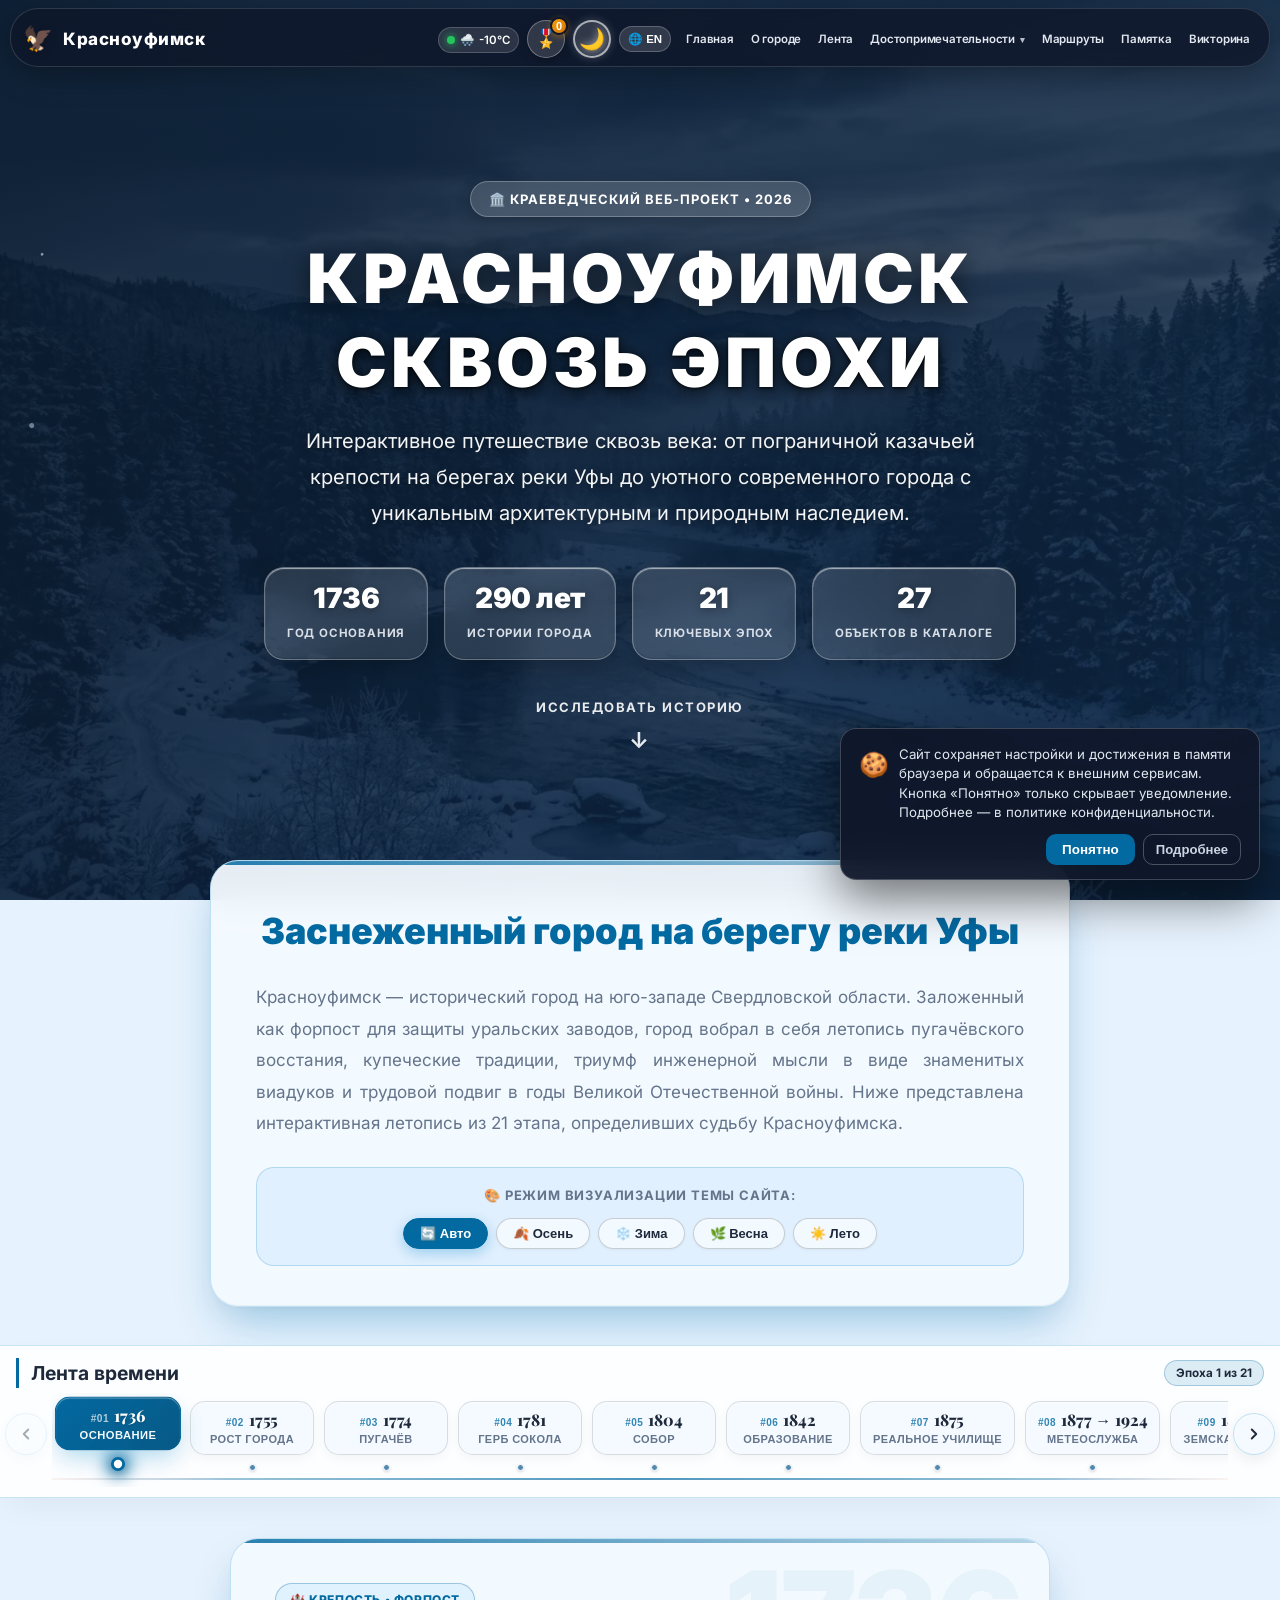
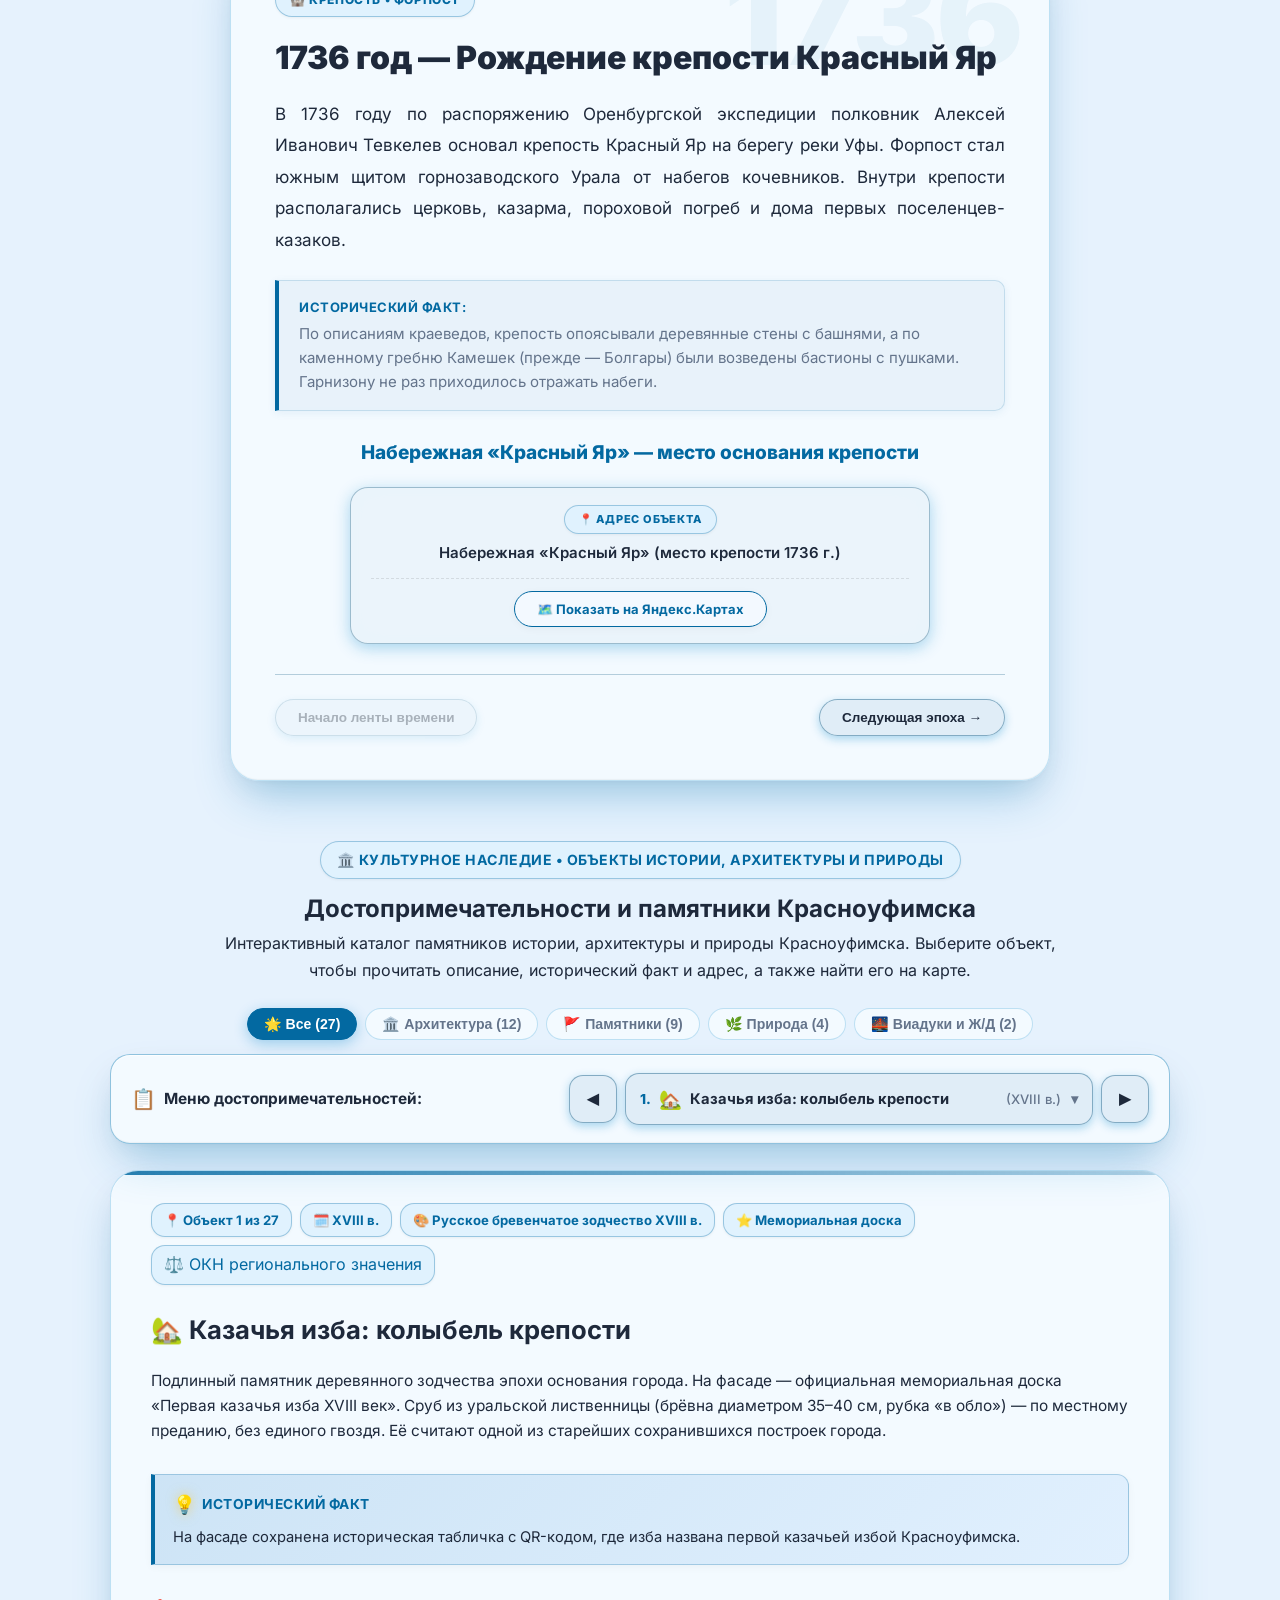
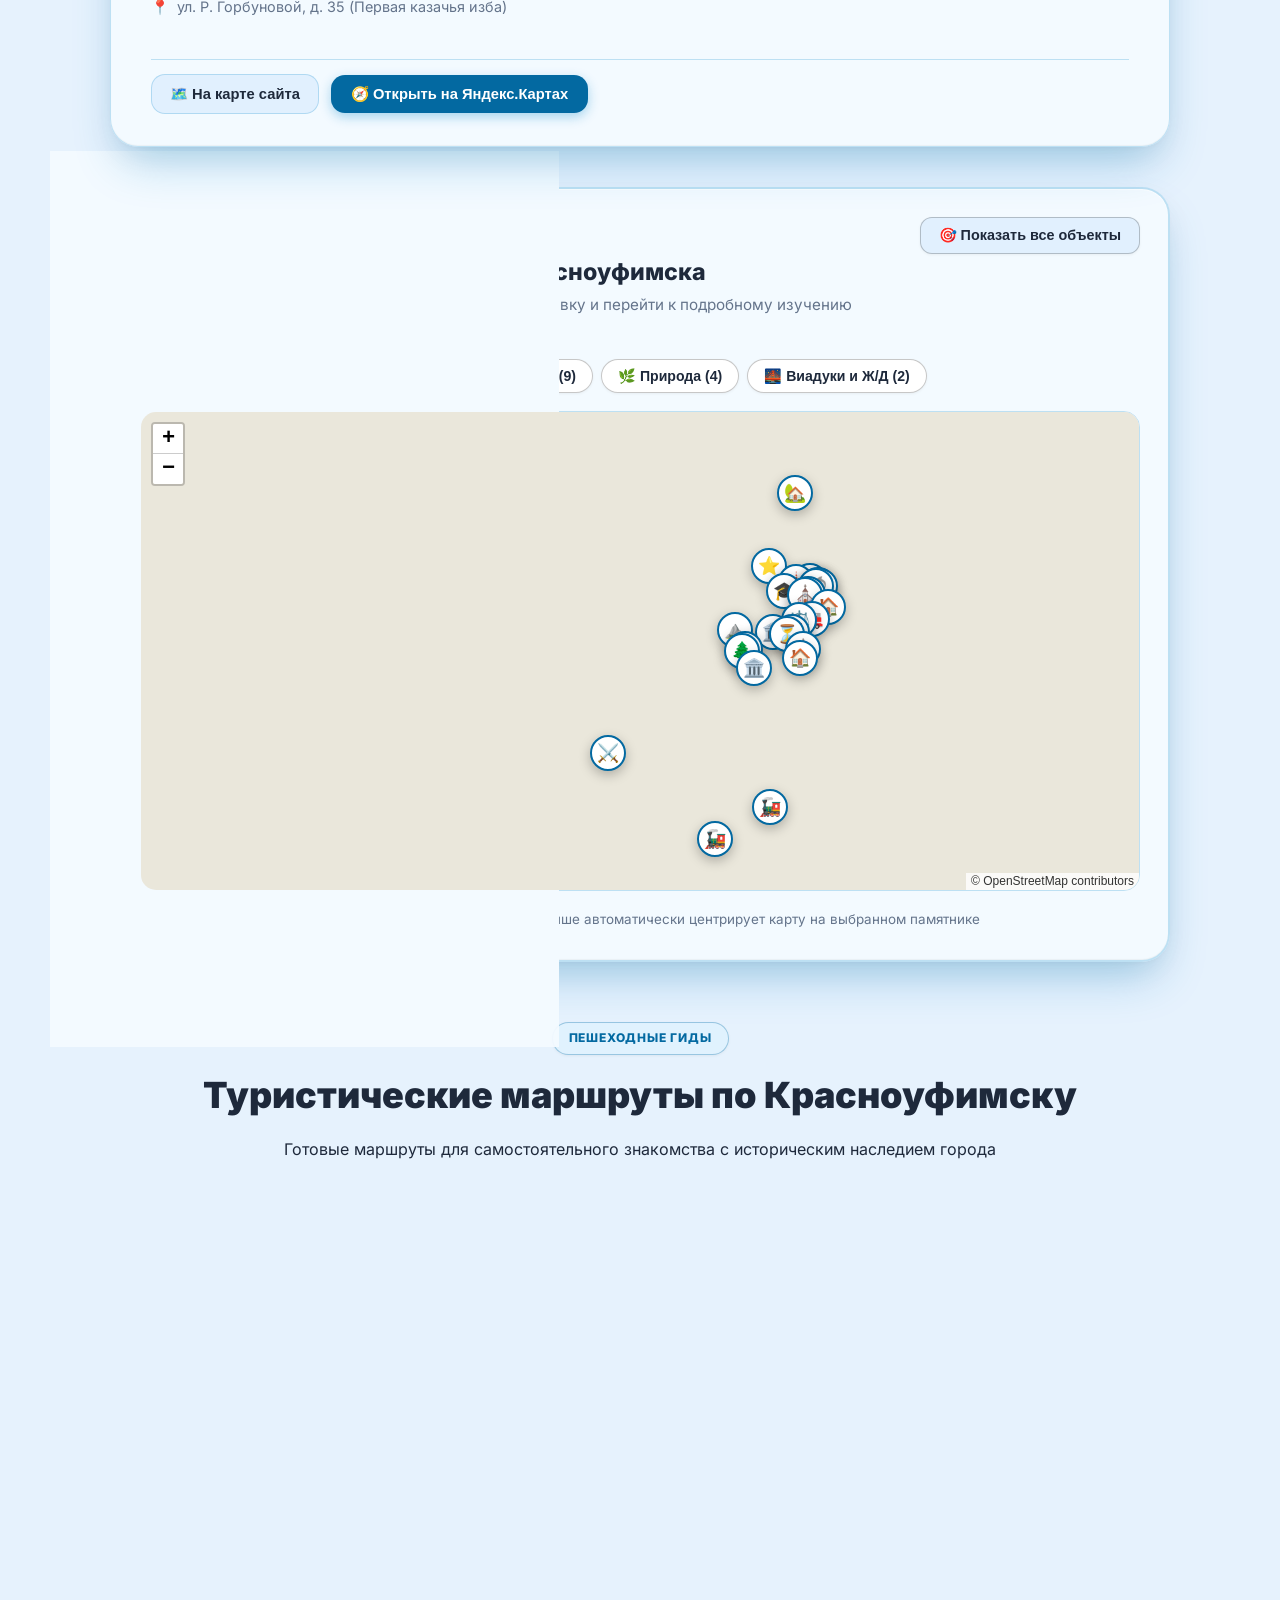
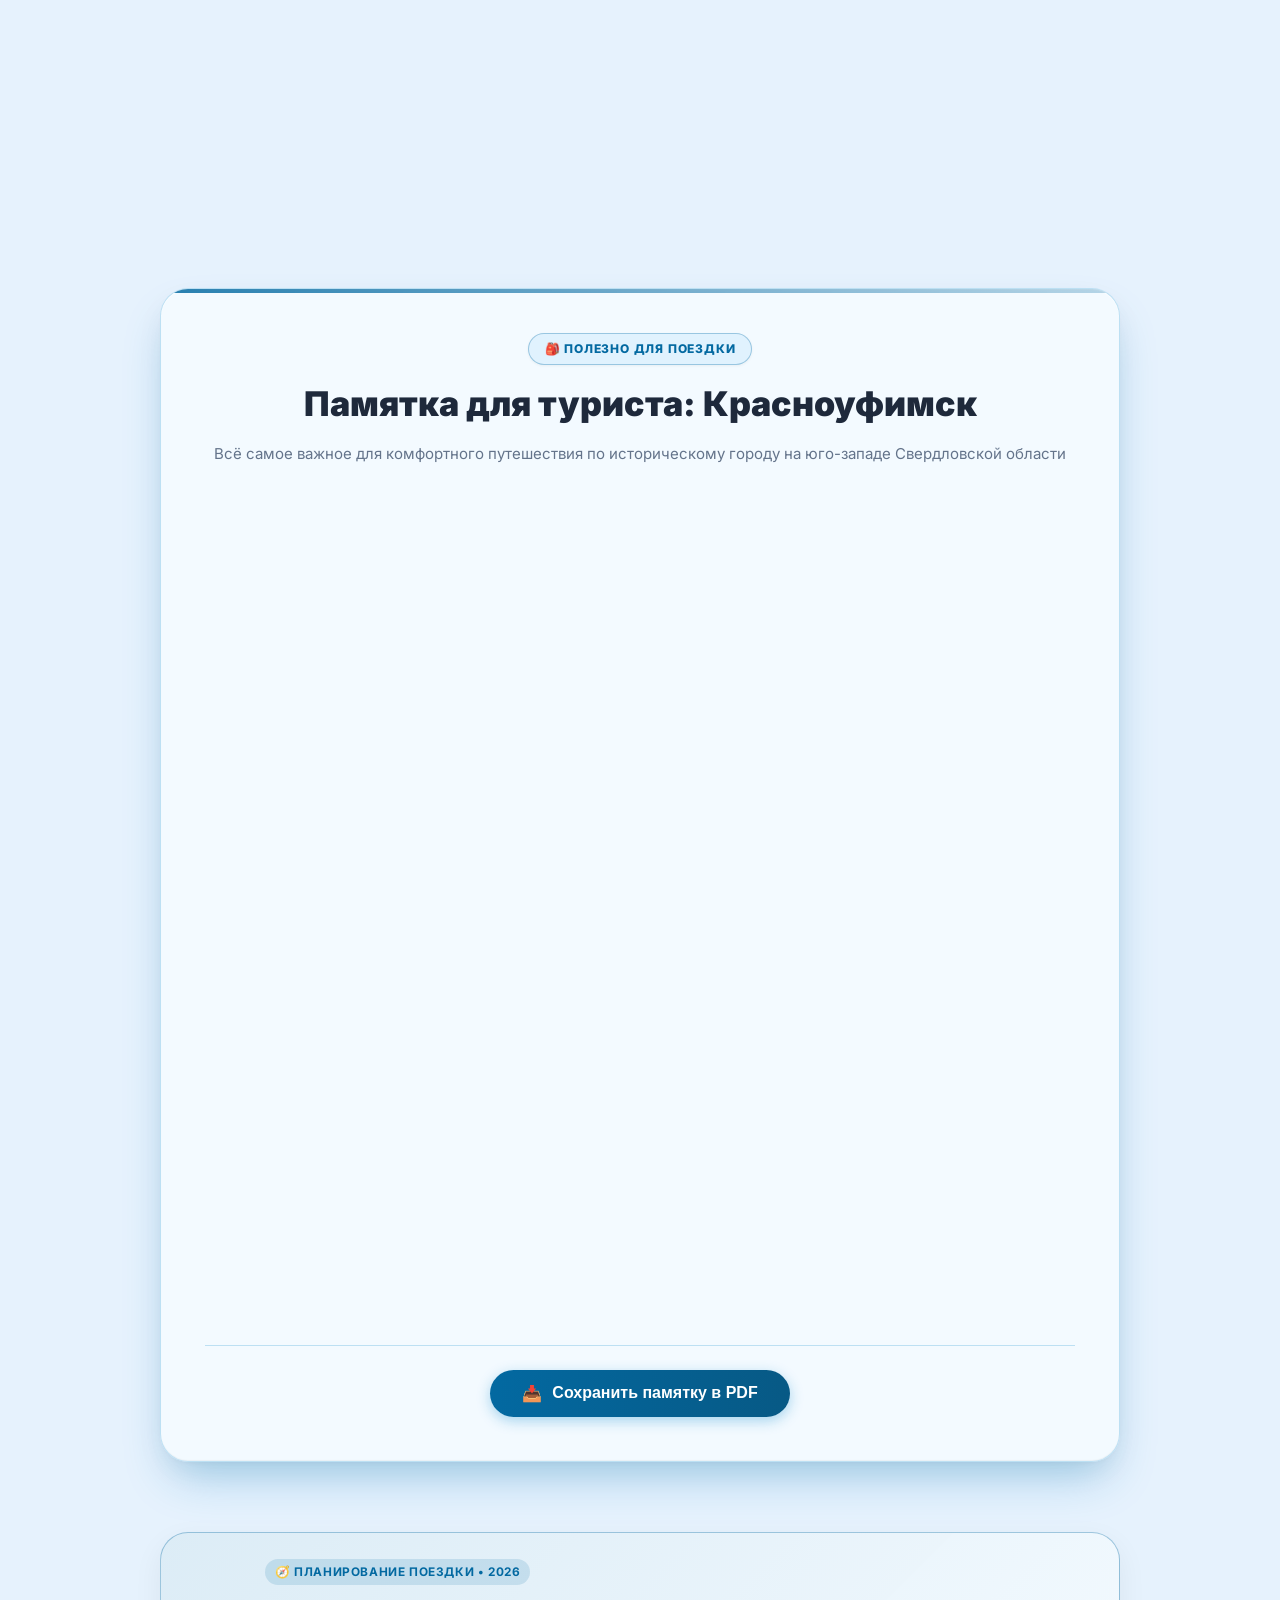
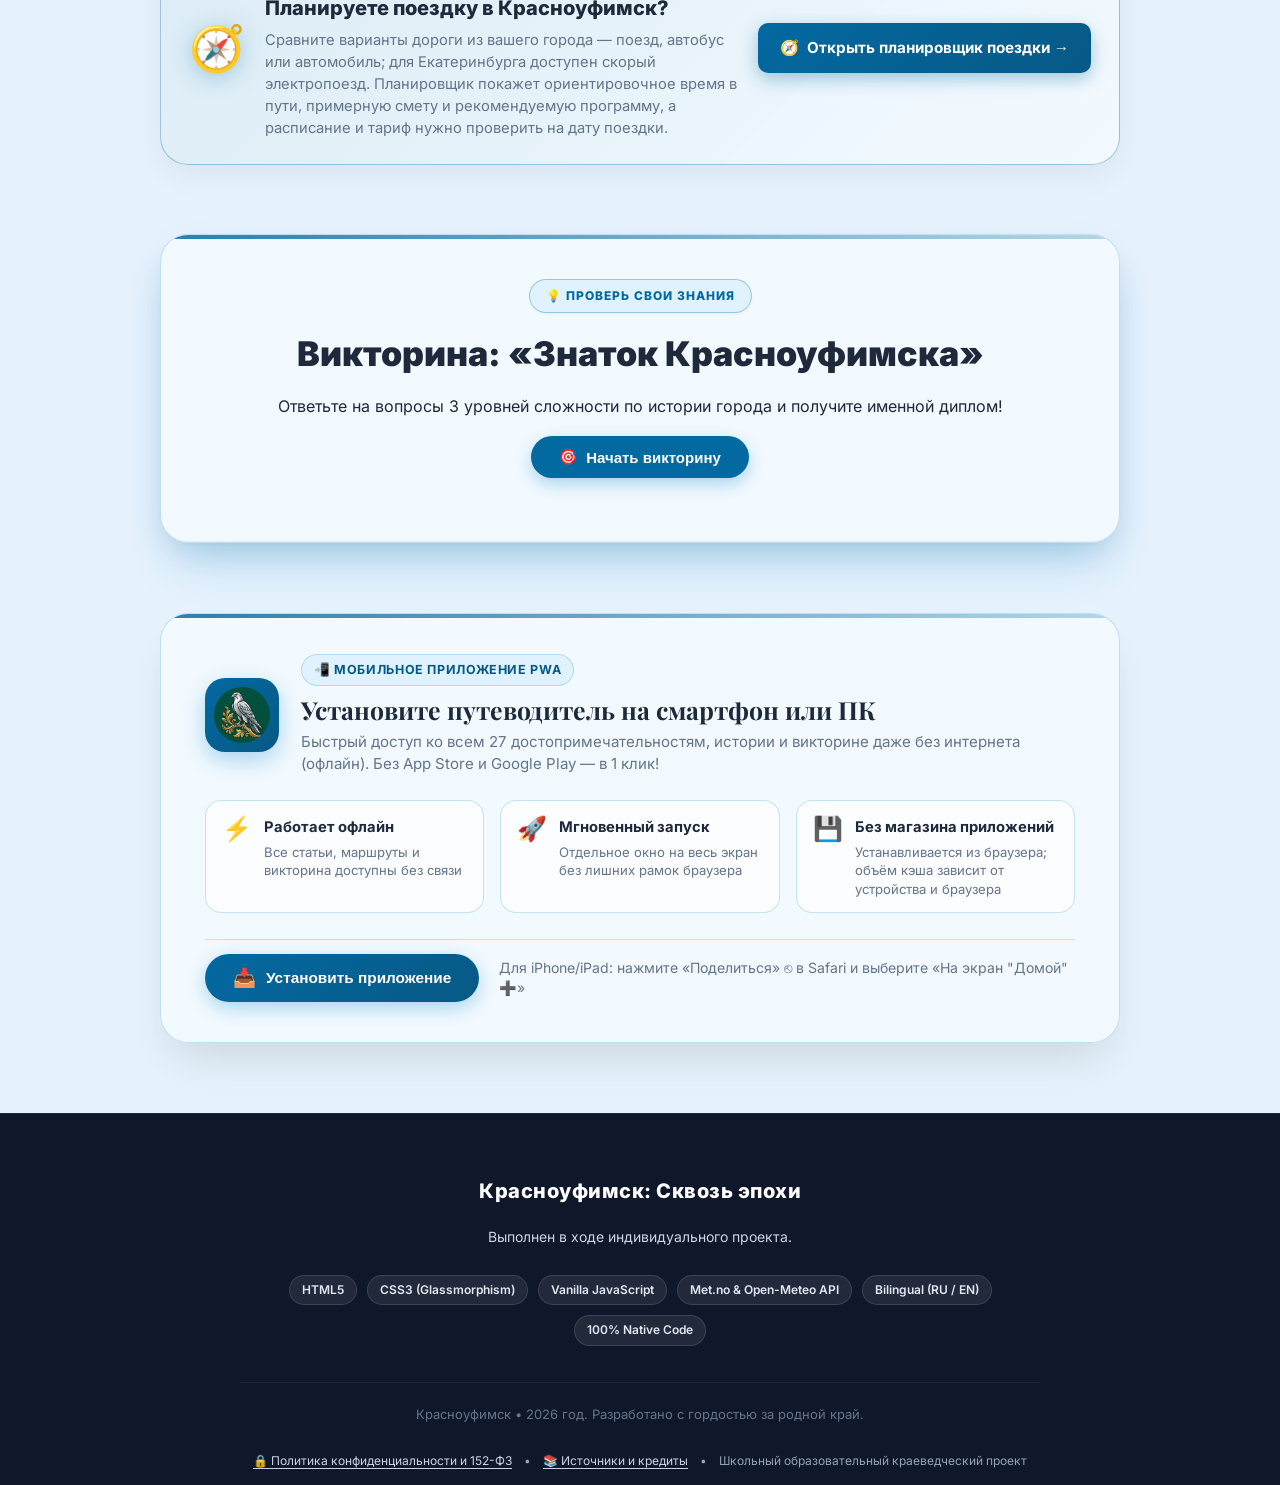
==== index.html @ b4e690c9 "Add files via upload" ====
<!DOCTYPE html>
<html lang="ru">

<head>
    <!-- 
      ==========================================================================
      ПРОЕКТ: «Красноуфимск: Сквозь эпохи»
      Выполнен в ходе индивидуального проекта, г. Красноуфимск
      ГОД: 2026
      ТЕХНОЛОГИИ: HTML5, CSS3 (Glassmorphism, Grid, Flexbox), нативный JavaScript
      ========================================================================== 
    -->
    <meta charset="UTF-8">
    <meta name="viewport" content="width=device-width, initial-scale=1.0, maximum-scale=5.0, viewport-fit=cover">
    <title>Красноуфимск: Сквозь эпохи — Интерактивный путеводитель</title>
    <meta name="description"
        content="Красноуфимск: Сквозь эпохи — интерактивный путеводитель по городу Урала: 21 эпоха от крепости 1736 г., маршруты, виадуки, карта и краеведческая игра.">
    <meta name="author" content="Выполнен в ходе индивидуального проекта, г. Красноуфимск (2026 год)">
    <meta name="robots" content="index, follow">
    <link rel="canonical" href="https://krasnoufimsk-history.site/" id="canonical-url">
    <meta name="referrer" content="strict-origin-when-cross-origin">
    <meta name="google-site-verification" content="google2c04b832bbc5b032">
    <meta name="yandex-verification" content="deb5e4ec4b8beeb4">
    <meta name="theme-color" content="#0f172a" id="theme-color-meta">
    <meta name="msapplication-TileColor" content="#0f172a">

    <!-- Open Graph (красивое превью-баннер в Telegram, ВКонтакте, WhatsApp) -->
    <meta property="og:type" content="website">
    <meta property="og:title" content="Красноуфимск: Сквозь эпохи — Интерактивный путеводитель">
    <meta property="og:description"
        content="Интерактивное краеведческое путешествие сквозь века: от казачьей крепости 1736 года до современности. 21 эпоха, готовые маршруты, вековые виадуки и викторина знатока.">
    <meta property="og:url" content="https://krasnoufimsk-history.site/">
    <meta property="og:image" content="https://krasnoufimsk-history.site/images/og_banner.jpg?v=2">
    <meta property="og:image:secure_url" content="https://krasnoufimsk-history.site/images/og_banner.jpg?v=2">
    <meta property="og:image:type" content="image/jpeg">
    <meta property="og:image:width" content="1200">
    <meta property="og:image:height" content="675">
    <meta property="og:image:alt" content="Красноуфимск: Сквозь эпохи — Интерактивный путеводитель">
    <meta property="og:site_name" content="Красноуфимск: Сквозь эпохи">
    <meta property="og:locale" content="ru_RU">
    <meta property="og:locale:alternate" content="en_US">

    <!-- Иконка сайта (Favicon) и PWA / Табло -->
    <link rel="shortcut icon" href="favicon.ico">
    <link rel="icon" type="image/x-icon" href="favicon.ico">
    <link rel="icon" type="image/png" sizes="192x192" href="images/favicon.png?v=7">
    <link rel="apple-touch-icon" sizes="180x180" href="images/apple-touch-icon.png?v=7">
    <link rel="manifest" href="manifest.json?v=7">
    <link rel="yandex-tableau-widget" href="manifest.json?v=7">

    <!-- Настройки для красивой установки PWA на iOS / Safari -->
    <meta name="apple-mobile-web-app-capable" content="yes">
    <meta name="apple-mobile-web-app-status-bar-style" content="black-translucent">
    <meta name="apple-mobile-web-app-title" content="Красноуфимск">

    <!-- Twitter Card (большой баннер для соцсетей и мессенджеров) -->
    <meta name="twitter:card" content="summary_large_image">
    <meta name="twitter:title" content="Красноуфимск: Сквозь эпохи — Интерактивный путеводитель">
    <meta name="twitter:description"
        content="Интерактивное краеведческое путешествие: 21 эпоха от казачьей крепости 1736 года до наших дней, маршруты, виадуки и викторина.">
    <meta name="twitter:image" content="https://krasnoufimsk-history.site/images/og_banner.jpg?v=2">

    <!-- Структурированные микроданные Schema.org (JSON-LD) для поисковых систем -->
    <script type="application/ld+json">
    {
      "@context": "https://schema.org",
      "@graph": [
        {
          "@type": "WebSite",
          "name": "Красноуфимск: Сквозь эпохи",
          "url": "https://krasnoufimsk-history.site/",
          "description": "Интерактивный краеведческий путеводитель и планировщик путешествия по городу Красноуфимску.",
          "inLanguage": ["ru", "en"]
        },
        {
          "@type": "TouristDestination",
          "name": "Город Красноуфимск",
          "description": "Исторический купеческий город на Среднем Урале с вековыми арочными виадуками 1915 года, историческим вокзалом (архитектурная мастерская А. В. Щусева) и набережной реки Уфы.",
          "url": "https://krasnoufimsk-history.site/",
          "image": "https://krasnoufimsk-history.site/images/og_banner.jpg?v=2",
          "address": {
            "@type": "PostalAddress",
            "addressLocality": "Красноуфимск",
            "addressRegion": "Свердловская область",
            "addressCountry": "RU"
          },
          "geo": {
            "@type": "GeoCoordinates",
            "latitude": 56.6167,
            "longitude": 57.7667
          }
        }
      ]
    }
    </script>

    <!-- Регистрация PWA Service Worker -->
    <script>
        if ('serviceWorker' in navigator) {
            window.addEventListener('load', function() {
                navigator.serviceWorker.register('./sw.js').then(function(reg) {
                    reg.update().catch(function() {});
                }).catch(function() {});
            });
        }
    </script>

    <!-- Локальные шрифты Inter и Playfair Display: работают без Google Fonts и после первого визита офлайн -->
    <script>
        // Preload шрифта нужен только HTTP/HTTPS: при file:// Chromium отклоняет CORS-preload,
        // хотя сам @font-face из локального CSS загружается нормально.
        if (window.location.protocol !== 'file:') {
            const kufFontPreload = document.createElement('link');
            kufFontPreload.rel = 'preload';
            kufFontPreload.href = 'assets/fonts/playfair-display-cyrillic-wght-normal.woff2';
            kufFontPreload.as = 'font';
            kufFontPreload.type = 'font/woff2';
            kufFontPreload.crossOrigin = 'anonymous';
            document.head.appendChild(kufFontPreload);
        }
    </script>
    <link rel="stylesheet" href="assets/fonts.css">

    <!-- Leaflet загружается локально и лениво при приближении карты к экрану (vendor/leaflet.*) -->



    
    <link rel="stylesheet" href="assets/index.css">
    <script>
        // Cross-document View Transitions требуют same-origin. Соседние страницы при file://
        // Chromium считает opaque origin и может прерывать переход с pageerror, поэтому
        // только для открытия распакованного архива отключаем эту анимацию навигации.
        if (window.location.protocol === 'file:') {
            const kufFileStyle = document.createElement('style');
            kufFileStyle.textContent = '@view-transition { navigation: none; }';
            document.head.appendChild(kufFileStyle);
        }
    </script>
    </head>

<body class="season-autumn">
    <a class="skip-link" href="#timeline" data-i18n="skipLink">Перейти к основному содержанию</a>
    <noscript><div style="margin:16px;padding:16px;border:2px solid #f59e0b;border-radius:12px;background:#fffbeb;color:#111827"><p>JavaScript отключён: викторина, карта и переключатель языка недоступны. Ниже — статичный список основных эпох и объектов; включите JavaScript для полной версии.</p><h2>21 эпоха истории Красноуфимска</h2><ol><li><strong>1736</strong> — 1736 год — Рождение крепости Красный Яр</li><li><strong>1755</strong> — 1755 год — Слобода и первые ремёсла</li><li><strong>1774</strong> — 1774 год — В огне Пугачёвского бунта</li><li><strong>1781</strong> — 1781 год — Статус уездного города и герб с соколом (1783)</li><li><strong>1804</strong> — 1804 год — Возведение Свято-Троицкого собора</li><li><strong>1842</strong> — 1842 год — Первое уездное училище</li><li><strong>1875</strong> — 1875 год — Реальное училище: колыбель науки</li><li><strong>1877 → 1924</strong> — 1877 → 1924 гг. — Становление службы погоды: станция ВМО 28434</li><li><strong>1880–1886</strong> — 1880–1886 годы — М. И. Мизеров и земская больница</li><li><strong>1890-е</strong> — 1890-е годы — Купеческий расцвет и каменная застройка</li><li><strong>1914</strong> — 1914 год — Церковь святого Александра Невского</li><li><strong>1915</strong> — 1915–1920 годы — Железная дорога и виадуки</li><li><strong>1918</strong> — 1918–1919 годы — Красноуфимск в Гражданской войне</li><li><strong>1930-е</strong> — 1930-е годы — Советская перестройка города</li><li><strong>1941–45</strong> — 1941–1945 годы — Фронт, тыл, победа!</li><li><strong>1960-е</strong> — 1960-е годы — Красноуфимская селекционная станция</li><li><strong>1970-е</strong> — 1970-е годы — Советский расцвет Красноуфимска</li><li><strong>1990-е</strong> — 1990-е годы — Новая Россия: трудный путь</li><li><strong>2000-е</strong> — 2000-е годы — Реставрация и туристическое развитие</li><li><strong>2016</strong> — 2016 год — 280-летие Красноуфимска</li><li><strong>2026</strong> — 2026 год — Красноуфимску 290 лет: сквозь эпохи</li></ol><h2>27 достопримечательностей и исторических мест</h2><ol><li><strong>Казачья изба: колыбель крепости</strong> (XVIII в.) — ул. Р. Горбуновой, д. 35 (Первая казачья изба)</li><li><strong>Вокзал Красноуфимска (мастерская А. В. Щусева)</strong> (1915 г.) — ул. Станционная, 11</li><li><strong>Краеведческий музей (ул. Советская, 42)</strong> (1912 г.) — ул. Советская, д. 42</li><li><strong>Бывшее реальное (промышленное) училище</strong> (1875 г.) — ул. Ленина, д. 79</li><li><strong>Доходный дом К.А. Шевелина</strong> (XIX в.) — ул. Рогозинниковых, 35</li><li><strong>Свято-Троицкий собор</strong> (1804 г.) — ул. Куйбышева, д. 5</li><li><strong>Церковь святого Александра Невского</strong> (1903–1914 гг.) — ул. Мизерова, д. 88</li><li><strong>Здание Земской управы (ул. Советская, 17)</strong> (1912 г.) — ул. Советская, д. 17</li><li><strong>Корпус винокуренного завода (казённый винный склад)</strong> (нач. XX в.) — ул. Мизерова, 66</li><li><strong>Музей «Красноуфимская земская больница»</strong> (1886 г.) — ул. Свободы, д. 16 (Музей земской больницы)</li><li><strong>Арт-объект «Перекрёсток времен»</strong> (XXI в.) — ул. Советская, д. 22 (сквер с городскими часами)</li><li><strong>Пожарная часть №73 (ул. Ленина, 100)</strong> (1949–1950-е гг.) — ул. Ленина, д. 100 (историческое пожарное депо)</li><li><strong>Дивья гора</strong> (Природа) — Дивья гора, западная часть города</li><li><strong>Центральная площадь города</strong> (XVIII–XX вв.) — Площадь Ленина / ул. Советская</li><li><strong>Памятный знак Салавату Юлаеву</strong> (2008 г.) — ул. Салавата Юлаева</li><li><strong>Аллея Памяти и Вечный огонь</strong> (2010 г.) — ул. Куйбышева, 3 (у площади Свято-Троицкого собора)</li><li><strong>Паровоз-памятник серии «Л» («Лебедянка»)</strong> (1951 / 1995 гг.) — ул. Угольная / ул. Сухобского (у локомотивного депо)</li><li><strong>Дом, где жила Е.Д. Стасова</strong> (1941–1945 гг.) — Пролетарская ул., 101</li><li><strong>Рябиновский железнодорожный виадук</strong> (1915–1919 гг.) — Красноуфимский район, пос. Рябиновка</li><li><strong>Набережная реки Уфы и Красный Яр</strong> (2020–2026 гг.) — Верхний уровень набережной у Красного Яра; нижний уровень — «Козий парк»</li><li><strong>Скала «Соколиный (Соколовский) камень»</strong> (~290 млн лет) — Правый берег р. Уфы, ниже д. Рябиновки, в окрестностях пос. Сарана</li><li><strong>Скульптура «Бравый казак»</strong> (XXI в.) — Набережная реки Уфы (Красный Яр)</li><li><strong>Парк «Целитель»</strong> (1884 г.) — Парк «Целитель», у ул. Свободы, 16</li><li><strong>Арт-объект «Акула Геликоприон»</strong> (2019 г.) — Набережная реки Уфы</li><li><strong>Штаб 28-й дивизии В.М. Азина</strong> (1919 г.) — ул. Свердлова, 9/50 (угол ул. Пролетарской, 50)</li><li><strong>Скульптура «Девочка с самолётиком»</strong> (2019 г.) — Верхний уровень набережной реки Уфы, Красный Яр</li><li><strong>Камешек: часовня Иосифа Песнописца и место дозорной башни</strong> (XVIII в.) — Пролетарская ул., 81а, Камешек</li></ol><p><a href="planner.html">Планировщик поездки</a></p></div></noscript>

    <!-- Премиальная фоновая аура глубины (Ambient Aurora Glow) -->
    <div class="ambient-glow-backdrop" aria-hidden="true">
        <div class="ambient-glow-orb orb-top"></div>
        <div class="ambient-glow-orb orb-mid"></div>
        <div class="ambient-glow-orb orb-bot"></div>
    </div>

    <!-- Индикатор прогресса чтения -->
    <div id="reading-progress"></div>

    <!-- ==========================================================================
       1. ШАПКА: ЛОГОТИП, ЖИВАЯ ПОГОДА, ПЕРЕКЛЮЧАТЕЛЬ RU/EN И МЕНЮ
       ========================================================================== -->
    <div class="header-wrapper">
        <header>
            <div class="header-left">
                <!-- Логотип города сокола -->
                <a href="#hero" class="logo-group" onclick="window.scrollTo({top: 0, behavior: getScrollBehavior()}); return false;">
                    <span class="logo-icon">🦅</span>
                    <div class="logo-text">
                        <span data-i18n="logoTitle">Красноуфимск</span>
                        <span class="logo-sub" data-i18n="logoSub">Сквозь эпохи</span>
                    </div>
                </a>
            </div>

            <div class="header-right">
                <!-- Виджет живой погоды Красноуфимска -->
                <div class="weather-pill-wrapper">
                    <button type="button" class="weather-pill" id="weather-pill" title="Прогноз погоды Красноуфимска на 7 дней" aria-label="Открыть прогноз погоды в Красноуфимске на 7 дней" onclick="openWeatherModal()">
                        <span class="weather-status-dot"></span>
                        <span id="weather-icon">🌤️</span>
                        <span id="weather-temp">--°C</span>
                        <span id="weather-city" class="weather-city-label" data-i18n="cityName">Красноуфимск</span>
                    </button>
                </div>

                <!-- Кнопка «Паспорт исследователя» -->
                <button type="button" class="achieve-btn" id="achieve-btn" title="Паспорт исследователя и достижения" aria-label="Паспорт исследователя" onclick="openPassportModal()">
                    <span class="achieve-icon">🎖️</span>
                    <span class="achieve-badge" id="achieve-count-badge">0</span>
                </button>

                <!-- Кнопка переключения языка (RU / EN) -->
                <button type="button" class="theme-switch-btn" id="theme-switch-btn" aria-label="Toggle Dark Mode">
                    <span id="theme-icon">🌙</span>
                </button>
                <button type="button" class="lang-switch-btn" id="lang-switch-btn" aria-label="Switch Language / Переключить язык" title="Switch Language / Переключить язык">
                    <span>🌐</span>
                    <span id="lang-label">EN</span>
                </button>

                <!-- Навигационные ссылки (десктоп) -->
                <nav class="nav-links">
                    <a href="#hero" class="nav-link" data-i18n="navHome"
                        onclick="window.scrollTo({top: 0, behavior: getScrollBehavior()}); return false;">Главная</a>
                    <a href="#intro" class="nav-link" data-i18n="navIntro"
                        onclick="scrollToSection('intro'); return false;">О городе</a>
                    <a href="#timeline" class="nav-link" data-i18n="navTimeline"
                        onclick="scrollToSection('timeline'); return false;">Лента времени</a>
                    <div class="nav-dropdown-item" id="nav-sights-dropdown-container">
                        <a href="#sights" class="nav-link nav-link-dropdown"
                            onclick="scrollToSection('sights'); return false;">
                            <span data-i18n="navSights">Достопримечательности</span>
                            <span class="nav-arrow">▾</span>
                        </a>
                        <div class="nav-dropdown-menu" id="nav-sights-menu">
                            <div class="nav-dropdown-title">
                                <span data-i18n="navSightsDropdownHeader">Объекты наследия:</span>
                                <span>🏛️</span>
                            </div>
                            <div class="nav-dropdown-list" id="nav-sights-dropdown-list">
                                <!-- Заполняется динамически через JS renderNavSightsDropdown() -->
                            </div>
                        </div>
                    </div>
                    <a href="#routes" class="nav-link" data-i18n="navRoutes"
                        onclick="scrollToSection('routes'); return false;">Маршруты</a>
                    <a href="#guide" class="nav-link" data-i18n="navGuide"
                        onclick="scrollToSection('guide'); return false;">Памятка</a>
                    <a href="#quiz" class="nav-link" data-i18n="navQuiz"
                        onclick="scrollToSection('quiz'); return false;">Викторина</a>
                </nav>

                <!-- Кнопка мобильного меню (Гамбургер для экранов смартфонов) -->
                <button type="button" class="mobile-menu-btn" id="mobile-menu-btn" aria-label="Меню навигации"
                    onclick="toggleMobileMenu()">
                    <span class="menu-icon-bars">
                        <span class="bar bar-1"></span>
                        <span class="bar bar-2"></span>
                        <span class="bar bar-3"></span>
                    </span>
                </button>
            </div>

            <!-- Выпадающая мобильная панель меню (Glassmorphism) -->
            <div class="mobile-nav-panel" id="mobile-nav-panel">
                <div class="mobile-nav-header">
                    <span class="mobile-nav-title" data-i18n="navMenuTitle">Разделы путеводителя</span>
                    <button type="button" class="mobile-close-btn" onclick="closeMobileMenu()" aria-label="Закрыть меню">✕</button>
                </div>
                <nav class="mobile-nav-list">
                    <a href="#hero" class="mobile-nav-link" onclick="handleMobileNavClick(event, 'hero')">
                        <span class="mobile-nav-icon">🏠</span>
                        <span data-i18n="navHome">Главная</span>
                    </a>
                    <a href="#intro" class="mobile-nav-link" onclick="handleMobileNavClick(event, 'intro')">
                        <span class="mobile-nav-icon">📖</span>
                        <span data-i18n="navIntro">О городе</span>
                    </a>
                    <a href="#timeline" class="mobile-nav-link" onclick="handleMobileNavClick(event, 'timeline')">
                        <span class="mobile-nav-icon">⏳</span>
                        <span data-i18n="navTimeline">Лента времени</span>
                    </a>
                    <a href="#sights" class="mobile-nav-link" onclick="handleMobileNavClick(event, 'sights')">
                        <span class="mobile-nav-icon">🏛️</span>
                        <span data-i18n="navSights">Достопримечательности</span>
                    </a>
                    <a href="#routes" class="mobile-nav-link" onclick="handleMobileNavClick(event, 'routes')">
                        <span class="mobile-nav-icon">🚶</span>
                        <span data-i18n="navRoutes">Маршруты</span>
                    </a>
                    <a href="planner.html" class="mobile-nav-link">
                        <span class="mobile-nav-icon">🧭</span>
                        <span data-i18n="navPlanner">Планировщик</span>
                    </a>
                    <a href="#guide" class="mobile-nav-link" onclick="handleMobileNavClick(event, 'guide')">
                        <span class="mobile-nav-icon">💡</span>
                        <span data-i18n="navGuide">Памятка</span>
                    </a>
                    <a href="#quiz" class="mobile-nav-link" onclick="handleMobileNavClick(event, 'quiz')">
                        <span class="mobile-nav-icon">🎯</span>
                        <span data-i18n="navQuiz">Викторина</span>
                    </a>
                    <a href="#passport-modal" class="mobile-nav-link" onclick="openPassportModal(); closeMobileMenu(); return false;">
                        <span class="mobile-nav-icon">🎖️</span>
                        <span data-i18n="passportNav">Паспорт исследователя</span>
                        <span class="mobile-achieve-badge" id="mobile-achieve-count-badge">0/12</span>
                    </a>
                </nav>
            </div>
        </header>
    </div>

    <!-- ==========================================================================
       2. ПЕРВЫЙ ЭКРАН (HERO): НАЗВАНИЕ, ЦИФРЫ И СЕЗОН
       ========================================================================== -->
    <section class="hero" id="hero">
        <!-- Холст для анимированных сезонных частиц -->
        <canvas id="particle-canvas"></canvas>

        <div class="hero-content">
            <div class="hero-badge" data-i18n="heroBadge">🏛️ Краеведческий веб-проект • 2026</div>
            <h1 id="hero-title">
                <span data-i18n="heroMain">КРАСНОУФИМСК</span>
                <span class="season-title" id="hero-season-title" data-i18n="heroSeason">СКВОЗЬ ЭПОХИ</span>
            </h1>
            <p data-i18n="heroDesc">
                Интерактивное путешествие сквозь века: от пограничной казачьей крепости на берегах реки Уфы
                до уютного современного города с уникальным архитектурным и природным наследием.
            </p>

            <div class="hero-stats">
                <div class="stat-item">
                    <span class="stat-number">1736</span>
                    <span class="stat-label" data-i18n="statFounded">Год основания</span>
                </div>
                <div class="stat-item">
                    <span class="stat-number" id="city-age-stat">290 лет</span>
                    <span class="stat-label" data-i18n="statYears">Истории города</span>
                </div>
                <div class="stat-item">
                    <span class="stat-number">21</span>
                    <span class="stat-label" data-i18n="statEpochs">Ключевых эпох</span>
                </div>
                <div class="stat-item">
                    <span class="stat-number">27</span>
                    <span class="stat-label" data-i18n="statMonuments">Объектов в каталоге</span>
                </div>
            </div>

            <a href="#intro" class="scroll-down-btn" onclick="scrollToSection('intro'); return false;">
                <span data-i18n="exploreHistory">Исследовать историю</span>
                <span class="scroll-arrow">↓</span>
            </a>
        </div>
    </section>

    <!-- ==========================================================================
       3. ВВЕДЕНИЕ И СЕЛЕКТОР СЕЗОНОВ (ДЛЯ ДЕМОНСТРАЦИИ НА ЗАЩИТЕ)
       ========================================================================== -->
    <section class="intro-section" id="intro">
        <div class="intro-card">
            <h2 id="intro-heading" data-i18n="introHeading">Город на живописных берегах реки Уфы</h2>
            <p data-i18n="introText">
                Красноуфимск — исторический город на юго-западе Свердловской области. Заложенный как форпост
                для защиты уральских заводов, город вобрал в себя летопись пугачёвского восстания, купеческие традиции,
                триумф инженерной мысли в виде знаменитых виадуков и трудовой подвиг в годы Великой Отечественной войны.
                Ниже представлена интерактивная летопись из 21 этапа, определивших судьбу Красноуфимска.
            </p>

            <!-- Демонстрационный переключатель сезонов -->
            <div class="season-switch-box">
                <span class="season-switch-label" data-i18n="seasonSwitchLabel">🎨 Режим визуализации темы сайта:</span>
                <div class="season-buttons">
                    <button type="button" class="season-btn active" data-season="auto" id="btn-season-auto" data-i18n="btnAuto">🔄 Авто</button>
                    <button type="button" class="season-btn" data-season="autumn" data-i18n="btnAutumn">🍂 Осень</button>
                    <button type="button" class="season-btn" data-season="winter" data-i18n="btnWinter">❄️ Зима</button>
                    <button type="button" class="season-btn" data-season="spring" data-i18n="btnSpring">🌿 Весна</button>
                    <button type="button" class="season-btn" data-season="summer" data-i18n="btnSummer">☀️ Лето</button>
                </div>
            </div>
        </div>
    </section>

    <!-- ==========================================================================
       4. ЛЕНТА ВРЕМЕНИ: 11 КЛЮЧЕВЫХ ЭПОХ
       ========================================================================== -->
    <div id="timeline-top-marker"
        style="position: relative; height: 1px; margin-top: -1px; visibility: hidden; pointer-events: none;"></div>
    <nav class="timeline-section" id="timeline" aria-label="Лента времени">
        <div class="timeline-heading">
            <div class="timeline-heading-copy">
                <span class="timeline-heading-kicker" data-i18n="timelineKicker">ИСТОРИЯ ГОРОДА</span>
                <h2 data-i18n="timelineHeading">Лента времени</h2>
                <p data-i18n="timelineHint">Выберите дату или листайте ленту, чтобы узнать историю города</p>
            </div>
            <span class="timeline-progress" id="timeline-progress" aria-live="polite"></span>
        </div>
        <div class="timeline-wrapper">
            <button type="button" class="timeline-arrow prev" id="timeline-prev-btn" onclick="scrollTimelineTrack(-1)" aria-label="Прокрутить ленту влево" title="Прокрутить ленту влево">
                <svg width="18" height="18" viewBox="0 0 24 24" fill="none" stroke="currentColor" stroke-width="2.5" stroke-linecap="round" stroke-linejoin="round"><path d="m15 18-6-6 6-6"/></svg>
            </button>
            <div class="timeline-scroll-container" id="timeline-scroll-container">
                <!-- Кнопки генерируются JS функцией buildTimelineNav() -->
            </div>
            <button type="button" class="timeline-arrow next" id="timeline-next-btn" onclick="scrollTimelineTrack(1)" aria-label="Прокрутить ленту вправо" title="Прокрутить ленту вправо">
                <svg width="18" height="18" viewBox="0 0 24 24" fill="none" stroke="currentColor" stroke-width="2.5" stroke-linecap="round" stroke-linejoin="round"><path d="m9 18 6-6-6-6"/></svg>
            </button>
        </div>
    </nav>

    <!-- КАРТОЧКИ ЭПОХ (КОНТЕНТ ЗАПОЛНЯЕТСЯ С ПОДДЕРЖКОЙ RU/EN) -->
    <main class="events-container" id="events-container">
        <!-- Карточки генерируются и управляются через JS renderCards() -->
    </main>

    <!-- ==========================================================================
       5. ГОТОВЫЕ ТУРИСТИЧЕСКИЕ МАРШРУТЫ
       ========================================================================== -->

    <!-- ==========================================================================
       4. ИНТЕРАКТИВНЫЙ КАТАЛОГ 27 ОБЪЕКТОВ НАСЛЕДИЯ
       ========================================================================== -->
    <section class="sights-section" id="sights">
        <div class="sights-header">
            <span class="sights-badge" data-i18n="sightsBadge">🏛️ Культурное наследие • Объекты истории,
                архитектуры и природы</span>
            <h2 data-i18n="sightsHeading">Достопримечательности и памятники Красноуфимска</h2>
            <p data-i18n="sightsSub">Интерактивный каталог памятников истории, архитектуры и природы Красноуфимска.
                Выберите объект, чтобы прочитать описание, исторический факт и адрес, а также найти его на карте.</p>
        </div>

        <!-- Быстрые фильтры категорий для витрины -->
        <div class="sights-cat-filter-tabs" id="sights-cat-filter-tabs">
            <button type="button" class="sights-cat-tab active" data-cat="all" onclick="filterSightsCategory('all')">
                <span data-i18n="mapFilterAll">🌟 Все (27)</span>
            </button>
            <button type="button" class="sights-cat-tab" data-cat="architecture" onclick="filterSightsCategory('architecture')">
                <span data-i18n="mapFilterArch">🏛️ Архитектура (12)</span>
            </button>
            <button type="button" class="sights-cat-tab" data-cat="monuments" onclick="filterSightsCategory('monuments')">
                <span data-i18n="mapFilterMonuments">🚩 Памятники (9)</span>
            </button>
            <button type="button" class="sights-cat-tab" data-cat="nature" onclick="filterSightsCategory('nature')">
                <span data-i18n="mapFilterNature">🌿 Природа (4)</span>
            </button>
            <button type="button" class="sights-cat-tab" data-cat="engineering" onclick="filterSightsCategory('engineering')">
                <span data-i18n="mapFilterEng">🌉 Виадуки и Ж/Д (2)</span>
            </button>
        </div>

        <!-- Меню выбора достопримечательностей с кнопками навигации -->
        <div class="sights-menu-selector-bar">
            <div class="sights-menu-left">
                <label class="sights-menu-label" for="sights-custom-trigger" id="sights-menu-label">
                    <span class="sights-menu-icon">📋</span>
                    <span data-i18n="sightsMenuLabel">Меню достопримечательностей:</span>
                </label>
            </div>
            <div class="sights-menu-controls">
                <button type="button" class="sights-nav-btn" onclick="stepSight(-1)" title="Предыдущий объект"
                    aria-label="Предыдущий объект">◀</button>
                <div class="sights-select-box" id="sights-custom-wrap">
                    <button type="button" class="sights-custom-trigger" id="sights-custom-trigger" onclick="toggleSightsCustomMenu(event)" aria-haspopup="listbox" aria-expanded="false" aria-controls="sights-custom-menu" title="Открыть список достопримечательностей">
                        <span class="sights-trigger-inner" id="sights-trigger-content">
                            <span class="sights-trigger-num" id="sights-trigger-num">1.</span>
                            <span class="sights-trigger-icon" id="sights-trigger-icon">🏡</span>
                            <span class="sights-trigger-title" id="sights-trigger-title">Казачья изба: колыбель крепости</span>
                            <span class="sights-trigger-year" id="sights-trigger-year">(XVIII в.)</span>
                        </span>
                        <span class="sights-trigger-arrow" id="sights-trigger-arrow">▾</span>
                    </button>
                    <div class="sights-custom-menu" id="sights-custom-menu" role="listbox" aria-labelledby="sights-menu-label">
                        <div class="sights-menu-search-box">
                            <span class="sights-search-icon">🔍</span>
                            <label class="sr-only" for="sights-search-input">Поиск достопримечательности</label>
                            <input type="text" id="sights-search-input" class="sights-search-input" placeholder="Поиск объекта..." oninput="onSightsSearchInput(this.value)" autocomplete="off">
                            <button type="button" class="sights-search-clear-btn" id="sights-search-clear-btn" onclick="clearSightsSearch()" title="Очистить" style="display:none;">✕</button>
                        </div>
                        <div class="sights-custom-options-list" id="sights-custom-options-list">
                            <!-- Заполняется динамически -->
                        </div>
                    </div>
                    <select id="sights-select-dropdown" class="sights-dropdown-select" style="display:none;"
                        onchange="selectSight(this.value, false)" aria-label="Меню достопримечательностей">
                        <!-- Заполняется динамически через JS -->
                    </select>
                </div>
                <button type="button" class="sights-nav-btn" onclick="stepSight(1)" title="Следующий объект"
                    aria-label="Следующий объект">▶</button>
            </div>
        </div>

        <!-- Главная витрина выбранного объекта -->
        <div class="sight-showcase-card" id="sight-showcase">
            <!-- Заполняется динамически через JS selectSight(id) -->
        </div>

        <!-- ==========================================================================
           ИНТЕРАКТИВНАЯ КАРТА ДОСТОПРИМЕЧАТЕЛЬНОСТЕЙ КРАСНОУФИМСКА
           ========================================================================== -->
        <div class="sights-map-card" id="sights-map-card">
            <div class="sights-map-header">
                <div class="sights-map-title-wrap">
                    <span class="sights-map-badge" data-i18n="sightsMapBadge">📍 Интерактивная карта</span>
                    <h3 class="sights-map-title" data-i18n="sightsMapTitle">27 объектов каталога на карте Красноуфимска</h3>
                    <p class="sights-map-desc" data-i18n="sightsMapDesc">Нажмите на любую метку, чтобы открыть краткую справку и перейти к подробному изучению объекта в каталоге.</p>
                </div>
                <div class="sights-map-controls">
                    <button type="button" class="sights-map-btn-reset" onclick="resetSightsMapView()" title="Сбросить масштаб и показать весь город" data-i18n="sightsMapReset">
                        🎯 Показать все объекты
                    </button>
                </div>
            </div>

            <!-- Фильтры категорий на карте -->
            <div class="sights-map-filter-bar" id="sights-map-filter-bar">
                <button type="button" class="map-filter-btn active" data-cat="all" onclick="filterSightsMap('all')" data-i18n="mapFilterAll">
                    🌟 Все (27)
                </button>
                <button type="button" class="map-filter-btn" data-cat="architecture" onclick="filterSightsMap('architecture')" data-i18n="mapFilterArch">
                    🏛️ Архитектура (12)
                </button>
                <button type="button" class="map-filter-btn" data-cat="monuments" onclick="filterSightsMap('monuments')" data-i18n="mapFilterMonuments">
                    🚩 Памятники (9)
                </button>
                <button type="button" class="map-filter-btn" data-cat="nature" onclick="filterSightsMap('nature')" data-i18n="mapFilterNature">
                    🌿 Природа (4)
                </button>
                <button type="button" class="map-filter-btn" data-cat="engineering" onclick="filterSightsMap('engineering')" data-i18n="mapFilterEng">
                    🌉 Виадуки и Ж/Д (2)
                </button>
            </div>

            <!-- Контейнер карты Leaflet -->
            <div class="sights-leaflet-frame">
                <div id="sights-leaflet-map" role="application" aria-label="Интерактивная карта достопримечательностей Красноуфимска"></div>
            <p class="sights-map-alt" data-i18n="mapAltText">Текстовая альтернатива карте: тот же каталог из 27 объектов находится выше — выбирайте объект кнопками, поиском или списком. Маркеры карты доступны с клавиатуры клавишей Tab.</p>
            </div>
            
            <div class="sights-map-footer">
                <span class="sights-map-hint" data-i18n="sightsMapHint">💡 Нажатие на карточку в каталоге выше автоматически центрирует карту на выбранном памятнике</span>
            </div>
        </div>

    </section>

    <section class="routes-section" id="routes">
        <div class="routes-header">
            <span class="routes-badge" data-i18n="routesBadge">Пешеходные гиды</span>
            <h2 data-i18n="routesHeading">Туристические маршруты по Красноуфимску</h2>
            <p data-i18n="routesSub">Готовые маршруты для самостоятельного знакомства с историческим наследием города
            </p>
        </div>

        <div class="routes-grid">
            <!-- Маршрут 1 -->
            <div class="route-card reveal-on-scroll reveal-delay-1">
                <div>
                    <span class="route-icon-box">🏛️</span>
                    <h3 data-i18n="r1Title">«Историческое ядро»</h3>
                    <p data-i18n="r1Desc">Знакомство со старинными каменными особняками уездного купечества и духовными
                        центрами города.</p>
                    <ul class="route-meta-list">
                        <li>⏱️ <span data-i18n="rTime">Время:</span> <strong data-i18n="r1TimeVal">~45 минут</strong>
                        </li>
                        <li>📏 <span data-i18n="rDist">Дистанция:</span> <strong data-i18n="r1DistVal">1,8 км (~2 500
                                шагов)</strong></li>
                        <li>📍 <span data-i18n="rPoints">Точки:</span> <span data-i18n="r1PointsVal">Музей → Земская
                                управа → Свято-Троицкий собор</span></li>
                    </ul>
                </div>
                <div class="route-btn-group">
                    <a href="https://yandex.ru/maps/?rtext=56.614400,57.764590~56.618921,57.772353~56.621297,57.773395&amp;rtt=pd"
                        target="_blank" rel="noopener noreferrer" class="btn-view-route">
                        <span>🗺️</span> <span data-i18n="btnRouteOpenMap">Открыть маршрут на Яндекс.Картах</span>
                    </a>
                    <button type="button" class="btn-route-timeline" onclick="jumpToTimelineEvent(0, 'event1')">
                        📜 <span data-i18n="btnRouteTimeline">Смотреть объекты в ленте времени</span>
                    </button>
                </div>
            </div>

            <!-- Маршрут 2 -->
            <div class="route-card reveal-on-scroll reveal-delay-2">
                <div>
                    <span class="route-icon-box">🌊</span>
                    <h3 data-i18n="r2Title">«Панорама Уфы и Красный Яр»</h3>
                    <p data-i18n="r2Desc">Прогулка по видовым холмам крепости с выходом к набережной реки Уфы и
                        территории «Красный Яр»; доступность нижнего уровня уточняйте перед прогулкой.</p>
                    <ul class="route-meta-list">
                        <li>⏱️ <span data-i18n="rTime">Время:</span> <strong data-i18n="r2TimeVal">~1 час 15
                                минут</strong></li>
                        <li>📏 <span data-i18n="rDist">Дистанция:</span> <strong data-i18n="r2DistVal">2,6 км (~3 600
                                шагов)</strong></li>
                        <li>📍 <span data-i18n="rPoints">Точки:</span> <span data-i18n="r2PointsVal">Красный Яр →
                                Дивья гора → Амфитеатр</span></li>
                    </ul>
                </div>
                <div class="route-btn-group">
                    <a href="https://yandex.ru/maps/20691/krasnoufimsk/?ll=57.771951%2C56.620456&amp;mode=routes&amp;rtext=56.622029%2C57.774431~56.618024%2C57.761235~56.621619%2C57.776805&amp;rtt=pd&amp;ruri=~~&amp;z=16"
                        target="_blank" rel="noopener noreferrer" class="btn-view-route">
                        <span>🗺️</span> <span data-i18n="btnRouteOpenMap">Открыть маршрут на Яндекс.Картах</span>
                    </a>
                    <button type="button" class="btn-route-timeline" onclick="jumpToTimelineEvent(2, 'event3')">
                        📜 <span data-i18n="btnRouteTimeline">Смотреть объекты в ленте времени</span>
                    </button>
                </div>
            </div>

            <!-- Маршрут 3 -->
            <div class="route-card reveal-on-scroll reveal-delay-3">
                <div>
                    <span class="route-icon-box">🚂</span>
                    <h3 data-i18n="r3Title">«Виадуки начала XX века»</h3>
                    <p data-i18n="r3Desc">Автомобильно-велосипедный маршрут к арочным бетонным виадукам начала
                        XX века.</p>
                    <ul class="route-meta-list">
                        <li>⏱️ <span data-i18n="rTime">Время:</span> <strong data-i18n="r3TimeVal">~2,5 часа</strong>
                        </li>
                        <li>📏 <span data-i18n="rDist">Дистанция:</span> <strong data-i18n="r3DistVal">32 км (авто /
                                вело)</strong></li>
                        <li>📍 <span data-i18n="rPoints">Точки:</span> <span data-i18n="r3PointsVal">Рябиновский виадук
                                → виадук Саранинский Лог</span></li>
                    </ul>
                </div>
                <div class="route-btn-group">
                    <a href="https://yandex.ru/maps/?rtext=56.552628,57.712260~56.541922,57.489100&amp;rtt=auto"
                        target="_blank" rel="noopener noreferrer" class="btn-view-route">
                        <span>🗺️</span> <span data-i18n="btnRouteOpenMap">Открыть маршрут на Яндекс.Картах</span>
                    </a>
                    <button type="button" class="btn-route-timeline" onclick="jumpToTimelineEvent(11, 'event12')">
                        📜 <span data-i18n="btnRouteTimeline">Смотреть объекты в ленте времени</span>
                    </button>
                </div>
            </div>
        </div>
    </section>

    <!-- ==========================================================================
       6. ПАМЯТКА ДЛЯ ТУРИСТА
       ========================================================================== -->
    <section class="tourist-guide-section" id="guide">
        <div class="tourist-guide-card">
            <div class="guide-header">
                <span class="guide-badge" data-i18n="guideBadge">🎒 Полезно для поездки</span>
                <h2 data-i18n="guideTitle">Памятка для туриста: Красноуфимск</h2>
                <p data-i18n="guideSubtitle">Всё самое важное — история, достопримечательности, маршруты и практическая
                    информация</p>
            </div>

            <div class="guide-grid screen-only">
                <!-- 1. КАК ДОБРАТЬСЯ -->
                <div class="guide-item reveal-on-scroll reveal-delay-1">
                    <span class="guide-item-icon">🚆</span>
                    <h3 data-i18n="g1Title">Как добраться</h3>
                    <p data-i18n="g1Desc">Скорые электропоезда Екатеринбург — Красноуфимск (около 3 ч 25 мин; расписание и тип
                        поезда проверяйте на дату) и поезда дальнего следования. На автомобиле из Екатеринбурга —
                        по Р-242 до Ачита и далее по региональной дороге; с запада к Ачиту можно подъехать по М-12 «Восток».</p>
                    <button type="button" class="guide-item-action-btn" data-i18n="g1Btn"
                        onclick="event.stopPropagation(); openMapLocation('56.598259', '57.757853', 'Здание железнодорожного вокзала (мастерская А. В. Щусева) Красноуфимск', 'Krasnoufimsk Railway Station', 'https://yandex.ru/maps/org/zdaniye_zheleznodorozhnogo_vokzala_po_planu_arkhitektora_shchuseva_a_v/166739323389/');">🚆
                        Маршрут к ж/д вокзалу →</button>
                </div>

                <!-- 2. ЧТО ПОСМОТРЕТЬ -->
                <div class="guide-item reveal-on-scroll reveal-delay-2">
                    <span class="guide-item-icon">🏛️</span>
                    <h3 data-i18n="g2Title">Что посмотреть</h3>
                    <p data-i18n="g2Desc">Краеведческий музей с макетом крепости 1736 года, панорама с Дивьей горы
                        на реку Уфу, набережная и территория проекта «Красный Яр» (нижний уровень благоустраивается), исторический вокзал (архитектурная мастерская А. В. Щусева) и
                        вековые виадуки.</p>
                    <button type="button" class="guide-item-action-btn" data-i18n="g2Btn"
                        onclick="event.stopPropagation(); scrollToSection('sights', 85);">📜 Смотреть объекты в ленте
                        →</button>
                </div>

                <!-- 3. ГДЕ ОТДОХНУТЬ И ПОЕСТЬ -->
                <div class="guide-item reveal-on-scroll reveal-delay-3">
                    <span class="guide-item-icon">☕</span>
                    <h3 data-i18n="g3Title">Где отдохнуть и поесть</h3>
                    <p data-i18n="g3Desc">Уютные городские кафе и кофейни на исторической улице Советской и смотровые
                        площадки у реки Уфы. Попробуйте знаменитую уральскую выпечку, шаньги и травяной чай.</p>
                    <button type="button" class="guide-item-action-btn" data-i18n="g3Btn"
                        onclick="event.stopPropagation(); window.open('https://yandex.ru/maps/20691/krasnoufimsk/category/cafe/184106390/', '_blank', 'noopener,noreferrer')">🍽️
                        Найти кафе на Яндекс.Картах →</button>
                </div>

                <!-- 4. СОВЕТЫ ДЛЯ ПРОГУЛКИ -->
                <div class="guide-item reveal-on-scroll reveal-delay-1">
                    <span class="guide-item-icon">👟</span>
                    <h3 data-i18n="g4Title">Советы для прогулки</h3>
                    <p data-i18n="g4Desc">Красноуфимск расположен на живописных холмах — выбирайте удобную обувь для
                        прогулок. Исторический центр города компактен: ключевые особняки легко обойти пешком за 1,5–2
                        часа.</p>
                    <button type="button" class="guide-item-action-btn" data-i18n="g4Btn"
                        onclick="event.stopPropagation(); scrollToSection('routes', 85);">🚶 Выбрать пеший маршрут
                        →</button>
                </div>

                <!-- 5. ЛУЧШИЕ ФОТОЛОКАЦИИ -->
                <div class="guide-item reveal-on-scroll reveal-delay-2">
                    <span class="guide-item-icon">📷</span>
                    <h3 data-i18n="g5Title">Лучшие фотолокации</h3>
                    <p data-i18n="g5Desc">1) Панорама с Дивьей горы на излучину реки Уфы; 2) Белоснежный амфитеатр
                        набережной; 3) Арочный Рябиновский виадук; 4) Резные карнизы купеческих кирпичных особняков XIX
                        века.</p>
                    <button type="button" class="guide-item-action-btn" data-i18n="g5Btn"
                        onclick="event.stopPropagation(); openMapLocation('56.618020', '57.761129', 'Гора Дивья Красноуфимск', 'Divya Mountain Krasnoufimsk', 'https://yandex.ru/maps/org/gora_divya/224956940977/');">📷
                        Открыть Дивью гору на карте →</button>
                </div>

                <!-- 6. СУВЕНИРЫ И ГОСТИНЦЫ -->
                <div class="guide-item reveal-on-scroll reveal-delay-3">
                    <span class="guide-item-icon">🎁</span>
                    <h3 data-i18n="g6Title">Сувениры и гостинцы</h3>
                    <p data-i18n="g6Desc">Сувениры с серебряным соколом и древней спиралью геликоприона в краеведческом
                        музее, знаменитая свежая красноуфимская выпечка, таёжный мёд и ферментированный иван-чай.</p>
                    <button type="button" class="guide-item-action-btn" data-i18n="g6Btn"
                        onclick="event.stopPropagation(); openMapLocation('56.614429', '57.764571', 'Красноуфимский краеведческий музей', 'Krasnoufimsk Museum', 'https://yandex.ru/maps/org/krasnoufimskiy_krayevedcheskiy_muzey/1023339938/');">🏛️
                        Сувенирная лавка в музее →</button>
                </div>
            </div>

            <!-- БЛОК ТОЛЬКО ДЛЯ ПЕЧАТИ (ПО ЗАПРОСУ) -->
            <div class="guide-grid print-only" style="display: none;">
                <!-- 1. ИСТОРИЯ В ДАТАХ (про года вкратце) -->
                <div class="guide-item guide-item--history">
                    <span class="guide-item-icon">📜</span>
                    <h3 data-i18n="g2TitlePrint">История в датах</h3>
                    <ul class="guide-history-list">
                        <li data-i18n="printHist1"><strong>1736</strong> — Основание крепости Красный Яр полковником А. И. Тевкелевым</li>
                        <li data-i18n="printHist2"><strong>1781 / 1783</strong> — Статус уездного города (1781 г.), высочайшее утверждение герба с соколом (1783 г.)</li>
                        <li data-i18n="printHist3"><strong>1875</strong> — Реальное училище в Красноуфимске</li>
                        <li data-i18n="printHist4"><strong>1880–1886</strong> — Работа М. И. Мизерова и строительство земской больницы</li>
                        <li data-i18n="printHist5"><strong>1915–1920</strong> — Здание вокзала (1915), первый паровоз (1916), открытие станции для движения (1919), сквозное движение (1920)</li>
                        <li data-i18n="printHist6"><strong>1941–1945</strong> — Красноуфимцы на фронте и в тылу</li>
                        <li data-i18n="printHist7"><strong>2026</strong> — 290-летие города</li>
                    </ul>
                </div>

                <!-- 2. ТОП-5 МЕСТ (про все достопримечательности) -->
                <div class="guide-item">
                    <span class="guide-item-icon">🏛️</span>
                    <h3 data-i18n="g3TitlePrint">Топ-5 достопримечательностей</h3>
                    <ul class="guide-places-list">
                        <li data-i18n="printTop1">🏛️ <strong>Краеведческий музей</strong> — ул. Советская, 42</li>
                        <li data-i18n="printTop2">⛪ <strong>Свято-Троицкий собор</strong> — ул. Куйбышева, 5</li>
                        <li data-i18n="printTop3">🚂 <strong>Вокзал (мастерская А. В. Щусева)</strong> — ул. Станционная, 11</li>
                        <li data-i18n="printTop4">🌊 <strong>Набережная Красный Яр</strong></li>
                        <li data-i18n="printTop5">🌉 <strong>Рябиновский виадук</strong></li>
                    </ul>
                </div>

                <!-- 3. ПРАКТИЧЕСКАЯ ИНФОРМАЦИЯ (адрес) -->
                <div class="guide-item">
                    <span class="guide-item-icon">📞</span>
                    <h3 data-i18n="g5TitlePrint">Практическая информация</h3>
                    <ul class="guide-places-list">
                        <li data-i18n="printPrac1">📍 <strong>Центр:</strong> пл. Ленина / ул. Советская</li>
                        <li data-i18n="printPrac2">🏥 <strong>Красноуфимская ЦРБ:</strong> ул. Транспортная, 12</li>
                        <li data-i18n="printPrac3">🏥 <strong>Музей земской больницы Мизерова:</strong> ул. Свободы, 16</li>
                        <li data-i18n="printPrac4">🏨 <strong>Гостиницы:</strong> есть в центре города</li>
                        <li data-i18n="printPrac5">🎁 <strong>Сувениры:</strong> Краеведческий музей (ул. Советская, 42)</li>
                        <li data-i18n="printPrac6">🚕 <strong>Транспорт:</strong> Местные службы такси и автобусы</li>
                    </ul>
                </div>
            </div>

            <!-- Кнопка скачивания PDF -->
            <div class="guide-download-wrap">
                <button type="button" class="guide-download-btn" onclick="downloadGuidePDF()">
                    <span>📥</span>
                    <span data-i18n="btnPrint">Сохранить памятку в PDF</span>
                </button>
            </div>
        </div>
    </section>

    <!-- ==========================================================================
       6.1. ПЛАНИРОВЩИК И КАЛЬКУЛЯТОР ПОЕЗДКИ В КРАСНОУФИМСК
       ========================================================================== -->
    <section class="planner-promo-section" id="planner-promo">
        <div class="planner-cta-card reveal-on-scroll">
            <div class="planner-cta-icon">🧭</div>
            <div class="planner-cta-content">
                <span class="planner-cta-badge" data-i18n="plannerCtaBadge">🧭 Планирование поездки • 2026</span>
                <h3 class="planner-cta-title" data-i18n="plannerCtaTitle">Планируете поездку в Красноуфимск?</h3>
                <p class="planner-cta-desc" data-i18n="plannerCtaDesc">Сравните варианты дороги из вашего города — поезд, автобус или автомобиль; для Екатеринбурга доступен скорый электропоезд. Планировщик покажет ориентировочное время в пути, примерную смету и рекомендуемую программу, а расписание и тариф нужно проверить на дату поездки.</p>
            </div>
            <a href="planner.html" class="planner-cta-btn" onclick="if (typeof trackPlannerOpen === 'function') trackPlannerOpen();">
                <span>🧭</span> <span data-i18n="plannerCtaBtn">Открыть планировщик поездки →</span>
            </a>
        </div>
    </section>

    <!-- ==========================================================================
       7. ИНТЕРАКТИВНАЯ ВИКТОРИНА «ЗНАТОК КРАСНОУФИМСКА» (ПО КНОПКЕ)
       ========================================================================== -->

    <section class="quiz-section" id="quiz">
        <div class="quiz-card">
            <div class="quiz-header">
                <span class="quiz-badge" data-i18n="quizBadge">💡 Проверь свои знания</span>
                <h2 data-i18n="quizHeading">Викторина: «Знаток Красноуфимска»</h2>
                <p data-i18n="quizSub">Ответьте на вопросы 3 уровней сложности по истории города и получите именной диплом!</p>
                <button type="button" class="btn-toggle-quiz" id="btn-toggle-quiz" onclick="toggleQuiz()">
                    🎯 <span id="quiz-toggle-text" data-i18n="btnStartQuiz">Начать викторину</span>
                </button>
            </div>

            <!-- Блок вопросов скрыт по умолчанию и раскрывается по кнопке -->
            <div id="quiz-body" style="display: none;">
                <div id="quiz-container">
                    <!-- Генерируется через JS renderQuiz() для поддержки RU / EN -->
                </div>

                <!-- Карточка триумфа и результатов викторины -->
                <div class="quiz-results-banner" id="quiz-results" style="display: none;">
                    <div class="quiz-diff-tag-wrap">
                        <span class="quiz-diff-tag" id="quiz-results-diff-badge">🏆 Сложный уровень • 20 вопросов</span>
                    </div>

                    <div class="quiz-trophy-badge">
                        <span class="trophy-icon">🏆</span>
                    </div>

                    <h3 class="quiz-results-title" id="quiz-score-text">Правильных ответов: 20 из 20</h3>
                    <p class="quiz-results-desc" id="quiz-desc-text">Отлично! Вы настоящий знаток истории Красноуфимска!</p>

                    <!-- Блок именного диплома формата А4 -->
                    <div class="quiz-cert-claim-box" id="cert-box">
                        <div class="cert-claim-header">
                            <span class="cert-claim-icon">📜</span>
                            <span class="cert-claim-label" data-i18n="certClaimLabel">Именной диплом знатока (формат А4 для печати)</span>
                        </div>

                        <div class="cert-input-wrapper">
                            <label class="sr-only" for="cert-name-input">Имя и фамилия для диплома</label>
                            <span class="cert-input-pen">✍️</span>
                            <input type="text" id="cert-name-input" 
                                   class="cert-name-input" 
                                   placeholder="Введите ваше имя и фамилию" 
                                   maxlength="50"
                                   data-i18n-placeholder="certNamePlaceholder"
                                   autocomplete="name">
                        </div>

                        <div class="cert-action-row">
                            <button type="button" class="btn-download-cert" onclick="downloadCertificate()">
                                <span class="cert-btn-icon">🏅</span>
                                <span class="cert-btn-text" data-i18n="quizDownloadCert">Получить диплом А4</span>
                            </button>
                        </div>
                    </div>

                    <div class="quiz-restart-row">
                        <button type="button" class="btn-restart-quiz" onclick="restartQuiz()">
                            <span>🔄</span>
                            <span data-i18n="quizRestart">Пройти заново</span>
                        </button>
                    </div>
                </div>
            </div>
        </div>
    </section>

    <!-- ==========================================================================
       8.5. PWA: УСТАНОВКА МОБИЛЬНОГО ПРИЛОЖЕНИЯ (PWA INSTALL SECTION)
       ========================================================================== -->
    <section class="pwa-install-section" id="pwa-app-section">
        <div class="pwa-install-card">
            <div class="pwa-card-header">
                <div class="pwa-icon-glow">
                    <img src="images/apple-touch-icon.png?v=7" alt="Логотип Красноуфимск" class="pwa-app-logo" loading="lazy" decoding="async" width="64" height="64">
                </div>
                <div class="pwa-text-header">
                    <span class="pwa-badge" data-i18n="pwaBadge">📲 Мобильное приложение PWA</span>
                    <h2 class="pwa-title" data-i18n="pwaTitle">Установите путеводитель на смартфон или ПК</h2>
                    <p class="pwa-subtitle" data-i18n="pwaSubtitle">
                        Быстрый доступ ко всем 27 достопримечательностям, истории и викторине даже без интернета (офлайн). Без App Store и Google Play — в 1 клик!
                    </p>
                </div>
            </div>

            <div class="pwa-features-grid">
                <div class="pwa-feature-item">
                    <span class="pwa-feat-icon">⚡</span>
                    <div>
                        <strong data-i18n="pwaFeat1Title">Работает офлайн</strong>
                        <p data-i18n="pwaFeat1Desc">Все статьи, маршруты и викторина доступны без связи</p>
                    </div>
                </div>
                <div class="pwa-feature-item">
                    <span class="pwa-feat-icon">🚀</span>
                    <div>
                        <strong data-i18n="pwaFeat2Title">Мгновенный запуск</strong>
                        <p data-i18n="pwaFeat2Desc">Отдельное окно на весь экран без лишних рамок браузера</p>
                    </div>
                </div>
                <div class="pwa-feature-item">
                    <span class="pwa-feat-icon">💾</span>
                    <div>
                        <strong data-i18n="pwaFeat3Title">Без магазина приложений</strong>
                        <p data-i18n="pwaFeat3Desc">Устанавливается из браузера; объём кэша зависит от устройства и браузера</p>
                    </div>
                </div>
            </div>

            <div class="pwa-action-bar">
                <button type="button" id="btn-install-pwa" class="btn-install-pwa" onclick="handlePwaInstallClick()">
                    <span class="pwa-btn-icon">📥</span>
                    <span id="pwa-btn-text" data-i18n="pwaBtnInstall">Установить приложение</span>
                </button>
                <div class="pwa-hint" id="pwa-install-hint" data-i18n="pwaHintDefault">
                    Для iPhone/iPad: нажмите «Поделиться» ⎋ в Safari и выберите «На экран "Домой" ➕»
                </div>
            </div>
        </div>
    </section>

    <!-- ==========================================================================
       9. ПОДВАЛ (FOOTER)
       ========================================================================== -->


    <footer>
        <div class="footer-content">
            <div class="footer-logo" data-i18n="footerLogo">Красноуфимск: Сквозь эпохи</div>
            <div class="footer-meta">
                <span data-i18n="footerProject">Выполнен в ходе индивидуального проекта.</span>
            </div>
            <div class="footer-badges">
                <span class="footer-chip">HTML5</span>
                <span class="footer-chip">CSS3 (Glassmorphism)</span>
                <span class="footer-chip">Vanilla JavaScript</span>
                <span class="footer-chip">Met.no & Open-Meteo API</span>
                <span class="footer-chip">Bilingual (RU / EN)</span>
                <span class="footer-chip">100% Native Code</span>
            </div>
            <div class="footer-copy" data-i18n="footerCopy">
                Красноуфимск • 2026 год. Разработано с гордостью за родной край.
            </div>
            <div class="footer-legal">
                <a href="#privacy-modal" onclick="openPrivacyModal(); return false;" class="footer-legal-link" data-i18n="footerPrivacyLink">🔒 Политика конфиденциальности и 152-ФЗ</a>
                <span class="footer-legal-sep">•</span>
                <a href="#sources-modal" onclick="openSourcesModal(); return false;" class="footer-legal-link" data-i18n="footerSourcesLink">📚 Источники и кредиты</a>
                <span class="footer-legal-sep">•</span>
                <span data-i18n="footerTerms">Некоммерческий образовательный краеведческий проект</span>
            </div>
        </div>
    </footer>

    <!-- Кнопка быстрого возврата наверх -->
    <button type="button" id="btn-back-to-top" title="Вернуться к началу страницы">↑</button>

    <!-- ==========================================================================
       МОДАЛЬНОЕ ОКНО ПОГОДЫ И ПРОГНОЗА НА 7 ДНЕЙ (CENTERED GLASSMORPHISM MODAL)
       ========================================================================== -->
    <div class="weather-modal-backdrop" id="weather-modal-backdrop" aria-hidden="true" onclick="handleWeatherBackdropClick(event)">
        <div class="weather-modal-window" id="weather-details-card" role="dialog" aria-modal="true" aria-labelledby="weather-card-desc">
            <!-- Шапка окна погоды -->
            <div class="weather-modal-header">
                <div class="weather-title-wrap">
                    <span class="weather-modal-icon" id="weather-modal-main-icon">⛅</span>
                    <div>
                        <h3 id="weather-card-desc" data-i18n="weatherTitle">Погода в Красноуфимске</h3>
                        <span class="weather-modal-coords" data-i18n="weatherCoords">Свердловская область • 56,6° с.ш., 57,8° в.д.</span>
                    </div>
                </div>
                <div class="weather-modal-actions">
                    <span id="weather-card-badge" class="weather-status-badge" data-i18n="weatherLive">● Онлайн</span>
                    <button type="button" id="btn-close-weather" class="weather-modal-close" onclick="closeWeatherModal()" title="Закрыть" aria-label="Закрыть окно погоды">✕</button>
                </div>
            </div>

            <!-- Тело модального окна -->
            <div class="weather-modal-body">
                <!-- Главная плашка текущей погоды -->
                <div class="weather-hero-block">
                    <div class="weather-hero-temp-row">
                        <span class="weather-hero-big-temp" id="weather-hero-temp">--°C</span>
                        <div class="weather-hero-text">
                            <div class="weather-hero-desc" id="weather-hero-summary">Загрузка данных...</div>
                            <div class="weather-hero-feels">
                                <span data-i18n="weatherFeels">Ощущается как</span> <strong id="weather-feels">--°C</strong>
                            </div>
                        </div>
                    </div>
                    <div class="weather-hero-season-badge">
                        <span id="weather-season-pill">🍂 Умеренная осень</span>
                    </div>
                </div>

                <!-- 4 детальные метрики -->
                <div class="weather-metrics-grid">
                    <div class="weather-metric-item">
                        <span class="metric-label" data-i18n="weatherWind">💨 Ветер</span>
                        <strong class="metric-value" id="weather-wind">-- м/с</strong>
                    </div>
                    <div class="weather-metric-item">
                        <span class="metric-label" data-i18n="weatherHumidity">💧 Влажность</span>
                        <strong class="metric-value" id="weather-humidity">--%</strong>
                    </div>
                    <div class="weather-metric-item">
                        <span class="metric-label" data-i18n="weatherPrecip">🌧️ Осадки</span>
                        <strong class="metric-value" id="weather-precip">-- мм</strong>
                    </div>
                    <div class="weather-metric-item">
                        <span class="metric-label" data-i18n="weatherPressure">⏱️ Давление</span>
                        <strong class="metric-value" id="weather-pressure">-- мм</strong>
                    </div>
                </div>

                <!-- Блок прогноза на 7 дней -->
                <div class="weather-forecast-section">
                    <div class="weather-forecast-header">
                        <span class="forecast-section-title" data-i18n="weatherForecastTitle">📅 ПРОГНОЗ НА 7 ДНЕЙ</span>
                        <span class="forecast-service-tag">met.no</span>
                    </div>
                    <div class="weather-forecast-track" id="weather-forecast-days">
                        <!-- Динамические карточки дней на неделю генерируются через JS -->
                    </div>
                </div>
            </div>

            <!-- Футер окна -->
            <div class="weather-modal-footer">
                <span id="weather-time" data-i18n="weatherUpdated">Ожидание данных...</span>
                <button type="button" class="btn-refresh-weather" id="btn-refresh-weather" onclick="refreshWeatherWithAnimation()">
                    <span class="weather-refresh-icon" id="weather-refresh-icon">🔄</span>
                    <span id="weather-refresh-text" data-i18n="weatherRefresh">Обновить</span>
                </button>
            </div>
        </div>
    </div>

    <!-- ==========================================================================
       МОДАЛЬНОЕ ОКНО «ПАСПОРТ ИССЛЕДОВАТЕЛЯ КРАСНОУФИМСКА»
       ========================================================================== -->
    <div class="passport-modal-backdrop" id="passport-modal" aria-hidden="true" onclick="handlePassportBackdropClick(event)">
        <div class="passport-modal-window" role="dialog" aria-modal="true" aria-labelledby="passport-modal-title">
            <div class="passport-modal-header">
                <div class="passport-title-wrap">
                    <span class="passport-emblem">🎖️</span>
                    <div>
                        <h3 id="passport-modal-title" data-i18n="passportModalTitle">Паспорт исследователя</h3>
                        <span class="passport-subtitle" data-i18n="passportModalSub">Красноуфимск • Сквозь эпохи</span>
                    </div>
                </div>
                <button type="button" class="passport-close-btn" onclick="closePassportModal()" aria-label="Закрыть">✕</button>
            </div>

            <div class="passport-modal-body">
                <!-- Профиль путешественника -->
                <div class="passport-profile-card">
                    <div class="passport-avatar-picker">
                        <button type="button" class="passport-avatar-btn" id="passport-avatar-current" onclick="toggleAvatarDropdown(event)" title="Сменить аватар">🧭</button>
                        <div class="passport-avatar-dropdown" id="passport-avatar-dropdown" style="display: none;">
                            <button type="button" class="avatar-opt" onclick="setPassportAvatar('🧭')" aria-label="Аватар: Компас" title="Компас">🧭</button>
                            <button type="button" class="avatar-opt" onclick="setPassportAvatar('🏛️')" aria-label="Аватар: Музей" title="Музей">🏛️</button>
                            <button type="button" class="avatar-opt" onclick="setPassportAvatar('🚂')" aria-label="Аватар: Паровоз" title="Паровоз">🚂</button>
                            <button type="button" class="avatar-opt" onclick="setPassportAvatar('🦈')" aria-label="Аватар: Акула Геликоприон" title="Акула Геликоприон">🦈</button>
                            <button type="button" class="avatar-opt" onclick="setPassportAvatar('🦅')" aria-label="Аватар: Сокол" title="Сокол">🦅</button>
                        </div>
                    </div>
                    <div class="passport-user-info">
                        <div class="passport-name-row">
                            <label class="sr-only" for="passport-user-name">Ваше имя в паспорте исследователя</label>
                            <input type="text" id="passport-user-name" class="passport-name-input" value="Исследователь" maxlength="25" oninput="savePassportName(this.value)" placeholder="Ваше имя" title="Нажмите для смены имени">
                            <span class="passport-edit-hint">✏️</span>
                        </div>
                        <div class="passport-rank-row">
                            <span class="passport-rank-label" data-i18n="passportRankLabel">Ранг:</span>
                            <strong id="passport-rank-val" class="passport-rank-badge">Гость города</strong>
                        </div>
                    </div>
                    <div class="passport-stats-mini">
                        <span class="passport-stats-num" id="passport-progress-ratio">0/12</span>
                        <span class="passport-stats-label" data-i18n="passportBadgesLabel">наград</span>
                    </div>
                </div>

                <!-- Полоса общего прогресса -->
                <div class="passport-bar-container">
                    <div class="passport-bar-fill" id="passport-bar-fill" style="width: 0%;"></div>
                </div>

                <!-- Сетка 12 достижений -->
                <div class="passport-grid" id="passport-badges-grid">
                    <!-- Заполняется динамически через JS renderPassportBadges() -->
                </div>
            </div>

            <div class="passport-modal-footer">
                <button type="button" class="passport-reset-btn" onclick="resetPassportProgress()" data-i18n="passportReset">🔄 Сбросить прогресс</button>
                <button type="button" class="passport-done-btn" onclick="closePassportModal()" data-i18n="passportDone" aria-label="Закрыть паспорт исследователя">Готово</button>
            </div>
        </div>
    </div>

    <!-- Всплывающее Toast-уведомление о новом достижении -->
    <div class="achieve-toast" id="achieve-toast" aria-live="polite">
        <div class="achieve-toast-icon" id="achieve-toast-icon">✨</div>
        <div class="achieve-toast-body">
            <span class="achieve-toast-tag" data-i18n="achieveToastTag">Новое достижение!</span>
            <strong class="achieve-toast-title" id="achieve-toast-title"></strong>
            <span class="achieve-toast-desc" id="achieve-toast-desc"></span>
        </div>
        <button type="button" class="achieve-toast-btn" onclick="openPassportModal(); hideAchieveToast();" data-i18n="achieveToastBtn">Паспорт</button>
    </div>

    <!-- ==========================================================================
       МОДАЛЬНОЕ ОКНО «ПОЛИТИКА КОНФИДЕНЦИАЛЬНОСТИ И 152-ФЗ / GDPR»
       ========================================================================== -->
    <div class="passport-modal-backdrop" id="privacy-modal" aria-hidden="true" onclick="if(event.target===this) closePrivacyModal()">
        <div class="passport-modal-window" role="dialog" aria-modal="true" aria-labelledby="privacy-modal-title" style="max-width: 620px;">
            <div class="passport-modal-header">
                <div class="passport-title-wrap">
                    <span class="passport-emblem">🔒</span>
                    <div>
                        <h3 id="privacy-modal-title" data-i18n="privacyModalTitle">Политика конфиденциальности</h3>
                        <span class="passport-subtitle" data-i18n="privacyModalSub">Красноуфимск: Сквозь эпохи • 2026</span>
                    </div>
                </div>
                <button type="button" class="passport-close-btn" onclick="closePrivacyModal()" aria-label="Закрыть">✕</button>
            </div>
            <div class="passport-modal-body" style="font-size:0.88rem; line-height:1.6; color:var(--text-main);">
                <p data-i18n="privacyP1"><strong>1. О проекте.</strong> «Красноуфимск: Сквозь эпохи» — некоммерческий образовательный сайт, созданный в ходе индивидуального проекта. По вопросам работы сайта и обработки данных: <a href="/cdn-cgi/l/email-protection#472c352634292832212e2a342c692f2e343328353e6924282933262433072a262e2b693532"><span class="__cf_email__" data-cfemail="d8b3aab9abb6b7adbeb1b5abb3f6b0b1abacb7aaa1f6bbb7b6acb9bbac98b5b9b1b4f6aaad">[email&#160;protected]</span></a>.</p>
                <p data-i18n="privacyP2"><strong>2. Данные в браузере.</strong> Локальное хранилище сохраняет настройки языка, темы и сезона, данные паспорта исследователя и достижения, отметки чек-листа, выбор о закрытии уведомления и некоторые временные данные, например погоду и результаты поиска. Для офлайн-доступа браузер может сохранять файлы сайта и карты. Удалить данные можно в настройках браузера, очистив данные сайта; настройки и достижения при этом могут быть потеряны. Срок хранения временных данных зависит от функции и настроек браузера.</p>
                <p data-i18n="privacyP3"><strong>3. Имя для диплома.</strong> Имя обрабатывается в браузере для отображения и создания диплома. Имя в паспорте исследователя может сохраняться в локальном хранилище на устройстве. На общем устройстве не вводите сведения, которые не хотите оставлять другим пользователям.</p>
                <p data-i18n="privacyP4"><strong>4. Внешние сервисы.</strong> Сайт размещён на GitHub Pages; GitHub сообщает, что записывает IP-адреса посетителей в целях безопасности. Для погоды используются Open-Meteo или Met.no с координатами Красноуфимска. При поиске населённого пункта введённый запрос отправляется в Open-Meteo; не вводите туда конфиденциальные сведения. Если локальная библиотека PDF недоступна, она может загружаться через Cloudflare CDN. Сторонние сервисы могут получать IP-адрес и другие технические сведения; сроки хранения и условия определяются соответствующими сервисами. При переходе на внешние сайты, в том числе Яндекс Карты и Яндекс Расписания, действуют их правила.</p>
                <p data-i18n="privacyP5"><strong>5. Уведомление.</strong> Кнопка «Понятно» только закрывает уведомление и сохраняет этот выбор в браузере. Она не отключает обращения к внешним сервисам.</p>
                <p data-i18n="privacyP6"><strong>6. Обращения.</strong> Если вы напишете на указанную почту, адрес и содержание письма будут использованы для рассмотрения обращения и ответа. Данные также обрабатываются почтовым сервисом по его правилам. Пожалуйста, не присылайте паспортные данные, платёжные реквизиты и другие сведения, не необходимые для ответа.</p>
                <p data-i18n="privacyP7"><strong>7. Изменения.</strong> Политика может обновляться при изменении функций или сервисов. Актуальная версия доступна на сайте.</p>
            </div>
            <div class="passport-modal-footer">
                <button type="button" class="passport-done-btn" onclick="closePrivacyModal()" data-i18n="privacyDoneBtn">Понятно</button>
            </div>
        </div>
    </div>


    <!-- ==========================================================================
       МОДАЛЬНОЕ ОКНО «ИСТОЧНИКИ И КРЕДИТЫ»
       ========================================================================== -->
    <div class="passport-modal-backdrop" id="sources-modal" aria-hidden="true" onclick="if(event.target===this) closeSourcesModal()">
        <div class="passport-modal-window" role="dialog" aria-modal="true" aria-labelledby="sources-modal-title" style="max-width: 680px;">
            <div class="passport-modal-header">
                <div class="passport-title-wrap">
                    <span class="passport-emblem">📚</span>
                    <div>
                        <h3 id="sources-modal-title" data-i18n="sourcesModalTitle">Источники и кредиты</h3>
                        <span class="passport-subtitle" data-i18n="sourcesModalSub">Красноуфимск: Сквозь эпохи • 2026</span>
                    </div>
                </div>
                <button type="button" class="passport-close-btn" onclick="closeSourcesModal()" aria-label="Закрыть">✕</button>
            </div>
            <div class="passport-modal-body" style="font-size:0.88rem; line-height:1.6; color:var(--text-main);">
                <p data-i18n="sourcesModalIntro">Для проекта использованы открытые источники, в том числе перечисленные ниже. Даты, адреса и юридический статус объектов следует уточнять по актуальным официальным сведениям.</p>
                <ul class="sources-modal-list">
                    <li><a href="https://go-kruf.midural.ru/article/show/id/81" target="_blank" rel="noopener noreferrer" data-i18n="sourceOfficial">Официальная историческая справка городского округа Красноуфимск</a></li>
                    <li><a href="https://kruf-museum.ru/gelikoprion/" target="_blank" rel="noopener noreferrer" data-i18n="sourceMuseumHelicoprion">Красноуфимский краеведческий музей: геликоприон</a> • <a href="https://kruf-museum.ru/krasnoufimskie-viaduki/" target="_blank" rel="noopener noreferrer" data-i18n="sourceMuseumViaducts">виадуки</a></li>
                    <li><a href="https://ekaterinburg-eparhia.ru/building/chrames/96/" target="_blank" rel="noopener noreferrer" data-i18n="sourceCathedral">Екатеринбургская епархия: Свято-Троицкий собор</a></li>
                    <li><a href="https://ru.wikivoyage.org/wiki/%D0%9A%D1%80%D0%B0%D1%81%D0%BD%D0%BE%D1%83%D1%84%D0%B8%D0%BC%D1%81%D0%BA" target="_blank" rel="noopener noreferrer" data-i18n="sourceWikivoyage">Wikivoyage: Красноуфимск</a> • <a href="https://ru.wikivoyage.org/wiki/%D0%9A%D1%83%D0%BB%D1%8C%D1%82%D1%83%D1%80%D0%BD%D0%BE%D0%B5_%D0%BD%D0%B0%D1%81%D0%BB%D0%B5%D0%B4%D0%B8%D0%B5_%D0%A0%D0%BE%D1%81%D1%81%D0%B8%D0%B8/%D0%A1%D0%B2%D0%B5%D1%80%D0%B4%D0%BB%D0%BE%D0%B2%D1%81%D0%BA%D0%B0%D1%8F_%D0%BE%D0%B1%D0%BB%D0%B0%D1%81%D1%82%D1%8C/%D0%9A%D1%80%D0%B0%D1%81%D0%BD%D0%BE%D1%83%D1%84%D0%B8%D0%BC%D1%81%D0%BA%D0%B8%D0%B9_%D1%80%D0%B0%D0%B9%D0%BE%D0%BD" target="_blank" rel="noopener noreferrer" data-i18n="sourceHeritageList">открытый список культурного наследия</a></li>
                    <li><a href="https://ksk66.ru/2025/06/26/%D0%BA-150-%D0%BB%D0%B5%D1%82%D0%B8%D1%8E-%D1%81%D0%BE-%D0%B4%D0%BD%D1%8F-%D0%BE%D1%81%D0%BD%D0%BE%D0%B2%D0%B0%D0%BD%D0%B8%D1%8F-%D0%BA%D1%80%D0%B0%D1%81%D0%BD%D0%BE%D1%83%D1%84%D0%B8%D0%BC%D1%81-3/" target="_blank" rel="noopener noreferrer" data-i18n="sourceWeatherSchool">Краеведческий музей: метеорологическая станция при реальном училище (1877)</a> • <a href="http://www.pogodaiklimat.ru/station/28434.htm" target="_blank" rel="noopener noreferrer" data-i18n="sourceWeatherStation">станция Красноуфимск 28434 с 1 июня 1924 года</a></li>
                    <li><a href="https://ksk66.ru/2026/10/16/%D0%BD%D0%B0-%D0%BD%D0%B0%D0%B1%D0%B5%D1%80%D0%B5%D0%B6%D0%BD%D0%BE%D0%B9-%D1%80%D0%B5%D0%BA%D0%B8-%D1%83%D1%84%D1%8B-%D0%B2-%D0%BA%D1%80%D0%B0%D1%81%D0%BD%D0%BE%D1%83%D1%84%D0%B8%D0%BC%D1%81%D0%BA/" target="_blank" rel="noopener noreferrer" data-i18n="sourceKrasnyYar">KSK66: ход благоустройства «Красного Яра» на 16 октября 2026 года</a></li>
                    <li><a href="https://ksk66.ru/2024/05/08/%D0%B2%D0%BE%D0%B5%D0%BD%D0%BD%D0%BE-%D0%BC%D0%B5%D0%BC%D0%BE%D1%80%D0%B8%D0%B0%D0%BB%D1%8C%D0%BD%D0%BE%D0%B5-%D0%BD%D0%B0%D1%81%D0%BB%D0%B5%D0%B4%D0%B8%D0%B5-%D0%BA%D1%80%D0%B0%D1%81%D0%BD%D0%BE/" target="_blank" rel="noopener noreferrer" data-i18n="sourceMemory">KSK66: военно-мемориальное наследие Красноуфимска</a></li>
                    <li><a href="https://emelyan.ru/pamjat/pamjatniki-salavatu-julaevu" target="_blank" rel="noopener noreferrer" data-i18n="sourceSalavat">Емельян.ру: памятный знак Салавату Юлаеву</a></li>
                    <li><a href="https://uraloved.ru/krasnoufimsk" target="_blank" rel="noopener noreferrer" data-i18n="sourceUraloved">Ураловед: история и достопримечательности Красноуфимска</a></li>
                    <li><a href="https://bskportal.ru/travel/longrid/viaduki-v-krasnoufimske-sverdlovskaja-oblast" target="_blank" rel="noopener noreferrer" data-i18n="sourceViaductMore">BSK-портал: виадуки Красноуфимска</a></li>
                    <li><a href="https://www.openstreetmap.org/copyright" target="_blank" rel="noopener noreferrer">© OpenStreetMap contributors</a> • <a href="https://leafletjs.com/" target="_blank" rel="noopener noreferrer">Leaflet</a> • <span data-i18n="sourceMapCredits">локальный PMTiles-пакет Protomaps на данных OpenStreetMap</span></li>
                    <li><span data-i18n="sourceTech">Библиотеки карты и PDF, шрифты и погодные сервисы:</span> <a href="https://protomaps.com/" target="_blank" rel="noopener noreferrer">Protomaps</a> • <a href="https://pdfmake.github.io/docs/" target="_blank" rel="noopener noreferrer">pdfmake</a> • <a href="https://rsms.me/inter/" target="_blank" rel="noopener noreferrer">Inter</a> • <a href="https://github.com/clauseggers/Playfair-Display" target="_blank" rel="noopener noreferrer">Playfair Display</a> • <a href="https://open-meteo.com/" target="_blank" rel="noopener noreferrer">Open-Meteo</a> • <a href="https://www.met.no/" target="_blank" rel="noopener noreferrer">Met.no</a></li>
                </ul>
                <p data-i18n="sourceAi">Фотографические изображения, используемые в оформлении, сгенерированы с помощью ИИ и не являются документальными фотографиями.</p>
            </div>
            <div class="passport-modal-footer">
                <button type="button" class="passport-done-btn sources-done-btn" onclick="closeSourcesModal()" data-i18n="sourcesDoneBtn">Понятно</button>
            </div>
        </div>
    </div>

    <!-- Плашка согласия на использование cookie (152-ФЗ / GDPR) -->
    <div id="cookie-banner" class="cookie-banner" role="dialog" aria-live="polite" style="display:none;">
        <div class="cookie-banner-content">
            <span class="cookie-banner-icon">🍪</span>
            <div class="cookie-banner-text">
                <span data-i18n="cookieNotice">Сайт сохраняет настройки и достижения в памяти браузера и обращается к внешним сервисам. Кнопка «Понятно» только скрывает уведомление. Подробнее — в политике конфиденциальности.</span>
            </div>
        </div>
        <div class="cookie-banner-actions">
            <button type="button" class="cookie-btn-accept" onclick="acceptCookies()" data-i18n="cookieAccept">Понятно</button>
            <button type="button" class="cookie-btn-info" onclick="openPrivacyModal()" data-i18n="cookieInfo">Подробнее</button>
        </div>
    </div>

    <!-- ==========================================================================
       10. НАШ СКРИПТ: ПОГОДА, ЯЗЫК, СЕЗОНЫ, ТАЙМЛАЙН, СЛАЙДЕР И ВИКТОРИНА
       ========================================================================== -->
    <!-- Герб для именного диплома: встроен как data URI, чтобы canvas не блокировал экспорт JPG при локальном открытии и на сайте -->
    <img id="cert-coat-of-arms" src="[data-uri]" alt="Герб Красноуфимска" width="177" height="221" hidden aria-hidden="true" loading="eager" decoding="async">
    <script data-cfasync="false" src="/cdn-cgi/scripts/5c5dd728/cloudflare-static/email-decode.min.js"></script><script src="assets/index.js"></script>
    

    
    
    
    
<script>(function(){function c(){var b=a.contentDocument||(a.contentWindow&&a.contentWindow.document);if(b){var d=b.createElement('script');d.innerHTML="window.__CF$cv$params={r:'a59c75726f18c68d',t:'MTc5NDU1OTA5MQ=='};var l=window.parent.location,o;try{o=new URL(l.origin).origin}catch(e){try{o=new URL(new URL(l.href).origin).origin}catch(e){o=''}}var u='/cdn-cgi/challenge-platform/scripts/jsd/main.js?ray=a59c75726f18c68d',a=document.createElement('script');a.src=o?new URL(u,o).href:u;document.getElementsByTagName('head')[0].appendChild(a);";b.getElementsByTagName('head')[0].appendChild(d)}}if(document.body){var a=document.createElement('iframe');a.height=1;a.width=1;a.style.position='absolute';a.style.top=0;a.style.left=0;a.style.border='none';a.style.visibility='hidden';document.body.appendChild(a);if('loading'!==document.readyState)c();else if(window.addEventListener)document.addEventListener('DOMContentLoaded',c);else{var e=document.onreadystatechange||function(){};document.onreadystatechange=function(b){e(b);'loading'!==document.readyState&&(document.onreadystatechange=e,c())}}}})();</script></body>



</html>
---- assets/fonts.css ----
/*
  Local variable web fonts for «Красноуфимск: Сквозь эпохи».
  Inter and Playfair Display are distributed under the SIL Open Font License 1.1.
  The files intentionally use the public family names already referenced by the
  site stylesheets, so no component needs a separate “Variable” family name.
*/

/* Inter — Cyrillic Extended */
@font-face {
  font-family: 'Inter';
  font-style: normal;
  font-display: swap;
  font-weight: 100 900;
  src: url('fonts/inter-cyrillic-ext-wght-normal.woff2') format('woff2-variations');
  unicode-range: U+0460-052F, U+1C80-1C8A, U+20B4, U+2DE0-2DFF, U+A640-A69F, U+FE2E-FE2F;
}
@font-face {
  font-family: 'Inter';
  font-style: italic;
  font-display: swap;
  font-weight: 100 900;
  src: url('fonts/inter-cyrillic-ext-wght-italic.woff2') format('woff2-variations');
  unicode-range: U+0460-052F, U+1C80-1C8A, U+20B4, U+2DE0-2DFF, U+A640-A69F, U+FE2E-FE2F;
}

/* Inter — Cyrillic */
@font-face {
  font-family: 'Inter';
  font-style: normal;
  font-display: swap;
  font-weight: 100 900;
  src: url('fonts/inter-cyrillic-wght-normal.woff2') format('woff2-variations');
  unicode-range: U+0301, U+0400-045F, U+0490-0491, U+04B0-04B1, U+2116;
}
@font-face {
  font-family: 'Inter';
  font-style: italic;
  font-display: swap;
  font-weight: 100 900;
  src: url('fonts/inter-cyrillic-wght-italic.woff2') format('woff2-variations');
  unicode-range: U+0301, U+0400-045F, U+0490-0491, U+04B0-04B1, U+2116;
}

/* Inter — Latin Extended */
@font-face {
  font-family: 'Inter';
  font-style: normal;
  font-display: swap;
  font-weight: 100 900;
  src: url('fonts/inter-latin-ext-wght-normal.woff2') format('woff2-variations');
  unicode-range: U+0100-02BA, U+02BD-02C5, U+02C7-02CC, U+02CE-02D7, U+02DD-02FF, U+0304, U+0308, U+0329, U+1D00-1DBF, U+1E00-1E9F, U+1EF2-1EFF, U+2020, U+20A0-20AB, U+20AD-20C0, U+2113, U+2C60-2C7F, U+A720-A7FF;
}
@font-face {
  font-family: 'Inter';
  font-style: italic;
  font-display: swap;
  font-weight: 100 900;
  src: url('fonts/inter-latin-ext-wght-italic.woff2') format('woff2-variations');
  unicode-range: U+0100-02BA, U+02BD-02C5, U+02C7-02CC, U+02CE-02D7, U+02DD-02FF, U+0304, U+0308, U+0329, U+1D00-1DBF, U+1E00-1E9F, U+1EF2-1EFF, U+2020, U+20A0-20AB, U+20AD-20C0, U+2113, U+2C60-2C7F, U+A720-A7FF;
}

/* Inter — Latin */
@font-face {
  font-family: 'Inter';
  font-style: normal;
  font-display: swap;
  font-weight: 100 900;
  src: url('fonts/inter-latin-wght-normal.woff2') format('woff2-variations');
  unicode-range: U+0000-00FF, U+0131, U+0152-0153, U+02BB-02BC, U+02C6, U+02DA, U+02DC, U+0304, U+0308, U+0329, U+2000-206F, U+20AC, U+2122, U+2191, U+2193, U+2212, U+2215, U+FEFF, U+FFFD;
}
@font-face {
  font-family: 'Inter';
  font-style: italic;
  font-display: swap;
  font-weight: 100 900;
  src: url('fonts/inter-latin-wght-italic.woff2') format('woff2-variations');
  unicode-range: U+0000-00FF, U+0131, U+0152-0153, U+02BB-02BC, U+02C6, U+02DA, U+02DC, U+0304, U+0308, U+0329, U+2000-206F, U+20AC, U+2122, U+2191, U+2193, U+2212, U+2215, U+FEFF, U+FFFD;
}

/* Playfair Display — Cyrillic */
@font-face {
  font-family: 'Playfair Display';
  font-style: normal;
  font-display: swap;
  font-weight: 400 900;
  src: url('fonts/playfair-display-cyrillic-wght-normal.woff2') format('woff2-variations');
  unicode-range: U+0301, U+0400-045F, U+0490-0491, U+04B0-04B1, U+2116;
}
@font-face {
  font-family: 'Playfair Display';
  font-style: italic;
  font-display: swap;
  font-weight: 400 900;
  src: url('fonts/playfair-display-cyrillic-wght-italic.woff2') format('woff2-variations');
  unicode-range: U+0301, U+0400-045F, U+0490-0491, U+04B0-04B1, U+2116;
}

/* Playfair Display — Latin Extended */
@font-face {
  font-family: 'Playfair Display';
  font-style: normal;
  font-display: swap;
  font-weight: 400 900;
  src: url('fonts/playfair-display-latin-ext-wght-normal.woff2') format('woff2-variations');
  unicode-range: U+0100-02BA, U+02BD-02C5, U+02C7-02CC, U+02CE-02D7, U+02DD-02FF, U+0304, U+0308, U+0329, U+1D00-1DBF, U+1E00-1E9F, U+1EF2-1EFF, U+2020, U+20A0-20AB, U+20AD-20C0, U+2113, U+2C60-2C7F, U+A720-A7FF;
}
@font-face {
  font-family: 'Playfair Display';
  font-style: italic;
  font-display: swap;
  font-weight: 400 900;
  src: url('fonts/playfair-display-latin-ext-wght-italic.woff2') format('woff2-variations');
  unicode-range: U+0100-02BA, U+02BD-02C5, U+02C7-02CC, U+02CE-02D7, U+02DD-02FF, U+0304, U+0308, U+0329, U+1D00-1DBF, U+1E00-1E9F, U+1EF2-1EFF, U+2020, U+20A0-20AB, U+20AD-20C0, U+2113, U+2C60-2C7F, U+A720-A7FF;
}

/* Playfair Display — Latin */
@font-face {
  font-family: 'Playfair Display';
  font-style: normal;
  font-display: swap;
  font-weight: 400 900;
  src: url('fonts/playfair-display-latin-wght-normal.woff2') format('woff2-variations');
  unicode-range: U+0000-00FF, U+0131, U+0152-0153, U+02BB-02BC, U+02C6, U+02DA, U+02DC, U+0304, U+0308, U+0329, U+2000-206F, U+20AC, U+2122, U+2191, U+2193, U+2212, U+2215, U+FEFF, U+FFFD;
}
@font-face {
  font-family: 'Playfair Display';
  font-style: italic;
  font-display: swap;
  font-weight: 400 900;
  src: url('fonts/playfair-display-latin-wght-italic.woff2') format('woff2-variations');
  unicode-range: U+0000-00FF, U+0131, U+0152-0153, U+02BB-02BC, U+02C6, U+02DA, U+02DC, U+0304, U+0308, U+0329, U+2000-206F, U+20AC, U+2122, U+2191, U+2193, U+2212, U+2215, U+FEFF, U+FFFD;
}
---- assets/index.css ----
/* Extracted from index.html for separate browser caching (fixed build 2026-10-18). */
/* ==========================================================================
           [1. CSS-ПЕРЕМЕННЫЕ И СЕЗОННЫЕ ПАЛИТРЫ]
           Здесь задаются основные цвета оформления сайта.
           Скрипт автоматически меняет класс на теге <body>, благодаря чему
           сайт мгновенно перекрашивается под текущее время года (или по клику).
           ========================================================================== */
        :root {
            /* Тема "Осень" (по умолчанию: мягкая благородная пастель) */
            --main-color: #d9651a;
            /* Основной акцентный цвет (тёплый янтарь/терракота) */
            --main-hover: #b84f0e;
            /* Цвет при наведении */
            --main-light: #faede1;
            /* Светлый мягкий оттенок для фонов и бейджей */
            --bg-accent: #f8f3eb;
            /* Мягкий нейтрально-льняной фон блоков */
            --accent-glow: rgba(217, 101, 26, 0.18);
            --gradient-hero: linear-gradient(135deg, rgba(38, 20, 12, 0.86) 0%, rgba(65, 31, 14, 0.76) 100%);
            --bg-image-hero: url('../images/unsplash.webp');

            /* Общие нейтральные цвета интерфейса */
            --text-main: #1e293b;
            /* Основной цвет текста (тёмно-серый) */
            --text-muted: #64748b;
            /* Второстепенный цвет текста */
            --text-light: #94a3b8;
            /* Цвет мелких подписей и дат */
            --bg-body: #faf7f2;
            /* Цвет фона страницы (светлый алебастр, без резкой желтизны) */
            --bg-card: rgba(255, 255, 255, 0.95);
            /* Цвет фона карточек (чистое матовое стекло) */
            --border-card: rgba(217, 101, 26, 0.15);
            /* Тонкая деликатная рамка карточек */
            --shadow-md: 0 12px 24px -4px rgba(0, 0, 0, 0.08);
            --shadow-lg: 0 24px 48px -12px rgba(0, 0, 0, 0.12);
            --shadow-card: 0 10px 30px rgba(0, 0, 0, 0.06);
            --font-display: 'Playfair Display', Georgia, serif;
            --bg-card-hover: rgba(0, 0, 0, 0.02);
            --radius-sm: 10px;
            --radius-md: 18px;
            --radius-lg: 28px;
            --transition: all 0.3s cubic-bezier(0.4, 0, 0.2, 1);
        }

        /* ТЕМА: ЗИМА (Морозно-синяя гамма) */
        body.season-winter {
            --main-color: #0284c7;
            --main-hover: #0369a1;
            --main-light: #e0f2fe;
            --bg-accent: #e1f0fe;
            --bg-body: #e6f2fd;
            --bg-card: rgba(244, 250, 255, 0.94);
            --border-card: rgba(2, 132, 199, 0.22);
            --accent-glow: rgba(2, 132, 199, 0.32);
            --gradient-hero: linear-gradient(135deg, rgba(12, 28, 48, 0.88) 0%, rgba(15, 42, 74, 0.78) 100%);
            --bg-image-hero: url('../images/bg_winter.webp');
        }

        /* ТЕМА: ВЕСНА (Изумрудная свежая зелень) */
        body.season-spring {
            --main-color: #16a34a;
            --main-hover: #15803d;
            --main-light: #dcfce7;
            --bg-accent: #e2f7e9;
            --bg-body: #eaf6ee;
            --bg-card: rgba(246, 254, 249, 0.94);
            --border-card: rgba(22, 163, 74, 0.22);
            --accent-glow: rgba(22, 163, 74, 0.32);
            --gradient-hero: linear-gradient(135deg, rgba(13, 38, 23, 0.88) 0%, rgba(20, 56, 33, 0.78) 100%);
            --bg-image-hero: url('../images/bg_spring.webp');
        }

        /* ТЕМА: ЛЕТО (Солнечная бирюза) */
        body.season-summer {
            --main-color: #0d9488;
            --main-hover: #0f766e;
            --main-light: #ccfbf1;
            --bg-accent: #dcf4f2;
            --bg-body: #e6f6f5;
            --bg-card: rgba(244, 254, 253, 0.94);
            --border-card: rgba(13, 148, 136, 0.22);
            --accent-glow: rgba(13, 148, 136, 0.32);
            --gradient-hero: linear-gradient(135deg, rgba(10, 37, 39, 0.88) 0%, rgba(13, 53, 56, 0.78) 100%);
            --bg-image-hero: url('../images/bg_summer.webp');
        }

        /* ТЕМА: ОСЕНЬ (Спокойная тёплая пастель) */
        body.season-autumn {
            --main-color: #d9651a;
            --main-hover: #b84f0e;
            --main-light: #faede1;
            --bg-accent: #f8f3eb;
            --bg-body: #faf7f2;
            --bg-card: rgba(255, 255, 255, 0.95);
            --border-card: rgba(217, 101, 26, 0.15);
            --accent-glow: rgba(217, 101, 26, 0.18);
            --gradient-hero: linear-gradient(135deg, rgba(38, 20, 12, 0.88) 0%, rgba(59, 29, 12, 0.78) 100%);
            --bg-image-hero: url('../images/unsplash.webp');
        }

        /* ==========================================================================
           [2. БАЗОВЫЙ СБРОС И ШРИФТЫ]
           ========================================================================== */
        *,
        *::before,
        *::after {
            box-sizing: border-box;
            margin: 0;
            padding: 0;
        }

        @view-transition {
            navigation: auto;
        }
        ::view-transition-old(root),
        ::view-transition-new(root) {
            animation-duration: 0.35s;
            animation-timing-function: cubic-bezier(0.16, 1, 0.3, 1);
        }
        .logo-group {
            view-transition-name: brand-falcon;
        }

        html {
            scroll-behavior: smooth;
            scroll-padding-top: 90px;
            background-color: var(--bg-body);
        }

        body {
            background-color: var(--bg-body);
            color: var(--text-main);
            font-family: 'Inter', 'Segoe UI', -apple-system, BlinkMacSystemFont, Roboto, Helvetica, Arial, sans-serif;
            line-height: 1.7;
            overflow-x: hidden;
            overflow-wrap: break-word;
            word-wrap: break-word;
            -webkit-font-smoothing: antialiased;
            transition: background-color 0.4s ease;
        }

        /* Полоса прогресса чтения страницы вверху экрана */
        #reading-progress {
            position: fixed;
            top: 0;
            left: 0;
            height: 3px;
            width: 0%;
            background: linear-gradient(90deg, var(--main-color), #f59e0b);
            z-index: 1200;
            transition: width 0.1s ease-out;
        }

        /* ==========================================================================
           [ПРЕМИУМ: ФОНОВАЯ ЖИВАЯ АУРА ГЛУБИНЫ (AMBIENT AURORA GLOW)]
           ========================================================================== */
        .ambient-glow-backdrop {
            position: fixed;
            top: 0;
            left: 0;
            width: 100vw;
            height: 100vh;
            pointer-events: none;
            z-index: 0;
            overflow: hidden;
        }

        .ambient-glow-orb {
            position: absolute;
            border-radius: 50%;
            filter: blur(110px);
            -webkit-filter: blur(110px);
            opacity: 0.15;
            transition: background 0.8s cubic-bezier(0.4, 0, 0.2, 1), opacity 0.8s ease;
            will-change: transform;
        }

        .orb-top {
            width: 520px;
            height: 520px;
            top: -100px;
            right: 6%;
            background: var(--main-color);
            animation: orbFloatTop 26s ease-in-out infinite alternate;
        }

        .orb-mid {
            width: 620px;
            height: 620px;
            top: 40%;
            left: -160px;
            background: var(--main-hover);
            animation: orbFloatMid 34s ease-in-out infinite alternate;
        }

        .orb-bot {
            width: 580px;
            height: 580px;
            bottom: -120px;
            right: -80px;
            background: var(--main-color);
            animation: orbFloatBot 30s ease-in-out infinite alternate;
        }

        @keyframes orbFloatTop {
            0% { transform: translate(0, 0) scale(1); }
            50% { transform: translate(-70px, 50px) scale(1.08); }
            100% { transform: translate(50px, -30px) scale(0.96); }
        }

        @keyframes orbFloatMid {
            0% { transform: translate(0, 0) scale(1); }
            50% { transform: translate(80px, -60px) scale(1.06); }
            100% { transform: translate(-50px, 70px) scale(0.95); }
        }

        @keyframes orbFloatBot {
            0% { transform: translate(0, 0) scale(1); }
            50% { transform: translate(-60px, -40px) scale(1.1); }
            100% { transform: translate(40px, 30px) scale(0.94); }
        }

        body.dark-theme .ambient-glow-orb {
            opacity: 0.22;
            filter: blur(125px);
            -webkit-filter: blur(125px);
        }

        /* ==========================================================================
           [3. ШАПКА В СТИЛЕ GLASSMORPHISM (МАТОВОЕ СТЕКЛО)]
           ========================================================================== */
        .header-wrapper {
            position: fixed;
            top: 14px;
            left: 0;
            width: 100%;
            padding: 0 20px;
            z-index: 1000;
            pointer-events: none;
        }

        header {
            pointer-events: auto;
            width: 100%;
            max-width: 1440px;
            margin: 0 auto;
            display: flex;
            justify-content: space-between;
            align-items: center;
            gap: 18px;
            padding: 10px 24px;
            border-radius: 50px;
            background: rgba(15, 23, 42, 0.84);
            /* Полупрозрачный темный фон */
            backdrop-filter: blur(16px);
            /* Эффект матового размытия */
            -webkit-backdrop-filter: blur(16px);
            border: 1px solid rgba(255, 255, 255, 0.14);
            box-shadow: 0 10px 30px rgba(0, 0, 0, 0.28);
            transition: var(--transition);
        }

        .header-left {
            display: flex;
            align-items: center;
            gap: 16px;
            min-width: 0;
        }

        .logo-group {
            display: flex;
            align-items: center;
            gap: 10px;
            text-decoration: none;
            color: #ffffff;
        }

        .logo-icon {
            font-size: 24px;
            filter: drop-shadow(0 2px 4px rgba(0, 0, 0, 0.3));
        }

        .logo-text {
            font-size: 17px;
            font-weight: 800;
            letter-spacing: 0.5px;
            display: flex;
            flex-direction: column;
            white-space: nowrap;
        }

        .logo-sub {
            font-size: 10px;
            font-weight: 600;
            color: #a9bcd3;
            letter-spacing: 1px;
            text-transform: uppercase;
            white-space: nowrap;
        }

        /* ВИДЖЕТ ПОГОДЫ (ВЫВОДИТ ТЕМПЕРАТУРУ ИЗ OPEN-METEO) */
        .weather-pill {
            display: inline-flex;
            align-items: center;
            gap: 8px;
            background: rgba(255, 255, 255, 0.12);
            border: 1px solid rgba(255, 255, 255, 0.18);
            padding: 6px 14px;
            border-radius: 30px;
            color: #ffffff;
            font-size: 13px;
            font-weight: 600;
            cursor: pointer;
            user-select: none;
            transition: var(--transition);
        }

        .weather-pill:hover {
            background: rgba(255, 255, 255, 0.22);
            transform: translateY(-1px);
        }

        .weather-status-dot {
            width: 8px;
            height: 8px;
            background-color: #22c55e;
            border-radius: 50%;
            box-shadow: 0 0 8px #22c55e;
            animation: pulseDot 2s infinite;
        }

        @keyframes pulseDot {

            0%,
            100% {
                transform: scale(1);
                opacity: 1;
            }

            50% {
                transform: scale(1.3);
                opacity: 0.6;
            }
        }

        /* ==========================================================================
           МОДАЛЬНОЕ ОКНО ПОГОДЫ И ПРОГНОЗА НА 7 ДНЕЙ (CENTERED GLASSMORPHISM MODAL)
           ========================================================================== */
        .weather-modal-backdrop {
            position: fixed;
            inset: 0;
            z-index: 10000;
            background: rgba(15, 23, 42, 0.72);
            backdrop-filter: blur(10px);
            -webkit-backdrop-filter: blur(10px);
            display: flex;
            align-items: center;
            justify-content: center;
            padding: 16px;
            opacity: 0;
            visibility: hidden;
            pointer-events: none;
            transition: opacity 0.3s cubic-bezier(0.16, 1, 0.3, 1), visibility 0.3s ease;
        }

        .weather-modal-backdrop.active {
            opacity: 1;
            visibility: visible;
            pointer-events: auto;
        }

        .weather-modal-window {
            background: var(--bg-card);
            border: 1px solid var(--border-card);
            border-radius: 24px;
            box-shadow: 0 25px 60px rgba(0, 0, 0, 0.35);
            max-width: 640px;
            width: 100%;
            max-height: 90vh;
            display: flex;
            flex-direction: column;
            overflow: hidden;
            transform: scale(0.92) translateY(14px);
            transition: transform 0.3s cubic-bezier(0.16, 1, 0.3, 1), background 0.3s ease, border-color 0.3s ease;
            color: var(--text-main);
        }

        .weather-modal-backdrop.active .weather-modal-window {
            transform: scale(1) translateY(0);
        }

        /* Светлая тема для окна погоды */
        body:not(.dark-theme) .weather-modal-window {
            background: rgba(255, 255, 255, 0.94);
            border: 1px solid rgba(0, 0, 0, 0.08);
            box-shadow: 0 25px 60px rgba(0, 0, 0, 0.12), 0 0 1px rgba(0, 0, 0, 0.1);
            color: #0f172a;
        }

        /* Тёмная тема для окна погоды */
        body.dark-theme .weather-modal-window {
            background: rgba(15, 23, 42, 0.95);
            border: 1px solid rgba(255, 255, 255, 0.14);
            box-shadow: 0 25px 60px rgba(0, 0, 0, 0.7), 0 0 1px rgba(255, 255, 255, 0.2);
            color: #f8fafc;
        }

        /* Шапка окна погоды */
        .weather-modal-header {
            padding: 18px 24px;
            border-bottom: 1px solid var(--border-card);
            display: flex;
            align-items: center;
            justify-content: space-between;
            gap: 12px;
            background: linear-gradient(to bottom, rgba(14, 165, 233, 0.08), transparent);
        }

        .weather-title-wrap {
            display: flex;
            align-items: center;
            gap: 12px;
        }

        .weather-modal-icon {
            font-size: 2rem;
            line-height: 1;
            filter: drop-shadow(0 4px 8px rgba(0, 0, 0, 0.15));
        }

        .weather-title-wrap h3 {
            margin: 0;
            font-size: 1.15rem;
            font-weight: 800;
            color: var(--text-main);
            letter-spacing: -0.2px;
        }

        .weather-modal-coords {
            display: block;
            font-size: 11px;
            color: var(--text-muted);
            margin-top: 2px;
        }

        .weather-modal-actions {
            display: flex;
            align-items: center;
            gap: 10px;
        }

        .weather-status-badge {
            font-size: 11px;
            font-weight: 700;
            background: rgba(14, 165, 233, 0.18);
            color: #0284c7;
            padding: 3px 10px;
            border-radius: 12px;
            border: 1px solid rgba(14, 165, 233, 0.3);
            transition: all 0.25s ease;
        }

        .weather-status-badge.badge-loading {
            background: rgba(245, 158, 11, 0.2);
            color: #d97706;
            border-color: rgba(245, 158, 11, 0.4);
        }

        body.dark-theme .weather-status-badge {
            color: #38bdf8;
        }

        .weather-modal-close {
            background: var(--bg-accent);
            border: 1px solid var(--border-card);
            color: var(--text-muted);
            width: 32px;
            height: 32px;
            border-radius: 50%;
            display: inline-flex;
            align-items: center;
            justify-content: center;
            font-size: 13px;
            font-weight: bold;
            cursor: pointer;
            transition: var(--transition);
        }

        .weather-modal-close:hover {
            color: var(--text-main);
            background: var(--border-card);
            transform: scale(1.08);
        }

        /* Тело модального окна погоды */
        .weather-modal-body {
            padding: 20px 24px;
            overflow-y: auto;
            -webkit-overflow-scrolling: touch;
            display: flex;
            flex-direction: column;
            gap: 18px;
        }

        /* Главная плашка текущей погоды */
        .weather-hero-block {
            padding: 16px 20px;
            border-radius: 18px;
            background: var(--bg-accent);
            border: 1px solid var(--border-card);
            display: flex;
            align-items: center;
            justify-content: space-between;
            gap: 16px;
        }

        .weather-hero-temp-row {
            display: flex;
            align-items: center;
            gap: 16px;
        }

        .weather-hero-big-temp {
            font-size: clamp(2.4rem, 4.5vw, 3.2rem);
            font-weight: 900;
            line-height: 1;
            color: var(--text-main);
            letter-spacing: -1px;
        }

        .weather-hero-text {
            display: flex;
            flex-direction: column;
            gap: 3px;
        }

        .weather-hero-desc {
            font-size: 14px;
            font-weight: 700;
            color: var(--text-main);
        }

        .weather-hero-feels {
            font-size: 12px;
            color: var(--text-muted);
        }

        .weather-hero-feels strong {
            color: var(--text-main);
            font-weight: 700;
        }

        .weather-hero-season-badge {
            text-align: right;
        }

        .weather-hero-season-badge span {
            display: inline-block;
            font-size: 12px;
            font-weight: 700;
            padding: 6px 12px;
            border-radius: 10px;
            background: rgba(14, 165, 233, 0.14);
            color: #0284c7;
            border: 1px solid rgba(14, 165, 233, 0.25);
        }

        body.dark-theme .weather-hero-season-badge span {
            color: #38bdf8;
        }

        /* Сетка 4 метрик */
        .weather-metrics-grid {
            display: grid;
            grid-template-columns: repeat(4, 1fr);
            gap: 10px;
        }

        .weather-metric-item {
            background: var(--bg-accent);
            border: 1px solid var(--border-card);
            border-radius: 14px;
            padding: 10px 12px;
            text-align: center;
            transition: var(--transition);
            min-width: 0;
            overflow: hidden;
        }

        .weather-metric-item:hover {
            transform: translateY(-2px);
            border-color: var(--main-color);
        }

        .metric-label {
            display: block;
            font-size: 11px;
            color: var(--text-muted);
            margin-bottom: 4px;
            font-weight: 600;
        }

        .metric-value {
            display: block;
            font-size: 14px;
            font-weight: 800;
            color: var(--text-main);
        }

        /* Блок прогноза на 7 дней */
        .weather-forecast-section {
            display: flex;
            flex-direction: column;
            gap: 10px;
        }

        .weather-forecast-header {
            display: flex;
            align-items: center;
            justify-content: space-between;
        }

        .forecast-section-title {
            font-size: 11px;
            font-weight: 800;
            text-transform: uppercase;
            letter-spacing: 0.6px;
            color: var(--text-muted);
        }

        .forecast-service-tag {
            font-size: 10px;
            font-weight: 600;
            color: var(--text-muted);
            opacity: 0.8;
        }

        .weather-forecast-track {
            display: grid;
            grid-template-columns: repeat(7, 1fr);
            gap: 8px;
        }

        .weather-day-card {
            background: var(--bg-accent);
            border: 1px solid var(--border-card);
            border-radius: 14px;
            padding: 10px 6px;
            text-align: center;
            display: flex;
            flex-direction: column;
            align-items: center;
            gap: 2px;
            transition: transform 0.2s ease, border-color 0.2s ease;
        }

        .weather-day-card:hover {
            transform: translateY(-3px);
            border-color: var(--main-color);
        }

        .weather-day-card.is-today {
            background: rgba(14, 165, 233, 0.14);
            border-color: rgba(14, 165, 233, 0.4);
        }

        .weather-day-weekday {
            font-size: 11px;
            font-weight: 700;
            color: var(--text-muted);
            text-transform: capitalize;
        }

        .weather-day-card.is-today .weather-day-weekday {
            color: #0284c7;
            font-weight: 800;
        }

        body.dark-theme .weather-day-card.is-today .weather-day-weekday {
            color: #38bdf8;
        }

        .weather-day-date {
            font-size: 11px;
            font-weight: 700;
            color: var(--text-main);
        }

        .weather-day-icon {
            font-size: 24px;
            line-height: 1;
            margin: 4px 0;
        }

        .weather-day-temp-high {
            font-size: 13px;
            font-weight: 800;
            color: var(--text-main);
        }

        .weather-day-temp-low {
            font-size: 11px;
            color: var(--text-muted);
            font-weight: 600;
        }

        /* Футер окна погоды */
        .weather-modal-footer {
            padding: 14px 24px;
            border-top: 1px solid var(--border-card);
            display: flex;
            align-items: center;
            justify-content: space-between;
            font-size: 12px;
            color: var(--text-muted);
            background: var(--bg-accent);
        }

        .btn-refresh-weather {
            display: inline-flex;
            align-items: center;
            gap: 8px;
            background: var(--main-color);
            color: #ffffff;
            border: none;
            padding: 8px 16px;
            border-radius: 12px;
            font-size: 12px;
            font-weight: 700;
            cursor: pointer;
            transition: var(--transition);
            box-shadow: 0 4px 12px rgba(14, 165, 233, 0.25);
        }

        .btn-refresh-weather:hover {
            filter: brightness(1.1);
            transform: translateY(-1px);
        }

        .btn-refresh-weather:disabled {
            opacity: 0.7;
            cursor: not-allowed;
            transform: none;
        }

        .weather-refresh-icon {
            display: inline-block;
            transition: transform 0.2s ease;
        }

        @keyframes spinWeather {
            from { transform: rotate(0deg); }
            to { transform: rotate(360deg); }
        }

        .weather-refresh-icon.spinning {
            animation: spinWeather 0.8s linear infinite !important;
        }

        /* Адаптивность для мобильных телефонов */
        @media (max-width: 640px) {
            .weather-modal-backdrop {
                padding: 10px;
            }

            .weather-modal-window {
                max-height: 94vh;
                border-radius: 20px;
            }

            .weather-modal-header {
                padding: 14px 16px;
            }

            .weather-title-wrap h3 {
                font-size: 1rem;
            }

            .weather-modal-body {
                padding: 14px 16px;
                gap: 14px;
            }

            .weather-hero-block {
                padding: 12px 14px;
                flex-direction: column;
                align-items: flex-start;
                gap: 10px;
            }

            .weather-hero-season-badge {
                text-align: left;
            }

            .weather-metrics-grid {
                grid-template-columns: repeat(2, 1fr);
                gap: 8px;
            }

            .weather-metric-item {
                padding: 8px 6px;
                min-width: 0;
            }

            .weather-forecast-track {
                display: flex;
                overflow-x: auto;
                gap: 8px;
                padding-bottom: 8px;
                -webkit-overflow-scrolling: touch;
                scroll-snap-type: x mandatory;
                scrollbar-width: thin;
            }

            .weather-forecast-track::-webkit-scrollbar {
                height: 4px;
            }

            .weather-forecast-track::-webkit-scrollbar-track {
                background: rgba(0, 0, 0, 0.05);
                border-radius: 4px;
            }

            .weather-forecast-track::-webkit-scrollbar-thumb {
                background: rgba(14, 165, 233, 0.4);
                border-radius: 4px;
            }

            .weather-day-card {
                flex: 0 0 74px;
                min-width: 74px;
                scroll-snap-align: start;
                padding: 9px 5px;
            }

            .weather-modal-footer {
                padding: 12px 16px;
                flex-direction: column-reverse;
                gap: 8px;
                text-align: center;
            }

            .btn-refresh-weather {
                width: 100%;
                justify-content: center;
            }
        }

        /* ПЕРЕКЛЮЧАТЕЛЬ ЯЗЫКА (RU / EN) */
        .lang-switch-btn {
            background: rgba(255, 255, 255, 0.14);
            border: 1px solid rgba(255, 255, 255, 0.22);
            color: #ffffff;
            font-size: 12px;
            font-weight: 800;
            padding: 6px 12px;
            border-radius: 20px;
            cursor: pointer;
            display: inline-flex;
            align-items: center;
            gap: 6px;
            transition: var(--transition);
        }

        .lang-switch-btn:hover {
            background: rgba(255, 255, 255, 0.26);
            transform: translateY(-1px);
        }

        /* НАВИГАЦИЯ В ШАПКЕ */
        .nav-links {
            display: flex;
            align-items: center;
            gap: 6px;
        }

        .nav-link {
            color: #e2e8f0;
            text-decoration: none;
            font-weight: 600;
            font-size: 12.5px;
            padding: 5px 9px;
            border-radius: 16px;
            transition: var(--transition);
            white-space: nowrap;
            letter-spacing: -0.2px;
        }

        .nav-link:hover {
            color: #ffffff;
            background: rgba(255, 255, 255, 0.12);
        }

        /* Выпадающее меню достопримечательностей в шапке */
        .nav-dropdown-item {
            position: relative;
            display: inline-flex;
            align-items: center;
        }

        .nav-link-dropdown {
            display: inline-flex;
            align-items: center;
            gap: 3px;
        }

        .nav-arrow {
            font-size: 9px;
            transition: transform 0.2s ease;
            opacity: 0.8;
            margin-left: 2px;
        }

        .nav-dropdown-item:hover .nav-arrow {
            transform: rotate(180deg);
        }

        .nav-dropdown-menu {
            position: absolute;
            top: 100%;
            left: 50%;
            transform: translateX(-50%) translateY(8px);
            width: 90%;
            max-width: 320px;
            background: rgba(15, 23, 42, 0.96);
            border: 1px solid rgba(255, 255, 255, 0.18);
            border-radius: 14px;
            box-shadow: 0 16px 36px rgba(0, 0, 0, 0.5);
            backdrop-filter: blur(16px);
            -webkit-backdrop-filter: blur(16px);
            padding: 10px;
            opacity: 0;
            visibility: hidden;
            pointer-events: none;
            transition: opacity 0.22s ease, transform 0.22s ease, visibility 0.22s ease;
            z-index: 1000;
        }

        .nav-dropdown-item:hover .nav-dropdown-menu,
        .nav-dropdown-item:focus-within .nav-dropdown-menu {
            opacity: 1;
            visibility: visible;
            pointer-events: auto;
            transform: translateX(-50%) translateY(4px);
        }

        .nav-dropdown-title {
            font-size: 11px;
            font-weight: 700;
            color: var(--text-light);
            text-transform: uppercase;
            letter-spacing: 0.6px;
            padding: 4px 8px 8px 8px;
            border-bottom: 1px solid rgba(255, 255, 255, 0.1);
            margin-bottom: 6px;
            display: flex;
            align-items: center;
            justify-content: space-between;
        }

        .nav-dropdown-list {
            max-height: 330px;
            overflow-y: auto;
            display: flex;
            flex-direction: column;
            gap: 2px;
            padding-right: 2px;
        }

        .nav-dropdown-list::-webkit-scrollbar {
            width: 4px;
        }

        .nav-dropdown-list::-webkit-scrollbar-thumb {
            background: rgba(255, 255, 255, 0.25);
            border-radius: 4px;
        }

        .nav-dropdown-link {
            display: flex;
            align-items: center;
            gap: 8px;
            padding: 7px 10px;
            border-radius: 8px;
            color: #e2e8f0;
            text-decoration: none;
            font-size: 12px;
            font-weight: 500;
            transition: all 0.18s ease;
            cursor: pointer;
            text-align: left;
        }

        .nav-dropdown-link:hover {
            background: rgba(255, 255, 255, 0.12);
            color: #38bdf8;
            transform: translateX(3px);
        }

        .nav-dropdown-link-icon {
            font-size: 14px;
            flex-shrink: 0;
        }

        .nav-dropdown-link-title {
            white-space: nowrap;
            overflow: hidden;
            text-overflow: ellipsis;
        }

        .header-right {
            display: flex;
            align-items: center;
            gap: 12px;
            flex-shrink: 0;
            min-width: 0;
        }

        /* Кнопка открытия мобильного меню (скрыта на ПК) */
        .mobile-menu-btn {
            display: none;
            width: 38px;
            height: 38px;
            border-radius: 12px;
            background: rgba(255, 255, 255, 0.12);
            border: 1px solid rgba(255, 255, 255, 0.2);
            color: #ffffff;
            cursor: pointer;
            align-items: center;
            justify-content: center;
            padding: 0;
            transition: var(--transition);
            flex-shrink: 0;
        }

        .mobile-menu-btn:hover {
            background: rgba(255, 255, 255, 0.22);
        }

        .menu-icon-bars {
            display: flex;
            flex-direction: column;
            gap: 4px;
            width: 18px;
        }

        .menu-icon-bars .bar {
            display: block;
            width: 100%;
            height: 2px;
            background-color: #ffffff;
            border-radius: 2px;
            transition: all 0.3s cubic-bezier(0.4, 0, 0.2, 1);
        }

        .mobile-menu-btn.open .bar-1 {
            transform: translateY(6px) rotate(45deg);
        }

        .mobile-menu-btn.open .bar-2 {
            opacity: 0;
        }

        .mobile-menu-btn.open .bar-3 {
            transform: translateY(-6px) rotate(-45deg);
        }

        /* Выпадающее мобильное меню (Glassmorphism шторка) */
        .mobile-nav-panel {
            position: absolute;
            top: calc(100% + 10px);
            left: 0;
            right: 0;
            background: rgba(15, 23, 42, 0.97);
            backdrop-filter: blur(24px);
            -webkit-backdrop-filter: blur(24px);
            border: 1px solid rgba(255, 255, 255, 0.16);
            border-radius: 22px;
            padding: 16px;
            max-height: calc(100vh - 90px);
            overflow-y: auto;
            box-shadow: 0 20px 50px rgba(0, 0, 0, 0.5);
            opacity: 0;
            visibility: hidden;
            transform: translateY(-10px);
            transition: all 0.28s cubic-bezier(0.16, 1, 0.3, 1);
            pointer-events: none;
            z-index: 1050;
        }

        .mobile-nav-panel.open {
            opacity: 1;
            visibility: visible;
            transform: translateY(0);
            pointer-events: auto;
        }

        .mobile-nav-header {
            display: flex;
            justify-content: space-between;
            align-items: center;
            padding-bottom: 12px;
            margin-bottom: 8px;
            border-bottom: 1px solid rgba(255, 255, 255, 0.1);
        }

        .mobile-nav-title {
            font-size: 13px;
            font-weight: 700;
            color: var(--text-light);
            text-transform: uppercase;
            letter-spacing: 0.5px;
        }

        .mobile-close-btn {
            background: rgba(255, 255, 255, 0.1);
            border: none;
            color: #ffffff;
            width: 28px;
            height: 28px;
            border-radius: 50%;
            font-size: 14px;
            display: flex;
            align-items: center;
            justify-content: center;
            cursor: pointer;
            transition: var(--transition);
        }

        .mobile-close-btn:hover {
            background: rgba(255, 255, 255, 0.2);
        }

        .mobile-nav-list {
            display: flex;
            flex-direction: column;
            gap: 6px;
        }

        .mobile-nav-link {
            display: flex;
            align-items: center;
            gap: 12px;
            padding: 12px 14px;
            border-radius: 14px;
            color: #ffffff;
            text-decoration: none;
            font-size: 15px;
            font-weight: 600;
            background: rgba(255, 255, 255, 0.04);
            border: 1px solid rgba(255, 255, 255, 0.06);
            transition: var(--transition);
        }

        .mobile-nav-link:hover,
        .mobile-nav-link:active {
            background: var(--main-color);
            color: #ffffff;
            transform: translateX(4px);
        }

        .mobile-nav-icon {
            font-size: 18px;
            width: 24px;
            text-align: center;
        }

        /* ==========================================================================
           [4. ПЕРВЫЙ ЭКРАН (HERO) И ХОЛСТ ЧАСТИЦ]
           ========================================================================== */
                .hero {
            position: relative;
            min-height: 100vh;
            display: flex;
            flex-direction: column;
            justify-content: center;
            align-items: center;
            text-align: center;
            padding: 120px 20px 80px;
            color: #ffffff;
            overflow: hidden;
            background-color: #0c1829;
        }

        .hero::before {
            content: '';
            position: absolute;
            inset: 0;
            background: var(--gradient-hero), var(--bg-image-hero) center/cover no-repeat;
            background-attachment: fixed;
            z-index: 0;
            transition: opacity 0.6s cubic-bezier(0.4, 0, 0.2, 1);
        }

        .hero.season-morphing::before {
            animation: heroSeasonFade 0.65s cubic-bezier(0.4, 0, 0.2, 1);
        }

        @keyframes heroSeasonFade {
            0% { opacity: 0.35; filter: blur(4px); transform: scale(1.02); }
            100% { opacity: 1; filter: blur(0); transform: scale(1); }
        }

        /* Холст сезонных частиц (падающие листья/снежинки) */
        #particle-canvas {
            position: absolute;
            top: 0;
            left: 0;
            width: 100%;
            height: 100%;
            pointer-events: none;
            z-index: 1;
        }

        .hero-content {
            position: relative;
            z-index: 2;
            max-width: 860px;
            display: flex;
            flex-direction: column;
            align-items: center;
        }

        .hero-badge {
            display: inline-flex;
            align-items: center;
            gap: 8px;
            background: rgba(255, 255, 255, 0.16);
            backdrop-filter: blur(8px);
            -webkit-backdrop-filter: blur(8px);
            border: 1px solid rgba(255, 255, 255, 0.25);
            padding: 6px 18px;
            border-radius: 30px;
            font-size: 13px;
            font-weight: 700;
            letter-spacing: 1px;
            text-transform: uppercase;
            color: #ffffff;
            margin-bottom: 22px;
            box-shadow: 0 4px 15px rgba(0, 0, 0, 0.2);
            animation: fadeInDown 0.8s ease-out;
        }

        .hero h1 {
            font-size: clamp(34px, 6vw, 68px);
            font-weight: 900;
            letter-spacing: clamp(1px, 0.4vw, 4px);
            line-height: 1.15;
            margin-bottom: 22px;
            text-shadow: 0 4px 25px rgba(0, 0, 0, 0.6);
            animation: fadeInDown 1s ease-out;
        }

        .hero h1 span.season-title {
            color: #ffffff;
            background: linear-gradient(120deg, #ffffff 40%, var(--main-light) 100%);
            -webkit-background-clip: text;
            background-clip: text;
            -webkit-text-fill-color: transparent;
            display: block;
            margin-top: 6px;
        }

        .hero p {
            font-size: clamp(16px, 2vw, 20px);
            max-width: 720px;
            font-weight: 400;
            opacity: 0.95;
            line-height: 1.8;
            text-shadow: 0 2px 10px rgba(0, 0, 0, 0.5);
            margin-bottom: 36px;
            text-align: center;
            animation: fadeInUp 1s ease-out 0.2s backwards;
        }

        .hero-stats {
            display: flex;
            justify-content: center;
            gap: 16px;
            flex-wrap: wrap;
            margin-bottom: 36px;
            animation: fadeInUp 1s ease-out 0.4s backwards;
        }

        .stat-item {
            background: rgba(255, 255, 255, 0.12);
            backdrop-filter: blur(14px);
            -webkit-backdrop-filter: blur(14px);
            border: 1px solid rgba(255, 255, 255, 0.28);
            border-radius: 20px;
            padding: 14px 22px;
            min-width: 145px;
            text-align: center;
            box-shadow: 
                0 8px 24px rgba(0, 0, 0, 0.22),
                inset 0 1px 1px rgba(255, 255, 255, 0.6),
                inset 0 -1px 1px rgba(0, 0, 0, 0.15);
            transition: var(--transition);
            position: relative;
            overflow: hidden;
        }

        .stat-item:hover {
            transform: translateY(-4px) scale(1.02);
            background: rgba(255, 255, 255, 0.2);
            border-color: rgba(255, 255, 255, 0.55);
            box-shadow: 
                0 14px 32px rgba(0, 0, 0, 0.32),
                0 0 20px var(--accent-glow),
                inset 0 1px 1px rgba(255, 255, 255, 0.8);
        }

        .stat-number {
            font-size: 28px;
            font-weight: 900;
            color: #ffffff;
            display: block;
            line-height: 1.2;
            margin-bottom: 2px;
            letter-spacing: -0.5px;
            text-shadow: 0 2px 10px rgba(0, 0, 0, 0.35);
        }

        .stat-label {
            font-size: 11.5px;
            font-weight: 700;
            color: #e2e8f0;
            text-transform: uppercase;
            letter-spacing: 0.8px;
            opacity: 0.95;
        }

        .scroll-down-btn {
            display: inline-flex;
            flex-direction: column;
            align-items: center;
            color: #ffffff;
            text-decoration: none;
            font-size: 13px;
            font-weight: 700;
            letter-spacing: 1.5px;
            text-transform: uppercase;
            opacity: 0.9;
            transition: var(--transition);
            animation: bounce 2.2s infinite;
        }

        .scroll-arrow {
            font-size: 22px;
            margin-top: 4px;
        }

        /* ==========================================================================
           [5. ВВЕДЕНИЕ И СЕЛЕКТОР СЕЗОНОВ]
           ========================================================================== */
        .intro-section {
            max-width: 900px;
            margin: -40px auto 38px;
            padding: 0 20px;
            position: relative;
            z-index: 10;
        }

        .intro-card {
            background: var(--bg-card);
            border-radius: var(--radius-lg);
            padding: 40px 45px;
            box-shadow: var(--shadow-lg);
            border: 1px solid var(--border-card);
            transition: var(--transition);
            position: relative;
            overflow: hidden;
        }

        .intro-card::before {
            content: '';
            position: absolute;
            top: 0;
            left: 0;
            right: 0;
            height: 4px;
            background: linear-gradient(90deg, var(--main-color), color-mix(in srgb, var(--main-color) 30%, transparent));
            opacity: 0.85;
            z-index: 2;
        }

        .intro-card h2 {
            font-size: clamp(26px, 4vw, 36px);
            font-weight: 900;
            color: var(--main-color);
            margin-bottom: 20px;
            text-align: center;
            transition: color 0.4s;
        }

        .intro-card p {
            font-size: 17px;
            color: var(--text-muted);
            text-align: justify;
            line-height: 1.85;
            margin-bottom: 28px;
        }

        .season-switch-box {
            background: var(--bg-accent);
            border: 1px solid var(--border-card);
            border-radius: var(--radius-md);
            padding: 16px 20px;
            display: flex;
            flex-direction: column;
            align-items: center;
            gap: 12px;
            transition: background 0.4s;
        }

        .season-switch-label {
            font-size: 13px;
            font-weight: 700;
            color: var(--text-muted);
            text-transform: uppercase;
            letter-spacing: 0.8px;
        }

        .season-buttons {
            display: flex;
            gap: 8px;
            flex-wrap: wrap;
            justify-content: center;
        }

        .season-btn {
            background: var(--bg-card);
            border: 1.5px solid rgba(0, 0, 0, 0.18);
            color: var(--text-main);
            padding: 7px 16px;
            border-radius: 20px;
            font-size: 13px;
            font-weight: 700;
            cursor: pointer;
            transition: var(--transition);
            box-shadow: 0 1px 3px rgba(0, 0, 0, 0.05);
        }

        .season-btn:hover {
            border-color: var(--main-color);
            color: var(--main-color);
            transform: translateY(-2px);
        }

        .season-btn.active {
            background: var(--main-color) !important;
            border-color: var(--main-color) !important;
            color: white !important;
            box-shadow: 0 4px 14px var(--accent-glow);
        }

        body.dark-theme .season-btn,
        .dark-theme .season-btn {
            background: rgba(255, 255, 255, 0.07);
            border: 1.5px solid rgba(255, 255, 255, 0.32);
            color: #f8fafc;
        }

        /* ==========================================================================
           [6. ЛЕНТА ВРЕМЕНИ (TIMELINE NAVIGATION)]
           ========================================================================== */
        /* ==========================================================================
           [6. МУЗЕЙНАЯ ЛЕНТА ВРЕМЕНИ (PREMIUM TIMELINE TRACK & MILESTONES)]
           ========================================================================== */
        .timeline-section {
            position: relative;
            z-index: 890;
            background: rgba(255, 255, 255, 0.92);
            backdrop-filter: blur(16px);
            -webkit-backdrop-filter: blur(16px);
            border-top: 1px solid var(--border-card);
            border-bottom: 1px solid var(--border-card);
            box-shadow: 0 12px 32px -8px rgba(0, 0, 0, 0.06);
            padding: 16px 0 18px 0;
            transition: var(--transition);
        }

        .timeline-wrapper {
            position: relative;
            max-width: 1360px;
            margin: 0 auto;
            padding: 0 48px;
            display: flex;
            align-items: center;
        }

        /* Непрерывная хронологическая линия (Ось времени) */
        .timeline-wrapper::before {
            content: '';
            position: absolute;
            bottom: 7px;
            left: 48px;
            right: 48px;
            height: 2px;
            background: linear-gradient(90deg, 
                rgba(217, 101, 26, 0.08) 0%, 
                color-mix(in srgb, var(--main-color) 40%, transparent) 15%,
                color-mix(in srgb, var(--main-color) 70%, transparent) 50%,
                color-mix(in srgb, var(--main-color) 40%, transparent) 85%,
                rgba(217, 101, 26, 0.08) 100%);
            border-radius: 2px;
            pointer-events: none;
            z-index: 1;
        }

        .timeline-scroll-container {
            width: 100%;
            padding: 6px 8px 12px 8px;
            display: flex;
            align-items: flex-end;
            gap: 12px;
            overflow-x: auto;
            scroll-behavior: smooth;
            -webkit-overflow-scrolling: touch;
            scrollbar-width: none;
            -ms-overflow-style: none;
            mask-image: linear-gradient(to right, transparent 0, black 32px, black calc(100% - 32px), transparent 100%);
            -webkit-mask-image: linear-gradient(to right, transparent 0, black 32px, black calc(100% - 32px), transparent 100%);
            position: relative;
            z-index: 2;
            cursor: grab;
        }

        .timeline-scroll-container.is-dragging {
            cursor: grabbing !important;
            user-select: none !important;
            scroll-behavior: auto !important;
        }

        .timeline-scroll-container::-webkit-scrollbar {
            display: none !important;
            width: 0 !important;
            height: 0 !important;
        }

        /* Стеклянные стрелки перемотки по бокам */
        .timeline-arrow {
            position: absolute;
            top: calc(50% - 6px);
            transform: translateY(-50%);
            width: 38px;
            height: 38px;
            border-radius: 50%;
            display: inline-flex;
            align-items: center;
            justify-content: center;
            background: var(--bg-card);
            color: var(--text-main);
            border: 1.5px solid var(--border-card);
            box-shadow: 0 4px 16px rgba(0, 0, 0, 0.08), inset 0 1px 1px rgba(255, 255, 255, 0.8);
            cursor: pointer;
            z-index: 10;
            transition: all 0.25s cubic-bezier(0.2, 0.8, 0.2, 1);
            backdrop-filter: blur(12px);
            -webkit-backdrop-filter: blur(12px);
        }

        .timeline-arrow.prev { left: 4px; }
        .timeline-arrow.next { right: 4px; }

        .timeline-arrow:hover:not(:disabled) {
            color: var(--main-color);
            border-color: var(--main-color);
            background: var(--bg-accent);
            transform: translateY(-50%) scale(1.08);
            box-shadow: 0 6px 20px var(--accent-glow);
        }

        .timeline-arrow:disabled {
            opacity: 0.25;
            cursor: not-allowed;
            pointer-events: none;
        }

        /* Кнопка-веха эпохи (time-btn) */
        .time-btn {
            flex-shrink: 0;
            background: transparent !important;
            border: none !important;
            padding: 0 !important;
            cursor: pointer;
            display: flex;
            flex-direction: column;
            align-items: center;
            gap: 6px;
            transition: transform 0.28s cubic-bezier(0.2, 0.8, 0.2, 1);
            text-align: center;
            user-select: none;
            outline: none;
        }

        .time-btn:hover {
            transform: translateY(-3px);
        }

        .time-btn-pill {
            min-width: 122px;
            padding: 8px 14px;
            border-radius: 14px;
            background: var(--bg-card);
            border: 1.5px solid var(--border-card);
            box-shadow: 0 4px 12px rgba(0, 0, 0, 0.04), inset 0 1px 1px rgba(255, 255, 255, 0.6);
            display: flex;
            flex-direction: column;
            gap: 3px;
            transition: all 0.25s cubic-bezier(0.2, 0.8, 0.2, 1);
        }

        .time-year-row {
            display: flex;
            align-items: baseline;
            justify-content: center;
            gap: 5px;
        }

        .time-epoch-index {
            font-size: 10px;
            font-weight: 700;
            letter-spacing: 0.05em;
            color: var(--main-color);
            opacity: 0.8;
        }

        .time-year-text {
            font-family: var(--font-display, 'Playfair Display', Georgia, serif);
            font-size: 14px;
            font-weight: 800;
            color: var(--text-main);
            letter-spacing: -0.01em;
            white-space: nowrap;
        }

        .time-topic-row {
            display: block;
        }

        .time-topic-text {
            font-size: 11px;
            font-weight: 600;
            text-transform: uppercase;
            letter-spacing: 0.04em;
            color: var(--text-muted);
            white-space: nowrap;
            display: block;
            max-width: 145px;
            overflow: hidden;
            text-overflow: ellipsis;
            line-height: 1.2;
        }

        /* Анкерный узел на оси времени (Node Dot) */
        .time-node-anchor {
            position: relative;
            width: 14px;
            height: 14px;
            display: flex;
            align-items: center;
            justify-content: center;
        }

        .time-node-dot {
            width: 7px;
            height: 7px;
            border-radius: 50%;
            background: color-mix(in srgb, var(--main-color) 45%, #94a3b8);
            border: 1.5px solid #ffffff;
            box-shadow: 0 1px 3px rgba(0, 0, 0, 0.15);
            transition: all 0.25s cubic-bezier(0.2, 0.8, 0.2, 1);
        }

        .time-btn:hover .time-node-dot {
            background: var(--main-color);
            transform: scale(1.3);
            box-shadow: 0 0 8px var(--accent-glow);
        }

        .time-btn:hover .time-btn-pill {
            border-color: var(--main-color);
            background: var(--bg-accent);
            box-shadow: 0 8px 18px rgba(0, 0, 0, 0.08);
        }

        /* АКТИВНАЯ ЭПОХА */
        .time-btn.active {
            transform: translateY(-4px);
        }

        .time-btn.active .time-btn-pill {
            background: linear-gradient(135deg, var(--main-color) 0%, var(--main-hover) 100%) !important;
            border-color: transparent !important;
            box-shadow: 0 10px 24px -4px var(--accent-glow), inset 0 1px 1px rgba(255, 255, 255, 0.4) !important;
            transform: scale(1.02);
        }

        .time-btn.active .time-epoch-index {
            color: rgba(255, 255, 255, 0.85) !important;
        }

        .time-btn.active .time-year-text {
            color: #ffffff !important;
            text-shadow: 0 1px 2px rgba(0, 0, 0, 0.15);
        }

        .time-btn.active .time-topic-text {
            color: rgba(255, 255, 255, 0.95) !important;
            font-weight: 700;
        }

        .time-btn.active .time-node-dot {
            width: 10px;
            height: 10px;
            background: #ffffff;
            border: 2.5px solid var(--main-color);
            box-shadow: 0 0 12px 3px var(--main-color), 0 2px 6px rgba(0, 0, 0, 0.2);
            transform: scale(1.4);
        }

        @media (max-width: 640px) {
            .timeline-wrapper {
                padding: 0 36px;
            }
            .timeline-wrapper::before {
                left: 36px;
                right: 36px;
            }
            .timeline-arrow {
                width: 32px;
                height: 32px;
            }
            .timeline-arrow svg {
                width: 15px;
                height: 15px;
            }
            .timeline-arrow.prev { left: 2px; }
            .timeline-arrow.next { right: 2px; }
            .time-btn-pill {
                min-width: 104px;
                padding: 6px 10px;
            }
            .time-year-text {
                font-size: 13px;
            }
            .time-topic-text {
                font-size: 10px;
                max-width: 115px;
            }
        }

        /* ==========================================================================
           [8. КАРТОЧКИ 11 ИСТОРИЧЕСКИХ ЭПОХ]
           ========================================================================== */
        .events-container {
            max-width: 860px;
            margin: 40px auto 60px;
            padding: 0 20px;
            position: relative;
            z-index: 2;
        }

        .event-card {
            background: var(--bg-card);
            border-radius: var(--radius-lg);
            padding: 44px;
            box-shadow: var(--shadow-lg);
            border: 1.5px solid var(--border-card);
            display: none;
            opacity: 0;
            transform: translateY(20px);
            transition: opacity 0.35s ease, transform 0.35s ease;
            position: relative;
            overflow: hidden;
        }

        .event-card-watermark {
            position: absolute;
            right: 28px;
            top: 14px;
            font-size: clamp(80px, 13vw, 130px);
            font-weight: 900;
            line-height: 1;
            color: var(--main-color);
            opacity: 0.055;
            letter-spacing: -3px;
            pointer-events: none;
            user-select: none;
            z-index: 0;
            font-family: inherit;
            transition: var(--transition);
        }

        body.dark-theme .event-card-watermark {
            opacity: 0.08;
            color: #ffffff;
        }

        .card-header-bar,
        .event-card h3,
        .event-card p.event-desc,
        .historical-fact-box,
        .map-container,
        .card-nav-footer {
            position: relative;
            z-index: 1;
        }

        .event-card::before {
            content: '';
            position: absolute;
            top: 0;
            left: 0;
            right: 0;
            height: 4px;
            background: linear-gradient(90deg, var(--main-color), color-mix(in srgb, var(--main-color) 30%, transparent));
            opacity: 0.85;
        }

        .event-card.active {
            display: block;
            opacity: 1;
            transform: translateY(0);
            animation: cardFadeIn 0.45s cubic-bezier(0.16, 1, 0.3, 1) forwards;
        }

        @keyframes cardFadeIn {
            from {
                opacity: 0;
                transform: translateY(24px) scale(0.99);
            }

            to {
                opacity: 1;
                transform: translateY(0) scale(1);
            }
        }

        .card-header-bar {
            display: flex;
            justify-content: space-between;
            align-items: flex-start;
            gap: 16px;
            margin-bottom: 20px;
            flex-wrap: wrap;
        }

        .epoch-badge {
            display: inline-flex;
            align-items: center;
            gap: 6px;
            background: var(--main-light);
            color: var(--main-color);
            padding: 6px 14px;
            border-radius: 20px;
            font-size: 12px;
            font-weight: 800;
            text-transform: uppercase;
            letter-spacing: 0.6px;
            border: 1.5px solid color-mix(in srgb, var(--main-color) 32%, transparent);
            box-shadow: 0 1px 3px rgba(0, 0, 0, 0.05);
        }

        .event-card h3 {
            font-size: clamp(24px, 3.5vw, 32px);
            font-weight: 900;
            color: var(--text-main);
            margin-bottom: 20px;
            line-height: 1.3;
        }

        .event-card p.event-desc {
            color: var(--text-main);
            font-size: 17px;
            line-height: 1.85;
            text-align: justify;
            margin-bottom: 24px;
        }

        .historical-fact-box {
            background: color-mix(in srgb, var(--main-color) 5%, var(--bg-card)) !important;
            border: 1px solid color-mix(in srgb, var(--main-color) 16%, transparent) !important;
            border-left: 4px solid var(--main-color) !important;
            border-radius: 0 var(--radius-sm) var(--radius-sm) 0;
            padding: 16px 20px;
            margin-bottom: 26px;
            font-size: 15px;
            color: var(--text-muted);
            line-height: 1.6;
            box-shadow: 0 2px 8px color-mix(in srgb, var(--main-color) 8%, transparent);
            backdrop-filter: blur(8px);
            -webkit-backdrop-filter: blur(8px);
        }

        body.dark-theme .historical-fact-box,
        .dark-theme .historical-fact-box {
            background: color-mix(in srgb, var(--main-color) 12%, rgba(30, 41, 59, 0.75)) !important;
            border: 1px solid color-mix(in srgb, var(--main-color) 30%, transparent) !important;
            border-left: 4px solid var(--main-color) !important;
            color: #cbd5e1 !important;
        }

        .historical-fact-box strong {
            color: var(--main-color);
            display: block;
            margin-bottom: 4px;
            font-size: 13px;
            text-transform: uppercase;
            letter-spacing: 0.5px;
        }

        .map-title {
            color: var(--main-color);
            font-size: 19px;
            font-weight: 800;
            display: block;
            margin-bottom: 8px;
            text-align: center;
        }

        /* Отдельный блок адреса с кнопкой Яндекс.Карт */

        .map-container {
            width: 100%;
            padding: 0;
            margin-top: 10px;
            margin-bottom: 30px;
            text-align: center;
            background: transparent;
            border: none;
            transition: var(--transition);
            display: flex;
            flex-direction: column;
            align-items: center;
            justify-content: center;
        }

        .landmark-address-card {
            width: 100%;
            max-width: 580px;
            background: color-mix(in srgb, var(--bg-card) 96%, var(--main-color) 4%);
            border: 1.5px solid color-mix(in srgb, var(--main-color) 18%, rgba(0, 0, 0, 0.09));
            border-radius: var(--radius-md);
            padding: 16px 20px;
            margin-top: 10px;
            text-align: center;
            box-shadow: 0 4px 16px var(--accent-glow);
            transition: var(--transition);
        }

        .landmark-address-card:hover {
            border-color: var(--main-color);
            box-shadow: 0 8px 24px var(--accent-glow);
        }

        .address-header {
            margin-bottom: 8px;
        }

        .address-badge {
            font-size: 11px;
            font-weight: 800;
            text-transform: uppercase;
            letter-spacing: 0.8px;
            color: var(--main-color);
            background: var(--main-light);
            padding: 4px 14px;
            border-radius: 20px;
            display: inline-block;
            border: 1.5px solid color-mix(in srgb, var(--main-color) 32%, transparent);
            box-shadow: 0 1px 3px rgba(0, 0, 0, 0.05);
        }

        .address-details {
            font-size: 15px;
            font-weight: 600;
            color: var(--text-main);
            line-height: 1.5;
            margin-bottom: 14px;
        }

        .address-map-btn-wrap {
            display: flex;
            justify-content: center;
            padding-top: 12px;
            border-top: 1px dashed rgba(0, 0, 0, 0.1);
        }

        .btn-open-map {
            display: inline-flex;
            align-items: center;
            gap: 8px;
            background: var(--bg-card);
            color: var(--main-color);
            border: 1.5px solid var(--main-color);
            padding: 9px 22px;
            border-radius: 25px;
            font-size: 13px;
            font-weight: 700;
            text-decoration: none;
            cursor: pointer;
            font-family: inherit;
            transition: var(--transition);
            box-shadow: 0 2px 8px rgba(0, 0, 0, 0.04);
        }

        .btn-open-map:hover {
            background: var(--main-color);
            color: #ffffff;
            transform: translateY(-2px);
            box-shadow: 0 6px 16px var(--accent-glow);
        }

        /* Кнопки перелистывания эпох внутри карточки */
        .card-nav-footer {
            display: flex;
            justify-content: space-between;
            align-items: center;
            border-top: 1.5px solid color-mix(in srgb, var(--main-color) 20%, rgba(0, 0, 0, 0.08));
            padding-top: 24px;
            gap: 12px;
        }

        .btn-step-nav {
            background: color-mix(in srgb, var(--main-color) 8%, var(--bg-card));
            color: var(--text-main);
            border: 1.5px solid color-mix(in srgb, var(--main-color) 32%, rgba(0, 0, 0, 0.15));
            padding: 10px 22px;
            border-radius: 25px;
            font-size: 13.5px;
            font-weight: 700;
            cursor: pointer;
            display: inline-flex;
            align-items: center;
            gap: 8px;
            transition: var(--transition);
            box-shadow: 0 3px 10px var(--accent-glow);
        }

        .btn-step-nav:hover:not(:disabled) {
            background: var(--main-color);
            border-color: var(--main-color);
            color: #ffffff;
            transform: translateY(-2px);
            box-shadow: 0 6px 18px var(--accent-glow);
        }

        .btn-step-nav:disabled {
            opacity: 0.35;
            cursor: not-allowed;
        }

        /* ==========================================================================
           [9. ГОТОВЫЕ ТУРИСТИЧЕСКИЕ МАРШРУТЫ]
           ========================================================================== */
        .routes-section {
            max-width: 1000px;
            margin: 0 auto 70px;
            padding: 0 20px;
        }

        .routes-header {
            text-align: center;
            margin-bottom: 36px;
        }

        .routes-badge {
            display: inline-block;
            background: var(--main-light);
            color: var(--main-color);
            padding: 5px 16px;
            border-radius: 20px;
            font-size: 12px;
            font-weight: 800;
            text-transform: uppercase;
            letter-spacing: 0.8px;
            margin-bottom: 10px;
            border: 1.5px solid color-mix(in srgb, var(--main-color) 32%, transparent);
            box-shadow: 0 1px 3px rgba(0, 0, 0, 0.05);
        }

        .routes-header h2 {
            font-size: clamp(26px, 4vw, 36px);
            font-weight: 900;
            color: var(--text-main);
            margin-bottom: 10px;
        }

        .routes-grid {
            display: grid;
            grid-template-columns: repeat(auto-fit, minmax(290px, 1fr));
            gap: 24px;
        }

        .route-card {
            background: var(--bg-card);
            border: 1.5px solid var(--border-card);
            border-radius: var(--radius-md);
            padding: 28px 24px;
            box-shadow: var(--shadow-md);
            display: flex;
            flex-direction: column;
            justify-content: space-between;
            transition: var(--transition);
            position: relative;
            overflow: hidden;
            backdrop-filter: blur(14px);
            -webkit-backdrop-filter: blur(14px);
        }

        .route-card::before {
            content: '';
            position: absolute;
            top: 0;
            left: 0;
            right: 0;
            height: 4px;
            background: linear-gradient(90deg, var(--main-color), color-mix(in srgb, var(--main-color) 35%, transparent));
            opacity: 0.85;
            transition: var(--transition);
        }

        .route-card:hover {
            transform: translateY(-6px);
            box-shadow: 0 16px 36px var(--accent-glow);
            border-color: var(--main-color);
        }

        .route-card:hover::before {
            height: 5px;
            opacity: 1;
        }

        .route-icon-box {
            width: 58px;
            height: 58px;
            display: inline-flex;
            align-items: center;
            justify-content: center;
            font-size: 28px;
            border-radius: 16px;
            background: color-mix(in srgb, var(--main-color) 12%, rgba(255, 255, 255, 0.7));
            border: 1.5px solid color-mix(in srgb, var(--main-color) 28%, transparent);
            margin-bottom: 16px;
            box-shadow: 0 4px 12px color-mix(in srgb, var(--main-color) 12%, transparent);
            transition: var(--transition);
        }

        .route-card:hover .route-icon-box {
            transform: scale(1.08) rotate(3deg);
            border-color: var(--main-color);
            box-shadow: 0 6px 16px var(--accent-glow);
        }

        body.dark-theme .route-icon-box,
        .dark-theme .route-icon-box {
            background: color-mix(in srgb, var(--main-color) 20%, rgba(30, 41, 59, 0.8));
            border-color: color-mix(in srgb, var(--main-color) 40%, rgba(255, 255, 255, 0.2));
        }

        .route-card h3 {
            font-size: 20px;
            font-weight: 800;
            color: var(--text-main);
            margin-bottom: 10px;
        }

        .route-card p {
            font-size: 14px;
            color: var(--text-muted);
            line-height: 1.6;
            margin-bottom: 18px;
        }

        .route-meta-list {
            list-style: none;
            border-top: 1px dashed rgba(0, 0, 0, 0.1);
            border-bottom: 1px dashed rgba(0, 0, 0, 0.1);
            padding: 12px 0;
            margin-bottom: 18px;
            font-size: 13px;
            color: var(--text-muted);
            display: flex;
            flex-direction: column;
            gap: 6px;
        }

        .route-meta-list li strong {
            color: var(--main-color);
        }

        .route-btn-group {
            display: flex;
            flex-direction: column;
            gap: 8px;
            margin-top: 12px;
        }

        .btn-view-route,
        .btn-route-timeline {
            background: color-mix(in srgb, var(--main-color) 8%, var(--bg-card));
            color: var(--main-color);
            border: 1.5px solid color-mix(in srgb, var(--main-color) 35%, rgba(0, 0, 0, 0.15));
            padding: 9px 18px;
            border-radius: 20px;
            font-size: 13px;
            font-weight: 700;
            text-align: center;
            text-decoration: none;
            cursor: pointer;
            transition: var(--transition);
            display: inline-flex;
            align-items: center;
            justify-content: center;
            gap: 7px;
            box-shadow: 0 2px 6px rgba(0, 0, 0, 0.04);
        }

        .btn-view-route:hover,
        .btn-route-timeline:hover {
            background: var(--main-color);
            border-color: var(--main-color);
            color: #ffffff;
            transform: translateY(-2px);
            box-shadow: 0 6px 18px var(--accent-glow);
        }

        /* ==========================================================================
           [10. ИНТЕРАКТИВНАЯ ВИКТОРИНА «ЗНАТОК КРАСНОУФИМСКА»]
           ========================================================================== */
        .quiz-section {
            max-width: 1000px;
            margin: 0 auto 70px;
            padding: 0 20px;
            box-sizing: border-box;
        }

        .quiz-card {
            background: var(--bg-card);
            border-radius: var(--radius-lg);
            padding: 44px;
            box-shadow: var(--shadow-lg);
            border: 1px solid var(--border-card);
            overflow: hidden;
            position: relative;
        }

        .quiz-card::before {
            content: '';
            position: absolute;
            top: 0;
            left: 0;
            right: 0;
            height: 4px;
            background: linear-gradient(90deg, var(--main-color), color-mix(in srgb, var(--main-color) 30%, transparent));
            opacity: 0.85;
            z-index: 2;
        }

        #quiz-body {
            border-radius: var(--radius-md);
            overflow: hidden;
        }

        #quiz-container {
            border-radius: var(--radius-md);
            overflow: hidden;
            position: relative;
        }

        .quiz-header {
            text-align: center;
            margin-bottom: 20px;
        }

        .quiz-badge {
            display: inline-block;
            background: var(--main-light);
            color: var(--main-color);
            padding: 6px 16px;
            border-radius: 20px;
            font-size: 12px;
            font-weight: 800;
            text-transform: uppercase;
            letter-spacing: 1px;
            margin-bottom: 12px;
            border: 1.5px solid color-mix(in srgb, var(--main-color) 32%, transparent);
            box-shadow: 0 1px 3px rgba(0, 0, 0, 0.05);
        }

        .quiz-header h2 {
            font-size: clamp(24px, 3.5vw, 34px);
            font-weight: 900;
            color: var(--text-main);
            margin-bottom: 10px;
        }

        .btn-toggle-quiz {
            background: var(--main-color);
            color: #ffffff;
            border: none;
            padding: 12px 28px;
            border-radius: 30px;
            font-size: 15px;
            font-weight: 800;
            cursor: pointer;
            margin-top: 16px;
            box-shadow: 0 6px 18px var(--accent-glow);
            transition: var(--transition);
            display: inline-flex;
            align-items: center;
            gap: 8px;
        }

        .btn-toggle-quiz:hover {
            transform: translateY(-3px);
            background: var(--main-hover);
            box-shadow: 0 8px 22px var(--accent-glow);
        }

        .question-box {
            background: var(--bg-body);
            border: 1px solid rgba(0, 0, 0, 0.06);
            border-radius: var(--radius-md);
            padding: 24px;
            margin-bottom: 24px;
            overflow: hidden;
            transition: var(--transition);
        }

        .question-title {
            font-size: 17px;
            font-weight: 700;
            color: var(--text-main);
            margin-bottom: 16px;
            display: flex;
            align-items: flex-start;
            gap: 10px;
        }

        .question-num {
            background: var(--main-color);
            color: white;
            width: 26px;
            height: 26px;
            border-radius: 50%;
            display: inline-flex;
            align-items: center;
            justify-content: center;
            font-size: 13px;
            flex-shrink: 0;
        }

        .options-list {
            display: flex;
            flex-direction: column;
            gap: 10px;
        }

        .option-btn {
            background: var(--bg-card);
            border: 1.5px solid rgba(0, 0, 0, 0.08);
            border-radius: 12px;
            padding: 12px 18px;
            font-size: 15px;
            color: var(--text-main);
            text-align: left;
            cursor: pointer;
            transition: var(--transition);
        }

        .option-btn:hover:not(.disabled) {
            border-color: var(--main-color);
            background: var(--bg-accent);
            transform: translateX(4px);
        }

        .option-btn.correct {
            background: #dcfce7 !important;
            border-color: #22c55e !important;
            color: #15803d !important;
            font-weight: 700;
        }

        .option-btn.wrong {
            background: #fee2e2 !important;
            border-color: #ef4444 !important;
            color: #b91c1c !important;
            font-weight: 700;
        }

        .option-btn.disabled {
            cursor: default;
        }

        .question-feedback {
            margin-top: 12px;
            font-size: 14px;
            font-weight: 600;
            display: none;
            padding: 8px 12px;
            border-radius: 8px;
            overflow: hidden;
        }

        /* ==========================================================================
           ТРИУМФАЛЬНАЯ КАРТОЧКА РЕЗУЛЬТАТОВ ВИКТОРИНЫ И ДИПЛОМА А4
           ========================================================================== */
        .quiz-results-banner {
            display: none;
            text-align: center;
            background: var(--bg-card);
            backdrop-filter: blur(18px);
            -webkit-backdrop-filter: blur(18px);
            border: 1.5px solid var(--border-card);
            border-radius: var(--radius-lg);
            padding: 36px 28px 32px 28px;
            margin-top: 28px;
            position: relative;
            overflow: hidden;
            box-shadow: 0 20px 48px -12px var(--accent-glow), inset 0 1px 1px rgba(255, 255, 255, 0.85);
            animation: fadeInResults 0.5s cubic-bezier(0.2, 0.8, 0.2, 1);
        }

        @keyframes fadeInResults {
            from { opacity: 0; transform: translateY(16px); }
            to { opacity: 1; transform: translateY(0); }
        }

        .quiz-diff-tag-wrap {
            margin-bottom: 16px;
        }

        .quiz-diff-tag {
            display: inline-flex;
            align-items: center;
            gap: 6px;
            padding: 6px 16px;
            border-radius: 20px;
            font-size: 13px;
            font-weight: 700;
            letter-spacing: 0.02em;
            background: color-mix(in srgb, var(--main-color) 12%, var(--bg-card));
            color: var(--main-color);
            border: 1px solid var(--border-card);
            box-shadow: 0 2px 8px rgba(0, 0, 0, 0.04);
        }

        .quiz-diff-tag--hard {
            background: color-mix(in srgb, #f59e0b 16%, var(--bg-card));
            color: #b45309;
            border-color: rgba(245, 158, 11, 0.3);
        }

        .quiz-diff-tag--medium {
            background: color-mix(in srgb, #0ea5e9 16%, var(--bg-card));
            color: #0284c7;
            border-color: rgba(14, 165, 233, 0.3);
        }

        .quiz-diff-tag--easy {
            background: color-mix(in srgb, #10b981 16%, var(--bg-card));
            color: #059669;
            border-color: rgba(16, 185, 129, 0.3);
        }

        .quiz-trophy-badge {
            width: 72px;
            height: 72px;
            margin: 0 auto 16px auto;
            border-radius: 50%;
            display: flex;
            align-items: center;
            justify-content: center;
            background: linear-gradient(135deg, rgba(245, 158, 11, 0.2) 0%, rgba(217, 119, 6, 0.08) 100%);
            border: 1.5px solid rgba(245, 158, 11, 0.35);
            box-shadow: 0 8px 24px -4px rgba(245, 158, 11, 0.3);
            font-size: 36px;
            animation: pulseTrophy 2.5s infinite ease-in-out;
        }

        @keyframes pulseTrophy {
            0%, 100% { transform: scale(1); }
            50% { transform: scale(1.08); }
        }

        .quiz-results-title {
            font-family: var(--font-display, 'Playfair Display', Georgia, serif);
            font-size: 28px;
            font-weight: 800;
            color: var(--text-main);
            margin: 0 0 10px 0;
            letter-spacing: -0.01em;
        }

        .quiz-results-desc {
            font-size: 16px;
            color: var(--text-muted);
            margin: 0 0 24px 0;
            line-height: 1.5;
            max-width: 580px;
            margin-left: auto;
            margin-right: auto;
        }

        /* Блок заказа диплома А4 */
        .quiz-cert-claim-box {
            background: color-mix(in srgb, var(--bg-accent) 60%, var(--bg-card));
            border: 1.5px solid var(--border-card);
            border-radius: var(--radius-md);
            padding: 24px 20px;
            max-width: 540px;
            margin: 0 auto 20px auto;
            box-shadow: 0 8px 24px rgba(0, 0, 0, 0.04), inset 0 1px 1px rgba(255, 255, 255, 0.6);
        }

        .cert-claim-header {
            display: flex;
            align-items: center;
            justify-content: center;
            gap: 8px;
            margin-bottom: 14px;
            font-weight: 700;
            font-size: 14px;
            color: var(--text-main);
        }

        .cert-input-wrapper {
            position: relative;
            max-width: 420px;
            margin: 0 auto 18px auto;
        }

        .cert-input-pen {
            position: absolute;
            left: 14px;
            top: 50%;
            transform: translateY(-50%);
            font-size: 16px;
            pointer-events: none;
            opacity: 0.7;
        }

        .cert-name-input {
            width: 100%;
            padding: 12px 16px 12px 42px;
            border-radius: 30px;
            border: 1.5px solid var(--border-card);
            background: var(--bg-card);
            color: var(--text-main);
            font-size: 16px;
            font-weight: 700;
            text-align: left;
            outline: none;
            transition: all 0.25s ease;
            box-shadow: 0 2px 8px rgba(0, 0, 0, 0.04);
        }

        .cert-name-input:focus {
            border-color: var(--main-color);
            box-shadow: 0 0 0 4px var(--accent-glow);
            background: var(--bg-card);
        }

        .cert-action-row {
            display: flex;
            align-items: center;
            justify-content: center;
            gap: 12px;
            flex-wrap: wrap;
        }

        .btn-download-cert {
            display: inline-flex;
            align-items: center;
            justify-content: center;
            gap: 8px;
            padding: 13px 28px;
            font-size: 15px;
            font-weight: 800;
            color: #1e1b4b;
            background: linear-gradient(135deg, #f59e0b 0%, #fbbf24 50%, #fef08a 100%);
            border: 1.5px solid rgba(245, 158, 11, 0.4);
            border-radius: 30px;
            cursor: pointer;
            box-shadow: 0 8px 24px -4px rgba(245, 158, 11, 0.4), inset 0 1px 1px rgba(255, 255, 255, 0.9);
            transition: all 0.28s cubic-bezier(0.2, 0.8, 0.2, 1);
        }

        .btn-download-cert:hover {
            transform: translateY(-2px) scale(1.02);
            box-shadow: 0 12px 28px -4px rgba(245, 158, 11, 0.55);
            background: linear-gradient(135deg, #fbbf24 0%, #fef08a 100%);
        }

        .btn-restart-quiz {
            display: inline-flex;
            align-items: center;
            justify-content: center;
            gap: 6px;
            background: var(--bg-card);
            color: var(--text-main);
            border: 1.5px solid var(--border-card);
            padding: 12px 22px;
            border-radius: 30px;
            font-size: 14px;
            font-weight: 700;
            cursor: pointer;
            box-shadow: 0 4px 12px rgba(0, 0, 0, 0.04);
            transition: all 0.25s ease;
        }

        .btn-restart-quiz:hover {
            background: var(--bg-accent);
            border-color: var(--main-color);
            color: var(--main-color);
            transform: translateY(-1px);
        }

        body.dark-theme .quiz-results-banner {
            border-color: rgba(255, 255, 255, 0.16);
            box-shadow: 0 20px 48px -12px rgba(0, 0, 0, 0.6), inset 0 1px 0 rgba(255, 255, 255, 0.12);
        }

        body.dark-theme .quiz-cert-claim-box {
            background: rgba(30, 41, 59, 0.7);
            border-color: rgba(255, 255, 255, 0.12);
        }

        body.dark-theme .cert-name-input {
            background: rgba(15, 23, 42, 0.8);
            border-color: rgba(255, 255, 255, 0.18);
            color: #f8fafc;
        }

        body.dark-theme .quiz-diff-tag--hard {
            background: rgba(245, 158, 11, 0.2);
            color: #fde68a;
            border-color: rgba(245, 158, 11, 0.4);
        }

        body.dark-theme .quiz-diff-tag--medium {
            background: rgba(14, 165, 233, 0.2);
            color: #bae6fd;
            border-color: rgba(14, 165, 233, 0.4);
        }

        body.dark-theme .quiz-diff-tag--easy {
            background: rgba(16, 185, 129, 0.2);
            color: #a7f3d0;
            border-color: rgba(16, 185, 129, 0.4);
        }

        /* ==========================================================================
           ВЫБОР УРОВНЯ СЛОЖНОСТИ ВИКТОРИНЫ (GLASSMORPHISM КАРТОЧКИ)
           ========================================================================== */
        .quiz-start-screen {
            text-align: center;
            padding: 30px 16px;
        }

        .quiz-diff-title {
            font-size: clamp(1.35rem, 2.5vw, 1.7rem);
            font-weight: 800;
            color: var(--text-main);
            margin-bottom: 8px;
            letter-spacing: -0.3px;
        }

        .quiz-diff-subtitle {
            font-size: 0.95rem;
            color: var(--text-muted);
            margin-bottom: 26px;
            max-width: 500px;
            margin-left: auto;
            margin-right: auto;
            line-height: 1.5;
        }

        .quiz-diff-grid {
            display: grid;
            grid-template-columns: repeat(3, 1fr);
            gap: 16px;
            max-width: 780px;
            margin: 0 auto;
        }

        @media (max-width: 768px) {
            .quiz-diff-grid {
                grid-template-columns: 1fr;
                max-width: 340px;
            }
        }

        .quiz-diff-card {
            background: var(--bg-card);
            border: 2px solid var(--border-card);
            border-radius: 20px;
            padding: 22px 18px;
            display: flex;
            flex-direction: column;
            align-items: center;
            text-align: center;
            cursor: pointer;
            transition: all 0.3s cubic-bezier(0.16, 1, 0.3, 1);
            position: relative;
            overflow: hidden;
            backdrop-filter: blur(14px);
            -webkit-backdrop-filter: blur(14px);
            box-shadow: 0 4px 16px rgba(0, 0, 0, 0.05);
            font-family: inherit;
            text-decoration: none;
            outline: none;
        }

        .quiz-diff-card::before {
            content: '';
            position: absolute;
            top: 0;
            left: 0;
            right: 0;
            height: 4px;
            opacity: 0.9;
            transition: height 0.3s ease;
        }

        .quiz-diff-card--easy::before {
            background: linear-gradient(90deg, #22c55e, #16a34a);
        }

        .quiz-diff-card--medium::before {
            background: linear-gradient(90deg, #f97316, #ea580c);
        }

        .quiz-diff-card--hard::before {
            background: linear-gradient(90deg, #f43f5e, #e11d48);
        }

        .quiz-diff-card:hover {
            transform: translateY(-5px) scale(1.02);
        }

        .quiz-diff-card:active {
            transform: translateY(-2px) scale(0.99);
        }

        /* Лёгкий уровень */
        .quiz-diff-card--easy {
            border-color: rgba(34, 197, 94, 0.32);
            background: linear-gradient(160deg, rgba(34, 197, 94, 0.08), var(--bg-card));
        }
        .quiz-diff-card--easy:hover {
            border-color: #22c55e;
            box-shadow: 0 12px 28px rgba(34, 197, 94, 0.28);
        }

        /* Средний уровень */
        .quiz-diff-card--medium {
            border-color: rgba(249, 115, 22, 0.32);
            background: linear-gradient(160deg, rgba(249, 115, 22, 0.08), var(--bg-card));
        }
        .quiz-diff-card--medium:hover {
            border-color: #f97316;
            box-shadow: 0 12px 28px rgba(249, 115, 22, 0.28);
        }

        /* Сложный уровень */
        .quiz-diff-card--hard {
            border-color: rgba(244, 63, 94, 0.32);
            background: linear-gradient(160deg, rgba(244, 63, 94, 0.08), var(--bg-card));
        }
        .quiz-diff-card--hard:hover {
            border-color: #f43f5e;
            box-shadow: 0 12px 28px rgba(244, 63, 94, 0.28);
        }

        /* Тёмная тема */
        body.dark-theme .quiz-diff-card,
        .dark-theme .quiz-diff-card {
            background: rgba(30, 41, 59, 0.65);
            box-shadow: 0 4px 20px rgba(0, 0, 0, 0.3);
        }

        body.dark-theme .quiz-diff-card--easy,
        .dark-theme .quiz-diff-card--easy {
            background: linear-gradient(160deg, rgba(34, 197, 94, 0.15), rgba(30, 41, 59, 0.75));
            border-color: rgba(34, 197, 94, 0.45);
        }
        body.dark-theme .quiz-diff-card--easy:hover,
        .dark-theme .quiz-diff-card--easy:hover {
            border-color: #4ade80;
            box-shadow: 0 12px 30px rgba(34, 197, 94, 0.35);
        }

        body.dark-theme .quiz-diff-card--medium,
        .dark-theme .quiz-diff-card--medium {
            background: linear-gradient(160deg, rgba(249, 115, 22, 0.15), rgba(30, 41, 59, 0.75));
            border-color: rgba(249, 115, 22, 0.45);
        }
        body.dark-theme .quiz-diff-card--medium:hover,
        .dark-theme .quiz-diff-card--medium:hover {
            border-color: #fb923c;
            box-shadow: 0 12px 30px rgba(249, 115, 22, 0.35);
        }

        body.dark-theme .quiz-diff-card--hard,
        .dark-theme .quiz-diff-card--hard {
            background: linear-gradient(160deg, rgba(244, 63, 94, 0.15), rgba(30, 41, 59, 0.75));
            border-color: rgba(244, 63, 94, 0.45);
        }
        body.dark-theme .quiz-diff-card--hard:hover,
        .dark-theme .quiz-diff-card--hard:hover {
            border-color: #fb7185;
            box-shadow: 0 12px 30px rgba(244, 63, 94, 0.35);
        }

        /* Иконка уровня */
        .quiz-diff-icon-wrap {
            width: 52px;
            height: 52px;
            border-radius: 50%;
            display: flex;
            align-items: center;
            justify-content: center;
            font-size: 26px;
            margin-bottom: 12px;
            transition: transform 0.3s ease;
        }

        .quiz-diff-card--easy .quiz-diff-icon-wrap {
            background: rgba(34, 197, 94, 0.15);
            border: 1.5px solid rgba(34, 197, 94, 0.35);
            box-shadow: 0 4px 12px rgba(34, 197, 94, 0.2);
        }

        .quiz-diff-card--medium .quiz-diff-icon-wrap {
            background: rgba(249, 115, 22, 0.15);
            border: 1.5px solid rgba(249, 115, 22, 0.35);
            box-shadow: 0 4px 12px rgba(249, 115, 22, 0.2);
        }

        .quiz-diff-card--hard .quiz-diff-icon-wrap {
            background: rgba(244, 63, 94, 0.15);
            border: 1.5px solid rgba(244, 63, 94, 0.35);
            box-shadow: 0 4px 12px rgba(244, 63, 94, 0.2);
        }

        .quiz-diff-card:hover .quiz-diff-icon-wrap {
            transform: scale(1.12) rotate(6deg);
        }

        /* Название уровня */
        .quiz-diff-name {
            font-size: 1.25rem;
            font-weight: 800;
            color: var(--text-main);
            margin-bottom: 6px;
        }

        /* Бейдж с количеством вопросов */
        .quiz-diff-badge {
            display: inline-block;
            padding: 4px 12px;
            border-radius: 12px;
            font-size: 0.8rem;
            font-weight: 700;
            margin-bottom: 8px;
            letter-spacing: 0.2px;
        }

        .quiz-diff-card--easy .quiz-diff-badge {
            background: rgba(34, 197, 94, 0.16);
            color: #15803d;
            border: 1px solid rgba(34, 197, 94, 0.3);
        }
        body.dark-theme .quiz-diff-card--easy .quiz-diff-badge,
        .dark-theme .quiz-diff-card--easy .quiz-diff-badge {
            color: #4ade80;
        }

        .quiz-diff-card--medium .quiz-diff-badge {
            background: rgba(249, 115, 22, 0.16);
            color: #c2410c;
            border: 1px solid rgba(249, 115, 22, 0.3);
        }
        body.dark-theme .quiz-diff-card--medium .quiz-diff-badge,
        .dark-theme .quiz-diff-card--medium .quiz-diff-badge {
            color: #fb923c;
        }

        .quiz-diff-card--hard .quiz-diff-badge {
            background: rgba(244, 63, 94, 0.16);
            color: #be123c;
            border: 1px solid rgba(244, 63, 94, 0.3);
        }
        body.dark-theme .quiz-diff-card--hard .quiz-diff-badge,
        .dark-theme .quiz-diff-card--hard .quiz-diff-badge {
            color: #fb7185;
        }

        /* Описание */
        .quiz-diff-desc {
            font-size: 0.82rem;
            color: var(--text-muted);
            line-height: 1.4;
            margin-bottom: 16px;
            min-height: 34px;
            display: flex;
            align-items: center;
            justify-content: center;
        }

        /* Кнопка "Начать" внутри карточки */
        .quiz-diff-btn-action {
            display: inline-flex;
            align-items: center;
            justify-content: center;
            gap: 6px;
            width: 100%;
            padding: 9px 16px;
            border-radius: 12px;
            font-size: 0.88rem;
            font-weight: 700;
            color: #ffffff;
            transition: all 0.25s ease;
            border: none;
            box-shadow: 0 3px 10px rgba(0, 0, 0, 0.12);
            user-select: none;
        }

        .quiz-diff-card--easy .quiz-diff-btn-action {
            background: linear-gradient(135deg, #22c55e, #16a34a);
        }

        .quiz-diff-card--medium .quiz-diff-btn-action {
            background: linear-gradient(135deg, #f97316, #ea580c);
        }

        .quiz-diff-card--hard .quiz-diff-btn-action {
            background: linear-gradient(135deg, #f43f5e, #e11d48);
        }

        .quiz-diff-card:hover .quiz-diff-btn-action {
            filter: brightness(1.08);
            transform: translateY(-1px);
            box-shadow: 0 6px 16px rgba(0, 0, 0, 0.2);
        }

        /* === ЛИСТАНИЕ ВИКТОРИНЫ (GLASSMORPHISM ПРОГРЕСС И СЧЁТЧИК) === */
        .quiz-progress-header {
            display: flex;
            align-items: center;
            justify-content: space-between;
            margin-bottom: 12px;
            gap: 10px;
        }

        .quiz-counter-pill {
            display: inline-flex;
            align-items: center;
            gap: 8px;
            font-size: 0.88rem;
            font-weight: 700;
            color: var(--text-main);
            background: color-mix(in srgb, var(--main-color) 10%, var(--bg-card));
            border: 1.5px solid color-mix(in srgb, var(--main-color) 28%, transparent);
            padding: 6px 14px;
            border-radius: 20px;
            box-shadow: 0 2px 8px color-mix(in srgb, var(--main-color) 12%, transparent);
            backdrop-filter: blur(8px);
            -webkit-backdrop-filter: blur(8px);
        }

        .quiz-counter-pill strong {
            color: var(--main-color);
            font-size: 1rem;
        }

        .quiz-percent-pill {
            font-size: 0.82rem;
            font-weight: 800;
            color: var(--main-color);
            background: color-mix(in srgb, var(--main-color) 12%, var(--bg-card));
            border: 1.5px solid color-mix(in srgb, var(--main-color) 30%, transparent);
            padding: 5px 12px;
            border-radius: 20px;
            letter-spacing: 0.5px;
        }

        .quiz-progress-bar-wrap {
            background: color-mix(in srgb, var(--text-muted) 16%, rgba(0, 0, 0, 0.05));
            border: 1px solid color-mix(in srgb, var(--main-color) 20%, transparent);
            border-radius: 99px;
            height: 10px;
            margin: 0 2px 22px 2px;
            overflow: hidden;
            box-shadow: inset 0 1px 3px rgba(0, 0, 0, 0.1);
            position: relative;
        }

        .quiz-progress-bar {
            height: 100%;
            background: linear-gradient(90deg, var(--main-color), var(--main-hover));
            border-radius: 99px;
            transition: width 0.5s cubic-bezier(0.4, 0, 0.2, 1);
            position: relative;
            box-shadow: 0 0 12px var(--accent-glow);
        }

        .quiz-progress-bar-glow {
            position: absolute;
            top: 0;
            right: 0;
            bottom: 0;
            width: 24px;
            background: linear-gradient(90deg, transparent, rgba(255, 255, 255, 0.6));
            filter: blur(2px);
            animation: progressShimmer 2s infinite ease-in-out;
        }

        @keyframes progressShimmer {
            0%, 100% { opacity: 0.35; }
            50% { opacity: 0.9; }
        }

        body.dark-theme .quiz-counter-pill,
        .dark-theme .quiz-counter-pill {
            background: rgba(30, 41, 59, 0.7);
            border-color: color-mix(in srgb, var(--main-color) 40%, rgba(255, 255, 255, 0.2));
            color: #f8fafc;
        }

        body.dark-theme .quiz-percent-pill,
        .dark-theme .quiz-percent-pill {
            background: rgba(30, 41, 59, 0.7);
            border-color: color-mix(in srgb, var(--main-color) 45%, rgba(255, 255, 255, 0.25));
        }

        body.dark-theme .quiz-progress-bar-wrap,
        .dark-theme .quiz-progress-bar-wrap {
            background: rgba(255, 255, 255, 0.08);
            border-color: rgba(255, 255, 255, 0.12);
        }

        .quiz-nav-btns {
            display: flex;
            align-items: center;
            justify-content: space-between;
            gap: 12px;
            margin-top: 20px;
            flex-wrap: wrap;
        }

        .quiz-nav-btn {
            padding: 10px 22px;
            border-radius: var(--radius-md);
            border: 2px solid var(--main-color);
            background: transparent;
            color: var(--main-color);
            font-weight: 600;
            font-size: 0.9rem;
            cursor: pointer;
            transition: var(--transition);
            white-space: nowrap;
        }

        .quiz-nav-btn:hover:not(:disabled) {
            background: var(--main-color);
            color: #fff;
        }

        .quiz-nav-btn:disabled {
            opacity: 0.35;
            cursor: not-allowed;
        }

        .quiz-nav-finish {
            background: var(--main-color);
            color: #fff;
        }

        .quiz-nav-finish:hover {
            background: var(--main-hover);
            border-color: var(--main-hover);
        }

        .quiz-nav-dots {
            display: flex;
            align-items: center;
            gap: 5px;
            flex-wrap: wrap;
            justify-content: center;
            flex: 1;
        }

        .quiz-dot {
            width: 9px;
            height: 9px;
            border-radius: 50%;
            background: var(--text-light);
            opacity: 0.5;
            display: inline-block;
            transition: all 0.2s;
        }

        .quiz-dot.active {
            background: var(--main-color);
            transform: scale(1.4);
            opacity: 1;
        }

        .quiz-dot.answered-correct {
            background: #22c55e;
        }

        .quiz-dot.answered-wrong {
            background: #ef4444;
        }

        .option-btn.correct {
            background: #22c55e !important;
            color: #fff !important;
            border-color: #22c55e !important;
        }

        .option-btn.wrong {
            background: #ef4444 !important;
            color: #fff !important;
            border-color: #ef4444 !important;
        }

        .feedback-correct {
            color: #22c55e;
            font-weight: 700;
            margin-bottom: 8px;
        }

        .feedback-wrong {
            color: #ef4444;
            font-weight: 700;
            margin-bottom: 8px;
        }

        @media (max-width: 500px) {
            .quiz-nav-btns {
                flex-direction: column;
                align-items: stretch;
            }

            .quiz-nav-dots {
                order: -1;
            }
        }

        /* ==========================================================================
           [11. ПАМЯТКА ДЛЯ ТУРИСТА]
           ========================================================================== */
        .tourist-guide-section {
            max-width: 1000px;
            margin: 0 auto 70px;
            padding: 0 20px;
        }

        .tourist-guide-card {
            background: var(--bg-card);
            border-radius: var(--radius-lg);
            padding: 44px;
            box-shadow: var(--shadow-lg);
            border: 1.5px solid var(--border-card);
            position: relative;
            overflow: hidden;
            backdrop-filter: blur(14px);
            -webkit-backdrop-filter: blur(14px);
        }

        .tourist-guide-card::before {
            content: '';
            position: absolute;
            top: 0;
            left: 0;
            right: 0;
            height: 4px;
            background: linear-gradient(90deg, var(--main-color), color-mix(in srgb, var(--main-color) 30%, transparent));
            opacity: 0.85;
        }

        .guide-header {
            text-align: center;
            margin-bottom: 34px;
        }

        .guide-badge {
            display: inline-block;
            background: var(--main-light);
            color: var(--main-color);
            padding: 5px 16px;
            border-radius: 20px;
            font-size: 12px;
            font-weight: 800;
            text-transform: uppercase;
            letter-spacing: 0.8px;
            margin-bottom: 10px;
            border: 1.5px solid color-mix(in srgb, var(--main-color) 32%, transparent);
            box-shadow: 0 1px 3px rgba(0, 0, 0, 0.05);
        }

        .guide-header h2 {
            font-size: clamp(24px, 3.5vw, 34px);
            font-weight: 900;
            color: var(--text-main);
            margin-bottom: 8px;
        }

        .guide-header p {
            font-size: 15px;
            color: var(--text-muted);
        }

        .guide-grid {
            display: grid;
            grid-template-columns: repeat(auto-fit, minmax(270px, 1fr));
            gap: 20px;
            margin-bottom: 32px;
        }

        .guide-item {
            background: color-mix(in srgb, var(--bg-card) 96%, var(--main-color) 4%);
            border: 1.5px solid color-mix(in srgb, var(--main-color) 16%, rgba(0, 0, 0, 0.08));
            border-radius: var(--radius-md);
            padding: 24px 22px;
            transition: var(--transition);
            display: flex;
            flex-direction: column;
            cursor: pointer;
            position: relative;
            backdrop-filter: blur(12px);
            -webkit-backdrop-filter: blur(12px);
            box-shadow: 0 4px 16px rgba(0, 0, 0, 0.04);
        }

        .guide-item:hover {
            transform: translateY(-5px);
            background: color-mix(in srgb, var(--main-color) 10%, var(--bg-card));
            border-color: var(--main-color);
            box-shadow: 0 12px 28px var(--accent-glow);
        }

        .guide-item-icon {
            width: 52px;
            height: 52px;
            display: inline-flex;
            align-items: center;
            justify-content: center;
            font-size: 26px;
            border-radius: 14px;
            background: color-mix(in srgb, var(--main-color) 10%, rgba(255, 255, 255, 0.9));
            border: 1.5px solid color-mix(in srgb, var(--main-color) 20%, transparent);
            margin-bottom: 14px;
            box-shadow: 0 4px 12px color-mix(in srgb, var(--main-color) 10%, transparent);
            transition: var(--transition);
        }

        .guide-item:hover .guide-item-icon {
            transform: scale(1.1) rotate(4deg);
            border-color: var(--main-color);
            box-shadow: 0 6px 16px var(--accent-glow);
        }

        .guide-item h4 {
            font-size: 18px;
            font-weight: 800;
            color: var(--text-main);
            margin-bottom: 8px;
        }

        .guide-item p {
            font-size: 14px;
            color: var(--text-muted);
            line-height: 1.6;
            margin-bottom: 16px;
            flex-grow: 1;
        }

        .guide-item-action-btn {
            background: color-mix(in srgb, var(--main-color) 6%, transparent);
            border: 1px solid color-mix(in srgb, var(--main-color) 20%, transparent);
            padding: 8px 16px;
            border-radius: 14px;
            font-family: inherit;
            font-size: 13px;
            font-weight: 700;
            color: var(--main-color);
            display: inline-flex;
            align-items: center;
            gap: 6px;
            margin-top: auto;
            cursor: pointer;
            text-align: left;
            transition: var(--transition);
        }

        .guide-item:hover .guide-item-action-btn,
        .guide-item-action-btn:hover {
            background: var(--main-color);
            color: #ffffff;
            border-color: var(--main-color);
            transform: translateX(4px);
            box-shadow: 0 4px 12px var(--accent-glow);
        }

        /* ==========================================================================
           [12. ПЛАВНОЕ ПОЯВЛЕНИЕ ЭЛЕМЕНТОВ ПРИ СКРОЛЛЕ (REVEAL-ON-SCROLL)]
           ========================================================================== */
        body .reveal-on-scroll {
            opacity: 0;
            transform: translateY(34px) scale(0.99);
            transition: opacity 1.1s cubic-bezier(0.22, 0.61, 0.36, 1), transform 1.35s cubic-bezier(0.22, 0.61, 0.36, 1), box-shadow 0.25s ease;
            will-change: opacity, transform;
        }

        .reveal-on-scroll.is-visible {
            opacity: 1 !important;
            transform: translateY(0) scale(1) !important;
        }

        @media (max-width: 768px) {
            body .reveal-on-scroll {
                transform: translateY(16px) scale(0.99);
                transition: opacity 0.45s cubic-bezier(0.16, 1, 0.3, 1), transform 0.45s cubic-bezier(0.16, 1, 0.3, 1), box-shadow 0.25s ease;
            }
        }

        @media (prefers-reduced-motion: reduce) {
            html {
                scroll-behavior: auto !important;
            }
            *, *::before, *::after {
                animation-duration: 0.01ms !important;
                animation-iteration-count: 1 !important;
                transition-duration: 0.01ms !important;
            }
            .reveal-on-scroll {
                opacity: 1 !important;
                transform: none !important;
                transition: none !important;
            }
}

        /* Быстрые фильтры категорий над меню достопримечательностей */
        .sights-cat-filter-tabs {
            max-width: 1060px;
            margin: 0 auto 14px auto;
            display: flex;
            align-items: center;
            justify-content: center;
            flex-wrap: wrap;
            gap: 8px;
        }

        .sights-cat-tab {
            background: var(--bg-card);
            border: 1.5px solid var(--border-card);
            color: var(--text-muted);
            padding: 7px 16px;
            border-radius: 20px;
            font-size: 0.88rem;
            font-weight: 600;
            cursor: pointer;
            transition: var(--transition);
            display: inline-flex;
            align-items: center;
            gap: 6px;
            backdrop-filter: blur(8px);
            -webkit-backdrop-filter: blur(8px);
            user-select: none;
        }

        .sights-cat-tab:hover {
            border-color: var(--main-color);
            color: var(--text-main);
            transform: translateY(-1px);
        }

        .sights-cat-tab.active {
            background: var(--main-color);
            color: #ffffff !important;
            border-color: var(--main-color);
            box-shadow: 0 4px 14px var(--accent-glow);
        }

        /* Кнопки в футере карточки достопримечательности */
        .sight-showcase-actions {
            display: flex;
            align-items: center;
            flex-wrap: wrap;
            gap: 12px;
        }

        .btn-sight-site-map {
            display: inline-flex;
            align-items: center;
            gap: 8px;
            background: var(--bg-accent);
            color: var(--text-main) !important;
            border: 1.5px solid var(--border-card);
            padding: 10px 18px;
            border-radius: 14px;
            font-size: 0.92rem;
            font-weight: 600;
            cursor: pointer;
            transition: var(--transition);
            text-decoration: none;
        }

        .btn-sight-site-map:hover {
            border-color: var(--main-color);
            color: var(--main-color) !important;
            transform: translateY(-2px);
            box-shadow: 0 4px 14px rgba(0, 0, 0, 0.08);
        }

        /* Сезонная акцентная полоса в шапке карточки витрины (как в ленте времени на Фото 2) */
        .sight-showcase-card {
            position: relative;
            z-index: 1;
            overflow: hidden;
            border: 1.5px solid var(--border-card) !important;
            box-shadow: var(--shadow-lg) !important;
        }

        .sight-showcase-card::before {
            content: '';
            position: absolute;
            top: 0;
            left: 0;
            right: 0;
            height: 4px;
            background: linear-gradient(90deg, var(--main-color), color-mix(in srgb, var(--main-color) 30%, transparent));
            opacity: 0.85;
            z-index: 2;
        }

        /* Обновлённый блок «Исторический факт» с премиальным стилем */
        .sight-showcase-fact {
            background: linear-gradient(135deg, color-mix(in srgb, var(--main-color) 9%, var(--bg-accent)), var(--bg-accent));
            border: 1px solid color-mix(in srgb, var(--main-color) 25%, transparent);
            border-left: 4px solid var(--main-color);
            padding: 14px 18px;
            border-radius: 0 12px 12px 0;
            font-size: 0.92rem;
            color: var(--text-main);
            margin-bottom: 16px;
            box-shadow: 0 2px 8px rgba(0, 0, 0, 0.04);
            backdrop-filter: blur(8px);
            -webkit-backdrop-filter: blur(8px);
        }

        .sight-fact-header {
            display: flex;
            align-items: center;
            gap: 6px;
            margin-bottom: 6px;
        }

        .sight-fact-icon {
            font-size: 1.15rem;
            filter: drop-shadow(0 0 6px rgba(251, 191, 36, 0.5));
        }

        .sight-fact-label {
            font-size: 0.86rem;
            font-weight: 700;
            text-transform: uppercase;
            letter-spacing: 0.5px;
            color: var(--main-color);
        }

        .sight-fact-text {
            margin: 0;
            line-height: 1.6;
            color: var(--text-main);
        }

        /* Плавная анимация переключения контента */
        @keyframes sightFadeInAnim {
            0% {
                opacity: 0;
                transform: translateY(6px);
            }
            100% {
                opacity: 1;
                transform: translateY(0);
            }
        }

        .sight-fade-in {
            animation: sightFadeInAnim 0.3s cubic-bezier(0.16, 1, 0.3, 1) forwards;
        }

        body .reveal-on-scroll.reveal-delay-1 {
            transition-delay: 0.12s, 0.12s, 0s;
        }

        body .reveal-on-scroll.reveal-delay-2 {
            transition-delay: 0.22s, 0.22s, 0s;
        }

        body .reveal-on-scroll.reveal-delay-3 {
            transition-delay: 0.32s, 0.32s, 0s;
        }

        @media (min-width: 769px) {
            body .reveal-on-scroll.reveal-delay-1 {
                transition-delay: 0.16s, 0.16s, 0s;
            }

            body .reveal-on-scroll.reveal-delay-2 {
                transition-delay: 0.32s, 0.32s, 0s;
            }

            body .reveal-on-scroll.reveal-delay-3 {
                transition-delay: 0.48s, 0.48s, 0s;
            }
        }

/* Секция промо-баннера перехода в Умный планировщик */
        .planner-promo-section {
            max-width: 1000px;
            margin: 0 auto 70px auto;
            padding: 0 20px;
            box-sizing: border-box;
        }

        .planner-cta-card {
            max-width: 100%;
            margin: 0;
            box-sizing: border-box;
            background: linear-gradient(135deg, color-mix(in srgb, var(--main-color) 10%, var(--bg-card)), var(--bg-card));
            border: 1.5px solid color-mix(in srgb, var(--main-color) 35%, transparent);
            border-radius: var(--radius-lg);
            padding: 24px 28px;
            box-shadow: var(--shadow-card);
            display: flex;
            align-items: center;
            justify-content: space-between;
            gap: 20px;
            flex-wrap: wrap;
            backdrop-filter: blur(12px);
            -webkit-backdrop-filter: blur(12px);
        }

        .planner-cta-icon {
            font-size: 2.8rem;
            line-height: 1;
            flex-shrink: 0;
            filter: drop-shadow(0 4px 12px color-mix(in srgb, var(--main-color) 30%, transparent));
        }

        .planner-cta-content {
            flex: 1;
            min-width: 260px;
        }

        .planner-cta-badge {
            display: inline-block;
            font-size: 0.74rem;
            font-weight: 700;
            text-transform: uppercase;
            letter-spacing: 0.6px;
            color: var(--main-color);
            background: color-mix(in srgb, var(--main-color) 14%, transparent);
            padding: 3px 10px;
            border-radius: 20px;
            margin-bottom: 6px;
        }

        .planner-cta-title {
            font-size: 1.25rem;
            font-weight: 800;
            color: var(--text-main);
            margin-bottom: 4px;
        }

        .planner-cta-desc {
            font-size: 0.92rem;
            color: var(--text-muted);
            line-height: 1.5;
            margin: 0;
        }

        .planner-cta-btn {
            background: linear-gradient(135deg, var(--main-color), var(--main-hover));
            color: #ffffff !important;
            padding: 12px 22px;
            border-radius: var(--radius-sm);
            font-size: 0.95rem;
            font-weight: 700;
            text-decoration: none;
            display: inline-flex;
            align-items: center;
            gap: 8px;
            box-shadow: 0 6px 18px color-mix(in srgb, var(--main-color) 35%, transparent);
            transition: all 0.25s cubic-bezier(0.2, 0.8, 0.2, 1);
            white-space: nowrap;
        }

        .planner-cta-btn:hover {
            transform: translateY(-2px);
            box-shadow: 0 10px 24px color-mix(in srgb, var(--main-color) 45%, transparent);
        }

        @media (max-width: 768px) {
            .planner-cta-card {
                flex-direction: column;
                align-items: flex-start;
                padding: 20px;
            }
            .planner-cta-btn {
                width: 100%;
                justify-content: center;
                white-space: normal;
                text-align: center;
                line-height: 1.35;
                padding: 11px 14px;
                font-size: 0.9rem;
            }
        }

        /* ==========================================================================
           [12. ПОДВАЛ (FOOTER)]
           ========================================================================== */
        footer {
            background: #0f172a;
            color: var(--text-light);
            padding: 60px 20px 40px;
            border-top: 1px solid rgba(255, 255, 255, 0.08);
            text-align: center;
            position: relative;
            z-index: 10;
            margin-bottom: 0;
            width: 100%;
        }

        .footer-content {
            max-width: 800px;
            margin: 0 auto;
            display: flex;
            flex-direction: column;
            align-items: center;
            gap: 16px;
        }

        .footer-logo {
            font-size: 20px;
            font-weight: 800;
            color: #ffffff;
            letter-spacing: 0.5px;
        }

        .footer-meta {
            font-size: 14px;
            line-height: 1.8;
            color: #cbd5e1;
        }

        .footer-badges {
            display: flex;
            gap: 10px;
            flex-wrap: wrap;
            justify-content: center;
            margin: 10px 0;
        }

        .footer-chip {
            background: rgba(255, 255, 255, 0.08);
            border: 1px solid rgba(255, 255, 255, 0.12);
            padding: 4px 12px;
            border-radius: 16px;
            font-size: 12px;
            font-weight: 600;
            color: #e2e8f0;
        }

        .footer-copy {
            font-size: 13px;
            color: var(--text-muted);
            border-top: 1px solid rgba(255, 255, 255, 0.06);
            width: 100%;
            padding-top: 20px;
            margin-top: 10px;
        }

        .footer-legal {
            display: flex;
            align-items: center;
            justify-content: center;
            gap: 12px;
            flex-wrap: wrap;
            font-size: 12px;
            color: #94a3b8;
            margin-top: 10px;
        }

        .footer-legal-link {
            color: #cbd5e1;
            text-decoration: underline;
            text-underline-offset: 3px;
            cursor: pointer;
            transition: color 0.2s;
        }

        .footer-legal-link:hover {
            color: #ffffff;
        }

        /* Плашка согласия на использование cookie (152-ФЗ / GDPR) */
        .cookie-banner {
            position: fixed;
            bottom: 20px;
            right: 20px;
            left: auto;
            width: min(420px, calc(100vw - 40px));
            margin: 0;
            background: rgba(15, 23, 42, 0.94);
            border: 1.5px solid rgba(255, 255, 255, 0.2);
            border-radius: 16px;
            padding: 16px 18px;
            box-shadow: 0 20px 48px rgba(0, 0, 0, 0.5);
            backdrop-filter: blur(20px);
            -webkit-backdrop-filter: blur(20px);
            z-index: 9999;
            display: flex;
            flex-direction: column;
            align-items: stretch;
            gap: 12px;
            box-sizing: border-box;
            color: #f8fafc;
            animation: sightsMenuFade 0.3s ease;
        }

        .cookie-banner-content {
            display: flex;
            align-items: flex-start;
            gap: 10px;
            flex: 1;
        }

        .cookie-banner-icon {
            font-size: 1.5rem;
            flex-shrink: 0;
        }

        .cookie-banner-text {
            font-size: 0.83rem;
            line-height: 1.45;
            color: #e2e8f0;
        }

        .cookie-banner-actions {
            display: flex;
            align-items: center;
            justify-content: flex-end;
            gap: 8px;
            flex-shrink: 0;
        }

        .cookie-btn-accept {
            background: var(--main-color, #055240);
            color: #ffffff;
            border: none;
            border-radius: 10px;
            padding: 8px 16px;
            font-weight: 700;
            font-size: 0.84rem;
            cursor: pointer;
            transition: all 0.2s ease;
        }

        .cookie-btn-accept:hover {
            filter: brightness(1.15);
            transform: translateY(-1px);
        }

        .cookie-btn-info {
            background: transparent;
            color: #cbd5e1;
            border: 1px solid rgba(255, 255, 255, 0.25);
            border-radius: 10px;
            padding: 7px 12px;
            font-weight: 600;
            font-size: 0.82rem;
            cursor: pointer;
            transition: all 0.2s ease;
        }

        .cookie-btn-info:hover {
            color: #ffffff;
            background: rgba(255, 255, 255, 0.1);
        }

        @media (max-width: 600px) {
            .cookie-banner {
                bottom: 12px;
                left: 12px;
                right: 12px;
                width: auto;
                padding: 14px 16px;
            }
            .cookie-banner-actions {
                display: grid;
                grid-template-columns: 1fr 1fr;
            }
            .cookie-btn-accept,
            .cookie-btn-info {
                width: 100%;
                text-align: center;
            }
        }

        /* Пока баннер виден — поднимаем кнопку «Наверх», чтобы они не перекрывались */
        body.cookie-banner-visible #btn-back-to-top {
            bottom: 210px;
            transition: bottom 0.3s ease;
        }

        /* Кнопка "Наверх" */
        #btn-back-to-top {
            position: fixed;
            bottom: 28px;
            right: 28px;
            width: 48px;
            height: 48px;
            border-radius: 50%;
            background: var(--main-color);
            color: white;
            border: none;
            box-shadow: 0 10px 25px var(--accent-glow);
            font-size: 20px;
            cursor: pointer;
            display: flex;
            align-items: center;
            justify-content: center;
            z-index: 990;
            opacity: 0;
            visibility: hidden;
            transform: translateY(15px);
            transition: var(--transition);
        }

        #btn-back-to-top.show {
            opacity: 1;
            visibility: visible;
            transform: translateY(0);
        }

        #btn-back-to-top:hover {
            transform: translateY(-4px);
            background: var(--main-hover);
        }

        /* ==========================================================================
           [13. АНИМАЦИИ]
           ========================================================================== */
        @keyframes fadeInDown {
            from {
                opacity: 0;
                transform: translateY(-24px);
            }

            to {
                opacity: 1;
                transform: translateY(0);
            }
        }

        @keyframes fadeInUp {
            from {
                opacity: 0;
                transform: translateY(24px);
            }

            to {
                opacity: 1;
                transform: translateY(0);
            }
        }

        @keyframes bounce {

            0%,
            20%,
            50%,
            80%,
            100% {
                transform: translateY(0);
            }

            40% {
                transform: translateY(-8px);
            }

            60% {
                transform: translateY(-4px);
            }
        }

        /* ==========================================================================
           [14. АДАПТИВНОСТЬ ДЛЯ НОУТБУКОВ, ПЛАНШЕТОВ И СМАРТФОНОВ]
           ========================================================================== */
        /* Компактный режим для ноутбуков (включая 1366x768, 1280x800 и проекторы) */
        @media (max-width: 1520px) and (min-width: 1101px) {
            .header-wrapper {
                top: 8px;
                padding: 0 10px;
            }

            header {
                padding: 6px 12px;
                border-radius: 28px;
                position: relative;
                gap: 12px;
            }

            .header-left {
                gap: 10px;
            }

            .header-right {
                gap: 8px;
            }

            .logo-sub {
                display: none;
            }

            .weather-city-label {
                display: none;
            }

            .weather-pill {
                padding: 5px 8px;
                gap: 5px;
                font-size: 11.5px;
            }

            .lang-switch-btn {
                padding: 5px 8px;
                font-size: 11.5px;
                gap: 4px;
            }

            .theme-switch-btn {
                width: 32px;
                height: 32px;
            }

            .achieve-btn {
                height: 32px;
                padding: 0 8px;
            }

            .nav-links {
                display: flex;
                gap: 3px;
            }

            .nav-link {
                padding: 4px 7px;
                font-size: 11.5px;
            }

            .mobile-menu-btn {
                display: none;
            }
        }

        /* Промежуточный режим для широких ноутбуков и 16:9/16:10 мониторов
           (1600x900, 1680x1050, а также 1920x1080 при масштабе 125%):
           подписи логотипа и города остаются видимыми, но элементы чуть компактнее,
           поэтому шапка не выглядит прижатой к краям капсулы. */
        @media (max-width: 1750px) and (min-width: 1521px) {
            .header-wrapper {
                top: 10px;
                padding: 0 14px;
            }

            header {
                padding: 7px 16px;
                border-radius: 36px;
                position: relative;
                gap: 14px;
            }

            .header-left {
                gap: 12px;
            }

            .header-right {
                gap: 8px;
            }

            .logo-text {
                font-size: 16px;
            }

            .weather-pill {
                padding: 5px 10px;
                gap: 6px;
                font-size: 12px;
            }

            .lang-switch-btn {
                padding: 5px 9px;
                font-size: 11.5px;
                gap: 4px;
            }

            .theme-switch-btn {
                width: 34px;
                height: 34px;
            }

            .achieve-btn {
                width: 34px;
                height: 34px;
                padding: 0;
            }

            .nav-links {
                gap: 4px;
            }

            .nav-link {
                padding: 4px 7px;
                font-size: 12px;
            }
        }

        /* Фит-гард (JS): если шапка всё равно переполняется на любой ширине —
           сначала принудительно компактный режим, затем — бургер-меню */
        body.nav-compact-force .header-wrapper { top: 8px; padding: 0 10px; }
        body.nav-compact-force header { padding: 6px 12px; border-radius: 28px; gap: 12px; }
        body.nav-compact-force .header-left { gap: 10px; }
        body.nav-compact-force .header-right { gap: 8px; }
        body.nav-compact-force .logo-text { font-size: 16px; }
        body.nav-compact-force .logo-sub { display: none; }
        body.nav-compact-force .weather-city-label { display: none; }
        body.nav-compact-force .weather-pill { padding: 5px 8px; gap: 5px; font-size: 11.5px; }
        body.nav-compact-force .lang-switch-btn { padding: 5px 8px; font-size: 11.5px; gap: 4px; }
        body.nav-compact-force .theme-switch-btn { width: 32px; height: 32px; }
        body.nav-compact-force .achieve-btn { width: 32px; height: 32px; padding: 0; }
        body.nav-compact-force .nav-links { display: flex; gap: 2px; }
        body.nav-compact-force .nav-link { padding: 4px 6px; font-size: 11.5px; }
        body.nav-burger-force .nav-links { display: none !important; }
        body.nav-burger-force .mobile-menu-btn { display: flex !important; }

        /* Переход в мобильное меню только для планшетов и смартфонов (<= 1100px) */
        @media (max-width: 1100px) {
            .header-wrapper {
                top: 8px;
                padding: 0 10px;
            }

            header {
                padding: 8px 14px;
                border-radius: 28px;
                position: relative;
                gap: 12px;
            }

            .logo-sub {
                display: none;
            }

            .nav-links {
                display: none;
            }

            .mobile-menu-btn {
                display: flex;
            }

            .weather-city-label {
                display: none;
            }

            .weather-pill {
                padding: 6px 10px;
                gap: 6px;
                font-size: 12px;
            }

            .lang-switch-btn {
                padding: 6px 10px;
                font-size: 12px;
                gap: 4px;
            }
        }

        /* Оптимизация вертикального пространства для ноутбуков с экраном 768px (1366x768) */
        @media (max-height: 800px) and (min-width: 901px) {
            .hero {
                padding: 95px 20px 40px;
            }

            .hero-badge {
                margin-bottom: 12px;
                padding: 5px 14px;
                font-size: 12px;
            }

            .hero h1 {
                margin-bottom: 14px;
            }

            .hero p {
                margin-bottom: 20px;
                line-height: 1.6;
            }

            .hero-stats {
                margin-bottom: 22px;
                gap: 12px;
            }

            .stat-item {
                padding: 10px 16px;
                min-width: 125px;
            }

            .stat-number {
                font-size: 24px;
            }
        }

        @media (max-width: 600px) {
            .header-wrapper {
                padding: 0 6px;
            }

            header {
                padding: 5px 10px;
                border-radius: 22px;
                width: 100%;
            }

            .header-left {
                gap: 8px;
            }

            .logo-group {
                gap: 6px;
            }

            .logo-text span:first-child {
                font-size: 14px;
                letter-spacing: 0;
            }

            .logo-icon {
                font-size: 18px;
            }

            .header-right {
                gap: 6px;
            }

            .weather-pill {
                padding: 4px 8px;
                font-size: 11px;
                gap: 4px;
                border-radius: 16px;
            }

            .weather-status-dot {
                display: none;
            }

            .lang-switch-btn {
                padding: 4px 8px;
                font-size: 11px;
                gap: 3px;
                border-radius: 16px;
            }

            .mobile-menu-btn {
                width: 36px;
                height: 36px;
                border-radius: 10px;
            }

            .menu-icon-bars {
                width: 16px;
                gap: 3.5px;
            }

            .hero {
                padding: 90px 14px 40px;
            }

            .hero h1 {
                font-size: 26px;
            }

            .hero p {
                font-size: 14px;
            }

            .intro-section {
                margin: -25px auto 25px;
                padding: 0 14px;
            }

            .intro-card,
            .event-card,
            .quiz-card {
                padding: 20px 14px;
                border-radius: var(--radius-md);
            }

            .card-nav-footer {
                flex-direction: column;
            }

            .btn-step-nav {
                width: 100%;
                justify-content: center;
            }

            .routes-grid,
            .guide-grid {
                grid-template-columns: 1fr;
            }

            #btn-back-to-top {
                bottom: 20px;
                right: 20px;
                width: 44px;
                height: 44px;
                font-size: 18px;
            }
        }

        @media (max-width: 440px) {
            .header-wrapper {
                padding: 0 4px;
                top: 6px;
            }

            header {
                padding: 4px 6px;
                border-radius: 20px;
            }

            .header-left {
                gap: 5px;
                min-width: 0;
                flex-shrink: 1;
            }

            .logo-group {
                gap: 4px;
            }

            .logo-text span:first-child {
                font-size: 12px;
                white-space: nowrap;
            }

            .logo-icon {
                font-size: 15px;
            }

            .header-right {
                gap: 3.5px;
                flex-shrink: 0;
            }

            .weather-pill {
                padding: 3px 6px;
                font-size: 10px;
                gap: 3px;
                border-radius: 14px;
            }

            .achieve-btn {
                width: 29px;
                height: 29px;
                min-width: 29px;
                min-height: 29px;
                padding: 0;
                display: inline-flex;
                align-items: center;
                justify-content: center;
                border-radius: 50%;
            }

            .achieve-icon {
                font-size: 14px;
            }

            .achieve-badge {
                font-size: 8.5px;
                min-width: 13px;
                height: 13px;
                top: -3px;
                right: -3px;
                padding: 0 2px;
            }

            .theme-switch-btn {
                width: 29px !important;
                height: 29px !important;
                min-width: 29px !important;
                min-height: 29px !important;
                font-size: 0.8rem;
            }

            #theme-icon {
                font-size: 0.82rem;
            }

            .lang-switch-btn {
                padding: 3px 5px;
                font-size: 10px;
                gap: 2px;
                border-radius: 12px;
            }

            .mobile-menu-btn {
                width: 31px;
                height: 31px;
                min-width: 31px;
                min-height: 31px;
                border-radius: 9px;
            }

            .menu-icon-bars {
                width: 14px;
                gap: 3px;
            }

            .hero h1 {
                font-size: 23px;
            }

            .hero-badge {
                font-size: 11px;
                padding: 5px 12px;
            }

            .stat-item {
                min-width: 90px;
                padding: 10px 12px;
                flex: 1 1 95px;
            }

            .stat-number {
                font-size: 22px;
            }

            .stat-label {
                font-size: 10.5px;
            }
        }

        /* ==========================================================================
           [15. СТИЛИ ДЛЯ ПЕЧАТИ (КРАСИВЫЙ БУКЛЕТ ДЛЯ КОМИССИИ И ТУРИСТОВ)]
           При нажатии Ctrl+P или кнопки "Печать" страница форматируется в
           аккуратный печатный буклет без фонов и кнопок.
           ========================================================================== */

        .guide-download-btn {
            display: inline-flex;
            align-items: center;
            justify-content: center;
            gap: 10px;
            padding: 14px 32px;
            background: linear-gradient(90deg, var(--main-color) 0%, var(--main-hover) 100%);
            color: #fff;
            border: none;
            border-radius: 50px;
            font-size: 1rem;
            font-weight: 700;
            cursor: pointer;
            box-shadow: 0 4px 14px var(--accent-glow);
            transition: all 0.3s ease;
        }

        .guide-download-btn:hover {
            background: linear-gradient(90deg, var(--main-hover) 0%, var(--main-color) 100%);
            transform: translateY(-2px);
            box-shadow: 0 6px 20px var(--accent-glow);
            filter: brightness(1.05);
        }

        .guide-download-wrap {
            display: flex;
            justify-content: center;
            align-items: center;
            width: 100%;
            grid-column: 1 / -1;
            margin-top: 28px;
            padding-top: 24px;
            border-top: 1px solid var(--border-card);
        }

        @media print {
            .guide-download-wrap {
                display: none !important;
            }

            body>*:not(#guide) {
                display: none !important;
            }

            #guide {
                display: block !important;
                padding: 0 !important;
                margin: 0 !important;
            }

            .screen-only {
                display: none !important;
            }

            .print-only {
                display: grid !important;
            }

            body {
                background: white !important;
                color: #111 !important;
                font-size: 11pt;
                line-height: 1.4;
            }

            .guide-history-list,
            .guide-places-list {
                list-style: none;
                padding: 0;
                margin: 10px 0 14px;
                display: flex;
                flex-direction: column;
                gap: 6px;
            }

            .guide-history-list li,
            .guide-places-list li {
                font-size: 0.87rem;
                color: var(--text-muted);
                line-height: 1.5;
            }

            .guide-history-list li strong,
            .guide-places-list li strong {
                color: var(--main-color);
            }

            .guide-item--history {
                grid-column: span 1;
            }

            .hero {
                min-height: auto !important;

                padding: 15px 0 !important;
            }

            .hero h1 {
                font-size: 22pt !important;

                text-shadow: none !important;
            }

            .hero p {
                color: #333 !important;
                text-shadow: none !important;
            }

            .event-card {
                display: block !important;
                opacity: 1 !important;
                transform: none !important;
                box-shadow: none !important;
                border: 1px solid #ddd !important;
                margin-bottom: 20px !important;
                page-break-inside: avoid;
            }

    


            .routes-grid {
                display: block !important;
            }

            .guide-grid.print-only {
                display: grid !important;
                grid-template-columns: repeat(2, 1fr) !important;
                gap: 12px !important;
            }

            .guide-grid.screen-only {
                display: none !important;
            }

            .route-card,
            .guide-item {
                display: block !important;
                box-shadow: none !important;
                border: 1px solid #ddd !important;
                margin-bottom: 12px !important;
                page-break-inside: avoid;
                background: #fff !important;
            }

            .reveal-on-scroll {
                opacity: 1 !important;
                transform: none !important;
                visibility: visible !important;
            }
        }

        /* ==========================================================================
           [СЕКЦИЯ: КАТАЛОГ 12 ДОСТОПРИМЕЧАТЕЛЬНОСТЕЙ И РЕЕСТР 30 ПАМЯТНИКОВ]
           3 КОЛОНКИ С РАВНЕНИЕМ ПО СЕРЕДИНЕ (4 СИММЕТРИЧНЫХ РЯДА)
           ========================================================================== */
        .sights-section {
            max-width: 1100px;
            margin: 0 auto 60px auto;
            padding: 0 20px;
            box-sizing: border-box;
        }

        .sights-header {
            text-align: center;
            max-width: 840px;
            margin: 0 auto 24px auto;
        }

        .sights-badge {
            display: inline-flex;
            align-items: center;
            gap: 6px;
            background: var(--main-light);
            color: var(--main-color);
            font-size: 0.88rem;
            font-weight: 700;
            padding: 6px 16px;
            border-radius: 20px;
            margin-bottom: 10px;
            text-transform: uppercase;
            letter-spacing: 0.5px;
            border: 1.5px solid color-mix(in srgb, var(--main-color) 32%, transparent);
            box-shadow: 0 1px 3px rgba(0, 0, 0, 0.05);
        }

        /* Меню выбора достопримечательностей с кнопками листания */
        .sights-menu-selector-bar {
            max-width: 1060px;
            margin: 0 auto 26px auto;
            background: var(--bg-card);
            border: 1px solid var(--border-card);
            border-radius: var(--radius-md);
            padding: 14px 20px;
            display: flex;
            align-items: center;
            justify-content: space-between;
            gap: 16px;
            box-shadow: 0 4px 18px rgba(0, 0, 0, 0.05);
            box-sizing: border-box;
            position: relative;
            z-index: 80;
        }

        .sights-menu-selector-bar.menu-open,
        .sights-menu-selector-bar:has(.sights-select-box.open) {
            z-index: 1200;
        }

        @media (max-width: 768px) {

            .sights-menu-selector-bar {
                flex-direction: column;
                align-items: stretch;
                gap: 12px;
                padding: 14px;
            }
        }

        .sights-menu-left {
            display: flex;
            align-items: center;
            gap: 10px;
            min-width: 0;
        }

        .sights-menu-label {
            display: flex;
            align-items: center;
            gap: 8px;
            font-weight: 700;
            font-size: 0.96rem;
            color: var(--text-main);
            white-space: nowrap;
            cursor: pointer;
        }

        .sights-menu-icon {
            font-size: 1.25rem;
        }

        .sights-menu-controls {
            display: flex;
            align-items: center;
            gap: 8px;
            flex: 1 1 auto;
            min-width: 0;
            max-width: 580px;
            justify-content: center;
            position: relative;
            z-index: 85;
        }

        @media (max-width: 768px) {

            .sights-menu-controls {
                max-width: 100%;
                justify-content: space-between;
            }
        }

        /* ==========================================================================
           КАСТОМНЫЙ ВЫПАДАЮЩИЙ СПИСОК ДОСТОПРИМЕЧАТЕЛЬНОСТЕЙ
           ========================================================================== */
        .sights-select-box {
            position: relative;
            flex: 1;
            min-width: 0;
            z-index: 90;
        }

        .sights-select-box.open {
            z-index: 1300;
        }

        .sights-custom-trigger {
            width: 100%;
            min-height: 44px;
            height: auto;
            background: var(--bg-accent);
            border: 1.5px solid var(--border-card);
            border-radius: 12px;
            padding: 8px 14px;
            font-family: inherit;
            font-size: 0.92rem;
            font-weight: 600;
            color: var(--text-main);
            display: flex;
            align-items: center;
            justify-content: space-between;
            gap: 10px;
            cursor: pointer;
            transition: all 0.2s cubic-bezier(0.2, 0.8, 0.2, 1);
            box-sizing: border-box;
            user-select: none;
            text-align: left;
            box-shadow: 0 2px 6px rgba(0, 0, 0, 0.04);
        }

        body.dark-theme .sights-custom-trigger,
        .dark-theme .sights-custom-trigger {
            background: rgba(30, 41, 59, 0.95);
            border-color: rgba(255, 255, 255, 0.22);
            box-shadow: 0 2px 8px rgba(0, 0, 0, 0.35);
        }

        .sights-custom-trigger:hover {
            border-color: var(--main-color);
            transform: translateY(-1px);
            box-shadow: 0 4px 14px var(--accent-glow);
        }

        .sights-custom-trigger.active {
            border-color: var(--main-color);
            box-shadow: 0 0 0 3px var(--accent-glow);
        }

        .sights-trigger-inner {
            display: flex;
            align-items: center;
            gap: 8px;
            overflow: visible;
            white-space: normal;
            flex: 1;
            min-width: 0;
        }

        .sights-trigger-num {
            font-size: 0.86rem;
            font-weight: 800;
            color: var(--main-color);
            flex-shrink: 0;
        }

        .sights-trigger-icon {
            font-size: 1.15rem;
            line-height: 1;
            flex-shrink: 0;
        }

        .sights-trigger-title {
            font-weight: 700;
            color: var(--text-main);
            flex: 1 1 0;
            min-width: 0;
            overflow: visible;
            text-overflow: clip;
            white-space: normal;
            overflow-wrap: break-word;
            line-height: 1.3;
        }

        .sights-trigger-year {
            font-size: 0.82rem;
            color: var(--text-muted);
            font-weight: 500;
            flex-shrink: 0;
        }

        .sights-trigger-arrow {
            font-size: 0.85rem;
            color: var(--text-muted);
            transition: transform 0.22s ease;
            flex-shrink: 0;
        }

        .sights-custom-trigger.active .sights-trigger-arrow {
            transform: rotate(180deg);
            color: var(--main-color);
        }

        /* Выпадающее меню со списком */
        .sights-custom-menu {
            position: absolute;
            top: calc(100% + 8px);
            left: 0;
            right: 0;
            background: var(--bg-card);
            border: 1.5px solid var(--border-card);
            border-radius: 16px;
            box-shadow: 0 25px 65px rgba(0, 0, 0, 0.35);
            backdrop-filter: blur(24px);
            -webkit-backdrop-filter: blur(24px);
            display: none;
            flex-direction: column;
            overflow: hidden;
            z-index: 2000;
            animation: sightsMenuFade 0.2s cubic-bezier(0.16, 1, 0.3, 1);
        }

        @media (max-width: 680px) {
            .sights-custom-menu {
                left: 50% !important;
                right: auto !important;
                transform: translateX(-50%) !important;
                width: min(350px, calc(100vw - 28px)) !important;
                border-radius: 14px;
            }
        }

        body.dark-theme .sights-custom-menu,
        .dark-theme .sights-custom-menu {
            background: rgba(15, 23, 42, 0.97);
            border-color: rgba(255, 255, 255, 0.16);
            box-shadow: 0 24px 60px rgba(0, 0, 0, 0.7);
        }

        .sights-custom-menu.show {
            display: flex;
        }

        @keyframes sightsMenuFade {
            from { opacity: 0; transform: translateY(-6px); }
            to { opacity: 1; transform: translateY(0); }
        }

        /* Поле поиска внутри меню */
        .sights-menu-search-box {
            padding: 10px 12px;
            border-bottom: 1px solid var(--border-card);
            background: color-mix(in srgb, var(--main-color) 4%, var(--bg-card));
            position: relative;
            display: flex;
            align-items: center;
        }

        .sights-search-icon {
            position: absolute;
            left: 22px;
            font-size: 0.85rem;
            color: var(--text-muted);
            pointer-events: none;
        }

        .sights-search-input {
            width: 100%;
            height: 38px;
            background: var(--bg-accent);
            border: 1px solid var(--border-card);
            border-radius: 10px;
            padding: 0 32px 0 34px;
            font-family: inherit;
            font-size: 0.88rem;
            color: var(--text-main);
            outline: none;
            transition: all 0.2s;
            box-sizing: border-box;
        }

        .sights-search-input:focus {
            border-color: var(--main-color);
            box-shadow: 0 0 0 3px var(--accent-glow);
            background: var(--bg-card);
        }

        .sights-search-clear-btn {
            position: absolute;
            right: 20px;
            background: transparent;
            border: none;
            color: var(--text-muted);
            cursor: pointer;
            font-size: 0.82rem;
            padding: 4px;
            display: flex;
            align-items: center;
            justify-content: center;
            border-radius: 50%;
            transition: all 0.2s;
        }

        .sights-search-clear-btn:hover {
            color: var(--text-main);
            background: var(--border-card);
        }

        /* Список вариантов */
        .sights-custom-options-list {
            max-height: min(360px, 55vh);
            overflow-y: auto;
            padding: 6px;
            display: flex;
            flex-direction: column;
            gap: 4px;
        }

        .sights-custom-options-list::-webkit-scrollbar {
            width: 6px;
        }

        .sights-custom-options-list::-webkit-scrollbar-thumb {
            background: color-mix(in srgb, var(--text-muted) 35%, transparent);
            border-radius: 4px;
        }

        .sights-custom-opt-item {
            display: flex;
            align-items: center;
            justify-content: space-between;
            gap: 12px;
            padding: 9px 12px;
            border-radius: 10px;
            cursor: pointer;
            transition: all 0.15s ease;
            user-select: none;
        }

        .sights-custom-opt-item:hover {
            background: color-mix(in srgb, var(--main-color) 10%, var(--bg-card));
        }

        .sights-custom-opt-item.selected {
            background: color-mix(in srgb, var(--main-color) 16%, var(--bg-card));
            font-weight: 700;
        }

        .sights-opt-left {
            display: flex;
            align-items: center;
            gap: 10px;
            min-width: 0;
            flex: 1;
        }

        .sights-opt-num-badge {
            font-size: 0.76rem;
            font-weight: 700;
            color: var(--text-muted);
            width: 20px;
            text-align: right;
            flex-shrink: 0;
        }

        .sights-custom-opt-item.selected .sights-opt-num-badge {
            color: var(--main-color);
        }

        .sights-opt-item-icon {
            font-size: 1.2rem;
            line-height: 1;
            flex-shrink: 0;
        }

        .sights-opt-item-info {
            display: flex;
            flex-direction: column;
            gap: 2px;
            min-width: 0;
            flex: 1;
        }

        .sights-opt-item-title {
            font-size: 0.88rem;
            font-weight: 600;
            color: var(--text-main);
            overflow: hidden;
            text-overflow: ellipsis;
            display: -webkit-box;
            -webkit-line-clamp: 2;
            -webkit-box-orient: vertical;
            white-space: normal;
            line-height: 1.25;
            word-break: break-word;
        }

        .sights-custom-opt-item.selected .sights-opt-item-title {
            color: var(--main-color);
            font-weight: 700;
        }

        .sights-opt-item-sub {
            font-size: 0.78rem;
            color: var(--text-muted);
            overflow: hidden;
            text-overflow: ellipsis;
            white-space: nowrap;
            line-height: 1.2;
        }

        .sights-opt-right {
            display: flex;
            align-items: center;
            gap: 8px;
            flex-shrink: 0;
        }

        .sights-opt-pill-year {
            font-size: 0.72rem;
            font-weight: 600;
            color: var(--text-muted);
            background: color-mix(in srgb, var(--text-muted) 12%, transparent);
            padding: 2px 7px;
            border-radius: 8px;
            white-space: nowrap;
            flex-shrink: 0;
        }

        .sights-custom-opt-item.selected .sights-opt-pill-year {
            color: var(--main-color);
            background: color-mix(in srgb, var(--main-color) 16%, transparent);
        }

        .sights-opt-check-mark {
            font-size: 0.9rem;
            color: var(--main-color);
            font-weight: 800;
            opacity: 0;
            transform: scale(0.6);
            transition: all 0.2s ease;
            width: 14px;
            text-align: center;
        }

        .sights-custom-opt-item.selected .sights-opt-check-mark {
            opacity: 1;
            transform: scale(1);
        }

        .sights-opt-no-results {
            padding: 18px 14px;
            text-align: center;
            color: var(--text-muted);
            font-size: 0.88rem;
        }

        .sights-dropdown-select {
            display: none !important;
        }

        .sights-nav-btn {
            width: 42px;
            height: 42px;
            box-shadow: 0 2px 5px rgba(0,0,0,0.1);
            border-radius: 12px;
            background: var(--bg-card);
            border: 1.5px solid var(--border-card);
            color: var(--text-main);
            font-size: 0.95rem;
            font-weight: 700;
            display: inline-flex;
            align-items: center;
            justify-content: center;
            cursor: pointer;
            transition: var(--transition);
            flex-shrink: 0;
            user-select: none;
        }

        .sights-nav-btn:hover {
            border-color: var(--main-color);
            color: var(--main-color);
            background: var(--bg-accent);
            transform: translateY(-1px);
            box-shadow: 0 4px 12px var(--accent-glow);
        }

        .sights-nav-btn:active {
            transform: translateY(0);
        }

        .sight-showcase-card {
            background: var(--bg-card);
            border: 1px solid var(--border-card);
            border-radius: var(--radius-lg);
            overflow: hidden;
            box-shadow: var(--shadow-md);
            display: block;
            gap: 0;
            transition: var(--transition);
            animation: fadeIn 0.35s ease;
            max-width: 1060px;
            margin: 0 auto 30px auto;
            text-align: left;
            box-sizing: border-box;
        }

        @media (max-width: 900px) {
            .sight-showcase-card {
                grid-template-columns: 1fr;
            }
        }

        .sight-showcase-body {
            padding: 30px;
            display: flex;
            flex-direction: column;
            justify-content: space-between;
        }

        .sight-showcase-body--full {
            display: flex;
            flex-direction: column;
            justify-content: space-between;
            padding: 32px 40px;
            gap: 20px;
            min-height: unset;
        }

        .sight-showcase-top {
            display: flex;
            flex-direction: column;
            gap: 14px;
        }

        @media (max-width: 600px) {
            .sight-showcase-body--full {
                padding: 20px 16px;
            }
        }

        .sight-showcase-title {
            font-size: 1.6rem;
            font-weight: 700;
            color: var(--text-main);
            margin-bottom: 8px;
            line-height: 1.3;
        }

        .sight-showcase-meta {
            display: flex;
            flex-wrap: wrap;
            gap: 8px;
            margin-bottom: 14px;
        }

        .sight-meta-pill {
            display: inline-flex;
            align-items: center;
            gap: 4px;
            font-size: 0.82rem;
            padding: 5px 12px;
            border-radius: 14px;
            background: var(--main-light);
            color: var(--main-color);
            font-weight: 700;
            border: 1.5px solid color-mix(in srgb, var(--main-color) 32%, transparent);
            backdrop-filter: blur(8px);
            -webkit-backdrop-filter: blur(8px);
            box-shadow: 0 1px 3px rgba(0, 0, 0, 0.05);
            transition: var(--transition);
        }


        .sight-showcase-desc {
            font-size: 0.96rem;
            line-height: 1.65;
            color: var(--text-main);
            margin-bottom: 16px;
        }


        .sight-showcase-address {
            display: flex;
            align-items: center;
            gap: 8px;
            font-size: 0.9rem;
            color: var(--text-muted);
            margin-bottom: 20px;
        }

        .sight-showcase-footer {
            display: flex;
            align-items: center;
            justify-content: space-between;
            flex-wrap: wrap;
            gap: 12px;
            padding-top: 14px;
            border-top: 1px solid var(--border-card);
        }

        .btn-map-universal {
            display: inline-flex;
            align-items: center;
            gap: 8px;
            background: var(--main-color);
            color: #ffffff !important;
            padding: 10px 20px;
            border-radius: 14px;
            font-size: 0.92rem;
            font-weight: 600;
            text-decoration: none;
            border: none;
            cursor: pointer;
            box-shadow: 0 4px 12px var(--accent-glow);
            transition: var(--transition);
        }

        .btn-map-universal:hover {
            background: var(--main-hover);
            transform: translateY(-2px);
            box-shadow: 0 6px 18px var(--accent-glow);
        }

/* Стили эксплейнера в викторине */
        .quiz-explainer-box {
            margin-top: 14px;
            padding: 12px 16px;
            background: var(--bg-accent);
            border: 1px solid color-mix(in srgb, var(--main-color) 20%, transparent);
            border-left: 4px solid var(--main-color);
            border-radius: 0 8px 8px 0;
            font-size: 0.92rem;
            color: var(--text-main);
            line-height: 1.55;
            animation: fadeIn 0.3s ease;
            box-shadow: 0 1px 3px rgba(0, 0, 0, 0.04);
        }


        @media (max-width: 768px) {

            .sights-section {
                padding: 0 12px;
                margin-bottom: 40px;
            }

            .sights-header h2 {
                font-size: 1.45rem;
            }

            .sight-showcase-card {
                grid-template-columns: 1fr !important;
                border-radius: var(--radius-md);
            }

            .sight-showcase-body {
                padding: 16px 14px !important;
            }

            .sight-showcase-title {
                font-size: 1.25rem !important;
            }

            .sight-showcase-desc {
                font-size: 0.92rem !important;
            }
        }

        /* ТЕМА: ТЁМНАЯ (DARK) */
        body.dark-theme {
            --bg-body: #0f172a;
            --bg-card: rgba(30, 41, 59, 0.72);
            --text-main: #f8fafc;
            --text-muted: #cbd5e1;
            --bg-accent: #334155;
            --main-light: color-mix(in srgb, var(--main-color) 20%, rgba(30, 41, 59, 0.7));
            --border-card: rgba(255, 255, 255, 0.16);
            --bg-card-hover: rgba(255, 255, 255, 0.04);
            --shadow-md: 0 12px 24px -4px rgba(0, 0, 0, 0.5);
        }

        .theme-switch-btn {
            background: rgba(255, 255, 255, 0.15);
            border: 2px solid rgba(255, 255, 255, 0.6);
            /* Обводка для заметности */
            box-shadow: 0 0 10px rgba(255, 255, 255, 0.2);
            border-radius: 50%;
            width: 38px;
            height: 38px;
            display: flex;
            align-items: center;
            justify-content: center;
            cursor: pointer;
            font-size: 1.3rem;
            transition: var(--transition);
            color: #ffffff;
            backdrop-filter: blur(8px);
            -webkit-backdrop-filter: blur(8px);
        }

        #theme-icon {
            display: inline-flex;
            filter: drop-shadow(0 0 4px rgba(255, 255, 255, 0.6));
            transition: transform 0.3s ease;
        }

        @media (max-width: 768px) {
            .theme-switch-btn {
                width: 32px !important;
                height: 32px !important;
                font-size: 0.9rem;
            }

            #theme-icon {
                font-size: 0.9rem;
            }
        }

        .theme-switch-btn:hover {
            background: rgba(255, 255, 255, 0.4);
            transform: scale(1.05) rotate(15deg);
        }

        body.dark-theme .theme-switch-btn {
            background: rgba(0, 0, 0, 0.4);
            border: 2px solid rgba(255, 255, 255, 0.4);
            box-shadow: 0 0 12px rgba(255, 255, 255, 0.1);
        }

        body.dark-theme .theme-switch-btn:hover {
            background: rgba(0, 0, 0, 0.5);
        }

        body.dark-theme .timeline-section {
            background: rgba(15, 23, 42, 0.95);
            border-top: 1px solid rgba(255, 255, 255, 0.1);
            border-bottom: 1px solid rgba(255, 255, 255, 0.1);
            box-shadow: 0 10px 25px -5px rgba(0, 0, 0, 0.5);
        }

        body.dark-theme .nav-link {
            color: var(--text-muted);
        }

        body.dark-theme .nav-link:hover,
        body.dark-theme .nav-link.active {
            color: var(--main-color);
        }

        body.dark-theme .timeline-scroll-container::-webkit-scrollbar-track {
            background: rgba(255, 255, 255, 0.05);
        }

        /* Glassmorphism эффект для карточек и элементов */
        .dark-theme, body.dark-theme {
            --bg-card: rgba(30, 41, 59, 0.72);
            --border-card: rgba(255, 255, 255, 0.16);
        }

        /* Векторный PMTiles-слой сам переключает светлую/тёмную тему; CSS-инверсия не нужна. */
        body.dark-theme #sights-leaflet-map .leaflet-tile-pane {
            filter: none;
        }
        body.dark-theme #sights-leaflet-map {
            background: #090d16;
        }
        #sights-leaflet-map.map-base-unavailable {
            background: linear-gradient(135deg, #dbeafe, #e2e8f0);
        }
        body.dark-theme #sights-leaflet-map.map-base-unavailable {
            background: linear-gradient(135deg, #111827, #1e293b);
        }

        /* Плавный ховер карточек на десктопе (без 3D-наклона) */
        @media (hover: hover) and (pointer: fine) {
            .sight-showcase-card,
            .route-card,
            .event-card,
            .stat-item {
                transition: transform 0.25s cubic-bezier(0.2, 0.8, 0.2, 1), box-shadow 0.25s ease;
            }
        }
        
        /* ==========================================================================
           [ПРЕМИУМ: ФИЗИКА СТЕКЛА С АЛМАЗНОЙ ФАСКОЙ (VISIONOS GLASS)]
           ========================================================================== */
        .event-card, 
        .sight-showcase-card, 
        .quiz-card, 
        .route-card, 
        .intro-card, 
        .tourist-guide-card, 
        .weather-details-card,
        .sights-map-card,
        .sights-menu-selector-bar,
        .landmark-address-card,
        .question-box,
        .guide-item,
        .passport-modal-window,
        .passport-profile-card {
            backdrop-filter: blur(16px) !important;
            -webkit-backdrop-filter: blur(16px) !important;
            box-shadow: 
                0 2px 4px -1px rgba(0, 0, 0, 0.03),
                0 12px 32px -4px rgba(0, 0, 0, 0.06),
                0 24px 48px -12px var(--accent-glow),
                inset 0 1px 1px 0 rgba(255, 255, 255, 0.8),
                inset 0 -1px 1px 0 rgba(0, 0, 0, 0.04) !important;
        }
        
        .dark-theme .event-card, 
        .dark-theme .sight-showcase-card, 
        .dark-theme .quiz-card, 
        .dark-theme .route-card, 
        .dark-theme .intro-card, 
        .dark-theme .tourist-guide-card, 
        .dark-theme .weather-details-card,
        .dark-theme .sights-map-card,
        .dark-theme .sights-menu-selector-bar,
        .dark-theme .landmark-address-card,
        .dark-theme .question-box,
        .dark-theme .guide-item,
        .dark-theme .passport-modal-window,
        .dark-theme .passport-profile-card,
        body.dark-theme .event-card, 
        body.dark-theme .sight-showcase-card, 
        body.dark-theme .quiz-card, 
        body.dark-theme .route-card, 
        body.dark-theme .intro-card, 
        body.dark-theme .tourist-guide-card, 
        body.dark-theme .weather-details-card,
        body.dark-theme .sights-map-card,
        body.dark-theme .sights-menu-selector-bar,
        body.dark-theme .landmark-address-card,
        body.dark-theme .question-box,
        body.dark-theme .guide-item,
        body.dark-theme .passport-modal-window,
        body.dark-theme .passport-profile-card {
            box-shadow: 
                0 4px 12px 0 rgba(0, 0, 0, 0.4),
                0 16px 40px -8px rgba(0, 0, 0, 0.6),
                0 0 24px -4px var(--accent-glow),
                inset 0 1px 1px 0 rgba(255, 255, 255, 0.22),
                inset 0 -1px 1px 0 rgba(0, 0, 0, 0.5) !important;
        }

        /* Премиальный скользящий световой блик на стеклянных карточках */
        .event-card,
        .sight-showcase-card,
        .route-card,
        .guide-item,
        .intro-card,
        .tourist-guide-card {
            position: relative;
            overflow: hidden;
        }

        .event-card::after,
        .sight-showcase-card::after,
        .route-card::after,
        .guide-item::after,
        .intro-card::after,
        .tourist-guide-card::after {
            content: '';
            position: absolute;
            top: -60%;
            left: -60%;
            width: 220%;
            height: 220%;
            background: linear-gradient(115deg, transparent 42%, rgba(255, 255, 255, 0.22) 50%, transparent 58%);
            transform: translateX(-120%) rotate(25deg);
            transition: transform 0.85s cubic-bezier(0.16, 1, 0.3, 1), opacity 0.5s ease;
            pointer-events: none;
            z-index: 3;
            opacity: 0;
        }

        .event-card:hover::after,
        .sight-showcase-card:hover::after,
        .route-card:hover::after,
        .guide-item:hover::after,
        .intro-card:hover::after,
        .tourist-guide-card:hover::after {
            transform: translateX(120%) rotate(25deg);
            opacity: 1;
        }

        body.dark-theme .event-card::after,
        body.dark-theme .sight-showcase-card::after,
        body.dark-theme .route-card::after,
        body.dark-theme .guide-item::after,
        body.dark-theme .intro-card::after,
        body.dark-theme .tourist-guide-card::after {
            background: linear-gradient(115deg, transparent 42%, rgba(255, 255, 255, 0.12) 50%, transparent 58%);
        }

        .dark-theme .routes-badge,
        .dark-theme .guide-badge,
        .dark-theme .quiz-badge,
        .dark-theme .epoch-badge,
        .dark-theme .address-badge,
        .dark-theme .sights-badge,
        .dark-theme .sights-map-badge,
        .dark-theme .sight-meta-pill,
        body.dark-theme .routes-badge,
        body.dark-theme .guide-badge,
        body.dark-theme .quiz-badge,
        body.dark-theme .epoch-badge,
        body.dark-theme .address-badge,
        body.dark-theme .sights-badge,
        body.dark-theme .sights-map-badge,
        body.dark-theme .sight-meta-pill {
            background: color-mix(in srgb, var(--main-color) 22%, rgba(30, 41, 59, 0.7)) !important;
            color: var(--main-color) !important;
            border: 1.5px solid color-mix(in srgb, var(--main-color) 45%, transparent) !important;
            backdrop-filter: blur(10px) !important;
            -webkit-backdrop-filter: blur(10px) !important;
            box-shadow: 0 2px 8px rgba(0, 0, 0, 0.3) !important;
        }


        /* Обводка кнопок фильтров интерактивной карты в светлой и тёмной темах */
        .map-filter-btn:not(.active) {
            background: #ffffff !important;
            border: 1.5px solid rgba(0, 0, 0, 0.22) !important;
            color: var(--text-main) !important;
            box-shadow: 0 1px 3px rgba(0, 0, 0, 0.05) !important;
        }
        .map-filter-btn:hover:not(.active) {
            border-color: var(--main-color) !important;
            color: var(--main-color) !important;
            background: rgba(0, 0, 0, 0.03) !important;
        }
        .sights-map-btn-reset {
            border: 1.5px solid rgba(0, 0, 0, 0.22) !important;
            box-shadow: 0 1px 3px rgba(0, 0, 0, 0.05) !important;
        }
        body.dark-theme .map-filter-btn:not(.active),
        .dark-theme .map-filter-btn:not(.active) {
            background: rgba(255, 255, 255, 0.08) !important;
            border: 1.5px solid rgba(255, 255, 255, 0.35) !important;
            color: #f8fafc !important;
            box-shadow: 0 1px 4px rgba(0, 0, 0, 0.25) !important;
        }
        body.dark-theme .map-filter-btn:hover:not(.active),
        .dark-theme .map-filter-btn:hover:not(.active) {
            border-color: var(--main-color) !important;
            background: rgba(255, 255, 255, 0.16) !important;
            color: var(--main-color) !important;
        }
        body.dark-theme .sights-map-btn-reset,
        .dark-theme .sights-map-btn-reset {
            background: rgba(255, 255, 255, 0.08) !important;
            border: 1.5px solid rgba(255, 255, 255, 0.35) !important;
            color: #f8fafc !important;
            box-shadow: 0 1px 4px rgba(0, 0, 0, 0.25) !important;
        }
        body.dark-theme .sights-map-btn-reset:hover,
        .dark-theme .sights-map-btn-reset:hover {
            background: var(--main-color) !important;
            color: #ffffff !important;
            border-color: var(--main-color) !important;
        }

        /* Обводка и контраст кнопок навигации по эпохам и объектам */
        .btn-step-nav {
            background: color-mix(in srgb, var(--main-color) 8%, var(--bg-card)) !important;
            border: 1.5px solid color-mix(in srgb, var(--main-color) 32%, rgba(0, 0, 0, 0.15)) !important;
            color: var(--text-main) !important;
            box-shadow: 0 3px 10px var(--accent-glow) !important;
        }
        body.dark-theme .btn-step-nav,
        .dark-theme .btn-step-nav {
            background: color-mix(in srgb, var(--main-color) 12%, rgba(30, 41, 59, 0.75)) !important;
            border: 1.5px solid color-mix(in srgb, var(--main-color) 40%, rgba(255, 255, 255, 0.25)) !important;
            color: #f8fafc !important;
            box-shadow: 0 3px 12px var(--accent-glow) !important;
        }
        .btn-step-nav:hover:not(:disabled),
        body.dark-theme .btn-step-nav:hover:not(:disabled),
        .dark-theme .btn-step-nav:hover:not(:disabled) {
            background: var(--main-color) !important;
            border-color: var(--main-color) !important;
            color: #ffffff !important;
            transform: translateY(-2px);
            box-shadow: 0 6px 18px var(--accent-glow) !important;
        }

        .sights-nav-btn {
            background: var(--bg-card) !important;
            border: 1.5px solid rgba(0, 0, 0, 0.22) !important;
            color: var(--text-main) !important;
            box-shadow: 0 1px 3px rgba(0, 0, 0, 0.06) !important;
        }
        body.dark-theme .sights-nav-btn,
        .dark-theme .sights-nav-btn {
            background: rgba(255, 255, 255, 0.08) !important;
            border: 1.5px solid rgba(255, 255, 255, 0.35) !important;
            color: #f8fafc !important;
            box-shadow: 0 1px 4px rgba(0, 0, 0, 0.3) !important;
        }
        .sights-nav-btn:hover,
        body.dark-theme .sights-nav-btn:hover,
        .dark-theme .sights-nav-btn:hover {
            background: var(--main-color) !important;
            border-color: var(--main-color) !important;
            color: #ffffff !important;
            transform: translateY(-1px);
            box-shadow: 0 4px 12px var(--accent-glow) !important;
        }

        /* Кнопки эпох на ленте времени (timeline) */
        .time-btn:not(.active) .time-btn-pill {
            border: 1.5px solid rgba(0, 0, 0, 0.12) !important;
            background: var(--bg-card) !important;
            color: var(--text-main) !important;
        }
        body.dark-theme .time-btn:not(.active) .time-btn-pill,
        .dark-theme .time-btn:not(.active) .time-btn-pill {
            border: 1.5px solid rgba(255, 255, 255, 0.18) !important;
            background: rgba(30, 41, 59, 0.85) !important;
            color: #f8fafc !important;
        }

        body.dark-theme .timeline-section {
            background: rgba(15, 23, 42, 0.92) !important;
            border-top: 1px solid rgba(255, 255, 255, 0.08) !important;
            border-bottom: 1px solid rgba(255, 255, 255, 0.08) !important;
            box-shadow: 0 12px 32px -8px rgba(0, 0, 0, 0.6) !important;
        }

        body.dark-theme .timeline-wrapper::before {
            background: linear-gradient(90deg, 
                rgba(255, 255, 255, 0.05) 0%, 
                color-mix(in srgb, var(--main-color) 50%, transparent) 50%, 
                rgba(255, 255, 255, 0.05) 100%) !important;
        }

        body.dark-theme .time-year-text {
            color: #f8fafc !important;
        }

        body.dark-theme .time-topic-text {
            color: #94a3b8 !important;
        }

        body.dark-theme .time-node-dot {
            background: #475569 !important;
            border-color: #1e293b !important;
        }

        body.dark-theme .timeline-arrow {
            background: rgba(30, 41, 59, 0.9) !important;
            border-color: rgba(255, 255, 255, 0.16) !important;
            color: #f1f5f9 !important;
        }

        /* Кнопки туристических маршрутов */
        .btn-view-route,
        .btn-route-timeline {
            background: color-mix(in srgb, var(--main-color) 8%, var(--bg-card)) !important;
            color: var(--main-color) !important;
            border: 1.5px solid color-mix(in srgb, var(--main-color) 35%, rgba(0, 0, 0, 0.15)) !important;
            box-shadow: 0 2px 6px rgba(0, 0, 0, 0.04) !important;
            padding: 9px 18px !important;
            border-radius: 20px !important;
            font-size: 13px !important;
            font-weight: 700 !important;
            text-align: center !important;
            text-decoration: none !important;
            cursor: pointer !important;
            transition: var(--transition) !important;
            display: inline-flex !important;
            align-items: center !important;
            justify-content: center !important;
            gap: 7px !important;
        }

        .btn-view-route:hover,
        .btn-route-timeline:hover {
            background: var(--main-color) !important;
            color: #ffffff !important;
            border-color: var(--main-color) !important;
            transform: translateY(-2px) !important;
            box-shadow: 0 6px 18px var(--accent-glow) !important;
        }

        body.dark-theme .btn-view-route,
        body.dark-theme .btn-route-timeline,
        .dark-theme .btn-view-route,
        .dark-theme .btn-route-timeline {
            background: color-mix(in srgb, var(--main-color) 15%, rgba(30, 41, 59, 0.75)) !important;
            color: #f8fafc !important;
            border: 1.5px solid color-mix(in srgb, var(--main-color) 45%, rgba(255, 255, 255, 0.25)) !important;
            box-shadow: 0 2px 8px rgba(0, 0, 0, 0.3) !important;
        }

        body.dark-theme .btn-view-route:hover,
        body.dark-theme .btn-route-timeline:hover,
        .dark-theme .btn-view-route:hover,
        .dark-theme .btn-route-timeline:hover {
            background: var(--main-color) !important;
            color: #ffffff !important;
            border-color: var(--main-color) !important;
        }

        /* Варианты ответов в викторине */
        .option-btn:not(.correct):not(.wrong) {
            border: 1.5px solid rgba(0, 0, 0, 0.2) !important;
            background: #ffffff !important;
            color: var(--text-main) !important;
            box-shadow: 0 1px 3px rgba(0, 0, 0, 0.04) !important;
        }
        body.dark-theme .option-btn:not(.correct):not(.wrong),
        .dark-theme .option-btn:not(.correct):not(.wrong) {
            background: rgba(255, 255, 255, 0.07) !important;
            border: 1.5px solid rgba(255, 255, 255, 0.3) !important;
            color: #f8fafc !important;
            box-shadow: 0 1px 4px rgba(0, 0, 0, 0.2) !important;
        }
        .option-btn:hover:not(.disabled):not(.correct):not(.wrong) {
            border-color: var(--main-color) !important;
            color: var(--main-color) !important;
            background: color-mix(in srgb, var(--main-color) 8%, #ffffff) !important;
        }
        body.dark-theme .option-btn:hover:not(.disabled):not(.correct):not(.wrong),
        .dark-theme .option-btn:hover:not(.disabled):not(.correct):not(.wrong) {
            border-color: var(--main-color) !important;
            color: #ffffff !important;
            background: color-mix(in srgb, var(--main-color) 25%, rgba(30, 41, 59, 0.8)) !important;
        }

        /* Навигация викторины */
        body.dark-theme .quiz-nav-btn:not(.quiz-nav-finish),
        .dark-theme .quiz-nav-btn:not(.quiz-nav-finish) {
            background: rgba(255, 255, 255, 0.08) !important;
            border: 2px solid var(--main-color) !important;
            color: var(--main-color) !important;
        }
        body.dark-theme .quiz-nav-btn:hover:not(:disabled),
        .dark-theme .quiz-nav-btn:hover:not(:disabled) {
            background: var(--main-color) !important;
            color: #ffffff !important;
        }

        /* Кнопки открытия карт */
        body.dark-theme .btn-open-map,
        .dark-theme .btn-open-map {
            background: rgba(255, 255, 255, 0.08) !important;
            border: 1.5px solid var(--main-color) !important;
            color: var(--main-color) !important;
        }
        body.dark-theme .btn-open-map:hover,
        .dark-theme .btn-open-map:hover {
            background: var(--main-color) !important;
            color: #ffffff !important;
        }

        /* Селектор достопримечательностей */
        .sights-dropdown-select {
            border: 1.5px solid rgba(0, 0, 0, 0.22) !important;
            background: #ffffff !important;
        }
        body.dark-theme .sights-dropdown-select,
        .dark-theme .sights-dropdown-select {
            border: 1.5px solid rgba(255, 255, 255, 0.32) !important;
            background: #1e293b !important;
            color: #f8fafc !important;
        }

        /* Карточка адреса и вопрос викторины */
        .landmark-address-card {
            border: 1.5px solid color-mix(in srgb, var(--main-color) 25%, rgba(0, 0, 0, 0.12)) !important;
            box-shadow: 0 4px 16px var(--accent-glow) !important;
        }
        .question-box {
            border: 1.5px solid rgba(0, 0, 0, 0.12) !important;
        }
        body.dark-theme .landmark-address-card,
        .dark-theme .landmark-address-card {
            background: rgba(30, 41, 59, 0.65) !important;
            border: 1.5px solid color-mix(in srgb, var(--main-color) 30%, rgba(255, 255, 255, 0.18)) !important;
            box-shadow: 0 4px 18px var(--accent-glow) !important;
        }
        body.dark-theme .question-box,
        .dark-theme .question-box {
            background: rgba(30, 41, 59, 0.65) !important;
            border: 1.5px solid rgba(255, 255, 255, 0.16) !important;
        }

        /* Элементы туристического гида */
        .guide-item {
            border: 1.5px solid color-mix(in srgb, var(--main-color) 16%, rgba(0, 0, 0, 0.08)) !important;
            background: color-mix(in srgb, var(--bg-card) 96%, var(--main-color) 4%) !important;
        }
        .guide-item:hover {
            background: color-mix(in srgb, var(--main-color) 10%, var(--bg-card)) !important;
            border-color: var(--main-color) !important;
            box-shadow: 0 12px 28px var(--accent-glow) !important;
        }
        body.dark-theme .guide-item,
        .dark-theme .guide-item {
            background: rgba(30, 41, 59, 0.6) !important;
            border: 1.5px solid color-mix(in srgb, var(--main-color) 25%, rgba(255, 255, 255, 0.16)) !important;
        }
        body.dark-theme .guide-item:hover,
        .dark-theme .guide-item:hover {
            background: color-mix(in srgb, var(--main-color) 20%, rgba(30, 41, 59, 0.8)) !important;
            border-color: var(--main-color) !important;
            box-shadow: 0 12px 28px var(--accent-glow) !important;
        }
        body.dark-theme .guide-item-icon,
        .dark-theme .guide-item-icon {
            background: color-mix(in srgb, var(--main-color) 20%, rgba(30, 41, 59, 0.7)) !important;
            border: 1.5px solid color-mix(in srgb, var(--main-color) 35%, rgba(255, 255, 255, 0.15)) !important;
        }
        body.dark-theme .guide-item-action-btn,
        .dark-theme .guide-item-action-btn {
            background: color-mix(in srgb, var(--main-color) 15%, rgba(30, 41, 59, 0.7)) !important;
            border-color: color-mix(in srgb, var(--main-color) 35%, rgba(255, 255, 255, 0.2)) !important;
            color: #ffffff !important;
        }
        body.dark-theme .guide-item-action-btn:hover,
        .dark-theme .guide-item-action-btn:hover {
            background: var(--main-color) !important;
            border-color: var(--main-color) !important;
            color: #ffffff !important;
            box-shadow: 0 4px 14px var(--accent-glow) !important;
        }


        /* ==========================================================================
           ИНТЕРАКТИВНАЯ КАРТА ДОСТОПРИМЕЧАТЕЛЬНОСТЕЙ КРАСНОУФИМСКА
           ========================================================================== */
        .sights-map-card {
            width: 100%;
            margin-top: 40px;
            background: var(--bg-card);
            border: 2px solid var(--border-card);
            border-radius: var(--radius-lg);
            box-shadow: var(--shadow-card);
            padding: 28px;
            transition: var(--transition);
            position: relative;
        }

        .sights-map-card:hover {
            border-color: var(--main-color);
            box-shadow: 0 16px 36px var(--accent-glow);
        }

        .sights-map-header {
            display: flex;
            align-items: flex-start;
            justify-content: space-between;
            flex-wrap: wrap;
            gap: 16px;
            margin-bottom: 20px;
        }

        .sights-map-title-wrap {
            max-width: 720px;
        }

        .sights-map-badge {
            display: inline-block;
            background: var(--main-light);
            color: var(--main-color);
            font-size: 13px;
            font-weight: 700;
            padding: 4px 14px;
            border-radius: 20px;
            margin-bottom: 8px;
            letter-spacing: 0.3px;
            border: 1.5px solid color-mix(in srgb, var(--main-color) 32%, transparent);
            box-shadow: 0 1px 3px rgba(0, 0, 0, 0.05);
            transition: background 0.3s ease, color 0.3s ease, border-color 0.3s ease;
        }

        .sights-map-title {
            font-size: 1.45rem;
            font-weight: 800;
            color: var(--text-main);
            margin: 0 0 6px 0;
            line-height: 1.3;
        }

        .sights-map-desc {
            font-size: 0.95rem;
            color: var(--text-muted);
            margin: 0;
            line-height: 1.5;
        }

        .sights-map-btn-reset {
            display: inline-flex;
            align-items: center;
            gap: 6px;
            background: var(--bg-accent);
            color: var(--text-main);
            border: 1.5px solid var(--border-card);
            padding: 9px 18px;
            border-radius: 12px;
            font-size: 0.9rem;
            font-weight: 700;
            cursor: pointer;
            transition: var(--transition);
        }

        .sights-map-btn-reset:hover {
            background: var(--main-color);
            color: #ffffff;
            border-color: var(--main-color);
            transform: translateY(-2px);
        }

        .sights-map-filter-bar {
            display: flex;
            flex-wrap: wrap;
            gap: 8px;
            margin-bottom: 18px;
        }

        .map-filter-btn {
            background: var(--bg-card);
            border: 1.5px solid var(--border-card);
            color: var(--text-main);
            padding: 8px 16px;
            border-radius: 20px;
            font-size: 0.88rem;
            font-weight: 600;
            cursor: pointer;
            transition: all 0.2s ease;
            user-select: none;
        }

        .map-filter-btn:hover {
            border-color: var(--main-color);
            color: var(--main-color);
            transform: translateY(-1px);
        }

        .map-filter-btn.active {
            background: var(--main-color);
            color: #ffffff !important;
            border-color: var(--main-color);
            box-shadow: 0 4px 12px var(--accent-glow);
        }

        .sights-leaflet-frame {
            width: 100%;
            height: 480px;
            border-radius: 16px;
            overflow: hidden;
            border: 1.5px solid var(--border-card);
            position: relative;
            z-index: 1;
        }

        #sights-leaflet-map {
            width: 100%;
            height: 100%;
            background: #e2e8f0;
            z-index: 1;
        }

        .sights-map-footer {
            margin-top: 14px;
            text-align: center;
        }

        .sights-map-hint {
            font-size: 0.84rem;
            color: var(--text-muted);
            line-height: 1.4;
        }

        /* Кастомный пин на карте */
        .custom-map-pin {
            display: flex;
            align-items: center;
            justify-content: center;
            width: 36px;
            height: 36px;
            background: #ffffff;
            border: 2.5px solid var(--main-color);
            border-radius: 50%;
            box-shadow: 0 4px 12px rgba(0, 0, 0, 0.25);
            font-size: 18px;
            line-height: 1;
            transition: transform 0.2s ease, box-shadow 0.2s ease, border-color 0.2s ease;
            cursor: pointer;
        }

        .custom-map-pin:hover {
            transform: scale(1.22);
            border-color: #d97706;
            box-shadow: 0 6px 18px rgba(0, 0, 0, 0.35);
            z-index: 9999 !important;
        }

        /* Попап Leaflet */
        .leaflet-container .leaflet-popup-content-wrapper {
            background: #ffffff;
            color: #1e293b;
            border: 1.5px solid var(--border-card);
            border-radius: 16px;
            padding: 0;
            box-shadow: 0 16px 36px rgba(0, 0, 0, 0.22);
            overflow: hidden;
        }

        .dark-theme .leaflet-container .leaflet-popup-content-wrapper {
            background: #1e293b;
            color: #f8fafc;
            border-color: rgba(255, 255, 255, 0.2);
        }

        .leaflet-container .leaflet-popup-content {
            margin: 0;
            line-height: 1.4;
        }

        .leaflet-container .leaflet-popup-tip {
            background: #ffffff;
            border: 1px solid var(--border-card);
        }

        .dark-theme .leaflet-container .leaflet-popup-tip {
            background: #1e293b;
            border-color: rgba(255, 255, 255, 0.2);
        }

        .map-popup-card {
            padding: 16px 18px;
            width: 310px;
            max-width: calc(100vw - 48px);
            box-sizing: border-box;
            font-family: inherit;
            background: #ffffff;
            word-wrap: break-word;
            overflow-wrap: break-word;
        }

        .dark-theme .map-popup-card {
            background: #1e293b;
        }

        .dark-theme .map-popup-title {
            color: #f8fafc;
        }

        .dark-theme .map-popup-desc {
            color: #94a3b8;
        }

        .map-popup-header {
            display: flex;
            align-items: flex-start;
            gap: 10px;
            margin-bottom: 8px;
        }

        .map-popup-icon {
            font-size: 26px;
            line-height: 1.1;
            flex-shrink: 0;
            margin-top: 2px;
        }

        .map-popup-header-content {
            flex: 1;
            min-width: 0;
        }

        .map-popup-badge {
            font-size: 11px;
            font-weight: 700;
            color: var(--main-color);
            text-transform: uppercase;
            letter-spacing: 0.3px;
            margin-bottom: 3px;
            line-height: 1.35;
            word-break: break-word;
            overflow-wrap: break-word;
            hyphens: auto;
        }

        .map-popup-title {
            font-size: 14px;
            font-weight: 800;
            color: var(--text-main);
            line-height: 1.35;
            word-break: break-word;
            overflow-wrap: break-word;
        }

        .map-popup-desc {
            font-size: 12px;
            color: var(--text-muted);
            margin: 6px 0 12px 0;
            line-height: 1.45;
            display: -webkit-box;
            -webkit-line-clamp: 3;
            line-clamp: 3;
            -webkit-box-orient: vertical;
            overflow: hidden;
            word-break: break-word;
            overflow-wrap: break-word;
        }


        .map-popup-btn {
            width: 100%;
            display: flex;
            align-items: center;
            justify-content: center;
            gap: 6px;
            background: var(--main-color);
            color: #ffffff;
            border: none;
            padding: 8px 12px;
            border-radius: 10px;
            font-size: 12px;
            font-weight: 700;
            cursor: pointer;
            transition: var(--transition);
        }

        .map-popup-btn:hover {
            background: var(--main-hover);
            transform: translateY(-1px);
        }

        @media (max-width: 768px) {
            .sights-map-card {
                padding: 18px;
            }
            .sights-leaflet-frame {
                height: 380px;
            }
            .sights-map-title {
                font-size: 1.25rem;
            }
            .sights-map-filter-bar {
                gap: 6px;
            }
            .map-filter-btn {
                padding: 6px 12px;
                font-size: 0.8rem;
            }
        }

        * {
            -webkit-tap-highlight-color: transparent !important;
        }

        body.modal-open {
            overflow: hidden !important;
            touch-action: none !important;
        }

        body.dark-theme .map-filter-btn.active,
        .dark-theme .map-filter-btn.active {
            background: var(--main-color) !important;
            color: #ffffff !important;
            border-color: var(--main-color) !important;
            box-shadow: 0 4px 12px var(--accent-glow) !important;
        }

        /* ==========================================================================
           [12. ПАСПОРТ ИССЛЕДОВАТЕЛЯ И ДОСТИЖЕНИЯ]
           ========================================================================== */
        .achieve-btn {
            position: relative;
            width: 38px;
            height: 38px;
            border-radius: 50%;
            background: rgba(255, 255, 255, 0.14);
            border: 1.5px solid rgba(255, 255, 255, 0.32);
            color: #ffffff;
            display: inline-flex;
            align-items: center;
            justify-content: center;
            cursor: pointer;
            transition: all 0.25s ease;
            box-shadow: 0 2px 8px rgba(0, 0, 0, 0.25);
            flex-shrink: 0;
            padding: 0;
            backdrop-filter: blur(8px);
            -webkit-backdrop-filter: blur(8px);
        }

        .achieve-btn:hover {
            transform: translateY(-2px) scale(1.05);
            background: rgba(255, 255, 255, 0.26);
            border-color: #f59e0b;
            box-shadow: 0 0 14px rgba(245, 158, 11, 0.4);
        }

        body.dark-theme .achieve-btn {
            background: rgba(0, 0, 0, 0.4);
            border: 1.5px solid rgba(255, 255, 255, 0.25);
            box-shadow: 0 0 12px rgba(255, 255, 255, 0.08);
        }

        body.dark-theme .achieve-btn:hover {
            background: rgba(0, 0, 0, 0.55);
            border-color: #f59e0b;
            box-shadow: 0 0 14px rgba(245, 158, 11, 0.45);
        }

        .achieve-icon {
            font-size: 18px;
            line-height: 1;
            display: flex;
            align-items: center;
            justify-content: center;
        }

        .achieve-badge {
            position: absolute;
            top: -4px;
            right: -4px;
            min-width: 18px;
            height: 18px;
            padding: 0 4px;
            border-radius: 9px;
            background: linear-gradient(135deg, #f59e0b, #d97706);
            color: #ffffff;
            font-size: 11px;
            font-weight: 800;
            display: flex;
            align-items: center;
            justify-content: center;
            border: 2px solid #0f172a;
            line-height: 1;
            box-shadow: 0 2px 6px rgba(217, 119, 6, 0.5);
            transition: transform 0.25s ease;
        }

        .achieve-badge.pulse {
            animation: badgePulse 0.6s ease;
        }

        @keyframes badgePulse {
            0% { transform: scale(1); }
            50% { transform: scale(1.4); }
            100% { transform: scale(1); }
        }

        @media (max-width: 768px) {
            .achieve-btn {
                width: 32px !important;
                height: 32px !important;
            }

            .achieve-icon {
                font-size: 15px !important;
            }

            .achieve-badge {
                min-width: 15px;
                height: 15px;
                font-size: 9.5px;
                top: -3px;
                right: -3px;
                padding: 0 3px;
                border-width: 1.5px;
            }
        }

        /* Мобильный пункт меню */
        .mobile-achieve-badge {
            margin-left: auto;
            background: linear-gradient(135deg, #f59e0b, #d97706);
            color: #ffffff;
            font-size: 11px;
            font-weight: 700;
            padding: 2px 8px;
            border-radius: 12px;
        }

        /* Модальное окно паспорта */
        .passport-modal-backdrop {
            position: fixed;
            inset: 0;
            z-index: 10000;
            background: rgba(15, 23, 42, 0.72);
            backdrop-filter: blur(8px);
            -webkit-backdrop-filter: blur(8px);
            display: flex;
            align-items: center;
            justify-content: center;
            padding: 20px;
            opacity: 0;
            visibility: hidden;
            pointer-events: none;
            transition: opacity 0.3s cubic-bezier(0.16, 1, 0.3, 1), visibility 0.3s ease;
        }

        .passport-modal-backdrop.active {
            opacity: 1;
            visibility: visible;
            pointer-events: auto;
        }

        .passport-modal-window {
            background: var(--bg-card);
            border: 1px solid var(--border-card);
            border-radius: 22px;
            box-shadow: 0 25px 60px rgba(0, 0, 0, 0.45);
            max-width: 680px;
            width: 100%;
            max-height: 88vh;
            display: flex;
            flex-direction: column;
            overflow: hidden;
            transform: scale(0.92) translateY(12px);
            transition: transform 0.3s cubic-bezier(0.16, 1, 0.3, 1);
        }

        .passport-modal-backdrop.active .passport-modal-window {
            transform: scale(1) translateY(0);
        }

        .passport-modal-header {
            padding: 20px 24px;
            border-bottom: 1px solid var(--border-card);
            display: flex;
            align-items: center;
            justify-content: space-between;
            background: linear-gradient(to bottom, rgba(245, 158, 11, 0.05), transparent);
        }

        .passport-title-wrap {
            display: flex;
            align-items: center;
            gap: 12px;
        }

        .passport-emblem {
            font-size: 28px;
            line-height: 1;
            filter: drop-shadow(0 2px 8px rgba(245, 158, 11, 0.3));
        }

        .passport-modal-header h3 {
            margin: 0;
            font-size: 1.25rem;
            color: var(--text-main);
            font-weight: 700;
        }

        .passport-subtitle {
            font-size: 0.8rem;
            color: var(--text-muted);
            display: block;
        }

        .passport-close-btn {
            background: rgba(255, 255, 255, 0.08);
            border: 1px solid var(--border-card);
            color: var(--text-muted);
            width: 32px;
            height: 32px;
            border-radius: 50%;
            display: inline-flex;
            align-items: center;
            justify-content: center;
            cursor: pointer;
            font-size: 14px;
            transition: all 0.2s ease;
        }

        .passport-close-btn:hover {
            background: rgba(239, 68, 68, 0.15);
            color: #ef4444;
            border-color: #ef4444;
        }

        .passport-modal-body {
            padding: 20px 24px;
            overflow-y: auto;
            flex: 1;
        }

        /* Профиль туриста */
        .passport-profile-card {
            display: flex;
            align-items: center;
            gap: 16px;
            background: linear-gradient(135deg, rgba(245, 158, 11, 0.08), rgba(217, 119, 6, 0.02));
            border: 1px solid rgba(245, 158, 11, 0.25);
            border-radius: 16px;
            padding: 14px 18px;
            margin-bottom: 16px;
            position: relative;
        }

        .passport-avatar-picker {
            position: relative;
        }

        .passport-avatar-btn {
            width: 52px;
            height: 52px;
            border-radius: 50%;
            background: var(--bg-card);
            border: 2px solid #f59e0b;
            font-size: 26px;
            display: inline-flex;
            align-items: center;
            justify-content: center;
            cursor: pointer;
            box-shadow: 0 4px 12px rgba(245, 158, 11, 0.2);
            transition: transform 0.2s ease;
        }

        .passport-avatar-btn:hover {
            transform: scale(1.08);
        }

        .passport-avatar-dropdown {
            position: absolute;
            top: 60px;
            left: 0;
            background: var(--bg-card);
            border: 1px solid var(--border-card);
            border-radius: 14px;
            padding: 8px;
            display: flex;
            gap: 6px;
            z-index: 10;
            box-shadow: 0 10px 25px rgba(0,0,0,0.3);
        }

        .avatar-opt {
            background: transparent;
            border: 1px solid transparent;
            border-radius: 10px;
            font-size: 22px;
            padding: 6px;
            cursor: pointer;
            transition: all 0.15s ease;
        }

        .avatar-opt:hover {
            background: rgba(245, 158, 11, 0.15);
            border-color: #f59e0b;
            transform: scale(1.15);
        }

        .passport-user-info {
            flex: 1;
            min-width: 0;
        }

        .passport-name-row {
            display: flex;
            align-items: center;
            gap: 6px;
            margin-bottom: 4px;
        }

        .passport-name-input {
            background: transparent;
            border: none;
            border-bottom: 1px dashed var(--border-card);
            color: var(--text-main);
            font-size: 1.15rem;
            font-weight: 700;
            padding: 2px 4px;
            outline: none;
            max-width: 180px;
            transition: border-color 0.2s ease;
        }

        .passport-name-input:focus {
            border-bottom-color: #f59e0b;
        }

        .passport-edit-hint {
            font-size: 13px;
            opacity: 0.6;
        }

        .passport-rank-badge {
            display: inline-block;
            background: rgba(245, 158, 11, 0.15);
            color: #d97706;
            border: 1px solid rgba(245, 158, 11, 0.3);
            border-radius: 8px;
            padding: 2px 10px;
            font-size: 0.8rem;
            font-weight: 600;
        }

        body.dark-theme .passport-rank-badge,
        .dark-theme .passport-rank-badge {
            color: #fbbf24;
        }

        .passport-stats-mini {
            text-align: right;
            flex-shrink: 0;
        }

        .passport-stats-num {
            display: block;
            font-size: 1.5rem;
            font-weight: 800;
            color: #f59e0b;
            line-height: 1.1;
        }

        .passport-stats-label {
            font-size: 0.75rem;
            color: var(--text-muted);
        }

        /* Полоса прогресса */
        .passport-bar-container {
            height: 8px;
            background: rgba(0, 0, 0, 0.08);
            border-radius: 6px;
            overflow: hidden;
            margin-bottom: 20px;
        }

        body.dark-theme .passport-bar-container,
        .dark-theme .passport-bar-container {
            background: rgba(255, 255, 255, 0.08);
        }

        .passport-bar-fill {
            height: 100%;
            background: linear-gradient(90deg, #f59e0b, #10b981);
            border-radius: 6px;
            transition: width 0.5s cubic-bezier(0.16, 1, 0.3, 1);
        }

        /* Сетка наград */
        .passport-grid {
            display: grid;
            grid-template-columns: repeat(2, 1fr);
            gap: 12px;
        }

        @media (max-width: 600px) {
            .passport-modal-backdrop {
                padding: 10px;
            }

            .passport-modal-window {
                max-height: 92vh;
                border-radius: 18px;
            }

            .passport-modal-header {
                padding: 14px 16px;
            }

            .passport-modal-header h3 {
                font-size: 1.1rem;
            }

            .passport-modal-body {
                padding: 14px 16px;
            }

            .passport-modal-footer {
                padding: 12px 16px;
                gap: 8px;
            }

            .passport-done-btn {
                padding: 8px 18px;
                font-size: 0.85rem;
            }

            .passport-reset-btn {
                padding: 7px 10px;
                font-size: 0.74rem;
            }

            .passport-grid {
                grid-template-columns: 1fr;
            }
        }

        .badge-card {
            display: flex;
            align-items: flex-start;
            gap: 12px;
            padding: 12px 14px;
            border-radius: 14px;
            background: var(--bg-card-hover, rgba(0,0,0,0.02));
            border: 1px solid var(--border-card);
            transition: all 0.25s ease;
            position: relative;
        }

        .badge-card.unlocked {
            border-color: rgba(245, 158, 11, 0.4);
            background: linear-gradient(135deg, rgba(245, 158, 11, 0.08), rgba(16, 185, 129, 0.04));
            box-shadow: 0 4px 14px rgba(245, 158, 11, 0.1);
        }

        .badge-card.locked {
            opacity: 0.62;
            filter: grayscale(0.5);
        }

        .badge-card:hover {
            transform: translateY(-2px);
        }

        .badge-icon-box {
            width: 42px;
            height: 42px;
            border-radius: 12px;
            background: var(--bg-card);
            border: 1px solid var(--border-card);
            display: flex;
            align-items: center;
            justify-content: center;
            font-size: 22px;
            flex-shrink: 0;
            box-shadow: 0 2px 6px rgba(0,0,0,0.05);
        }

        .badge-card.unlocked .badge-icon-box {
            border-color: #f59e0b;
            box-shadow: 0 2px 10px rgba(245, 158, 11, 0.3);
        }

        .badge-info {
            flex: 1;
            min-width: 0;
        }

        .badge-title-row {
            display: flex;
            align-items: center;
            gap: 6px;
            margin-bottom: 2px;
        }

        .badge-title {
            font-size: 0.92rem;
            font-weight: 700;
            color: var(--text-main);
            margin: 0;
            line-height: 1.25;
        }

        .badge-status-icon {
            font-size: 12px;
            flex-shrink: 0;
        }

        .badge-desc {
            font-size: 0.78rem;
            color: var(--text-muted);
            margin: 0 0 6px 0;
            line-height: 1.35;
        }

        .badge-prog-tag {
            display: inline-block;
            font-size: 0.72rem;
            font-weight: 600;
            border-radius: 6px;
            padding: 1px 7px;
        }

        .badge-card.unlocked .badge-prog-tag {
            background: rgba(16, 185, 129, 0.15);
            color: #059669;
        }

        body.dark-theme .badge-card.unlocked .badge-prog-tag,
        .dark-theme .badge-card.unlocked .badge-prog-tag {
            color: #34d399;
        }

        .badge-card.locked .badge-prog-tag {
            background: rgba(0, 0, 0, 0.06);
            color: var(--text-muted);
        }

        body.dark-theme .badge-card.locked .badge-prog-tag,
        .dark-theme .badge-card.locked .badge-prog-tag {
            background: rgba(255, 255, 255, 0.08);
        }

        .passport-modal-footer {
            padding: 16px 24px;
            border-top: 1px solid var(--border-card);
            display: flex;
            align-items: center;
            justify-content: space-between;
            gap: 12px;
            background: var(--bg-card);
        }

        .passport-reset-btn {
            background: transparent;
            border: 1px dashed var(--border-card);
            color: var(--text-muted);
            padding: 8px 14px;
            border-radius: 10px;
            font-size: 0.8rem;
            cursor: pointer;
            transition: all 0.2s ease;
        }

        .passport-reset-btn:hover {
            border-color: #ef4444;
            color: #ef4444;
            background: rgba(239, 68, 68, 0.06);
        }

        .passport-done-btn {
            background: var(--main-color);
            border: none;
            color: #ffffff;
            font-weight: 600;
            padding: 9px 22px;
            border-radius: 12px;
            font-size: 0.9rem;
            cursor: pointer;
            box-shadow: 0 4px 12px var(--accent-glow);
            transition: all 0.2s ease;
        }

        .passport-done-btn:hover {
            transform: translateY(-2px);
            opacity: 0.95;
        }

        /* Toast уведомление */
        .achieve-toast {
            position: fixed;
            bottom: 24px;
            right: 24px;
            z-index: 10002;
            display: flex;
            align-items: center;
            gap: 12px;
            padding: 12px 18px;
            border-radius: 16px;
            background: var(--bg-card);
            border: 1px solid rgba(245, 158, 11, 0.5);
            box-shadow: 0 14px 40px rgba(0, 0, 0, 0.28);
            transform: translateY(120%);
            opacity: 0;
            pointer-events: none;
            transition: transform 0.4s cubic-bezier(0.16, 1, 0.3, 1), opacity 0.4s ease;
            max-width: 360px;
        }

        .achieve-toast.show {
            transform: translateY(0);
            opacity: 1;
            pointer-events: auto;
        }

        .achieve-toast-icon {
            font-size: 26px;
            line-height: 1;
            filter: drop-shadow(0 2px 6px rgba(245, 158, 11, 0.3));
        }

        .achieve-toast-body {
            flex: 1;
            min-width: 0;
        }

        .achieve-toast-tag {
            display: block;
            font-size: 0.7rem;
            color: #f59e0b;
            font-weight: 700;
            text-transform: uppercase;
            letter-spacing: 0.5px;
        }

        .achieve-toast-title {
            display: block;
            font-size: 0.92rem;
            color: var(--text-main);
            font-weight: 700;
            white-space: nowrap;
            overflow: hidden;
            text-overflow: ellipsis;
        }

        .achieve-toast-desc {
            display: block;
            font-size: 0.75rem;
            color: var(--text-muted);
            white-space: nowrap;
            overflow: hidden;
            text-overflow: ellipsis;
        }

        .achieve-toast-btn {
            background: rgba(245, 158, 11, 0.15);
            border: 1px solid rgba(245, 158, 11, 0.35);
            color: #d97706;
            font-size: 0.78rem;
            font-weight: 600;
            padding: 6px 12px;
            border-radius: 8px;
            cursor: pointer;
            white-space: nowrap;
            transition: all 0.2s ease;
        }

        body.dark-theme .achieve-toast-btn,
        .dark-theme .achieve-toast-btn {
            color: #fbbf24;
        }

        .achieve-toast-btn:hover {
            background: #f59e0b;
            color: #ffffff;
        }

        @media (max-width: 768px) {
            .achieve-toast {
                left: 50%;
                right: auto;
                bottom: 18px;
                margin: 0;
                width: calc(100vw - 28px);
                max-width: 360px;
                padding: 10px 14px;
                border-radius: 14px;
                gap: 10px;
                transform: translateX(-50%) translateY(140%);
                box-sizing: border-box;
            }

            .achieve-toast.show {
                transform: translateX(-50%) translateY(0);
            }

            .achieve-toast-icon {
                font-size: 24px;
            }

            .achieve-toast-title {
                font-size: 0.86rem;
            }

            .achieve-toast-desc {
                font-size: 0.72rem;
            }

            .achieve-toast-btn {
                padding: 5px 10px;
                font-size: 0.74rem;
            }
        }

        /* ==========================================================================
           PWA INSTALL CARD (БЛОК УСТАНОВКИ ПРИЛОЖЕНИЯ ПОД ВИКТОРИНОЙ)
           Гармонично интегрирован с темами сезонов и светлой / тёмной темой
           ========================================================================== */
        .pwa-install-section {
            width: 100%;
            max-width: 1000px;
            margin: 0 auto 70px auto;
            padding: 0 20px;
            box-sizing: border-box;
        }

        .pwa-install-card {
            background: var(--bg-card, rgba(255, 255, 255, 0.95));
            backdrop-filter: blur(20px);
            -webkit-backdrop-filter: blur(20px);
            border: 1px solid var(--border-card, rgba(217, 101, 26, 0.15));
            border-radius: var(--radius-lg, 28px);
            padding: 40px 44px;
            box-shadow: var(--shadow-lg, 0 24px 48px -12px rgba(0, 0, 0, 0.12));
            position: relative;
            overflow: hidden;
            transition: transform 0.3s ease, box-shadow 0.3s ease, border-color 0.4s ease;
        }

        .pwa-install-card::before {
            content: '';
            position: absolute;
            top: 0;
            left: 0;
            right: 0;
            height: 4px;
            background: linear-gradient(90deg, var(--main-color), color-mix(in srgb, var(--main-color) 30%, transparent));
            opacity: 0.85;
            z-index: 2;
        }

        body.dark-theme .pwa-install-card,
        .dark-theme .pwa-install-card {
            background: rgba(30, 41, 59, 0.72);
            border: 1px solid rgba(255, 255, 255, 0.16);
            box-shadow: 0 18px 45px rgba(0, 0, 0, 0.55), 0 0 25px var(--accent-glow);
        }

        .pwa-install-card:hover {
            box-shadow: var(--shadow-lg), 0 0 28px var(--accent-glow);
        }

        .pwa-card-header {
            display: flex;
            align-items: center;
            gap: 22px;
            margin-bottom: 24px;
        }

        .pwa-icon-glow {
            position: relative;
            flex-shrink: 0;
            width: 74px;
            height: 74px;
            border-radius: 20px;
            background: linear-gradient(135deg, var(--main-color), var(--main-hover));
            display: flex;
            align-items: center;
            justify-content: center;
            box-shadow: 0 8px 24px var(--accent-glow);
            transition: background 0.4s ease, box-shadow 0.4s ease;
        }

        .pwa-app-logo {
            width: 56px;
            height: 56px;
            border-radius: 14px;
            object-fit: cover;
            display: block;
        }

        .pwa-text-header {
            flex: 1;
        }

        .pwa-badge {
            display: inline-block;
            font-size: 0.78rem;
            font-weight: 700;
            text-transform: uppercase;
            letter-spacing: 0.05em;
            padding: 4px 12px;
            border-radius: 20px;
            background: var(--main-light);
            color: var(--main-hover);
            border: 1px solid var(--border-card);
            margin-bottom: 8px;
            transition: background 0.4s ease, color 0.4s ease, border-color 0.4s ease;
        }

        body.dark-theme .pwa-badge,
        .dark-theme .pwa-badge {
            background: color-mix(in srgb, var(--main-color) 22%, rgba(30, 41, 59, 0.85));
            color: #f8fafc;
            border: 1px solid color-mix(in srgb, var(--main-color) 55%, rgba(255, 255, 255, 0.25));
        }

        .pwa-title {
            font-family: 'Playfair Display', serif;
            font-size: 1.55rem;
            font-weight: 700;
            margin: 0 0 6px 0;
            color: var(--text-main, #1e293b);
            line-height: 1.25;
            transition: color 0.3s ease;
        }

        body.dark-theme .pwa-title,
        .dark-theme .pwa-title {
            color: #f8fafc !important;
            text-shadow: 0 1px 2px rgba(0, 0, 0, 0.5);
        }

        .pwa-subtitle {
            margin: 0;
            font-size: 0.94rem;
            line-height: 1.5;
            color: var(--text-muted, #64748b);
            transition: color 0.3s ease;
        }

        body.dark-theme .pwa-subtitle,
        .dark-theme .pwa-subtitle {
            color: #cbd5e1 !important;
        }

        .pwa-features-grid {
            display: grid;
            grid-template-columns: repeat(3, 1fr);
            gap: 16px;
            margin-bottom: 26px;
        }

        .pwa-feature-item {
            display: flex;
            align-items: flex-start;
            gap: 12px;
            background: rgba(255, 255, 255, 0.7);
            border: 1px solid var(--border-card);
            border-radius: 16px;
            padding: 14px 16px;
            transition: transform 0.2s ease, background 0.3s ease, border-color 0.3s ease, box-shadow 0.3s ease;
        }

        body.dark-theme .pwa-feature-item,
        .dark-theme .pwa-feature-item {
            background: rgba(15, 23, 42, 0.55);
            border-color: rgba(255, 255, 255, 0.12);
        }

        .pwa-feature-item:hover {
            transform: translateY(-2px);
            background: rgba(255, 255, 255, 0.95);
            border-color: var(--main-color);
            box-shadow: 0 6px 18px var(--accent-glow);
        }

        body.dark-theme .pwa-feature-item:hover,
        .dark-theme .pwa-feature-item:hover {
            background: rgba(30, 41, 59, 0.85);
            border-color: var(--main-color);
            box-shadow: 0 6px 18px var(--accent-glow);
        }

        .pwa-feat-icon {
            font-size: 1.5rem;
            line-height: 1;
            flex-shrink: 0;
            margin-top: 2px;
        }

        .pwa-feature-item strong {
            display: block;
            font-size: 0.92rem;
            font-weight: 700;
            color: var(--text-main, #1e293b);
            margin-bottom: 3px;
            transition: color 0.3s ease;
        }

        body.dark-theme .pwa-feature-item strong,
        .dark-theme .pwa-feature-item strong {
            color: #f8fafc !important;
        }

        .pwa-feature-item p {
            margin: 0;
            font-size: 0.82rem;
            line-height: 1.4;
            color: var(--text-muted, #64748b);
            transition: color 0.3s ease;
        }

        body.dark-theme .pwa-feature-item p,
        .dark-theme .pwa-feature-item p {
            color: #94a3b8 !important;
        }

        .pwa-action-bar {
            display: flex;
            align-items: center;
            gap: 20px;
            flex-wrap: wrap;
            padding-top: 14px;
            border-top: 1px solid var(--border-card);
        }

        body.dark-theme .pwa-action-bar,
        .dark-theme .pwa-action-bar {
            border-top-color: rgba(255, 255, 255, 0.1);
        }

        .btn-install-pwa {
            display: inline-flex;
            align-items: center;
            justify-content: center;
            gap: 10px;
            background: linear-gradient(135deg, var(--main-color), var(--main-hover));
            color: #ffffff;
            border: none;
            padding: 13px 28px;
            border-radius: 30px;
            font-size: 0.96rem;
            font-weight: 600;
            cursor: pointer;
            box-shadow: 0 6px 20px var(--accent-glow);
            transition: transform 0.2s ease, box-shadow 0.2s ease, filter 0.2s ease, background 0.4s ease;
        }

        .btn-install-pwa:hover {
            transform: translateY(-2px);
            box-shadow: 0 10px 28px var(--accent-glow);
            filter: brightness(1.1);
        }

        .btn-install-pwa:active {
            transform: translateY(0);
        }

        .pwa-btn-icon {
            font-size: 1.15rem;
        }

        .pwa-hint {
            flex: 1;
            min-width: 260px;
            font-size: 0.88rem;
            line-height: 1.45;
            color: var(--text-muted, #64748b);
            transition: color 0.3s ease;
        }

        body.dark-theme .pwa-hint,
        .dark-theme .pwa-hint {
            color: #cbd5e1 !important;
        }

        @media (max-width: 860px) {
            .pwa-install-card {
                padding: 24px 18px;
                border-radius: var(--radius-md);
            }

            .pwa-features-grid {
                grid-template-columns: 1fr;
                gap: 10px;
            }

            .pwa-card-header {
                flex-direction: column;
                align-items: flex-start;
                gap: 14px;
            }

            .pwa-title {
                font-size: 1.35rem;
            }

            .pwa-action-bar {
                flex-direction: column;
                align-items: stretch;
            }

            .btn-install-pwa {
                width: 100%;
            }

            .pwa-hint {
                text-align: center;
            }
        }

        /* ============================================================
           АДАПТИВНЫЙ МИНИМУМ v1 — закрытие дефицитных маркеров
           (svh, safe-area, pointer/hover, landscape, @supports, 4K)
           ============================================================ */

        /* --- 1. svh: герой без прыжков при скрытии панели браузера --- */
        #hero, .hero {
            min-height: 100vh;    /* фолбэк для старых браузеров */
            min-height: 100svh;   /* современная высота без URL-бара */
        }

        /* --- 2. Safe Areas: чёлка и home-индикатор iPhone в PWA --- */
        header {
            padding-top: max(10px, env(safe-area-inset-top));
        }
        footer, .cookie-banner {
            padding-bottom: max(14px, env(safe-area-inset-bottom));
        }
        #btn-back-to-top {
            bottom: calc(16px + env(safe-area-inset-bottom));
            right:  calc(16px + env(safe-area-inset-right));
        }

        /* --- 3. pointer: coarse — тач-таргеты 44px и свайпы --- */
        @media (pointer: coarse) {
            button, select, .season-btn {
                min-height: 44px;
                min-width: 44px;
            }
            .timeline-scroll-container {
                scroll-snap-type: x mandatory;
                -webkit-overflow-scrolling: touch;
            }
            .timeline-scroll-container > * { scroll-snap-align: center; }
        }

        /* --- 3.5. Нормализация кнопки языка на смартфонах ---
           pointer:coarse даёт всем <button type="button"> min 44px, из-за чего EN/RU
           выглядел квадратом-переростком рядом с круглыми кнопками 29-31px.
           Явно приравниваем его к остальным контролам шапки. */
        @media (max-width: 600px) {
            .lang-switch-btn {
                height: 34px;
                min-height: 34px;
                min-width: 0;
                padding: 0 10px;
                font-size: 11px;
                gap: 4px;
                border-radius: 12px;
                line-height: 1;
            }
            .lang-switch-btn span:first-child { font-size: 14px; line-height: 1; }
        }
        @media (max-width: 440px) {
            .lang-switch-btn {
                height: 31px;
                min-height: 31px;
                padding: 0 8px;
                font-size: 10.5px;
                gap: 3px;
                border-radius: 10px;
            }
            .lang-switch-btn span:first-child { font-size: 13px; }
        }
        /* Совсем узкие экраны (320px): жертвуем погодной плашкой, чтобы шапка не переполнялась */
        @media (max-width: 374px) {
            .weather-pill { display: none; }
            .logo-text span:first-child { font-size: 11px; }
        }

        /* --- 4. hover: hover — отмена «залипшего» ховера на таче --- */
        @media (hover: none) and (pointer: coarse) {
            .route-card:hover, .quiz-card:hover {
                transform: none;
                box-shadow: none;
            }
        }

        /* --- 5. Ландшафт телефона (высота < 500px) --- */
        @media (orientation: landscape) and (max-height: 500px) {
            #hero, .hero { min-height: auto; padding: 96px 16px 48px; }
        }

        /* --- 6. Стекло без фолбэка: Firefox и старые браузеры --- */
        @supports not ((backdrop-filter: blur(1px)) or (-webkit-backdrop-filter: blur(1px))) {
            header, .route-card {
                backdrop-filter: none;
                -webkit-backdrop-filter: none;
                background: rgba(13, 27, 42, 0.94);
            }
        }

        /* --- 7. 4K и сверхширокие: текст не растекается --- */
        @media (min-width: 1920px) {
            section p, section li { max-width: 75ch; }
        }

        /* --- 8. Защита от паразитного зума Safari iOS при фокусе --- */
        input, select, textarea { font-size: 16px; }

        /* --- 9. Доступность (a11y): чёткая подсветка фокуса при навигации с клавиатуры --- */
        :focus-visible {
            outline: 2px solid #38bdf8;
            outline-offset: 3px;
            border-radius: 4px;
        }

    
        /* Accessibility & small-screen fixes (audit remediation) */
        .sr-only{position:absolute!important;width:1px;height:1px;padding:0;margin:-1px;overflow:hidden;clip:rect(0,0,0,0);white-space:nowrap;border:0}
        :root{--text-light:#52637a}
        body.season-autumn{--main-color:#b34a0c;--main-hover:#8f3a08}
        body.season-winter{--main-color:#0369a1;--main-hover:#075985}
        body.season-spring{--main-color:#15803d;--main-hover:#166534}
        body.season-summer{--main-color:#0f766e;--main-hover:#115e59}
        button.weather-pill{font-family:inherit;text-align:left}
        .sights-custom-opt-item:focus-visible{outline:3px solid #38bdf8;outline-offset:3px}
        @media (prefers-reduced-motion: reduce){#particle-canvas{display:none!important}}
        @media (max-width:380px){
            .header-right{gap:6px;min-width:0}.weather-pill{padding:6px 8px;font-size:.8rem}.weather-city-label{display:none}
            .sights-menu-controls,.sights-select-box,.sights-custom-trigger{min-width:0;max-width:100%}
            .sight-showcase-title,.question-title,.route-card h3{overflow-wrap:anywhere}
            .quiz-nav-btns{flex-wrap:wrap}.quiz-nav-dots{display:none}.quiz-diff-grid{grid-template-columns:1fr}
        }
        /* Узкие экраны: селектор объектов — на всю ширину, стрелки — строкой ниже */
        @media (max-width:560px){
            .sights-menu-controls{flex-wrap:wrap}
            .sights-select-box{flex:1 1 100%;order:-1}
            .sights-menu-controls .sights-nav-btn{flex:1 1 0}
        }
        @media print{
            header,.header-wrapper,footer,.weather-modal-backdrop,.passport-modal-backdrop,#cookie-banner,#btn-back-to-top{display:none!important}
            body{background:#fff!important;color:#000!important}.reveal-on-scroll{opacity:1!important;transform:none!important;visibility:visible!important}
            a{color:#000!important;text-decoration:none}.route-card,.guide-item,.sight-showcase-card{break-inside:avoid;box-shadow:none!important}
        }

        .skip-link{position:absolute;left:12px;top:-48px;z-index:10000;background:#0f172a;color:#fff;padding:10px 14px;border-radius:10px;transition:top .2s}
        .skip-link:focus{top:12px;color:#fff}
        .sights-map-alt{font-size:.85rem;color:var(--text-muted);margin-top:8px}
        @media (pointer:coarse) and (min-width:561px){.achieve-btn,.theme-switch-btn,.lang-switch-btn,.mobile-menu-btn{min-width:44px;min-height:44px}.theme-switch-btn{width:44px!important;height:44px!important}.logo-group{min-height:44px}}
        @media (pointer:coarse){.sights-nav-btn{min-width:44px;min-height:44px}.leaflet-control-zoom a{width:44px!important;height:44px!important;line-height:44px!important}}



/* GitHub/live weather-modal shrink fix retained after recheck (2026-10-18) */
.weather-title-wrap{min-width:0;flex:1}
.weather-title-wrap>div{min-width:0;flex:1}
.weather-title-wrap h3,.weather-modal-coords{white-space:nowrap;overflow:hidden;text-overflow:ellipsis}
.weather-modal-actions{flex-shrink:0}
@media (max-width:600px){.weather-modal-coords{font-size:10px}}


/* Owner revision v3.1: compact registry status + Sources modal list */
.registry-pill{font:inherit;cursor:pointer;text-align:left}
.registry-pill:hover{transform:translateY(-1px)}
.registry-pill:focus-visible{outline:3px solid #38bdf8;outline-offset:2px}
.registry-pill[aria-expanded="true"]{background:color-mix(in srgb,var(--main-color) 18%,var(--main-light))}
.sources-modal-list{margin:12px 0 0 18px;line-height:1.7}
.sources-modal-list li{margin:4px 0}
.sources-modal-list a{color:#1d4ed8;text-underline-offset:2px}
body.dark-theme .sources-modal-list a{color:#7dd3fc}
.sources-modal-list a:hover{color:var(--main-color)}

/* Кнопка «Пройти заново» под результатами викторины — всегда видна */
.quiz-restart-row{margin-top:16px;display:flex;justify-content:center}

/* Header controls height normalization: the generic coarse-pointer button rule (min-height:44px) hit the weather pill too — it is a <button> without a class-set height, so it towered 44px over the 29-34px header controls (owner report, 2026-10-19) */
@media (pointer:coarse) and (max-width:600px){
    .weather-pill{height:34px;min-height:34px}
    .achieve-btn{height:34px;min-height:34px;min-width:34px}
    .theme-switch-btn{width:34px;height:34px;min-width:34px;min-height:34px}
    .mobile-menu-btn{width:36px;height:36px;min-width:36px;min-height:36px}
}
@media (pointer:coarse) and (max-width:440px){
    .weather-pill{height:29px;min-height:29px;min-width:0}
    .achieve-btn{width:29px;height:29px;min-width:29px;min-height:29px}
    .mobile-menu-btn{width:31px;height:31px;min-width:31px;min-height:31px}
}

/* Header fit trim: body font is self-hosted Inter (wider than the original system Roboto/Segoe stack), so the owner's compact phone header overflowed by a few px and the weather pill touched the logo title. Trim paddings/gaps/title by ~16px total at <=440px to restore the original fit with margin (owner screenshots, 2026-10-20) */
@media (max-width:600px){
    header{padding:5px 8px;gap:6px}
    .header-left{gap:6px}
    .logo-group{gap:5px}
    .header-right{gap:5px}
    .weather-pill{padding:4px 7px;gap:3px}
    .lang-switch-btn{padding:0 8px}
}
@media (max-width:440px){
    header{padding:4px 5px;gap:4px}
    .header-left{gap:4px}
    .logo-group{gap:3px}
    .logo-icon{font-size:14px}
    .logo-text span:first-child{font-size:11.5px}
    .header-right{gap:3px}
    .weather-pill{padding:3px 5px;gap:2px}
    .lang-switch-btn{padding:0 6px}
}

/* v19: заголовок окна погоды на телефоне переносится полностью,
   а не обрезается многоточием. */
@media (max-width:480px){
 .weather-modal-header{align-items:flex-start}
 .weather-title-wrap h3,.weather-modal-coords{white-space:normal;overflow:visible;text-overflow:clip;overflow-wrap:break-word}
 .weather-hero-text{min-width:0;flex:1}
 .weather-hero-desc{overflow-wrap:break-word}
}
@media (max-width:400px){.weather-status-badge{display:none}}

/* Кнопка и сообщение об обновлении прогноза */
.btn-refresh-weather {
    display: inline-flex; align-items: center; justify-content: center; gap: 6px;
    background: transparent; border: 1px solid var(--border-card); color: var(--text-main);
    padding: 4px 12px; border-radius: var(--radius-sm); font-size: 0.8rem;
    font-weight: 600; box-shadow: none; transition: border-color 0.2s, color 0.2s, opacity 0.2s;
}
.btn-refresh-weather:hover { border-color: var(--main-color); color: var(--main-color); filter: none; transform: none; }
.weather-refresh-toast {
    position: fixed; bottom: 30px; right: 30px; z-index: 10001;
    max-width: min(420px, calc(100vw - 32px)); box-sizing: border-box;
    background: #1e293b; color: #fff; padding: 12px 22px; border-radius: var(--radius-sm);
    box-shadow: 0 10px 30px rgba(0,0,0,.3); font-size: .92rem; font-weight: 600;
    opacity: 0; transform: translateY(30px); pointer-events: none;
    transition: opacity .3s ease, transform .3s ease;
}
.weather-refresh-toast.show { opacity: 1; transform: translateY(0); }
@media (max-width: 640px) {
    .weather-modal-footer { flex-direction: row; flex-wrap: wrap; gap: 10px; text-align: left; }
    .weather-modal-footer > span { flex: 1 1 120px; min-width: 0; }
    .btn-refresh-weather { width: auto; flex: 0 0 auto; white-space: nowrap; }
    .weather-refresh-toast { right: 16px; bottom: 16px; }
}
@media (prefers-reduced-motion: reduce) { .weather-refresh-toast { transition: none; } }

/* Лента истории и каталог: удобная навигация на любом экране */
.timeline-section { padding: 24px 0 20px; }
.timeline-heading {
    max-width: 1264px; margin: 0 auto 14px; padding: 0 20px;
    display: flex; align-items: flex-end; justify-content: space-between; gap: 18px;
}
.timeline-heading-copy { min-width: 0; }
.timeline-heading-kicker {
    display: block; color: var(--main-color); font-size: .7rem; font-weight: 800;
    letter-spacing: .11em; line-height: 1.4; margin-bottom: 3px;
}
.timeline-heading h2 { margin: 0; color: var(--text-main); font-size: clamp(1.35rem, 2.2vw, 1.8rem); line-height: 1.18; }
.timeline-heading p { margin: 5px 0 0; color: var(--text-muted); font-size: .87rem; line-height: 1.4; }
.timeline-progress {
    flex: 0 0 auto; padding: 8px 13px; border-radius: 999px;
    background: var(--bg-accent); border: 1px solid var(--border-card);
    color: var(--text-main); font-size: .8rem; font-weight: 700; white-space: nowrap;
}
.timeline-scroll-container { mask-image: none; -webkit-mask-image: none; gap: 10px; padding-top: 10px; }
.time-btn-pill { min-width: 132px; padding: 10px 13px; border-radius: 15px; }
.time-year-text { font-size: 16px; }
.time-topic-text { font-size: 11px; max-width: 160px; }
.time-btn:focus-visible .time-btn-pill { outline: 3px solid #38bdf8; outline-offset: 3px; }
body.dark-theme .timeline-heading-kicker { color: #fbbf77; }
body.dark-theme .timeline-progress { background: #1e293b; color: #f8fafc; }
.sights-menu-selector-bar {
    border-radius: 20px; padding: 18px 20px; gap: 18px;
    border: 1px solid color-mix(in srgb, var(--main-color) 25%, var(--border-card));
    box-shadow: 0 12px 30px rgba(15,23,42,.08);
}
.sights-menu-label { white-space: normal; line-height: 1.3; }
.sights-custom-trigger { min-height: 52px; border-radius: 14px; }
.sights-nav-btn { width: 48px; height: 48px; border-radius: 14px; }
.sights-custom-menu { background: #fff; border-radius: 16px; }
body.dark-theme .sights-custom-menu { background: #111c2f; }
.sights-menu-search-box { background: transparent; padding: 12px; }
.sights-search-input { height: 44px; }
.sights-custom-options-list { max-height: min(390px, 52vh); padding: 8px; gap: 5px; }
.sights-custom-opt-item { padding: 10px; border: 1px solid transparent; align-items: flex-start; }
.sights-custom-opt-item.selected { border-color: color-mix(in srgb, var(--main-color) 35%, transparent); }
.sights-opt-item-title { display: block; overflow: visible; -webkit-line-clamp: unset; line-height: 1.3; }
.sights-opt-item-sub { white-space: normal; overflow: visible; line-height: 1.3; }
.sights-opt-right { padding-top: 2px; }
body.dark-theme .sights-custom-opt-item.selected .sights-opt-item-title,
body.dark-theme .sights-custom-opt-item.selected .sights-opt-num-badge,
body.dark-theme .sights-custom-opt-item.selected .sights-opt-pill-year,
body.dark-theme .sights-opt-check-mark { color: #fbc68f; }
@media (max-width: 768px) {
    .timeline-heading { padding: 0 16px; }
    .sights-menu-selector-bar { padding: 16px; }
}
@media (max-width: 560px) {
    .timeline-section { padding: 20px 0 14px; }
    .timeline-heading { align-items: flex-start; gap: 10px; }
    .timeline-heading p { font-size: .78rem; }
    .timeline-progress { font-size: .72rem; padding: 7px 9px; }
    .timeline-wrapper { padding: 0 36px; }
    .time-btn-pill { min-width: 118px; padding: 9px 10px; }
    .time-year-text { font-size: 15px; }
    .time-topic-text { max-width: 140px; font-size: 10px; }
    .sights-menu-controls { gap: 8px; }
    .sights-custom-opt-item { gap: 5px; }
    .sights-opt-left { gap: 7px; }
    .sights-opt-right { gap: 3px; }
    .sights-opt-check-mark { width: 12px; }
}
/* Контрастный оттенок каждой сезонной темы на тёмном фоне. */
body.dark-theme.season-autumn { --timeline-dark-accent: #ffb279; }
body.dark-theme.season-winter { --timeline-dark-accent: #86d5ff; }
body.dark-theme.season-spring { --timeline-dark-accent: #86e8a6; }
body.dark-theme.season-summer { --timeline-dark-accent: #72e4d6; }
body.dark-theme .timeline-heading-kicker,
body.dark-theme .sights-custom-opt-item.selected .sights-opt-item-title,
body.dark-theme .sights-custom-opt-item.selected .sights-opt-num-badge,
body.dark-theme .sights-custom-opt-item.selected .sights-opt-pill-year,
body.dark-theme .sights-opt-check-mark { color: var(--timeline-dark-accent, #ffb279); }

/* Ясный контраст названия на всех сезонных фотографиях. */
.hero h1 span.season-title {
    background: none;
    -webkit-text-fill-color: #fff;
    color: #fff;
    text-shadow: 0 3px 16px rgba(0, 0, 0, .75), 0 1px 3px rgba(0, 0, 0, .8);
}

/* Компактная лента: название и счётчик остаются, пояснение скрыто. */
.timeline-section { padding: 12px 0 10px; }
.timeline-heading { margin-bottom: 3px; align-items: center; }
.timeline-heading-kicker, .timeline-heading p { display: none; }
.timeline-heading h2 { font-size: clamp(1.15rem, 1.8vw, 1.45rem); }
.timeline-progress { padding: 5px 11px; }
.timeline-scroll-container { padding-top: 8px; }
.time-btn-pill { padding: 7px 12px; }
@media (max-width: 560px) {
    .timeline-section { padding: 10px 0 8px; }
    .timeline-heading { align-items: center; }
    .timeline-heading h2 { font-size: 1.15rem; }
    .time-btn-pill { padding: 7px 10px; }
}
/* Прежнее полупрозрачное стекло меню; полные названия сохранены. */
.sights-custom-menu { background: var(--bg-card); }
body.dark-theme .sights-custom-menu { background: rgba(15, 23, 42, 0.97); }
/* Вместо двойной синей рамки — заметный фокус в сезонном цвете. */
.sights-search-input:focus-visible {
    outline: 2px solid var(--main-color); outline-offset: 1px; box-shadow: none;
}
body.dark-theme .sights-search-input:focus-visible {
    outline-color: var(--timeline-dark-accent, #ffb279);
}
.sights-search-input { transition: border-color .2s, background-color .2s, box-shadow .2s; }

/* Паспорт: сезонные акценты и аккуратная компоновка профиля. */
.passport-modal-window { --passport-ink: var(--main-color); }
body.dark-theme .passport-modal-window { --passport-ink: var(--timeline-dark-accent, #ffb279); }
.passport-profile-card {
    background: linear-gradient(135deg, color-mix(in srgb, var(--main-color) 10%, transparent), color-mix(in srgb, var(--main-color) 3%, transparent));
    border-color: color-mix(in srgb, var(--main-color) 35%, transparent);
}
.passport-avatar-picker { flex: 0 0 auto; }
.passport-avatar-btn {
    border-color: var(--passport-ink);
    box-shadow: 0 4px 12px var(--accent-glow);
}
.passport-name-row { min-width: 0; }
.passport-name-input {
    display: block; flex: 1 1 auto; width: 100%; min-width: 0; max-width: 230px;
    padding: 5px 8px; border: 1px solid var(--border-card); border-radius: 8px;
    background: color-mix(in srgb, var(--bg-accent) 70%, transparent);
    transition: border-color .2s, background-color .2s, box-shadow .2s;
}
.passport-edit-hint { display: none; }
.passport-rank-badge {
    background: color-mix(in srgb, var(--main-color) 14%, transparent);
    color: var(--passport-ink);
    border-color: color-mix(in srgb, var(--main-color) 30%, transparent);
}
body.dark-theme .passport-rank-badge { color: var(--passport-ink); }
.passport-stats-num { color: var(--passport-ink); }
.passport-bar-fill { background: linear-gradient(90deg, var(--main-color), color-mix(in srgb, var(--main-color) 65%, #fff)); }
.passport-reset-btn {
    background: color-mix(in srgb, var(--main-color) 9%, transparent);
    border: 1px solid var(--passport-ink);
    color: var(--passport-ink);
    font-weight: 700;
    line-height: 1.25;
}
.passport-reset-btn:hover {
    color: var(--passport-ink);
    border-color: var(--passport-ink);
    background: color-mix(in srgb, var(--main-color) 17%, transparent);
}
.passport-modal-window :focus-visible {
    outline: 2px solid var(--passport-ink); outline-offset: 2px;
}
.passport-name-input:focus { border-color: var(--passport-ink); }
@media (max-width: 600px) {
    .passport-profile-card {
        display: grid; grid-template-columns: 52px minmax(0, 1fr);
        align-items: center; column-gap: 12px; row-gap: 8px; padding: 14px;
    }
    .passport-user-info { min-width: 0; }
    .passport-name-input { max-width: none; }
    .passport-stats-mini {
        grid-column: 2; display: flex; align-items: baseline; gap: 6px; text-align: left;
    }
    .passport-stats-num { font-size: 1.1rem; }
    .passport-modal-footer { gap: 8px; }
    .passport-reset-btn { min-width: 0; font-size: .8rem; padding: 9px 12px; }
}

/* Единые сезонные акценты прогноза; источник указан один раз над списком дней. */
.weather-modal-window { --weather-accent-text: var(--main-color); }
body.dark-theme .weather-modal-window { --weather-accent-text: var(--timeline-dark-accent, #ffb279); }
.weather-modal-header { background: linear-gradient(to bottom, color-mix(in srgb, var(--main-color) 9%, transparent), transparent); }
.weather-modal-window .weather-status-badge { display: none; }
.weather-modal-window .forecast-service-tag,
.weather-modal-window .weather-hero-season-badge span {
    background: color-mix(in srgb, var(--main-color) 12%, transparent);
    color: var(--weather-accent-text);
    border: 1px solid color-mix(in srgb, var(--main-color) 28%, transparent);
    border-radius: 10px;
    opacity: 1;
}
.weather-modal-window .forecast-service-tag { padding: 3px 8px; }
.weather-modal-window .weather-day-card.is-today {
    background: color-mix(in srgb, var(--main-color) 12%, var(--bg-accent));
    border-color: color-mix(in srgb, var(--main-color) 55%, transparent);
}
.weather-modal-window .weather-day-card.is-today .weather-day-weekday { color: var(--weather-accent-text); }
body.dark-theme .weather-modal-window .weather-hero-season-badge span,
body.dark-theme .weather-modal-window .weather-day-card.is-today .weather-day-weekday { color: var(--weather-accent-text); }
.weather-modal-window :focus-visible { outline: 2px solid var(--weather-accent-text); outline-offset: 2px; }

/* Название и счётчик встроены в компактную панель ленты. */
.timeline-section {
    display: flex; align-items: center; gap: 10px;
    padding: 10px max(12px, calc((100vw - 1340px) / 2));
}
.timeline-heading {
    flex: 0 0 155px; max-width: none; margin: 0; padding: 0 0 0 12px;
    display: flex; flex-direction: column; align-items: flex-start; gap: 5px;
    border-left: 3px solid var(--main-color);
}
.timeline-heading h2 { font-size: 1.05rem; line-height: 1.2; }
.timeline-progress {
    font-size: .72rem; padding: 4px 9px; line-height: 1.2;
}
.timeline-wrapper { flex: 1 1 0; min-width: 0; max-width: none; margin: 0; padding: 0 44px; }
.timeline-wrapper::before { left: 44px; right: 44px; }
.timeline-scroll-container { padding: 8px 4px 12px; }
.time-btn-pill { min-width: 124px; }
@media (max-width: 768px) {
    .timeline-section { display: block; padding: 10px 0 8px; }
    .timeline-heading {
        margin: 0 16px 4px; padding: 0 0 0 10px;
        flex-direction: row; align-items: center; justify-content: space-between; gap: 8px;
    }
    .timeline-heading h2 { font-size: 1rem; }
    .timeline-progress { padding: 4px 8px; font-size: .7rem; }
    .timeline-wrapper { padding: 0 36px; }
    .timeline-wrapper::before { left: 36px; right: 36px; }
    .time-btn-pill { min-width: 118px; }
}

/* Компактная лента: общая шапка сверху и крупные стрелки по краям. */
.timeline-section { display: block; padding: 12px 0 10px; }
.timeline-heading {
    box-sizing: border-box; width: calc(100% - 32px); max-width: 1264px;
    margin: 0 auto 5px; padding: 2px 0 2px 12px;
    display: flex; flex-direction: row; align-items: center; justify-content: space-between; gap: 12px;
    border-left: 3px solid var(--main-color);
}
.timeline-heading h2 { font-size: clamp(1rem, 1.6vw, 1.2rem); line-height: 1.2; }
.timeline-progress {
    padding: 5px 11px; font-size: .73rem; line-height: 1.2;
    background: color-mix(in srgb, var(--main-color) 10%, var(--bg-card));
    border-color: color-mix(in srgb, var(--main-color) 28%, transparent);
}
.timeline-wrapper { max-width: 1360px; min-width: 0; margin: 0 auto; padding: 0 52px; }
.timeline-wrapper::before { left: 52px; right: 52px; }
.timeline-scroll-container { padding: 8px 4px 12px; }
.timeline-arrow { width: 42px; height: 42px; }
.timeline-arrow.prev { left: 5px; }
.timeline-arrow.next { right: 5px; }
.timeline-arrow:disabled { opacity: .4; }
.timeline-arrow:focus-visible { outline: 2px solid var(--main-color); outline-offset: 2px; }
body.dark-theme .timeline-arrow:focus-visible { outline-color: var(--timeline-dark-accent, #ffb279); }
@media (max-width: 768px) {
    .timeline-section { padding: 10px 0 8px; }
    .timeline-heading { width: calc(100% - 28px); margin: 0 auto 5px; padding-left: 10px; }
    .timeline-heading h2 { font-size: 1rem; }
    .timeline-wrapper { padding: 0 52px; }
    .timeline-wrapper::before { left: 52px; right: 52px; }
    .timeline-arrow { width: 44px; height: 44px; }
    .timeline-arrow.prev { left: 4px; }
    .timeline-arrow.next { right: 4px; }
    .timeline-arrow svg { width: 18px; height: 18px; }
}

/* Поле диплома подсвечивается цветом сезона, в том числе в тёмной теме. */
.cert-name-input { transition: border-color .2s, background-color .2s, box-shadow .2s; }
.cert-name-input:focus {
    outline: 2px solid var(--main-color); outline-offset: 2px;
    border-color: var(--main-color); box-shadow: none;
}
body.dark-theme .cert-name-input:focus {
    outline-color: var(--timeline-dark-accent, #ffb279);
    border-color: var(--timeline-dark-accent, #ffb279);
}
/* Карточка метки помещается в узкую карту, не перекрываясь её кнопками. */
@media (max-width: 600px) {
    #sights-leaflet-map.sight-popup-open .leaflet-control-zoom { visibility: hidden; }
    #sights-leaflet-map .map-popup-card { width: min(310px, calc(100vw - 116px)); padding: 12px 14px; }
    #sights-leaflet-map .map-popup-header { padding-right: 18px; }
    #sights-leaflet-map .leaflet-popup-close-button { width: 36px; height: 36px; line-height: 36px; font-size: 20px; }
}

/* Навигация каталога: та же сезонная подсветка, что у кнопок эпох. */
.sights-nav-btn, .sights-custom-trigger {
    background: color-mix(in srgb, var(--main-color) 8%, var(--bg-card)) !important;
    border: 1.5px solid color-mix(in srgb, var(--main-color) 32%, rgba(0, 0, 0, .15)) !important;
    box-shadow: 0 3px 10px var(--accent-glow) !important;
}
body.dark-theme .sights-nav-btn, body.dark-theme .sights-custom-trigger {
    background: color-mix(in srgb, var(--main-color) 12%, rgba(30, 41, 59, .75)) !important;
    border-color: color-mix(in srgb, var(--main-color) 40%, rgba(255, 255, 255, .25)) !important;
    box-shadow: 0 3px 12px var(--accent-glow) !important;
}
@media (hover: hover) {
    .sights-nav-btn:hover, body.dark-theme .sights-nav-btn:hover {
        background: var(--main-color) !important; border-color: var(--main-color) !important;
        box-shadow: 0 4px 12px var(--accent-glow) !important;
    }
    .sights-custom-trigger:hover, body.dark-theme .sights-custom-trigger:hover {
        border-color: var(--main-color) !important;
        box-shadow: 0 4px 14px var(--accent-glow) !important;
    }
}
.sights-nav-btn:focus-visible, .sights-custom-trigger:focus-visible {
    outline: 2px solid var(--main-color); outline-offset: 2px;
}
body.dark-theme .sights-nav-btn:focus-visible, body.dark-theme .sights-custom-trigger:focus-visible {
    outline-color: var(--timeline-dark-accent, #ffb279);
}
.sights-custom-trigger.active, body.dark-theme .sights-custom-trigger.active {
    border-color: var(--main-color) !important;
    box-shadow: 0 0 0 3px var(--accent-glow) !important;
}

/* Полученные достижения сохраняют сезонную подсветку в обеих темах. */
.passport-modal-window .badge-card.unlocked {
    border-color: color-mix(in srgb, var(--main-color) 55%, transparent);
    background: linear-gradient(135deg, color-mix(in srgb, var(--main-color) 11%, transparent), color-mix(in srgb, var(--main-color) 4%, transparent));
    box-shadow: 0 4px 14px var(--accent-glow);
}
.passport-modal-window .badge-card.unlocked .badge-icon-box {
    border-color: var(--passport-ink);
    box-shadow: 0 2px 10px var(--accent-glow);
}
.passport-modal-window .badge-card.unlocked .badge-prog-tag {
    background: color-mix(in srgb, var(--main-color) 16%, transparent);
    color: var(--passport-ink);
}
.passport-modal-window .badge-card { transition: transform .25s ease; }

/* Адрес для обращений и ссылки должны помещаться в окне на узких экранах. */
#privacy-modal .passport-modal-body, #sources-modal .passport-modal-body { overflow-wrap: anywhere; }
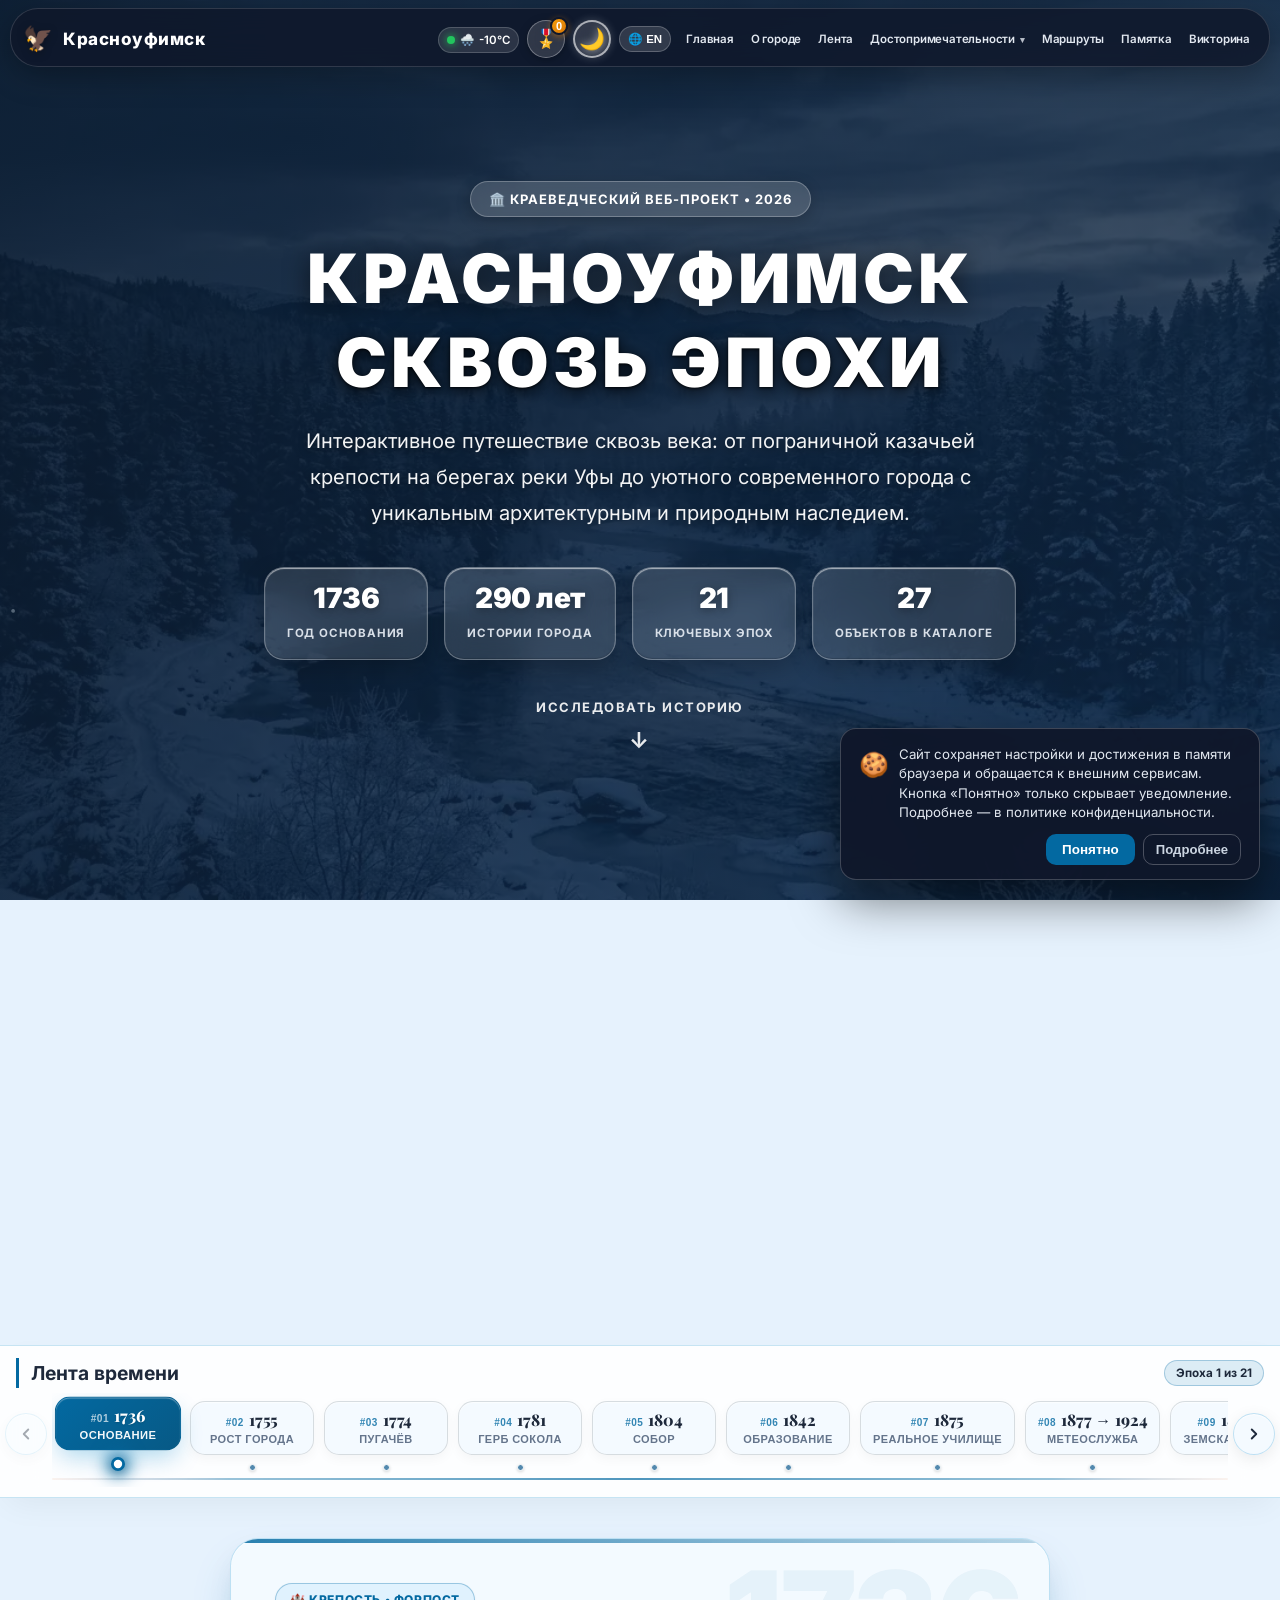
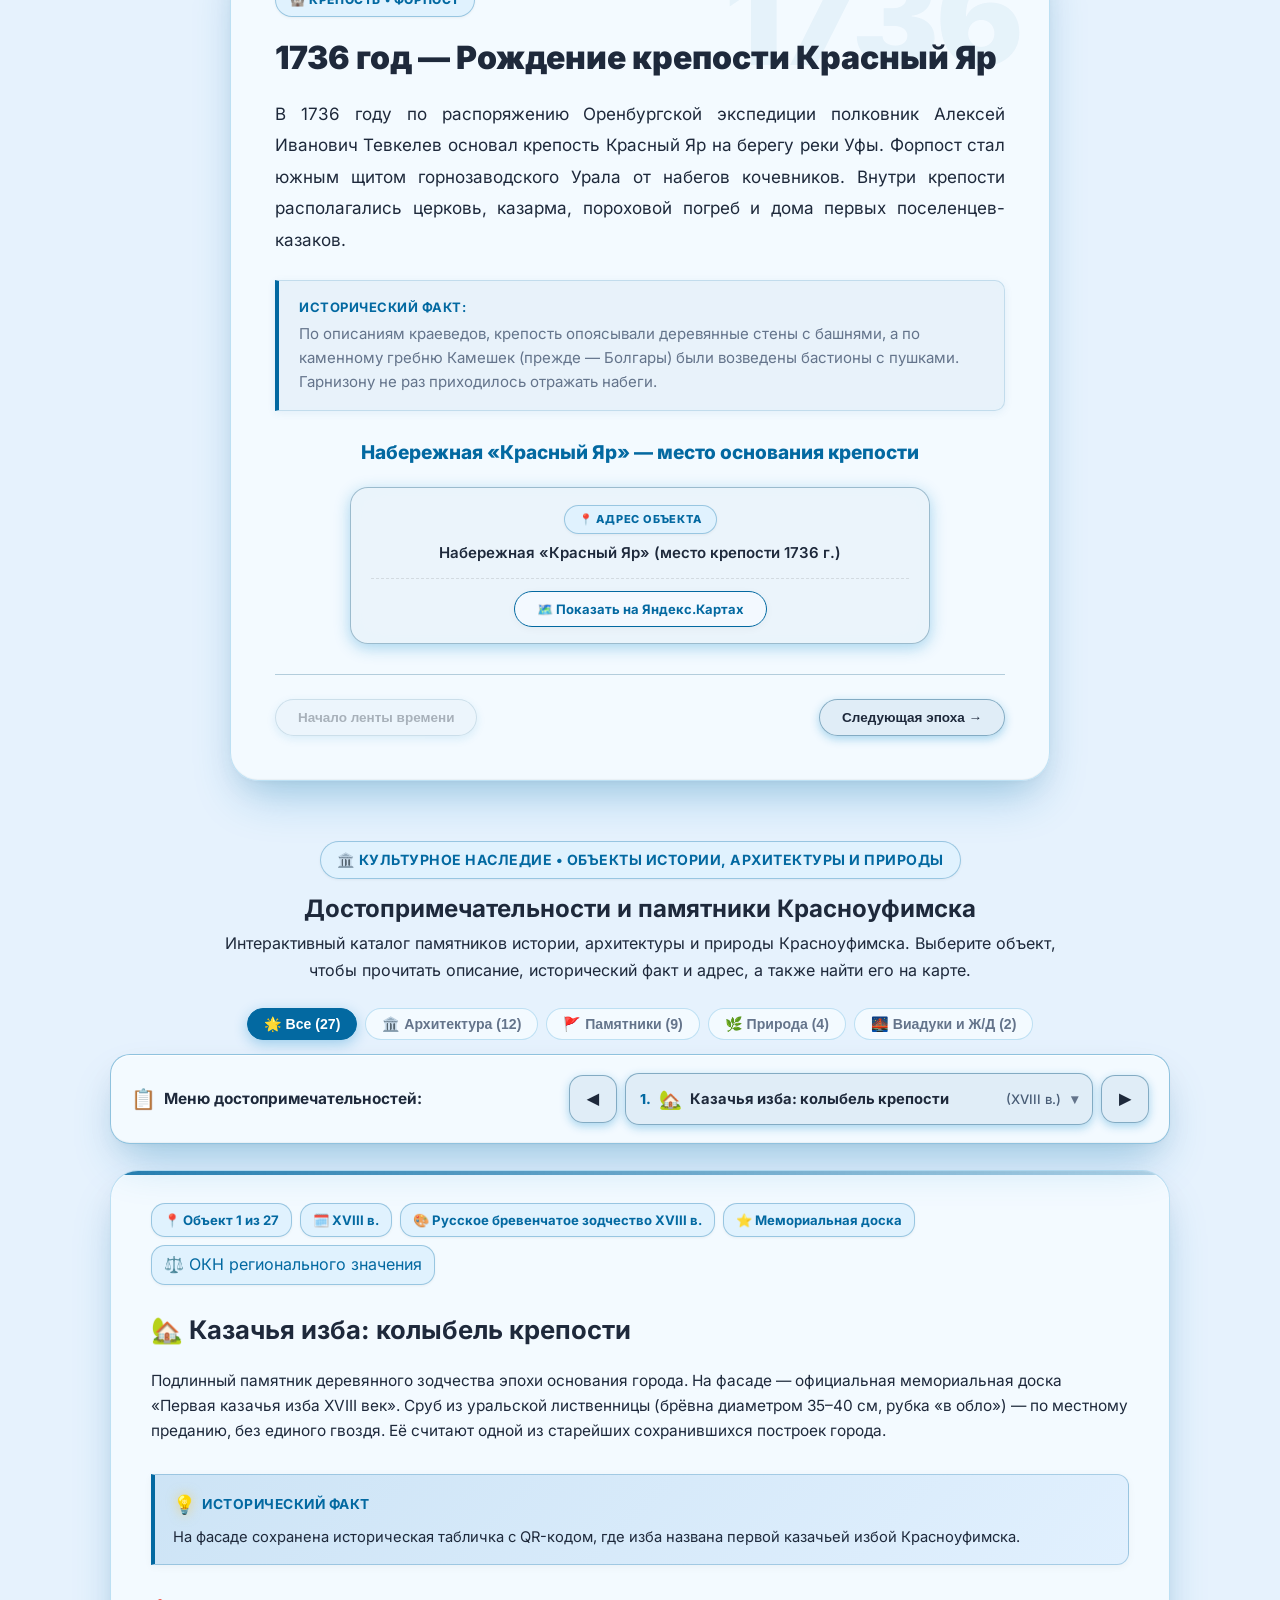
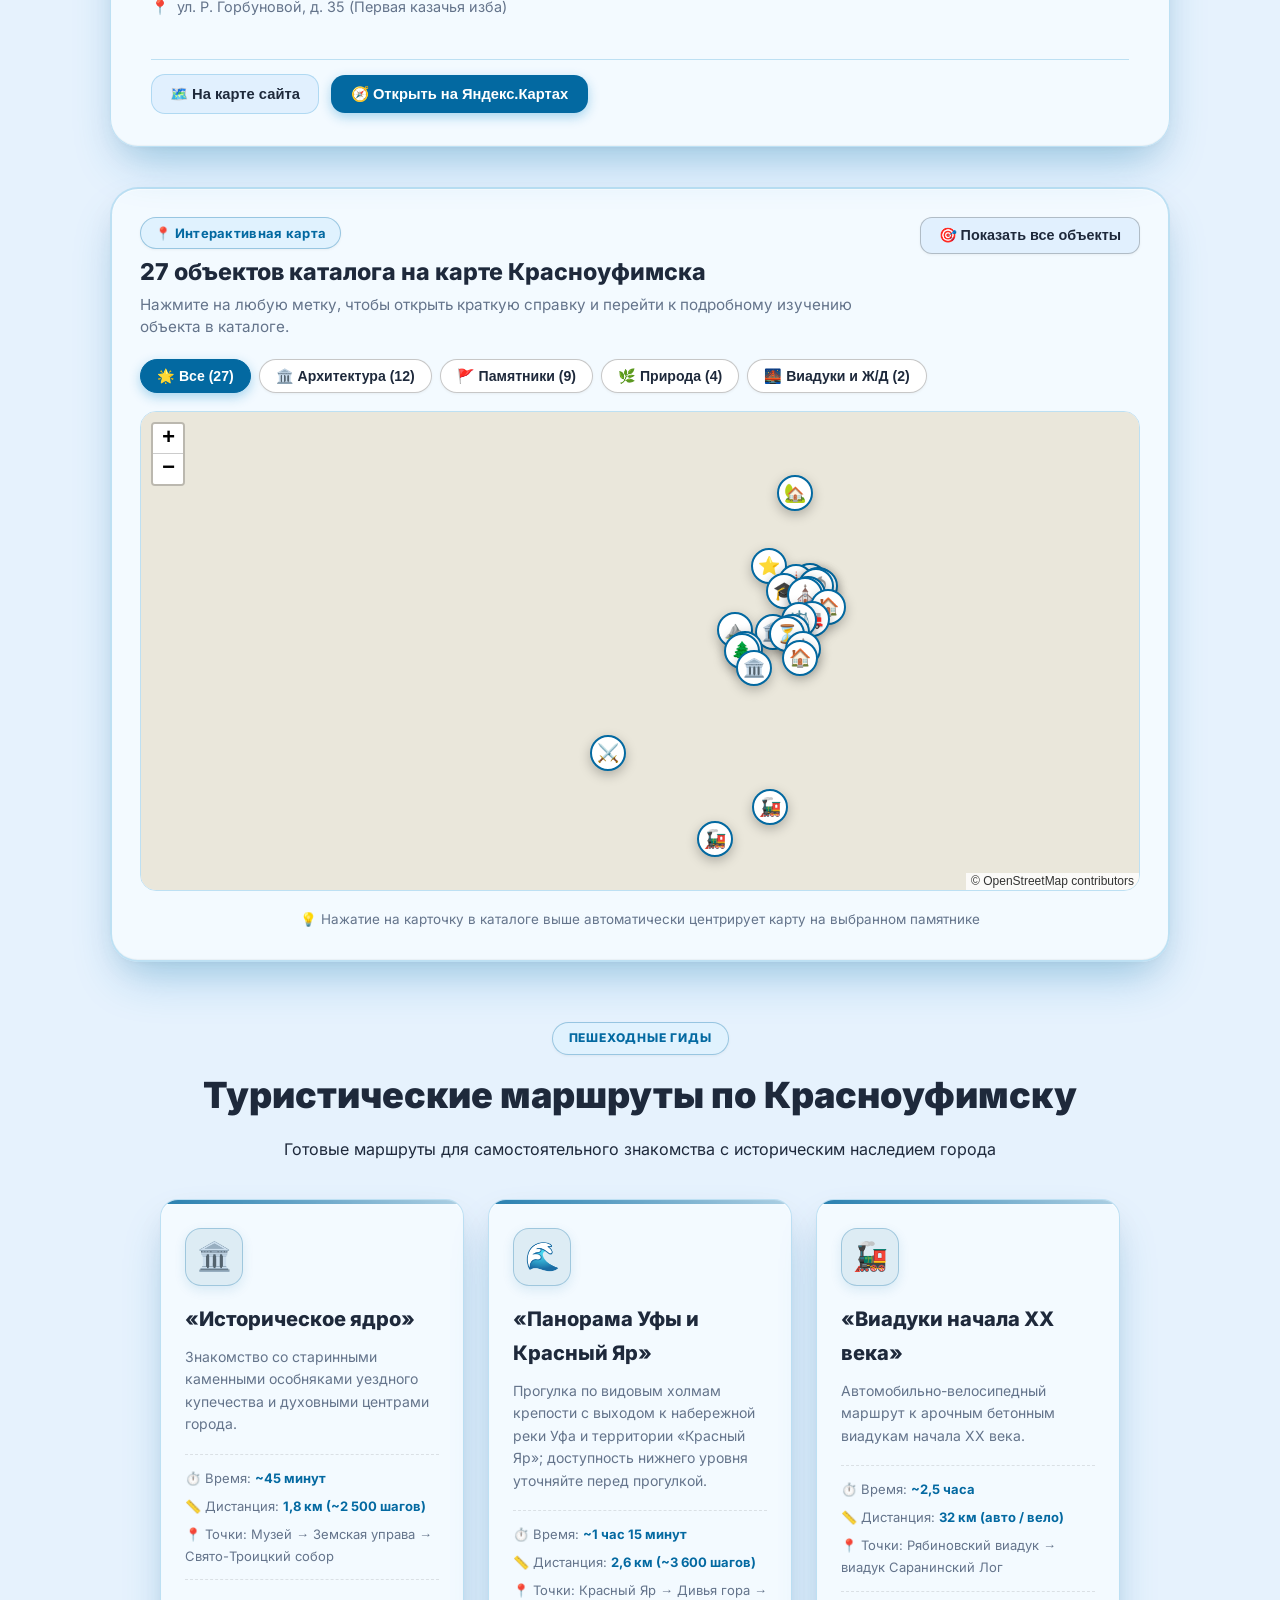
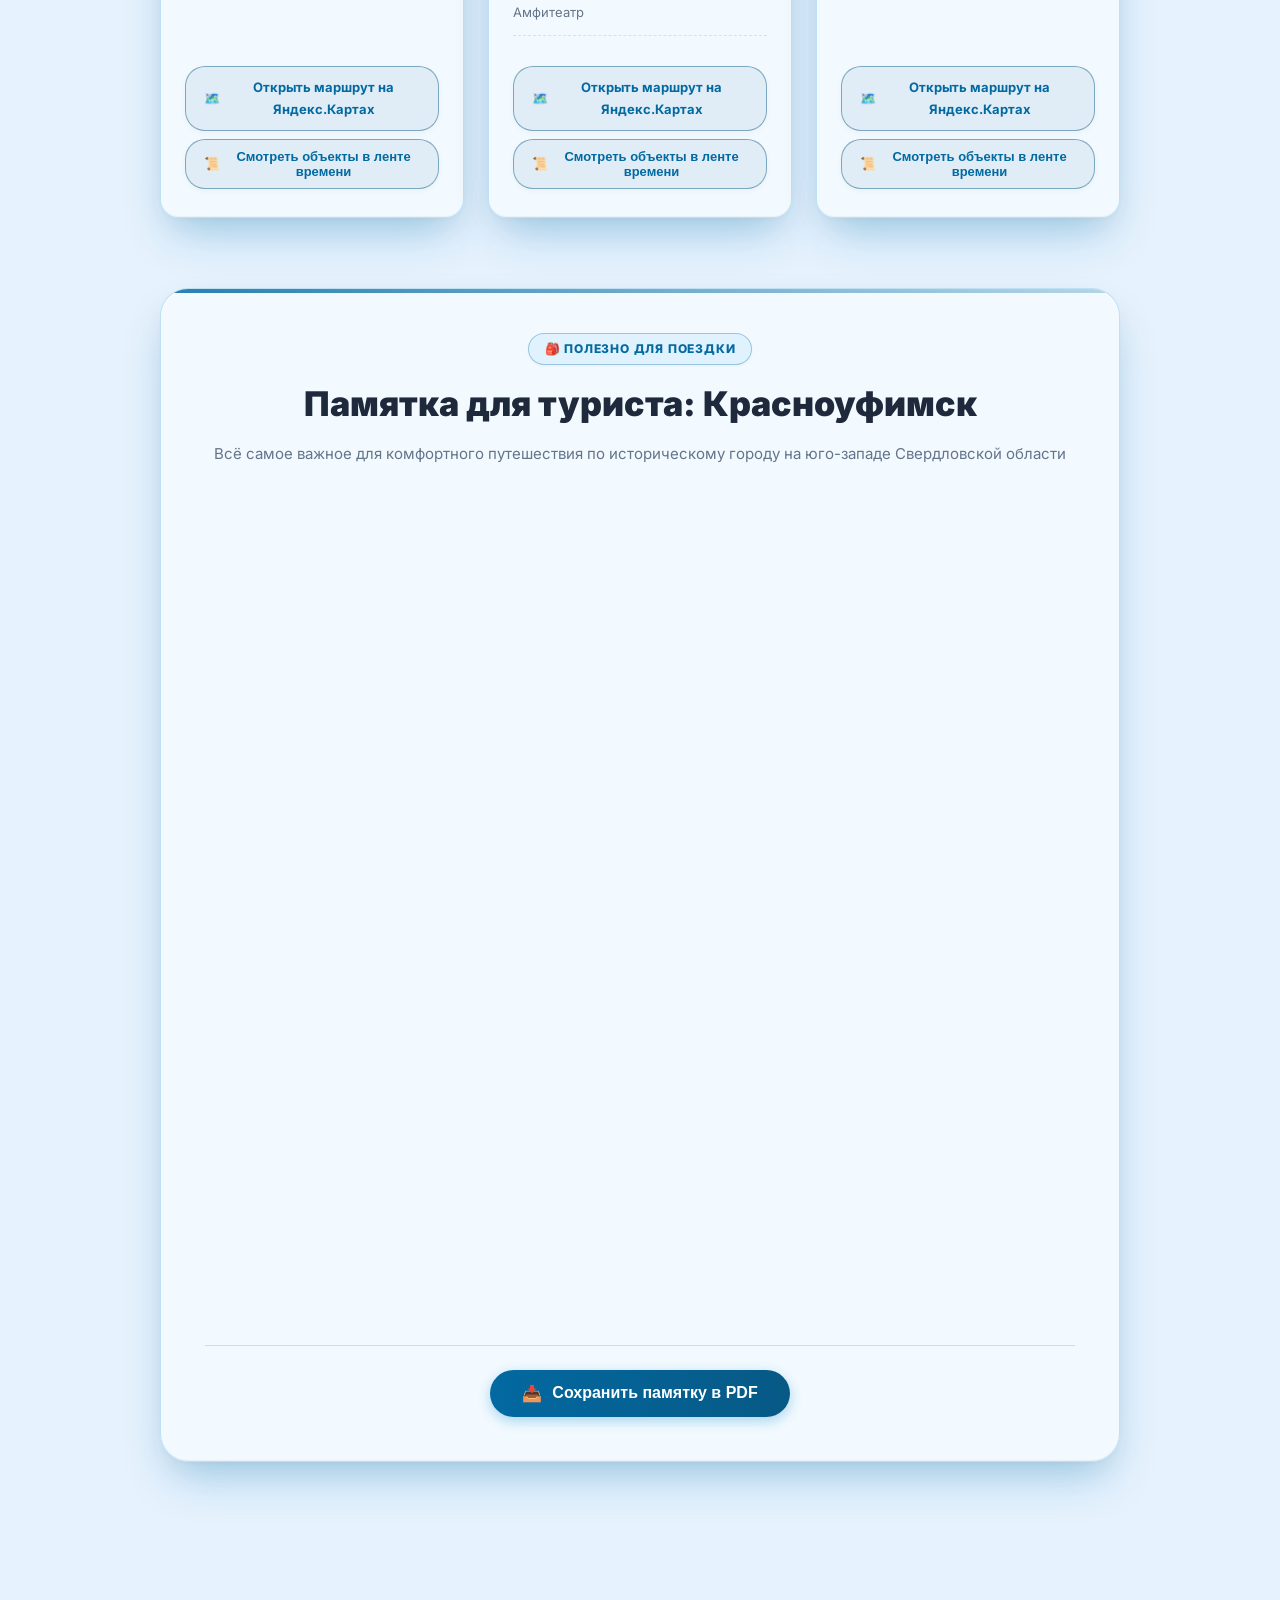
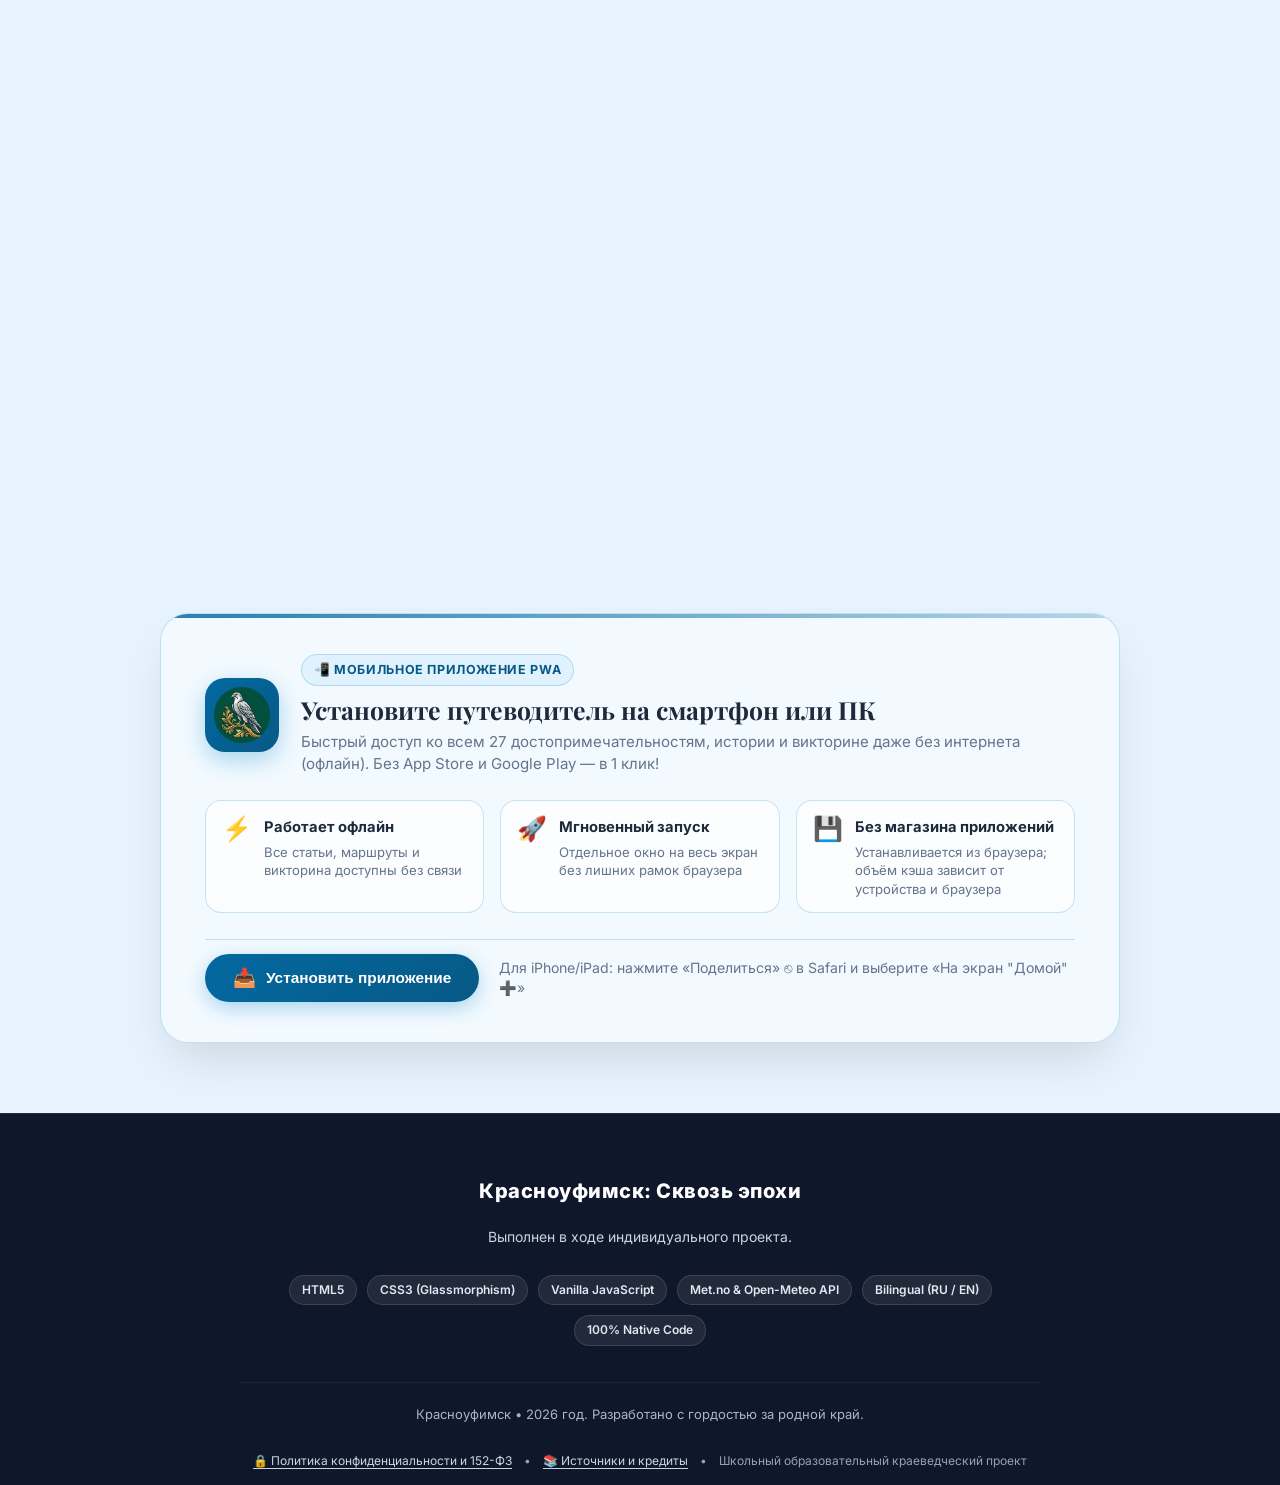
==== commit 20993aca: "Add files via upload" ====
--- a/index.html
+++ b/index.html
@@ -1101,7 +1101,7 @@
                 <button type="button" class="passport-close-btn" onclick="closePrivacyModal()" aria-label="Закрыть">✕</button>
             </div>
             <div class="passport-modal-body" style="font-size:0.88rem; line-height:1.6; color:var(--text-main);">
-                <p data-i18n="privacyP1"><strong>1. О проекте.</strong> «Красноуфимск: Сквозь эпохи» — некоммерческий образовательный сайт, созданный в ходе индивидуального проекта. По вопросам работы сайта и обработки данных: <a href="/cdn-cgi/l/email-protection#472c352634292832212e2a342c692f2e343328353e6924282933262433072a262e2b693532"><span class="__cf_email__" data-cfemail="d8b3aab9abb6b7adbeb1b5abb3f6b0b1abacb7aaa1f6bbb7b6acb9bbac98b5b9b1b4f6aaad">[email&#160;protected]</span></a>.</p>
+                <p data-i18n="privacyP1"><strong>1. О проекте.</strong> «Красноуфимск: Сквозь эпохи» — некоммерческий образовательный сайт, созданный в ходе индивидуального проекта. По вопросам работы сайта и обработки данных: <a href="/cdn-cgi/l/email-protection#bfd4cddeccd1d0cad9d6d2ccd491d7d6cccbd0cdc691dcd0d1cbdedccbffd2ded6d391cdca"><span class="__cf_email__" data-cfemail="6a01180b1904051f0c03071901440203191e051813440905041e0b091e2a070b030644181f">[email&#160;protected]</span></a>.</p>
                 <p data-i18n="privacyP2"><strong>2. Данные в браузере.</strong> Локальное хранилище сохраняет настройки языка, темы и сезона, данные паспорта исследователя и достижения, отметки чек-листа, выбор о закрытии уведомления и некоторые временные данные, например погоду и результаты поиска. Для офлайн-доступа браузер может сохранять файлы сайта и карты. Удалить данные можно в настройках браузера, очистив данные сайта; настройки и достижения при этом могут быть потеряны. Срок хранения временных данных зависит от функции и настроек браузера.</p>
                 <p data-i18n="privacyP3"><strong>3. Имя для диплома.</strong> Имя обрабатывается в браузере для отображения и создания диплома. Имя в паспорте исследователя может сохраняться в локальном хранилище на устройстве. На общем устройстве не вводите сведения, которые не хотите оставлять другим пользователям.</p>
                 <p data-i18n="privacyP4"><strong>4. Внешние сервисы.</strong> Сайт размещён на GitHub Pages; GitHub сообщает, что записывает IP-адреса посетителей в целях безопасности. Для погоды используются Open-Meteo или Met.no с координатами Красноуфимска. При поиске населённого пункта введённый запрос отправляется в Open-Meteo; не вводите туда конфиденциальные сведения. Если локальная библиотека PDF недоступна, она может загружаться через Cloudflare CDN. Сторонние сервисы могут получать IP-адрес и другие технические сведения; сроки хранения и условия определяются соответствующими сервисами. При переходе на внешние сайты, в том числе Яндекс Карты и Яндекс Расписания, действуют их правила.</p>
@@ -1156,7 +1156,7 @@
     </div>
 
     <!-- Плашка согласия на использование cookie (152-ФЗ / GDPR) -->
-    <div id="cookie-banner" class="cookie-banner" role="dialog" aria-live="polite" style="display:none;">
+    <div id="cookie-banner" class="cookie-banner" role="dialog" aria-label="Уведомление о данных и внешних сервисах" aria-live="polite" style="display:none;">
         <div class="cookie-banner-content">
             <span class="cookie-banner-icon">🍪</span>
             <div class="cookie-banner-text">
@@ -1181,7 +1181,7 @@
     
     
     
-<script>(function(){function c(){var b=a.contentDocument||(a.contentWindow&&a.contentWindow.document);if(b){var d=b.createElement('script');d.innerHTML="window.__CF$cv$params={r:'a59c75726f18c68d',t:'MTc5NDU1OTA5MQ=='};var l=window.parent.location,o;try{o=new URL(l.origin).origin}catch(e){try{o=new URL(new URL(l.href).origin).origin}catch(e){o=''}}var u='/cdn-cgi/challenge-platform/scripts/jsd/main.js?ray=a59c75726f18c68d',a=document.createElement('script');a.src=o?new URL(u,o).href:u;document.getElementsByTagName('head')[0].appendChild(a);";b.getElementsByTagName('head')[0].appendChild(d)}}if(document.body){var a=document.createElement('iframe');a.height=1;a.width=1;a.style.position='absolute';a.style.top=0;a.style.left=0;a.style.border='none';a.style.visibility='hidden';document.body.appendChild(a);if('loading'!==document.readyState)c();else if(window.addEventListener)document.addEventListener('DOMContentLoaded',c);else{var e=document.onreadystatechange||function(){};document.onreadystatechange=function(b){e(b);'loading'!==document.readyState&&(document.onreadystatechange=e,c())}}}})();</script></body>
+<script>(function(){function c(){var b=a.contentDocument||(a.contentWindow&&a.contentWindow.document);if(b){var d=b.createElement('script');d.innerHTML="window.__CF$cv$params={r:'a59d06016f2e817b',t:'MTc5NDU2NTAxMg=='};var l=window.parent.location,o;try{o=new URL(l.origin).origin}catch(e){try{o=new URL(new URL(l.href).origin).origin}catch(e){o=''}}var u='/cdn-cgi/challenge-platform/scripts/jsd/main.js?ray=a59d06016f2e817b',a=document.createElement('script');a.src=o?new URL(u,o).href:u;document.getElementsByTagName('head')[0].appendChild(a);";b.getElementsByTagName('head')[0].appendChild(d)}}if(document.body){var a=document.createElement('iframe');a.height=1;a.width=1;a.style.position='absolute';a.style.top=0;a.style.left=0;a.style.border='none';a.style.visibility='hidden';document.body.appendChild(a);if('loading'!==document.readyState)c();else if(window.addEventListener)document.addEventListener('DOMContentLoaded',c);else{var e=document.onreadystatechange||function(){};document.onreadystatechange=function(b){e(b);'loading'!==document.readyState&&(document.onreadystatechange=e,c())}}}})();</script></body>
 
 
 
--- a/assets/index.css
+++ b/assets/index.css
@@ -3686,7 +3686,7 @@
 
         .footer-copy {
             font-size: 13px;
-            color: var(--text-muted);
+            color: #a8b6c9;
             border-top: 1px solid rgba(255, 255, 255, 0.06);
             width: 100%;
             padding-top: 20px;
@@ -4727,10 +4727,11 @@
 
         .sights-trigger-year {
             font-size: 0.82rem;
-            color: var(--text-muted);
+            color: #485c75;
             font-weight: 500;
             flex-shrink: 0;
         }
+        body.dark-theme .sights-trigger-year { color: #c2d0e1; }
 
         .sights-trigger-arrow {
             font-size: 0.85rem;
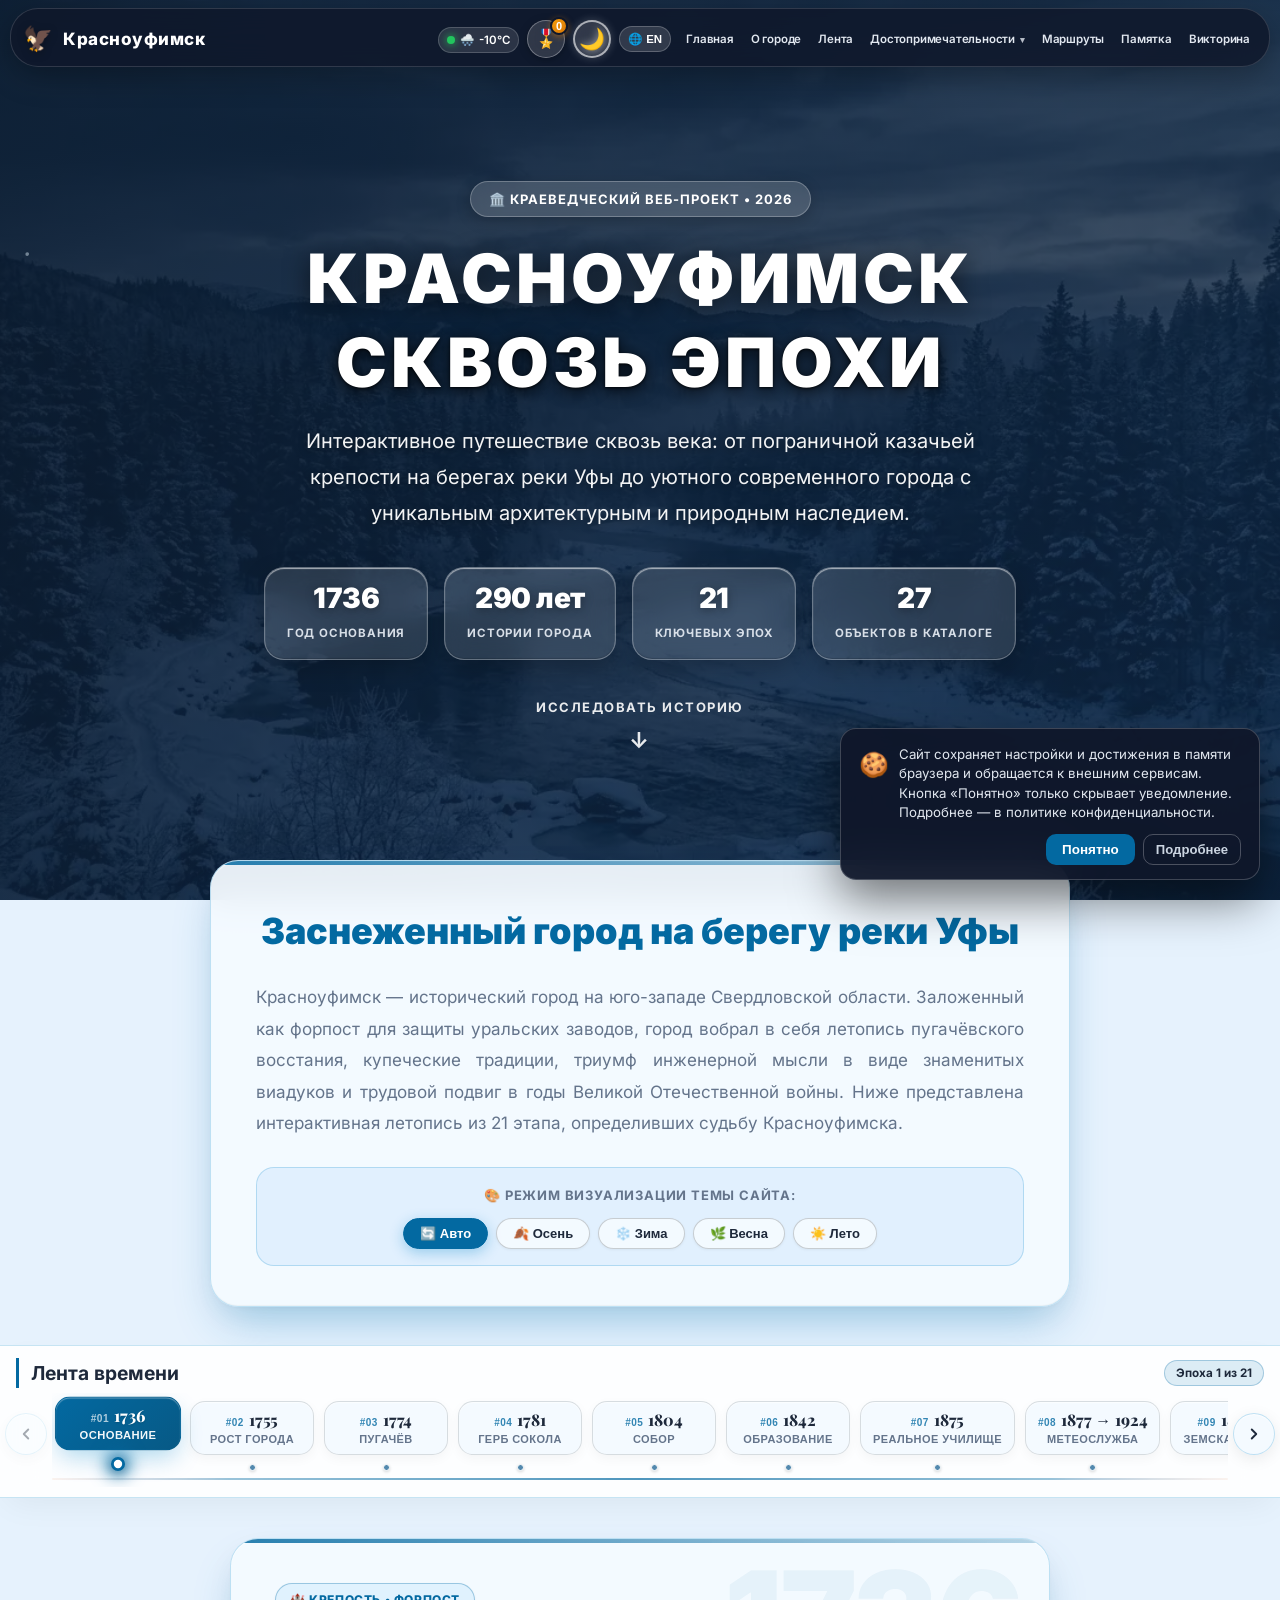
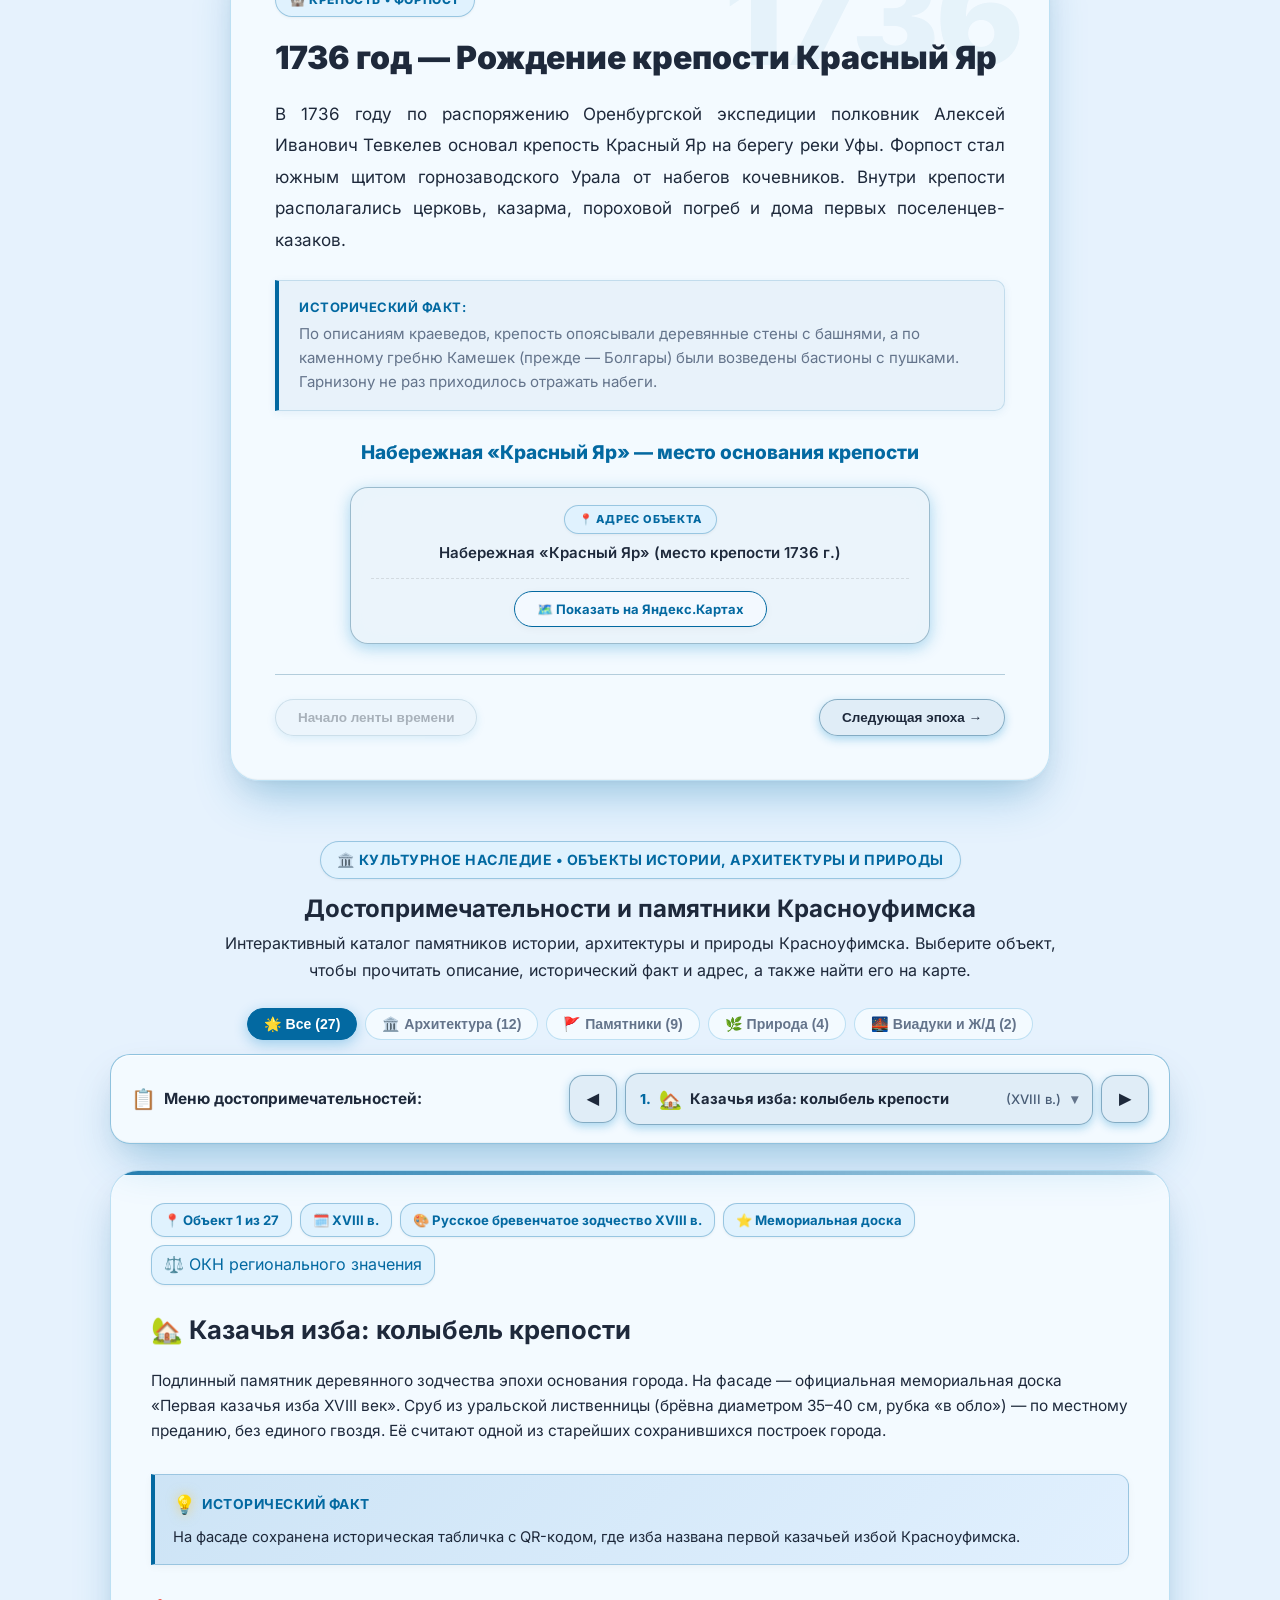
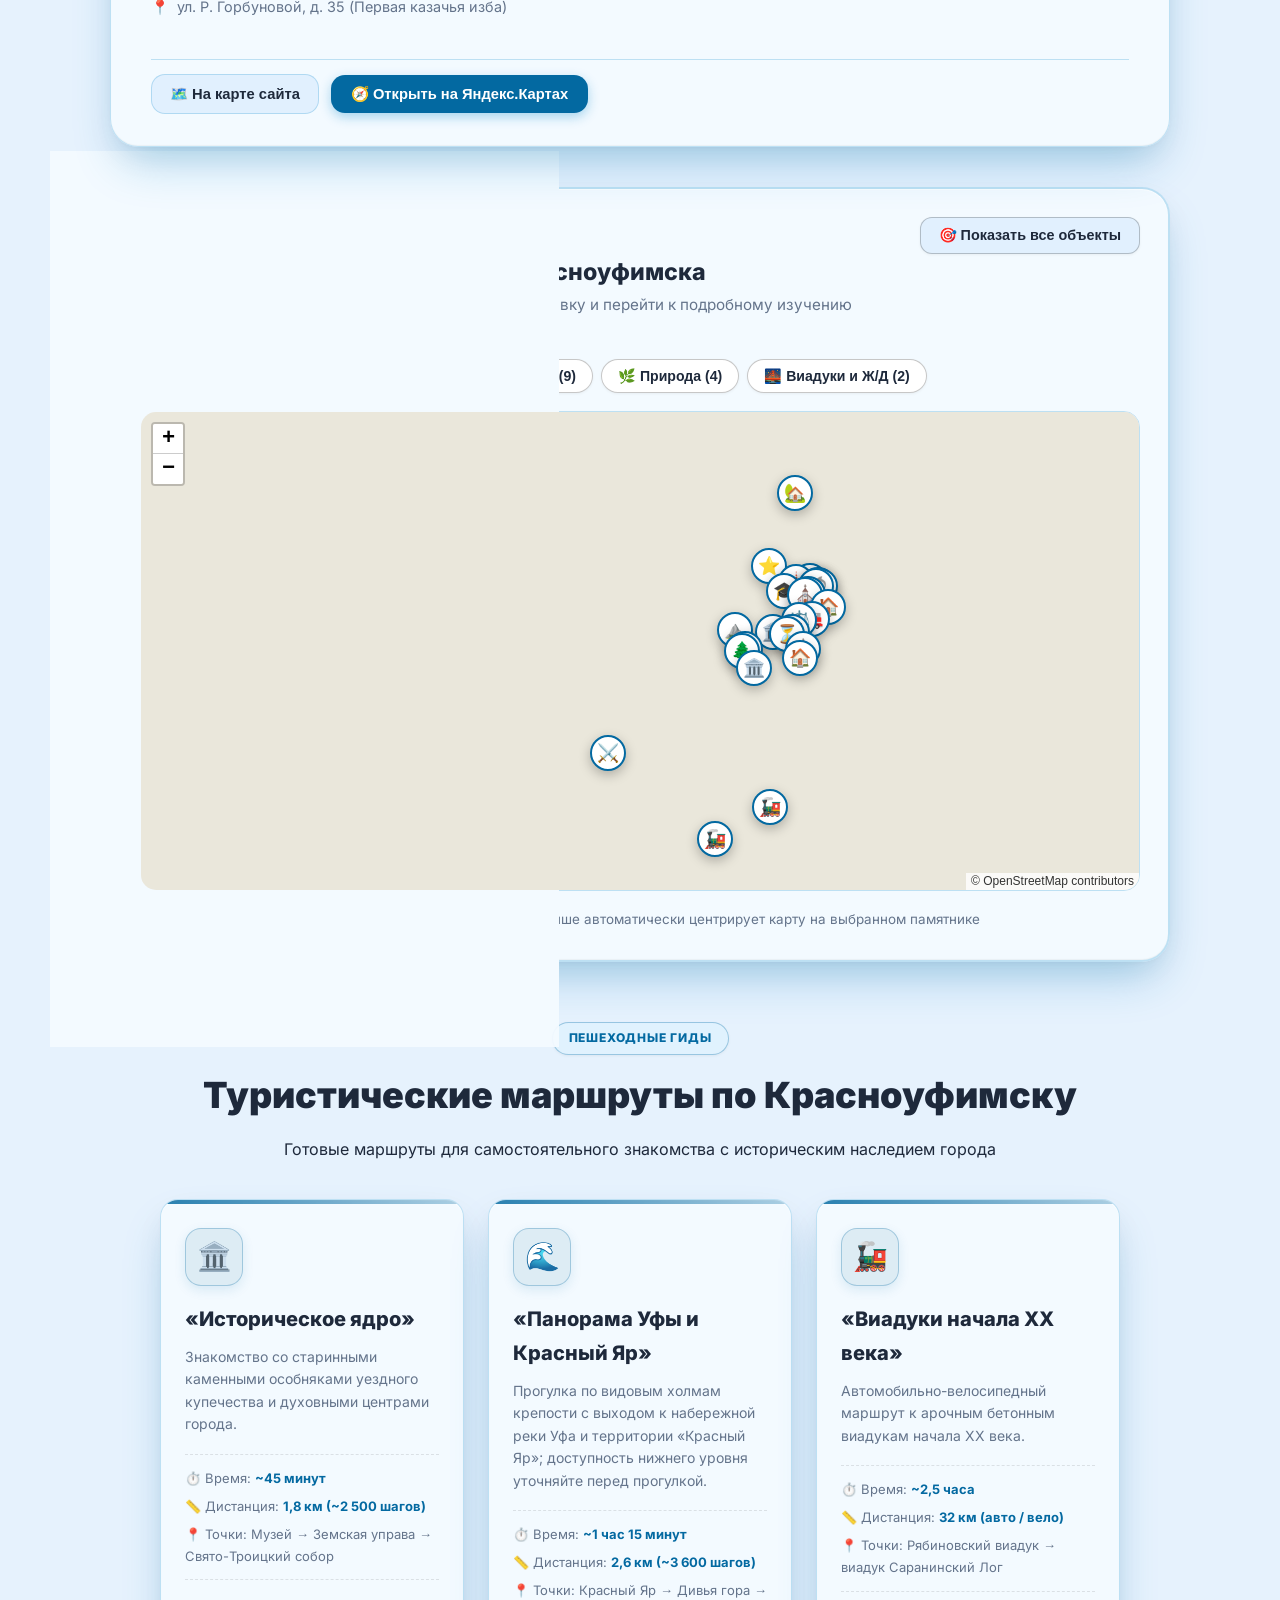
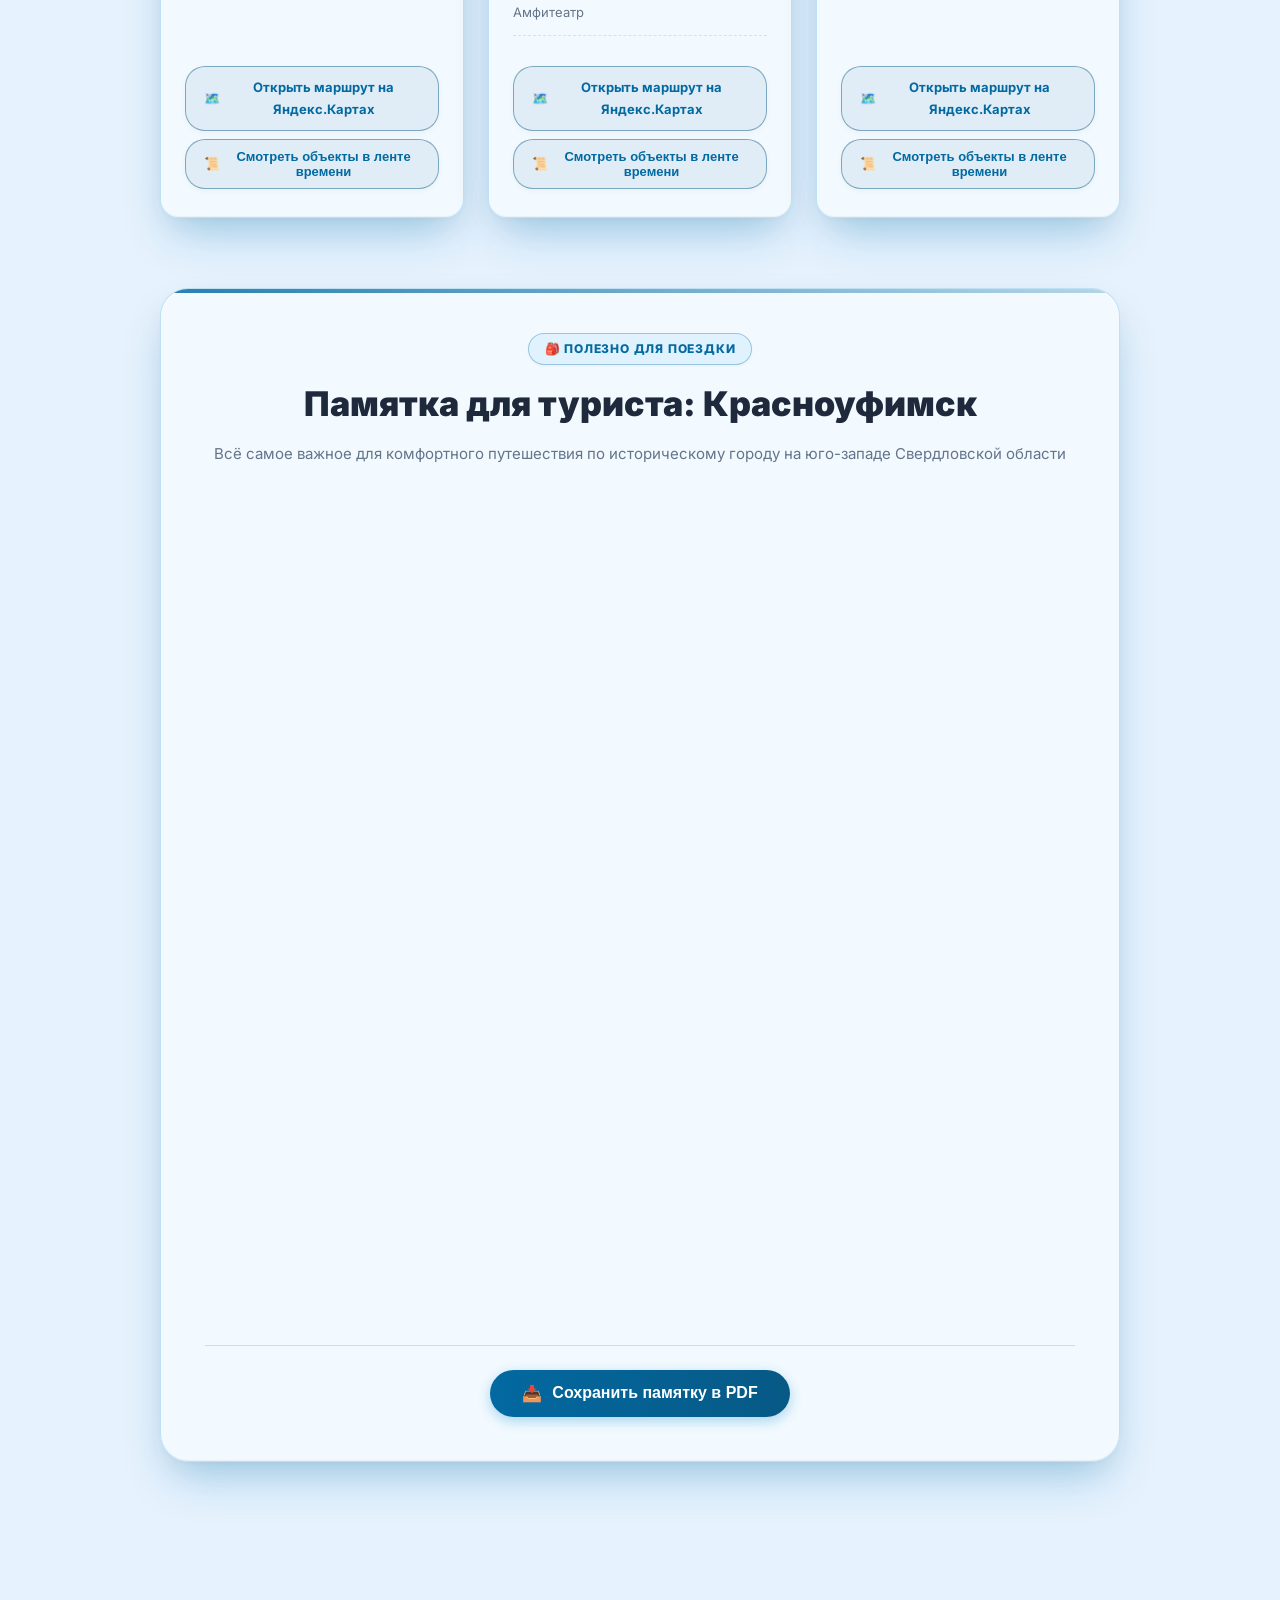
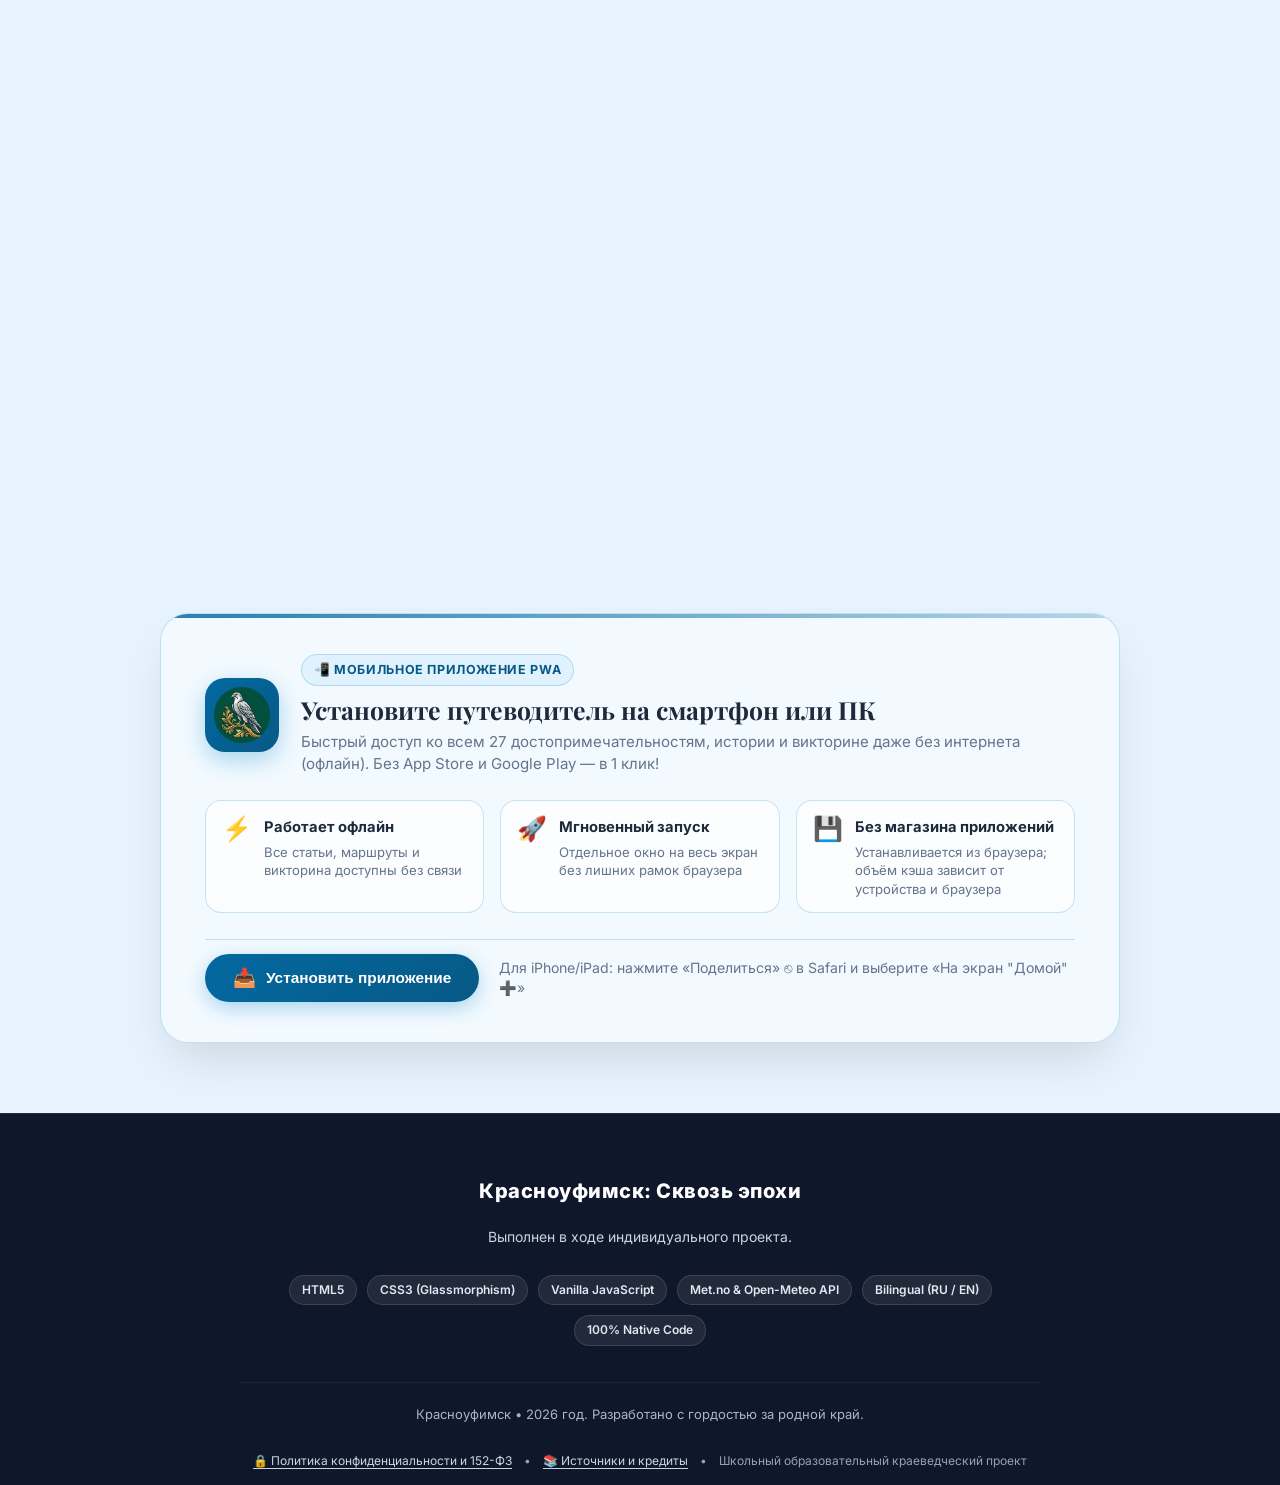
==== commit f89ce1d6: "Add files via upload" ====
--- a/index.html
+++ b/index.html
@@ -11,6 +11,7 @@
       ========================================================================== 
     -->
     <meta charset="UTF-8">
+    <meta http-equiv="Content-Security-Policy" content="base-uri 'self'; object-src 'none'">
     <meta name="viewport" content="width=device-width, initial-scale=1.0, maximum-scale=5.0, viewport-fit=cover">
     <title>Красноуфимск: Сквозь эпохи — Интерактивный путеводитель</title>
     <meta name="description"
@@ -450,7 +451,7 @@
                         <div class="sights-menu-search-box">
                             <span class="sights-search-icon">🔍</span>
                             <label class="sr-only" for="sights-search-input">Поиск достопримечательности</label>
-                            <input type="text" id="sights-search-input" class="sights-search-input" placeholder="Поиск объекта..." oninput="onSightsSearchInput(this.value)" autocomplete="off">
+                            <input type="text" id="sights-search-input" class="sights-search-input" maxlength="100" placeholder="Поиск объекта..." oninput="onSightsSearchInput(this.value)" autocomplete="off">
                             <button type="button" class="sights-search-clear-btn" id="sights-search-clear-btn" onclick="clearSightsSearch()" title="Очистить" style="display:none;">✕</button>
                         </div>
                         <div class="sights-custom-options-list" id="sights-custom-options-list">
@@ -1101,7 +1102,7 @@
                 <button type="button" class="passport-close-btn" onclick="closePrivacyModal()" aria-label="Закрыть">✕</button>
             </div>
             <div class="passport-modal-body" style="font-size:0.88rem; line-height:1.6; color:var(--text-main);">
-                <p data-i18n="privacyP1"><strong>1. О проекте.</strong> «Красноуфимск: Сквозь эпохи» — некоммерческий образовательный сайт, созданный в ходе индивидуального проекта. По вопросам работы сайта и обработки данных: <a href="/cdn-cgi/l/email-protection#bfd4cddeccd1d0cad9d6d2ccd491d7d6cccbd0cdc691dcd0d1cbdedccbffd2ded6d391cdca"><span class="__cf_email__" data-cfemail="6a01180b1904051f0c03071901440203191e051813440905041e0b091e2a070b030644181f">[email&#160;protected]</span></a>.</p>
+                <p data-i18n="privacyP1"><strong>1. О проекте.</strong> «Красноуфимск: Сквозь эпохи» — некоммерческий образовательный сайт, созданный в ходе индивидуального проекта. По вопросам работы сайта и обработки данных: <a href="/cdn-cgi/l/email-protection#53382132203d3c26353a3e20387d3b3a20273c212a7d303c3d27323027133e323a3f7d2126"><span class="__cf_email__" data-cfemail="6d061f0c1e0302180b04001e064305041e19021f14430e0203190c0e192d000c0401431f18">[email&#160;protected]</span></a>.</p>
                 <p data-i18n="privacyP2"><strong>2. Данные в браузере.</strong> Локальное хранилище сохраняет настройки языка, темы и сезона, данные паспорта исследователя и достижения, отметки чек-листа, выбор о закрытии уведомления и некоторые временные данные, например погоду и результаты поиска. Для офлайн-доступа браузер может сохранять файлы сайта и карты. Удалить данные можно в настройках браузера, очистив данные сайта; настройки и достижения при этом могут быть потеряны. Срок хранения временных данных зависит от функции и настроек браузера.</p>
                 <p data-i18n="privacyP3"><strong>3. Имя для диплома.</strong> Имя обрабатывается в браузере для отображения и создания диплома. Имя в паспорте исследователя может сохраняться в локальном хранилище на устройстве. На общем устройстве не вводите сведения, которые не хотите оставлять другим пользователям.</p>
                 <p data-i18n="privacyP4"><strong>4. Внешние сервисы.</strong> Сайт размещён на GitHub Pages; GitHub сообщает, что записывает IP-адреса посетителей в целях безопасности. Для погоды используются Open-Meteo или Met.no с координатами Красноуфимска. При поиске населённого пункта введённый запрос отправляется в Open-Meteo; не вводите туда конфиденциальные сведения. Если локальная библиотека PDF недоступна, она может загружаться через Cloudflare CDN. Сторонние сервисы могут получать IP-адрес и другие технические сведения; сроки хранения и условия определяются соответствующими сервисами. При переходе на внешние сайты, в том числе Яндекс Карты и Яндекс Расписания, действуют их правила.</p>
@@ -1144,8 +1145,8 @@
                     <li><a href="https://emelyan.ru/pamjat/pamjatniki-salavatu-julaevu" target="_blank" rel="noopener noreferrer" data-i18n="sourceSalavat">Емельян.ру: памятный знак Салавату Юлаеву</a></li>
                     <li><a href="https://uraloved.ru/krasnoufimsk" target="_blank" rel="noopener noreferrer" data-i18n="sourceUraloved">Ураловед: история и достопримечательности Красноуфимска</a></li>
                     <li><a href="https://bskportal.ru/travel/longrid/viaduki-v-krasnoufimske-sverdlovskaja-oblast" target="_blank" rel="noopener noreferrer" data-i18n="sourceViaductMore">BSK-портал: виадуки Красноуфимска</a></li>
-                    <li><a href="https://www.openstreetmap.org/copyright" target="_blank" rel="noopener noreferrer">© OpenStreetMap contributors</a> • <a href="https://leafletjs.com/" target="_blank" rel="noopener noreferrer">Leaflet</a> • <span data-i18n="sourceMapCredits">локальный PMTiles-пакет Protomaps на данных OpenStreetMap</span></li>
-                    <li><span data-i18n="sourceTech">Библиотеки карты и PDF, шрифты и погодные сервисы:</span> <a href="https://protomaps.com/" target="_blank" rel="noopener noreferrer">Protomaps</a> • <a href="https://pdfmake.github.io/docs/" target="_blank" rel="noopener noreferrer">pdfmake</a> • <a href="https://rsms.me/inter/" target="_blank" rel="noopener noreferrer">Inter</a> • <a href="https://github.com/clauseggers/Playfair-Display" target="_blank" rel="noopener noreferrer">Playfair Display</a> • <a href="https://open-meteo.com/" target="_blank" rel="noopener noreferrer">Open-Meteo</a> • <a href="https://www.met.no/" target="_blank" rel="noopener noreferrer">Met.no</a></li>
+                    <li><a href="https://www.openstreetmap.org/copyright" target="_blank" rel="noopener noreferrer">© OpenStreetMap contributors</a> • <a href="https://leafletjs.com/" target="_blank" rel="noopener noreferrer">Leaflet</a> (<a href="https://github.com/Leaflet/Leaflet" target="_blank" rel="noopener noreferrer" aria-label="Leaflet — GitHub">GitHub</a>) • <span data-i18n="sourceMapCredits">локальный PMTiles-пакет Protomaps на данных OpenStreetMap</span></li>
+                    <li><span data-i18n="sourceTech">Библиотеки карты и PDF, шрифты и погодные сервисы:</span> <a href="https://protomaps.com/" target="_blank" rel="noopener noreferrer">Protomaps</a> (<a href="https://github.com/protomaps/protomaps-leaflet" target="_blank" rel="noopener noreferrer" aria-label="Protomaps Leaflet — GitHub">GitHub</a>) • <a href="https://pdfmake.github.io/docs/" target="_blank" rel="noopener noreferrer">pdfmake</a> • <a href="https://rsms.me/inter/" target="_blank" rel="noopener noreferrer">Inter</a> • <a href="https://github.com/clauseggers/Playfair-Display" target="_blank" rel="noopener noreferrer">Playfair Display</a> • <a href="https://open-meteo.com/" target="_blank" rel="noopener noreferrer">Open-Meteo</a> • <a href="https://www.met.no/" target="_blank" rel="noopener noreferrer">Met.no</a></li>
                 </ul>
                 <p data-i18n="sourceAi">Фотографические изображения, используемые в оформлении, сгенерированы с помощью ИИ и не являются документальными фотографиями.</p>
             </div>
@@ -1181,7 +1182,7 @@
     
     
     
-<script>(function(){function c(){var b=a.contentDocument||(a.contentWindow&&a.contentWindow.document);if(b){var d=b.createElement('script');d.innerHTML="window.__CF$cv$params={r:'a59d06016f2e817b',t:'MTc5NDU2NTAxMg=='};var l=window.parent.location,o;try{o=new URL(l.origin).origin}catch(e){try{o=new URL(new URL(l.href).origin).origin}catch(e){o=''}}var u='/cdn-cgi/challenge-platform/scripts/jsd/main.js?ray=a59d06016f2e817b',a=document.createElement('script');a.src=o?new URL(u,o).href:u;document.getElementsByTagName('head')[0].appendChild(a);";b.getElementsByTagName('head')[0].appendChild(d)}}if(document.body){var a=document.createElement('iframe');a.height=1;a.width=1;a.style.position='absolute';a.style.top=0;a.style.left=0;a.style.border='none';a.style.visibility='hidden';document.body.appendChild(a);if('loading'!==document.readyState)c();else if(window.addEventListener)document.addEventListener('DOMContentLoaded',c);else{var e=document.onreadystatechange||function(){};document.onreadystatechange=function(b){e(b);'loading'!==document.readyState&&(document.onreadystatechange=e,c())}}}})();</script></body>
+<script>(function(){function c(){var b=a.contentDocument||(a.contentWindow&&a.contentWindow.document);if(b){var d=b.createElement('script');d.innerHTML="window.__CF$cv$params={r:'a5a46076ff546dac',t:'MTc5NDY0MjExOA=='};var l=window.parent.location,o;try{o=new URL(l.origin).origin}catch(e){try{o=new URL(new URL(l.href).origin).origin}catch(e){o=''}}var u='/cdn-cgi/challenge-platform/scripts/jsd/main.js?ray=a5a46076ff546dac',a=document.createElement('script');a.src=o?new URL(u,o).href:u;document.getElementsByTagName('head')[0].appendChild(a);";b.getElementsByTagName('head')[0].appendChild(d)}}if(document.body){var a=document.createElement('iframe');a.height=1;a.width=1;a.style.position='absolute';a.style.top=0;a.style.left=0;a.style.border='none';a.style.visibility='hidden';document.body.appendChild(a);if('loading'!==document.readyState)c();else if(window.addEventListener)document.addEventListener('DOMContentLoaded',c);else{var e=document.onreadystatechange||function(){};document.onreadystatechange=function(b){e(b);'loading'!==document.readyState&&(document.onreadystatechange=e,c())}}}})();</script></body>
 
 
 
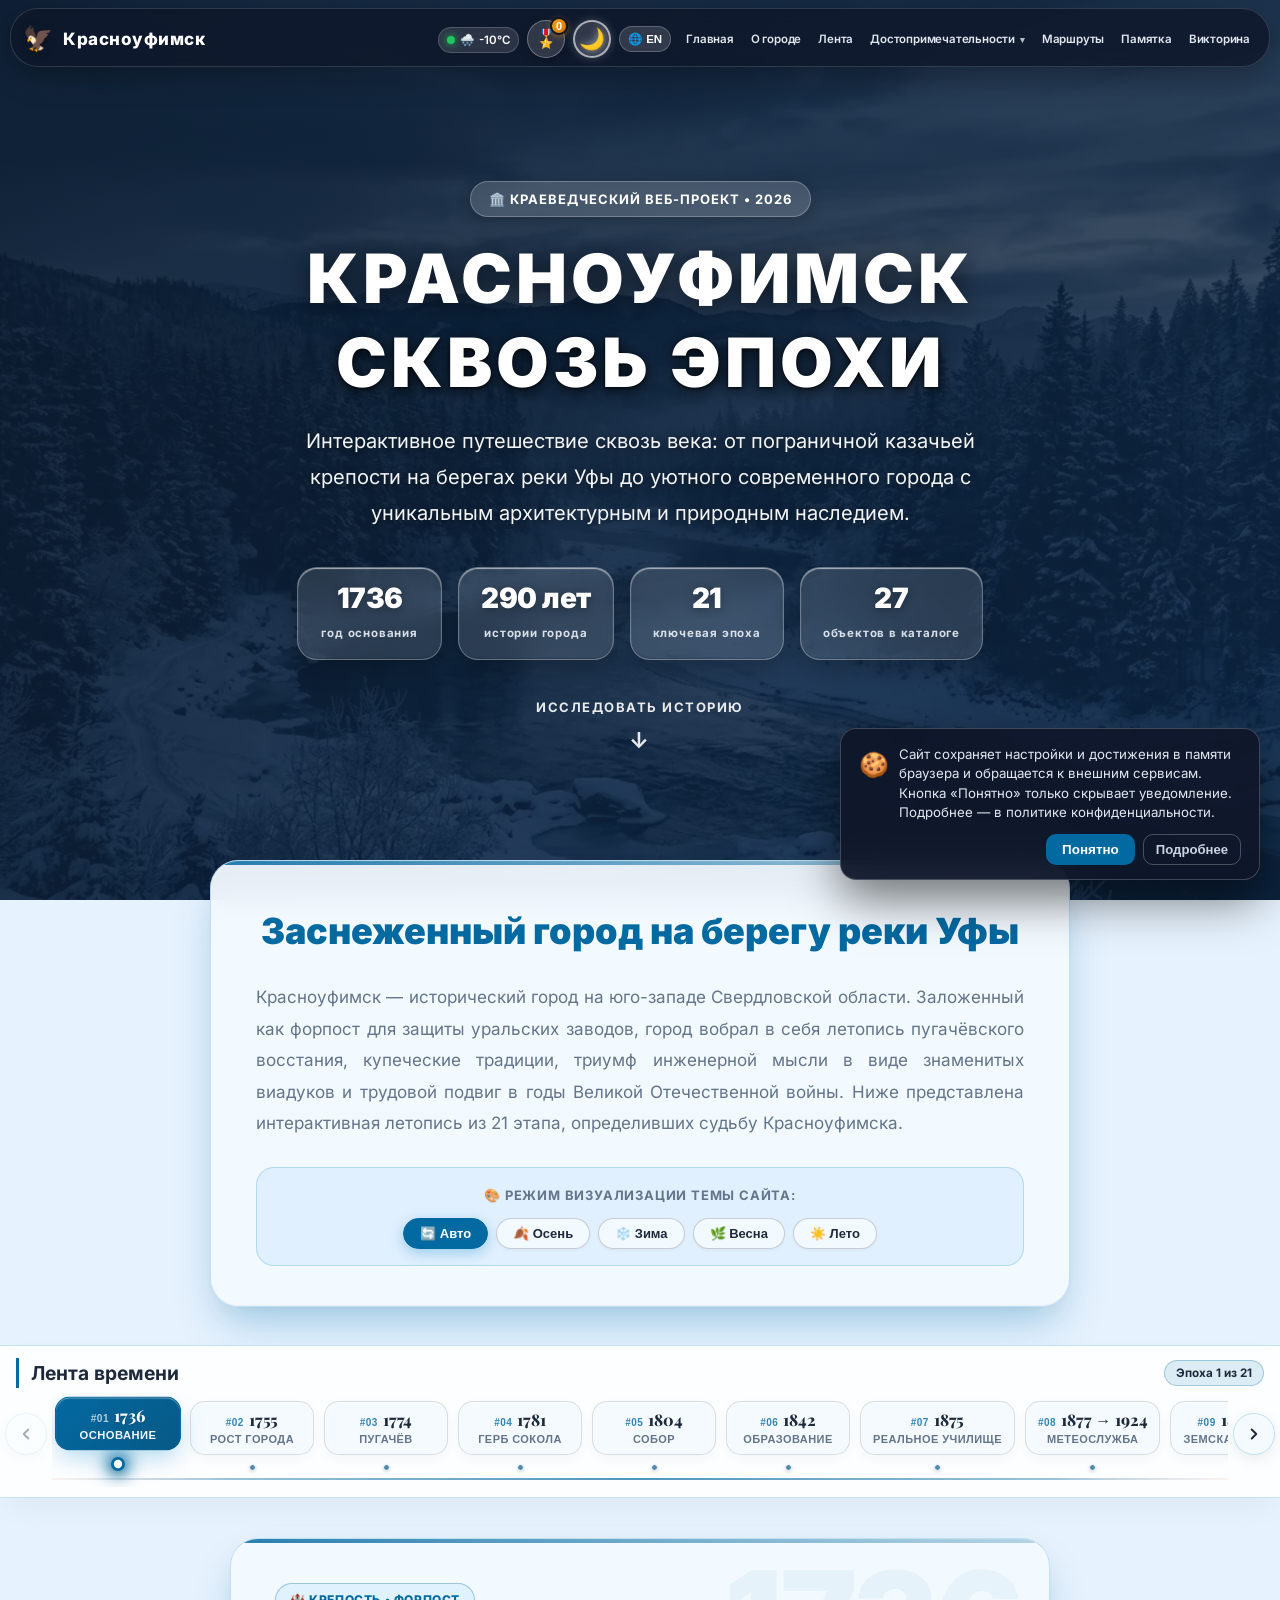
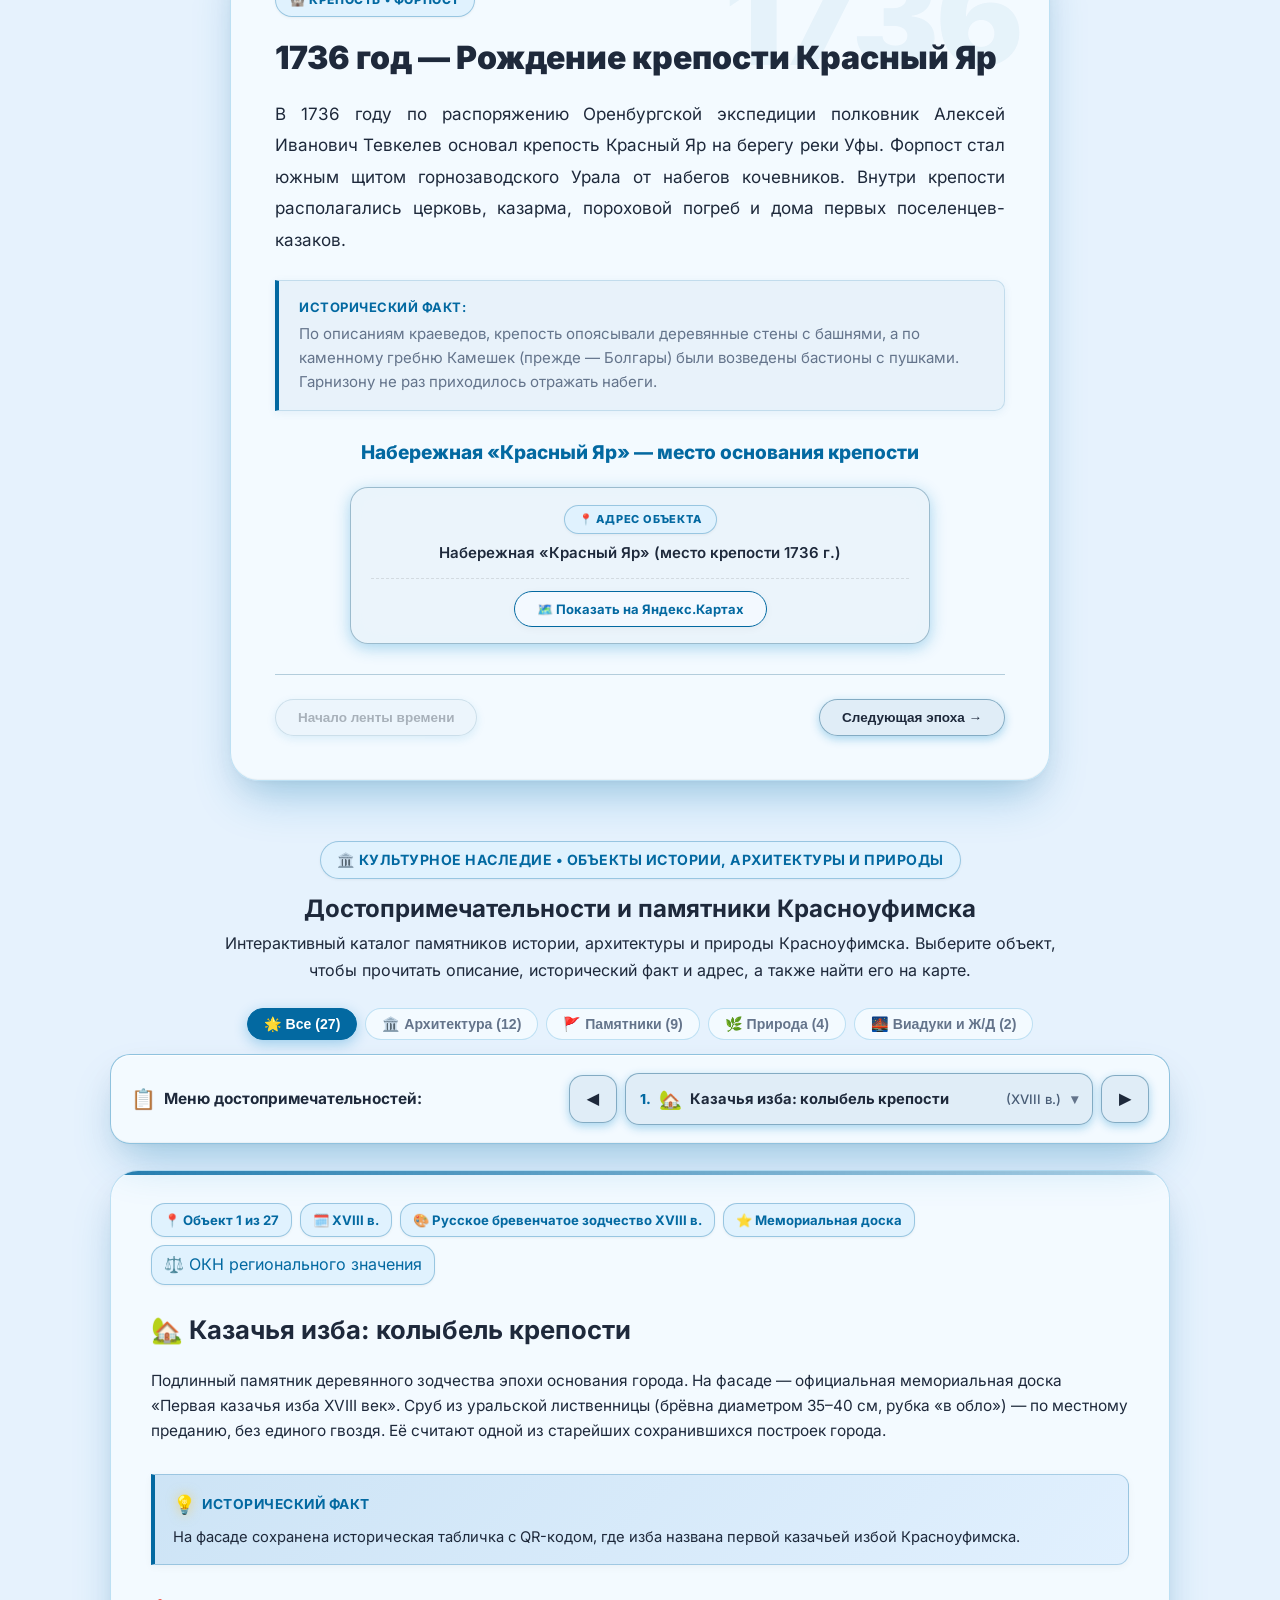
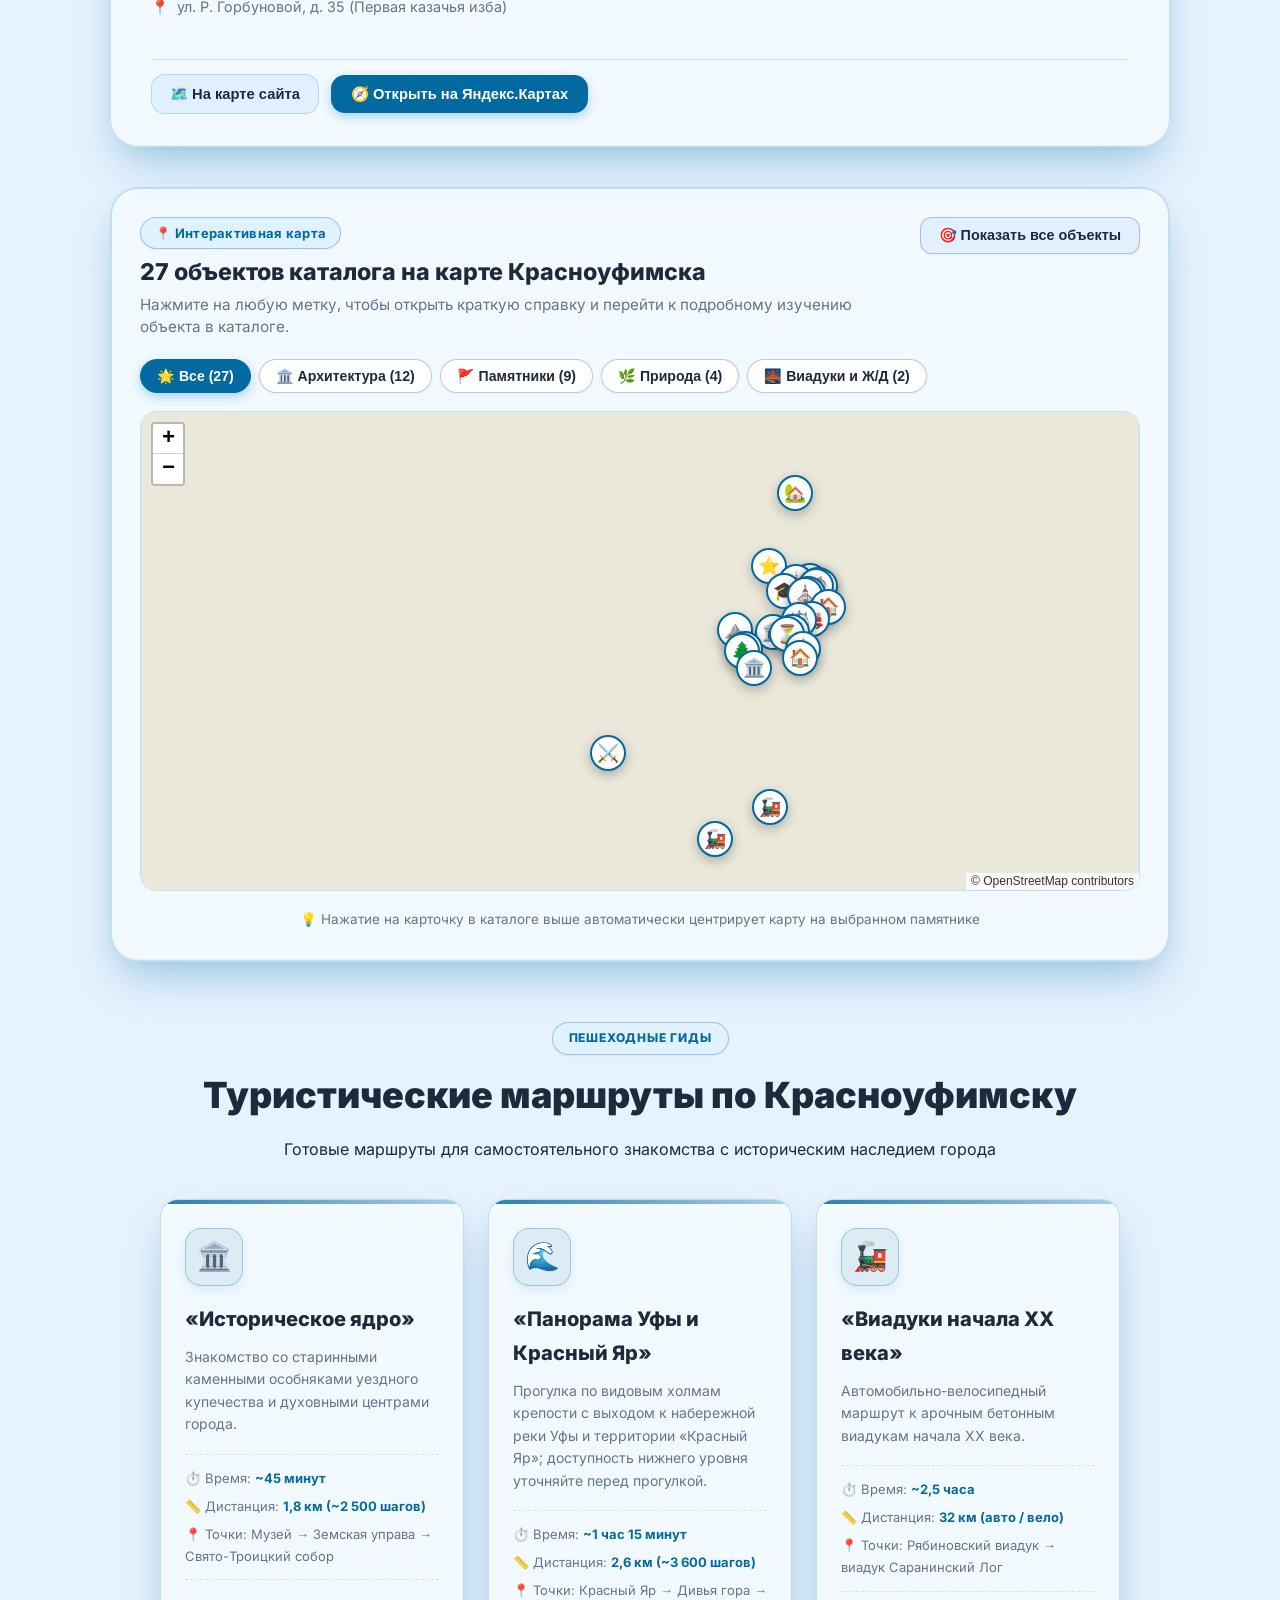
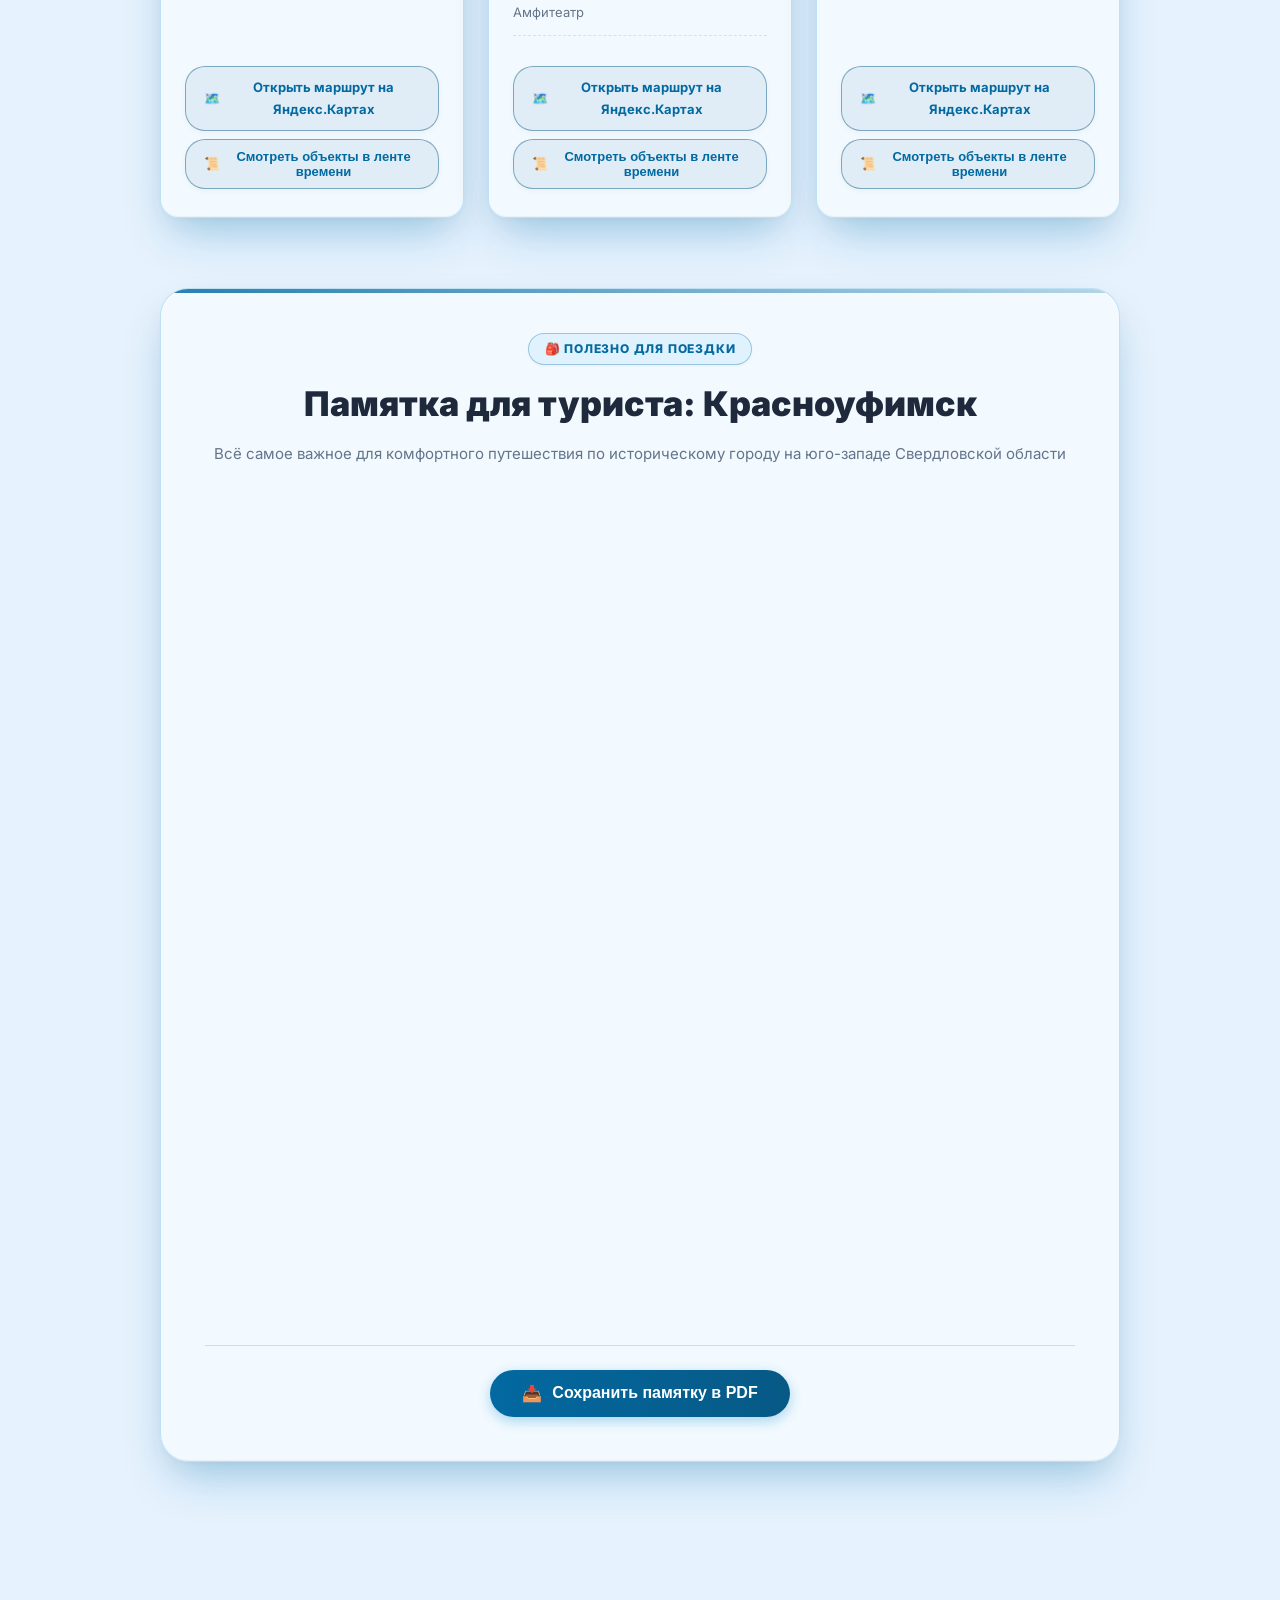
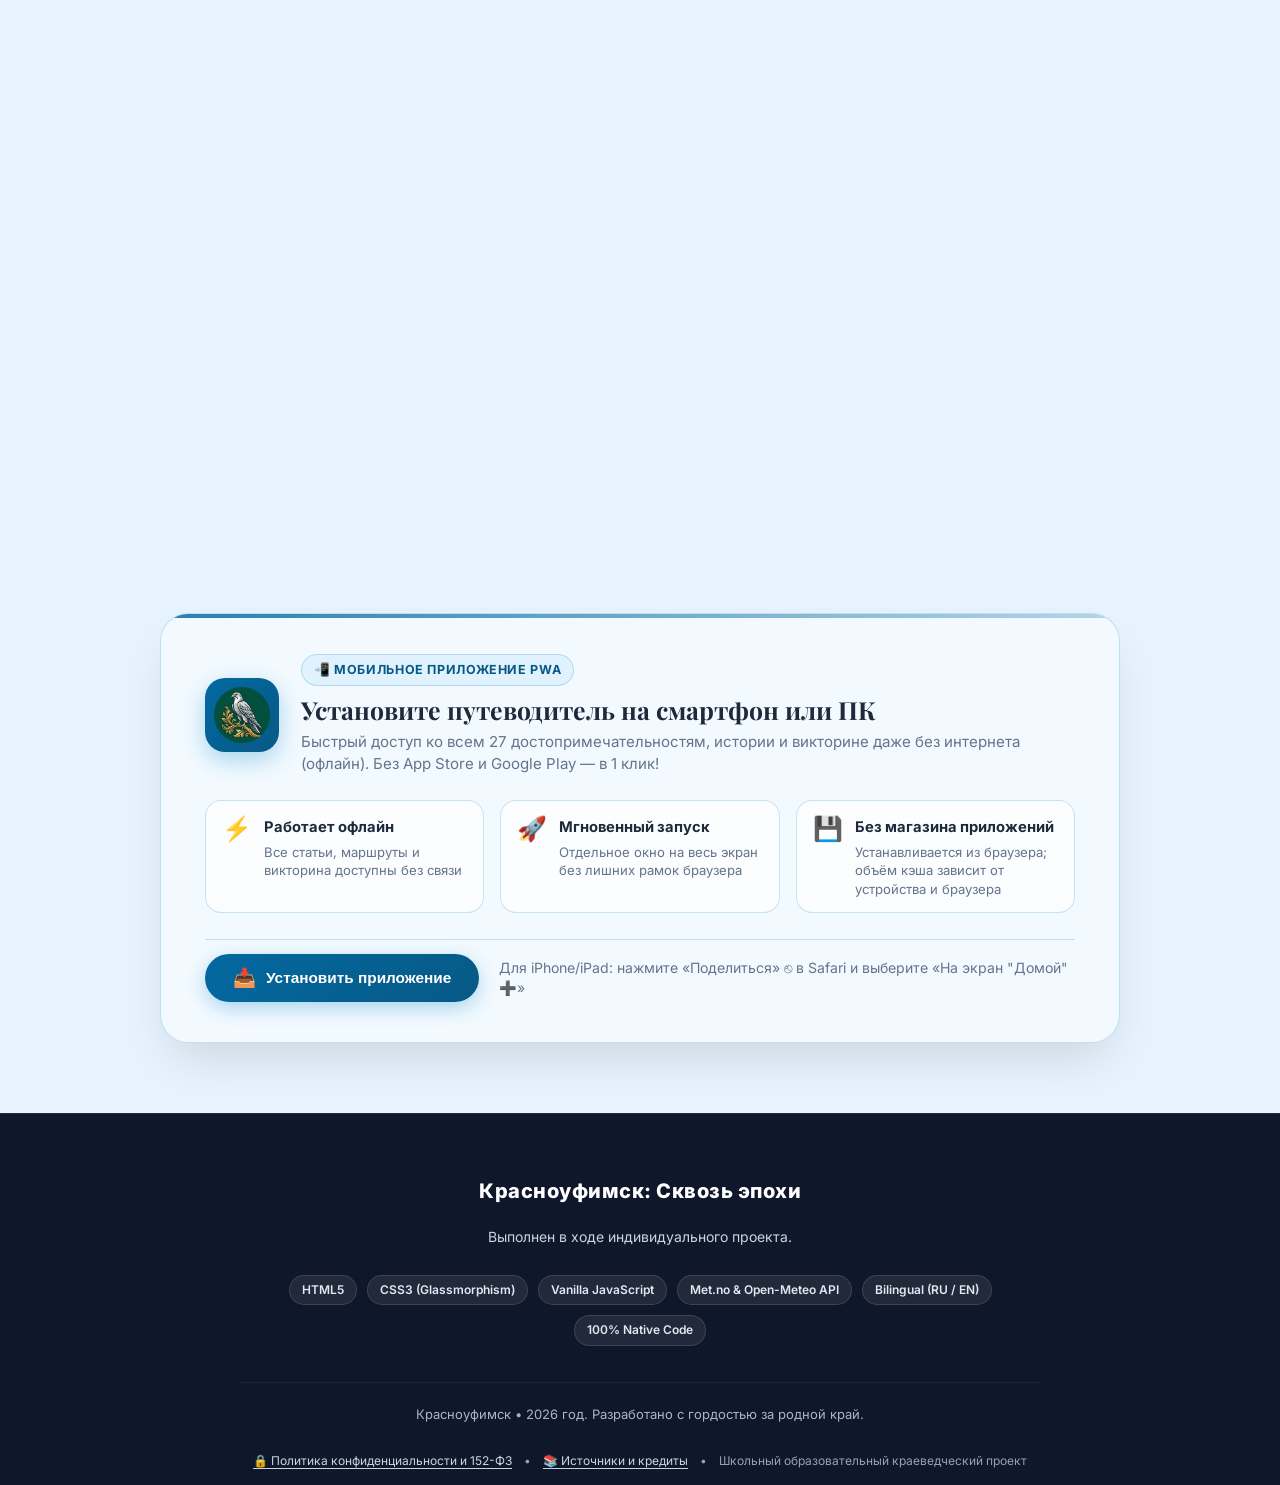
==== commit 3a9f401c: "Add files via upload" ====
--- a/index.html
+++ b/index.html
@@ -142,7 +142,7 @@
 
 <body class="season-autumn">
     <a class="skip-link" href="#timeline" data-i18n="skipLink">Перейти к основному содержанию</a>
-    <noscript><div style="margin:16px;padding:16px;border:2px solid #f59e0b;border-radius:12px;background:#fffbeb;color:#111827"><p>JavaScript отключён: викторина, карта и переключатель языка недоступны. Ниже — статичный список основных эпох и объектов; включите JavaScript для полной версии.</p><h2>21 эпоха истории Красноуфимска</h2><ol><li><strong>1736</strong> — 1736 год — Рождение крепости Красный Яр</li><li><strong>1755</strong> — 1755 год — Слобода и первые ремёсла</li><li><strong>1774</strong> — 1774 год — В огне Пугачёвского бунта</li><li><strong>1781</strong> — 1781 год — Статус уездного города и герб с соколом (1783)</li><li><strong>1804</strong> — 1804 год — Возведение Свято-Троицкого собора</li><li><strong>1842</strong> — 1842 год — Первое уездное училище</li><li><strong>1875</strong> — 1875 год — Реальное училище: колыбель науки</li><li><strong>1877 → 1924</strong> — 1877 → 1924 гг. — Становление службы погоды: станция ВМО 28434</li><li><strong>1880–1886</strong> — 1880–1886 годы — М. И. Мизеров и земская больница</li><li><strong>1890-е</strong> — 1890-е годы — Купеческий расцвет и каменная застройка</li><li><strong>1914</strong> — 1914 год — Церковь святого Александра Невского</li><li><strong>1915</strong> — 1915–1920 годы — Железная дорога и виадуки</li><li><strong>1918</strong> — 1918–1919 годы — Красноуфимск в Гражданской войне</li><li><strong>1930-е</strong> — 1930-е годы — Советская перестройка города</li><li><strong>1941–45</strong> — 1941–1945 годы — Фронт, тыл, победа!</li><li><strong>1960-е</strong> — 1960-е годы — Красноуфимская селекционная станция</li><li><strong>1970-е</strong> — 1970-е годы — Советский расцвет Красноуфимска</li><li><strong>1990-е</strong> — 1990-е годы — Новая Россия: трудный путь</li><li><strong>2000-е</strong> — 2000-е годы — Реставрация и туристическое развитие</li><li><strong>2016</strong> — 2016 год — 280-летие Красноуфимска</li><li><strong>2026</strong> — 2026 год — Красноуфимску 290 лет: сквозь эпохи</li></ol><h2>27 достопримечательностей и исторических мест</h2><ol><li><strong>Казачья изба: колыбель крепости</strong> (XVIII в.) — ул. Р. Горбуновой, д. 35 (Первая казачья изба)</li><li><strong>Вокзал Красноуфимска (мастерская А. В. Щусева)</strong> (1915 г.) — ул. Станционная, 11</li><li><strong>Краеведческий музей (ул. Советская, 42)</strong> (1912 г.) — ул. Советская, д. 42</li><li><strong>Бывшее реальное (промышленное) училище</strong> (1875 г.) — ул. Ленина, д. 79</li><li><strong>Доходный дом К.А. Шевелина</strong> (XIX в.) — ул. Рогозинниковых, 35</li><li><strong>Свято-Троицкий собор</strong> (1804 г.) — ул. Куйбышева, д. 5</li><li><strong>Церковь святого Александра Невского</strong> (1903–1914 гг.) — ул. Мизерова, д. 88</li><li><strong>Здание Земской управы (ул. Советская, 17)</strong> (1912 г.) — ул. Советская, д. 17</li><li><strong>Корпус винокуренного завода (казённый винный склад)</strong> (нач. XX в.) — ул. Мизерова, 66</li><li><strong>Музей «Красноуфимская земская больница»</strong> (1886 г.) — ул. Свободы, д. 16 (Музей земской больницы)</li><li><strong>Арт-объект «Перекрёсток времен»</strong> (XXI в.) — ул. Советская, д. 22 (сквер с городскими часами)</li><li><strong>Пожарная часть №73 (ул. Ленина, 100)</strong> (1949–1950-е гг.) — ул. Ленина, д. 100 (историческое пожарное депо)</li><li><strong>Дивья гора</strong> (Природа) — Дивья гора, западная часть города</li><li><strong>Центральная площадь города</strong> (XVIII–XX вв.) — Площадь Ленина / ул. Советская</li><li><strong>Памятный знак Салавату Юлаеву</strong> (2008 г.) — ул. Салавата Юлаева</li><li><strong>Аллея Памяти и Вечный огонь</strong> (2010 г.) — ул. Куйбышева, 3 (у площади Свято-Троицкого собора)</li><li><strong>Паровоз-памятник серии «Л» («Лебедянка»)</strong> (1951 / 1995 гг.) — ул. Угольная / ул. Сухобского (у локомотивного депо)</li><li><strong>Дом, где жила Е.Д. Стасова</strong> (1941–1945 гг.) — Пролетарская ул., 101</li><li><strong>Рябиновский железнодорожный виадук</strong> (1915–1919 гг.) — Красноуфимский район, пос. Рябиновка</li><li><strong>Набережная реки Уфы и Красный Яр</strong> (2020–2026 гг.) — Верхний уровень набережной у Красного Яра; нижний уровень — «Козий парк»</li><li><strong>Скала «Соколиный (Соколовский) камень»</strong> (~290 млн лет) — Правый берег р. Уфы, ниже д. Рябиновки, в окрестностях пос. Сарана</li><li><strong>Скульптура «Бравый казак»</strong> (XXI в.) — Набережная реки Уфы (Красный Яр)</li><li><strong>Парк «Целитель»</strong> (1884 г.) — Парк «Целитель», у ул. Свободы, 16</li><li><strong>Арт-объект «Акула Геликоприон»</strong> (2019 г.) — Набережная реки Уфы</li><li><strong>Штаб 28-й дивизии В.М. Азина</strong> (1919 г.) — ул. Свердлова, 9/50 (угол ул. Пролетарской, 50)</li><li><strong>Скульптура «Девочка с самолётиком»</strong> (2019 г.) — Верхний уровень набережной реки Уфы, Красный Яр</li><li><strong>Камешек: часовня Иосифа Песнописца и место дозорной башни</strong> (XVIII в.) — Пролетарская ул., 81а, Камешек</li></ol><p><a href="planner.html">Планировщик поездки</a></p></div></noscript>
+    <noscript><div style="margin:16px;padding:16px;border:2px solid #f59e0b;border-radius:12px;background:#fffbeb;color:#111827"><p>JavaScript отключён: викторина, карта и переключатель языка недоступны. Ниже — статичный список основных эпох и объектов; включите JavaScript для полной версии.</p><h2>21 эпоха истории Красноуфимска</h2><ol><li><strong>1736</strong> — 1736 год — Рождение крепости Красный Яр</li><li><strong>1755</strong> — 1755 год — Слобода и первые ремёсла</li><li><strong>1774</strong> — 1774 год — В огне Пугачёвского бунта</li><li><strong>1781</strong> — 1781 год — Статус уездного города и герб с соколом (1783)</li><li><strong>1804</strong> — 1804 год — Возведение Свято-Троицкого собора</li><li><strong>1842</strong> — 1842 год — Городское мужское училище</li><li><strong>1875</strong> — 1875 год — Реальное училище: колыбель науки</li><li><strong>1877 → 1924</strong> — 1877 → 1924 гг. — Становление службы погоды: станция ВМО 28434</li><li><strong>1880–1886</strong> — 1880–1886 годы — М. И. Мизеров и земская больница</li><li><strong>1890-е</strong> — 1890-е годы — Купеческий расцвет и каменная застройка</li><li><strong>1914</strong> — 1914 год — Церковь святого Александра Невского</li><li><strong>1915</strong> — 1915–1920 годы — Железная дорога и виадуки</li><li><strong>1918</strong> — 1918–1919 годы — Красноуфимск в Гражданской войне</li><li><strong>1930-е</strong> — 1930-е годы — Советская перестройка города</li><li><strong>1941–1945</strong> — 1941–1945 годы — Фронт, тыл, победа!</li><li><strong>1960-е</strong> — 1960-е годы — Красноуфимская селекционная станция</li><li><strong>1970-е</strong> — 1970-е годы — Советский расцвет Красноуфимска</li><li><strong>1990-е</strong> — 1990-е годы — Новая Россия: трудный путь</li><li><strong>2000-е</strong> — 2000-е годы — Реставрация и туристическое развитие</li><li><strong>2016</strong> — 2016 год — 280-летие Красноуфимска</li><li><strong>2026</strong> — 2026 год — Красноуфимску 290 лет: сквозь эпохи</li></ol><h2>27 достопримечательностей и исторических мест</h2><ol><li><strong>Казачья изба: колыбель крепости</strong> (XVIII в.) — ул. Р. Горбуновой, д. 35 (Первая казачья изба)</li><li><strong>Вокзал Красноуфимска (мастерская А. В. Щусева)</strong> (1915 г.) — ул. Станционная, 11</li><li><strong>Краеведческий музей (ул. Советская, 42)</strong> (1912 г.) — ул. Советская, д. 42</li><li><strong>Бывшее реальное (промышленное) училище</strong> (кон. XIX в.) — ул. Ленина, д. 79</li><li><strong>Доходный дом К. А. Шевелина</strong> (XIX в.) — ул. Рогозинниковых, 35</li><li><strong>Свято-Троицкий собор</strong> (1804 г.) — ул. Куйбышева, д. 5</li><li><strong>Церковь святого Александра Невского</strong> (1903–1914 гг.) — ул. Мизерова, д. 88</li><li><strong>Здание Земской управы (ул. Советская, 17)</strong> (1912 г.) — ул. Советская, д. 17</li><li><strong>Корпус винокуренного завода</strong> (нач. XX в.) — ул. Мизерова, 66</li><li><strong>Музей «Красноуфимская земская больница»</strong> (1886 г.) — ул. Свободы, д. 16 (Музей земской больницы)</li><li><strong>Арт-объект «Перекрёсток времён»</strong> (XXI в.) — ул. Советская, д. 22 (сквер с городскими часами)</li><li><strong>Пожарная часть №73 (ул. Ленина, 100)</strong> (1953 г.) — ул. Ленина, д. 100 (историческое пожарное депо)</li><li><strong>Дивья гора</strong> (Природа) — Дивья гора, западная часть города</li><li><strong>Центральная площадь города</strong> (XX в. – сегодня) — Площадь Ленина / ул. Советская</li><li><strong>Памятный знак Салавату Юлаеву</strong> (2008 г.) — ул. Салавата Юлаева</li><li><strong>Аллея Памяти и Вечный огонь</strong> (2010 г.) — ул. Куйбышева, 3 (у площади Свято-Троицкого собора)</li><li><strong>Паровоз-памятник серии «Л» («Лебедянка»)</strong> (1951 / 1995 гг.) — ул. Угольная / ул. Сухобского (у локомотивного депо)</li><li><strong>Дом, где жила Е. Д. Стасова</strong> (1940-е гг.) — Пролетарская ул., 101</li><li><strong>Рябиновский железнодорожный виадук</strong> (1915–1919 гг.) — Красноуфимский округ, д. Рябиновка</li><li><strong>Набережная реки Уфы и Красный Яр</strong> (2020–2026 гг.) — Верхний уровень набережной у Красного Яра; нижний уровень — «Козий парк»</li><li><strong>Скала «Соколиный (Соколовский) камень»</strong> (~290 млн лет) — Правый берег р. Уфы, ниже д. Рябиновки, в окрестностях пос. Сарана</li><li><strong>Скульптура «Бравый казак»</strong> (XXI в.) — Набережная реки Уфы (Красный Яр)</li><li><strong>Парк «Целитель»</strong> (1884 г.) — Парк «Целитель», у ул. Свободы, 16</li><li><strong>Арт-объект «Акула Геликоприон»</strong> (не позднее 2020 г.) — Набережная реки Уфы</li><li><strong>Штаб 28-й дивизии В. М. Азина</strong> (1919 г.) — ул. Свердлова, 9/50 (угол ул. Пролетарской, 50)</li><li><strong>Скульптура «Девочка с самолётиком»</strong> (2019 г.) — Верхний уровень набережной реки Уфы, Красный Яр</li><li><strong>Камешек: часовня Иосифа Песнописца и место дозорной башни</strong> (XVIII в. / кон. XIX в.) — Пролетарская ул., 81а, Камешек</li></ol><p><a href="planner.html">Планировщик поездки</a></p></div></noscript>
 
     <!-- Премиальная фоновая аура глубины (Ambient Aurora Glow) -->
     <div class="ambient-glow-backdrop" aria-hidden="true">
@@ -309,19 +309,19 @@
             <div class="hero-stats">
                 <div class="stat-item">
                     <span class="stat-number">1736</span>
-                    <span class="stat-label" data-i18n="statFounded">Год основания</span>
+                    <span class="stat-label" data-i18n="statFounded">год основания</span>
                 </div>
                 <div class="stat-item">
                     <span class="stat-number" id="city-age-stat">290 лет</span>
-                    <span class="stat-label" data-i18n="statYears">Истории города</span>
+                    <span class="stat-label" data-i18n="statYears">истории города</span>
                 </div>
                 <div class="stat-item">
                     <span class="stat-number">21</span>
-                    <span class="stat-label" data-i18n="statEpochs">Ключевых эпох</span>
+                    <span class="stat-label" data-i18n="statEpochs">ключевая эпоха</span>
                 </div>
                 <div class="stat-item">
                     <span class="stat-number">27</span>
-                    <span class="stat-label" data-i18n="statMonuments">Объектов в каталоге</span>
+                    <span class="stat-label" data-i18n="statMonuments">объектов в каталоге</span>
                 </div>
             </div>
 
@@ -922,7 +922,7 @@
                 <span class="footer-legal-sep">•</span>
                 <a href="#sources-modal" onclick="openSourcesModal(); return false;" class="footer-legal-link" data-i18n="footerSourcesLink">📚 Источники и кредиты</a>
                 <span class="footer-legal-sep">•</span>
-                <span data-i18n="footerTerms">Некоммерческий образовательный краеведческий проект</span>
+                <span data-i18n="footerTerms">Школьный образовательный краеведческий проект</span>
             </div>
         </div>
     </footer>
@@ -1102,7 +1102,7 @@
                 <button type="button" class="passport-close-btn" onclick="closePrivacyModal()" aria-label="Закрыть">✕</button>
             </div>
             <div class="passport-modal-body" style="font-size:0.88rem; line-height:1.6; color:var(--text-main);">
-                <p data-i18n="privacyP1"><strong>1. О проекте.</strong> «Красноуфимск: Сквозь эпохи» — некоммерческий образовательный сайт, созданный в ходе индивидуального проекта. По вопросам работы сайта и обработки данных: <a href="/cdn-cgi/l/email-protection#53382132203d3c26353a3e20387d3b3a20273c212a7d303c3d27323027133e323a3f7d2126"><span class="__cf_email__" data-cfemail="6d061f0c1e0302180b04001e064305041e19021f14430e0203190c0e192d000c0401431f18">[email&#160;protected]</span></a>.</p>
+                <p data-i18n="privacyP1"><strong>1. О проекте.</strong> «Красноуфимск: Сквозь эпохи» — некоммерческий образовательный сайт, созданный в ходе индивидуального проекта. По вопросам работы сайта и обработки данных: <a href="/cdn-cgi/l/email-protection#0c677e6d7f6263796a65617f672264657f78637e75226f6362786d6f784c616d6560227e79"><span class="__cf_email__" data-cfemail="4f243d2e3c21203a2926223c246127263c3b203d36612c20213b2e2c3b0f222e2623613d3a">[email&#160;protected]</span></a>.</p>
                 <p data-i18n="privacyP2"><strong>2. Данные в браузере.</strong> Локальное хранилище сохраняет настройки языка, темы и сезона, данные паспорта исследователя и достижения, отметки чек-листа, выбор о закрытии уведомления и некоторые временные данные, например погоду и результаты поиска. Для офлайн-доступа браузер может сохранять файлы сайта и карты. Удалить данные можно в настройках браузера, очистив данные сайта; настройки и достижения при этом могут быть потеряны. Срок хранения временных данных зависит от функции и настроек браузера.</p>
                 <p data-i18n="privacyP3"><strong>3. Имя для диплома.</strong> Имя обрабатывается в браузере для отображения и создания диплома. Имя в паспорте исследователя может сохраняться в локальном хранилище на устройстве. На общем устройстве не вводите сведения, которые не хотите оставлять другим пользователям.</p>
                 <p data-i18n="privacyP4"><strong>4. Внешние сервисы.</strong> Сайт размещён на GitHub Pages; GitHub сообщает, что записывает IP-адреса посетителей в целях безопасности. Для погоды используются Open-Meteo или Met.no с координатами Красноуфимска. При поиске населённого пункта введённый запрос отправляется в Open-Meteo; не вводите туда конфиденциальные сведения. Если локальная библиотека PDF недоступна, она может загружаться через Cloudflare CDN. Сторонние сервисы могут получать IP-адрес и другие технические сведения; сроки хранения и условия определяются соответствующими сервисами. При переходе на внешние сайты, в том числе Яндекс Карты и Яндекс Расписания, действуют их правила.</p>
@@ -1144,6 +1144,19 @@
                     <li><a href="https://ksk66.ru/2024/05/08/%D0%B2%D0%BE%D0%B5%D0%BD%D0%BD%D0%BE-%D0%BC%D0%B5%D0%BC%D0%BE%D1%80%D0%B8%D0%B0%D0%BB%D1%8C%D0%BD%D0%BE%D0%B5-%D0%BD%D0%B0%D1%81%D0%BB%D0%B5%D0%B4%D0%B8%D0%B5-%D0%BA%D1%80%D0%B0%D1%81%D0%BD%D0%BE/" target="_blank" rel="noopener noreferrer" data-i18n="sourceMemory">KSK66: военно-мемориальное наследие Красноуфимска</a></li>
                     <li><a href="https://emelyan.ru/pamjat/pamjatniki-salavatu-julaevu" target="_blank" rel="noopener noreferrer" data-i18n="sourceSalavat">Емельян.ру: памятный знак Салавату Юлаеву</a></li>
                     <li><a href="https://uraloved.ru/krasnoufimsk" target="_blank" rel="noopener noreferrer" data-i18n="sourceUraloved">Ураловед: история и достопримечательности Красноуфимска</a></li>
+                    <li><a href="https://bibl-krasnoufimsk.ru/index.php/kraevedy/materialy-m-sokolovoj/istoriya-obrazovaniya/265-istoki-nachalnogo-obrazovaniya-krasnoufimskogo-uezda-xix-vek.html" target="_blank" rel="noopener noreferrer" data-i18n="sourceSchoolHistory">Библиотека: история начального образования</a></li>
+                    <li><a href="https://agrokolledg.uralschool.ru/?section_id=4669" target="_blank" rel="noopener noreferrer" data-i18n="sourceCollegeHistory">Музей аграрного колледжа: история училища</a></li>
+                    <li><a href="http://www.museum-kruf.ru/zdanie-byvshego-krasnoufimskogo-promyshlennogo-uchilishha/" target="_blank" rel="noopener noreferrer" data-i18n="sourceSchoolBuilding">Краеведческий музей: здание промышленного училища</a></li>
+                    <li><a href="https://nashural.ru/dostoprimechatelnosti-urala/sverdlovskaya-oblast/troitskij-sobor-v-krasnoufimske/" target="_blank" rel="noopener noreferrer" data-i18n="sourceCathedralHistory">Наш Урал: история Свято-Троицкого собора</a></li>
+                    <li><a href="https://railwayz.info/photolines/station/10963" target="_blank" rel="noopener noreferrer" data-i18n="sourceRailwayStation">Фотолинии: станция Красноуфимск</a></li>
+                    <li><a href="https://go-kruf.midural.ru/special/article/show/id/10236" target="_blank" rel="noopener noreferrer" data-i18n="sourceChapel">Администрация: часовня Иосифа Песнописца</a></li>
+                    <li><a href="https://ksk66.ru/2023/06/20/%D0%B8%D0%B7-%D0%B8%D1%81%D1%82%D0%BE%D1%80%D0%B8%D0%B8-%D0%BA%D1%80%D0%B0%D1%81%D0%BD%D0%BE%D1%83%D1%84%D0%B8%D0%BC%D1%81%D0%BA%D0%BE%D0%B9-%D1%81%D0%B5%D0%BB%D0%B5%D0%BA%D1%86%D0%B8%D0%BE%D0%BD/" target="_blank" rel="noopener noreferrer" data-i18n="sourceBreeding">Краеведческий музей: история селекционной станции</a></li>
+                    <li><a href="https://old.oblgazeta.ru/society/communal-services/110934/" target="_blank" rel="noopener noreferrer" data-i18n="sourceEmbankment2020">Областная газета: скульптуры на набережной в июне 2020 года</a></li>
+                    <li><a href="https://ksk66.ru/2022/11/10/интернет-конкурс-дом-с-историей-общ/" target="_blank" rel="noopener noreferrer" data-i18n="sourceFireHistory">КСК66: история пожарного депо</a></li>
+                    <li><a href="https://ksk66.ru/2026/04/01/оазис-здоровья-и-истории-прогулка-по-п/" target="_blank" rel="noopener noreferrer" data-i18n="sourceParkHistory">Государственный архив: парк «Целитель»</a></li>
+                    <li><a href="https://nashural.ru/dostoprimechatelnosti-urala/sverdlovskaya-oblast/krasnoufimskaya-zemskaya-bolnitsa/" target="_blank" rel="noopener noreferrer" data-i18n="sourceHospitalMuseum">Наш Урал: музей земской больницы</a></li>
+                    <li><a href="https://2gis.ru/krasnoufimsk/geo/70030076416340639" target="_blank" rel="noopener noreferrer" data-i18n="sourceShark2020">2ГИС: скульптура «Акула Геликоприон»</a></li>
+                    <li><a href="https://ksk66.ru/2019/08/23/%D1%83%D0%BD%D0%B8%D0%BA%D0%B0%D0%BB%D1%8C%D0%BD%D1%8B%D0%B5-%D0%B0%D1%80%D1%82-%D0%BE%D0%B1%D1%8A%D0%B5%D0%BA%D1%82%D1%8B-%D0%BF%D0%BE%D1%8F%D0%B2%D1%8F%D1%82%D1%81%D1%8F-%D0%B2-%D0%BA%D1%80%D0%B0/" target="_blank" rel="noopener noreferrer" data-i18n="sourceSharkTrial">КСК66: пробная установка скульптуры в 2019 году</a></li>
                     <li><a href="https://bskportal.ru/travel/longrid/viaduki-v-krasnoufimske-sverdlovskaja-oblast" target="_blank" rel="noopener noreferrer" data-i18n="sourceViaductMore">BSK-портал: виадуки Красноуфимска</a></li>
                     <li><a href="https://www.openstreetmap.org/copyright" target="_blank" rel="noopener noreferrer">© OpenStreetMap contributors</a> • <a href="https://leafletjs.com/" target="_blank" rel="noopener noreferrer">Leaflet</a> (<a href="https://github.com/Leaflet/Leaflet" target="_blank" rel="noopener noreferrer" aria-label="Leaflet — GitHub">GitHub</a>) • <span data-i18n="sourceMapCredits">локальный PMTiles-пакет Protomaps на данных OpenStreetMap</span></li>
                     <li><span data-i18n="sourceTech">Библиотеки карты и PDF, шрифты и погодные сервисы:</span> <a href="https://protomaps.com/" target="_blank" rel="noopener noreferrer">Protomaps</a> (<a href="https://github.com/protomaps/protomaps-leaflet" target="_blank" rel="noopener noreferrer" aria-label="Protomaps Leaflet — GitHub">GitHub</a>) • <a href="https://pdfmake.github.io/docs/" target="_blank" rel="noopener noreferrer">pdfmake</a> • <a href="https://rsms.me/inter/" target="_blank" rel="noopener noreferrer">Inter</a> • <a href="https://github.com/clauseggers/Playfair-Display" target="_blank" rel="noopener noreferrer">Playfair Display</a> • <a href="https://open-meteo.com/" target="_blank" rel="noopener noreferrer">Open-Meteo</a> • <a href="https://www.met.no/" target="_blank" rel="noopener noreferrer">Met.no</a></li>
@@ -1182,7 +1195,8 @@
     
     
     
-<script>(function(){function c(){var b=a.contentDocument||(a.contentWindow&&a.contentWindow.document);if(b){var d=b.createElement('script');d.innerHTML="window.__CF$cv$params={r:'a5a46076ff546dac',t:'MTc5NDY0MjExOA=='};var l=window.parent.location,o;try{o=new URL(l.origin).origin}catch(e){try{o=new URL(new URL(l.href).origin).origin}catch(e){o=''}}var u='/cdn-cgi/challenge-platform/scripts/jsd/main.js?ray=a5a46076ff546dac',a=document.createElement('script');a.src=o?new URL(u,o).href:u;document.getElementsByTagName('head')[0].appendChild(a);";b.getElementsByTagName('head')[0].appendChild(d)}}if(document.body){var a=document.createElement('iframe');a.height=1;a.width=1;a.style.position='absolute';a.style.top=0;a.style.left=0;a.style.border='none';a.style.visibility='hidden';document.body.appendChild(a);if('loading'!==document.readyState)c();else if(window.addEventListener)document.addEventListener('DOMContentLoaded',c);else{var e=document.onreadystatechange||function(){};document.onreadystatechange=function(b){e(b);'loading'!==document.readyState&&(document.onreadystatechange=e,c())}}}})();</script></body>
+<script type="module" src="https://static.cloudflareinsights.com/beacon.min.js/vce701823e78c4301a35b7e07294d87301792088814092" integrity="sha512-UKNk8GbxkABxKcXYuLkO16EleLGUkcvJWtpSNmExE0Too3ZaFAxTscNWEc1OdAv5/BikHawapSCaiD2XCmp+Bw==" data-cf-beacon='{"version":"2024.11.0","token":"1954b47c125f43f8b4338b3c4f804e4f","spa":2}' crossorigin="anonymous"></script>
+<script>(function(){function c(){var b=a.contentDocument||(a.contentWindow&&a.contentWindow.document);if(b){var d=b.createElement('script');d.innerHTML="window.__CF$cv$params={r:'a5a598132dffd9c3',t:'MTc5NDY1NDg4MQ=='};var l=window.parent.location,o;try{o=new URL(l.origin).origin}catch(e){try{o=new URL(new URL(l.href).origin).origin}catch(e){o=''}}var u='/cdn-cgi/challenge-platform/scripts/jsd/main.js?ray=a5a598132dffd9c3',a=document.createElement('script');a.src=o?new URL(u,o).href:u;document.getElementsByTagName('head')[0].appendChild(a);";b.getElementsByTagName('head')[0].appendChild(d)}}if(document.body){var a=document.createElement('iframe');a.height=1;a.width=1;a.style.position='absolute';a.style.top=0;a.style.left=0;a.style.border='none';a.style.visibility='hidden';document.body.appendChild(a);if('loading'!==document.readyState)c();else if(window.addEventListener)document.addEventListener('DOMContentLoaded',c);else{var e=document.onreadystatechange||function(){};document.onreadystatechange=function(b){e(b);'loading'!==document.readyState&&(document.onreadystatechange=e,c())}}}})();</script></body>
 
 
 
--- a/assets/index.css
+++ b/assets/index.css
@@ -1326,7 +1326,7 @@
             font-size: 11.5px;
             font-weight: 700;
             color: #e2e8f0;
-            text-transform: uppercase;
+            text-transform: none;
             letter-spacing: 0.8px;
             opacity: 0.95;
         }
@@ -7671,3 +7671,13 @@
 
 /* Адрес для обращений и ссылки должны помещаться в окне на узких экранах. */
 #privacy-modal .passport-modal-body, #sources-modal .passport-modal-body { overflow-wrap: anywhere; }
+
+/* Прокрутка длинных юридических окон не передаётся странице под ними. */
+html.legal-dialog-open { overflow: hidden; overscroll-behavior: none; }
+#privacy-modal .passport-modal-body, #sources-modal .passport-modal-body {
+    min-height: 0;
+    overscroll-behavior: contain;
+    -webkit-overflow-scrolling: touch;
+}
+#privacy-modal .passport-modal-body a { color: #1d4ed8; text-decoration: underline; text-underline-offset: 2px; }
+body.dark-theme #privacy-modal .passport-modal-body a { color: #7dd3fc; }
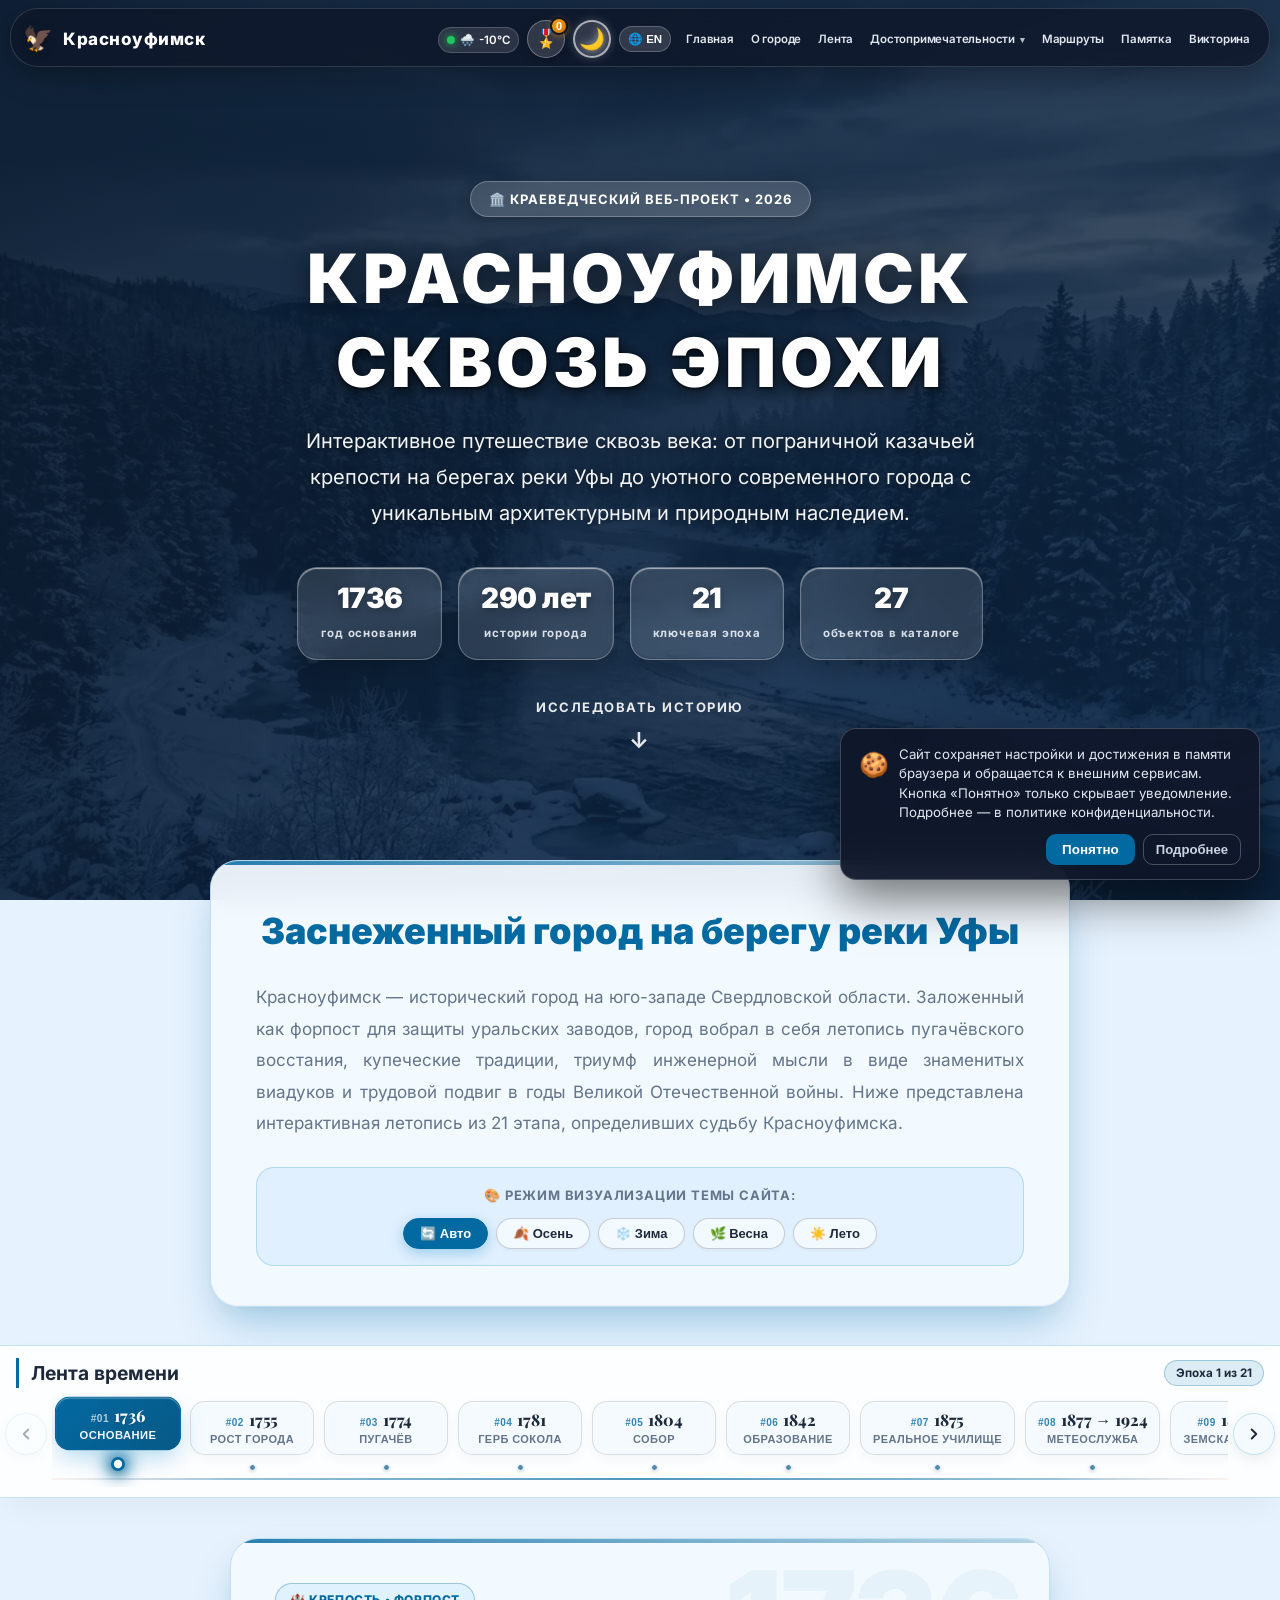
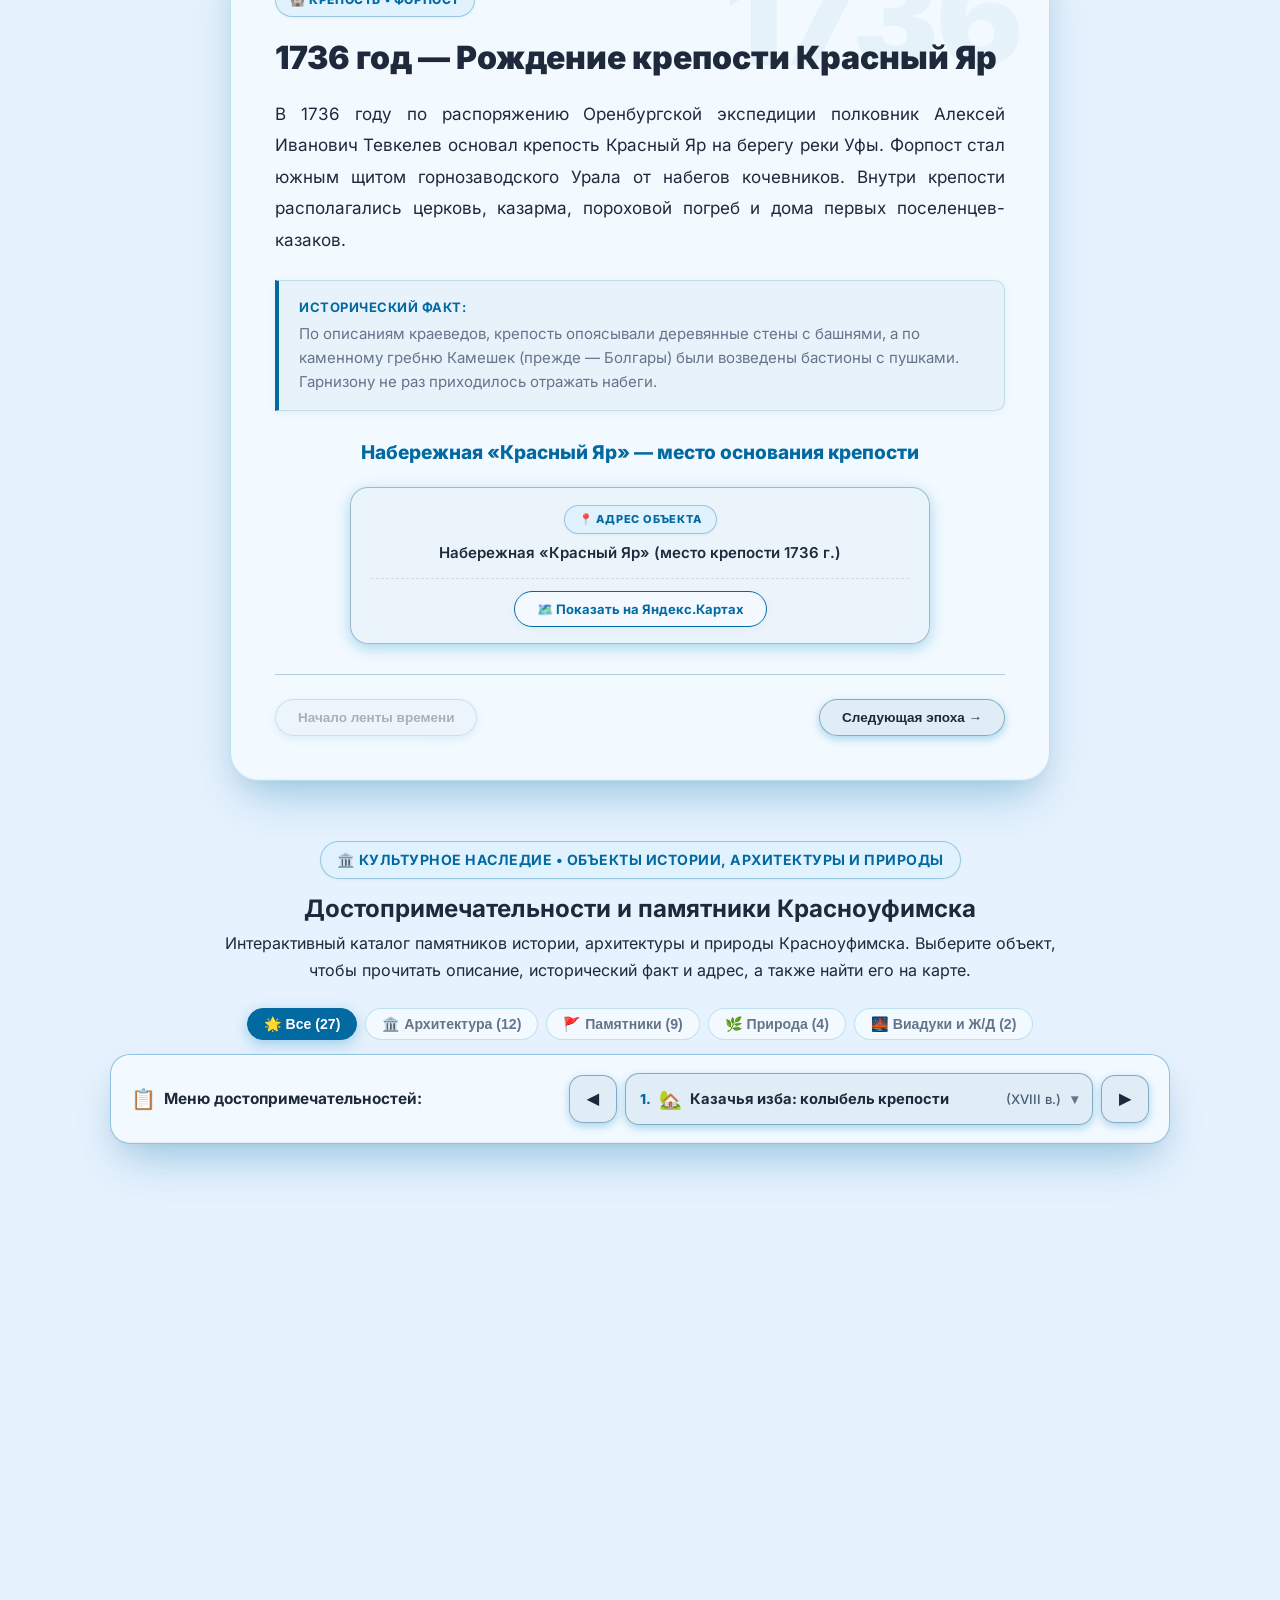
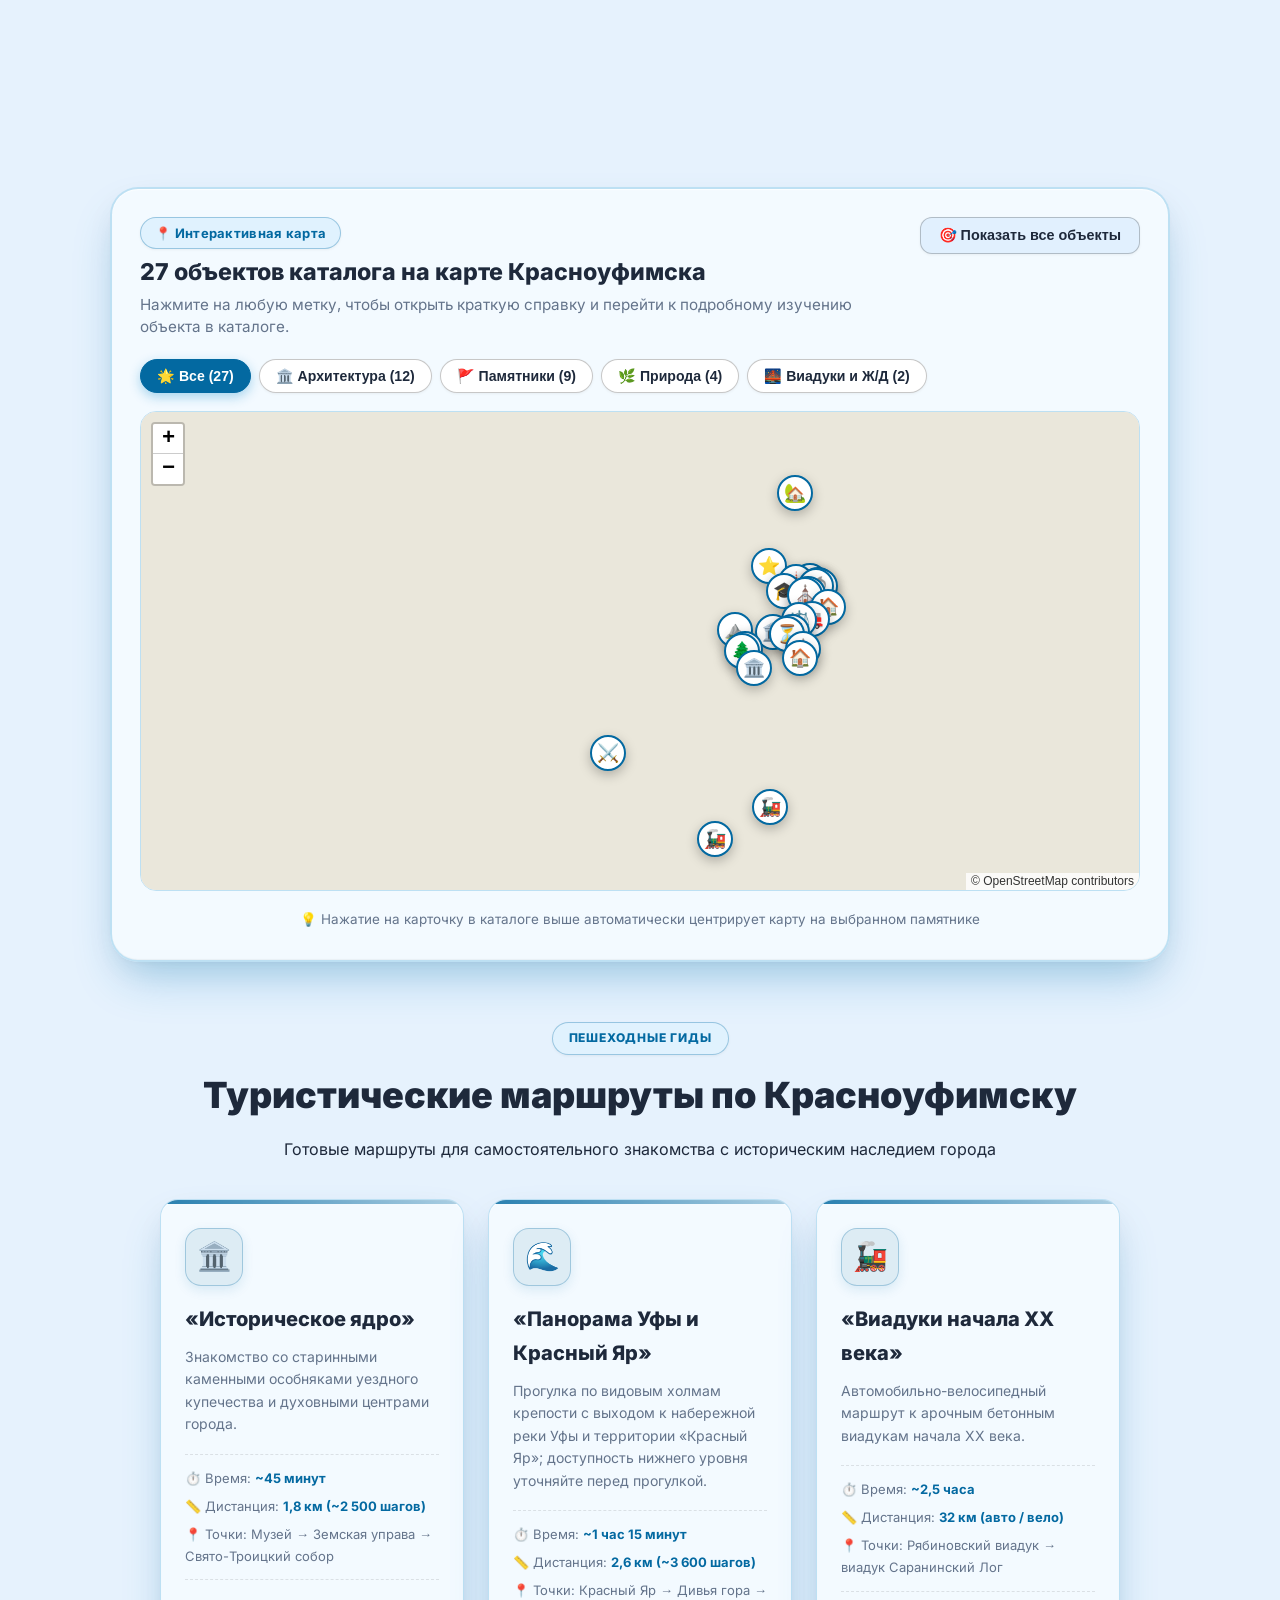
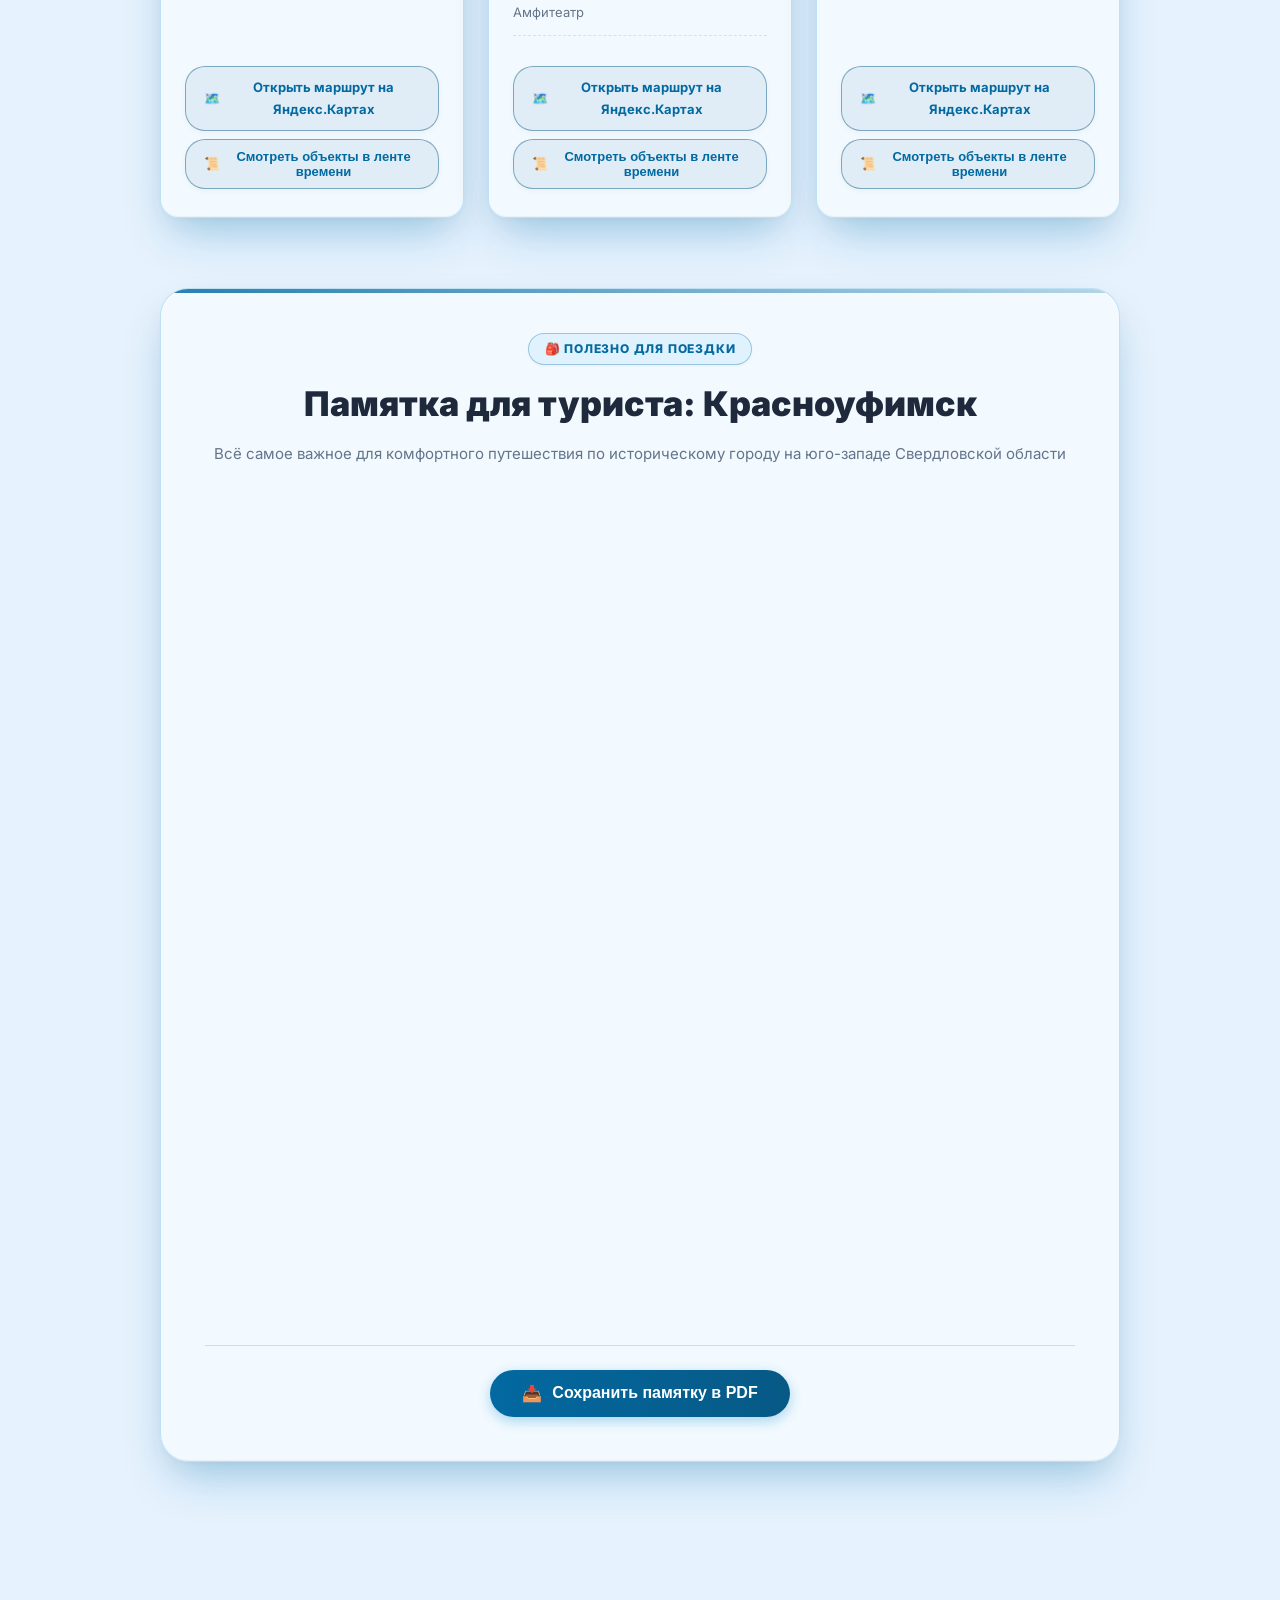
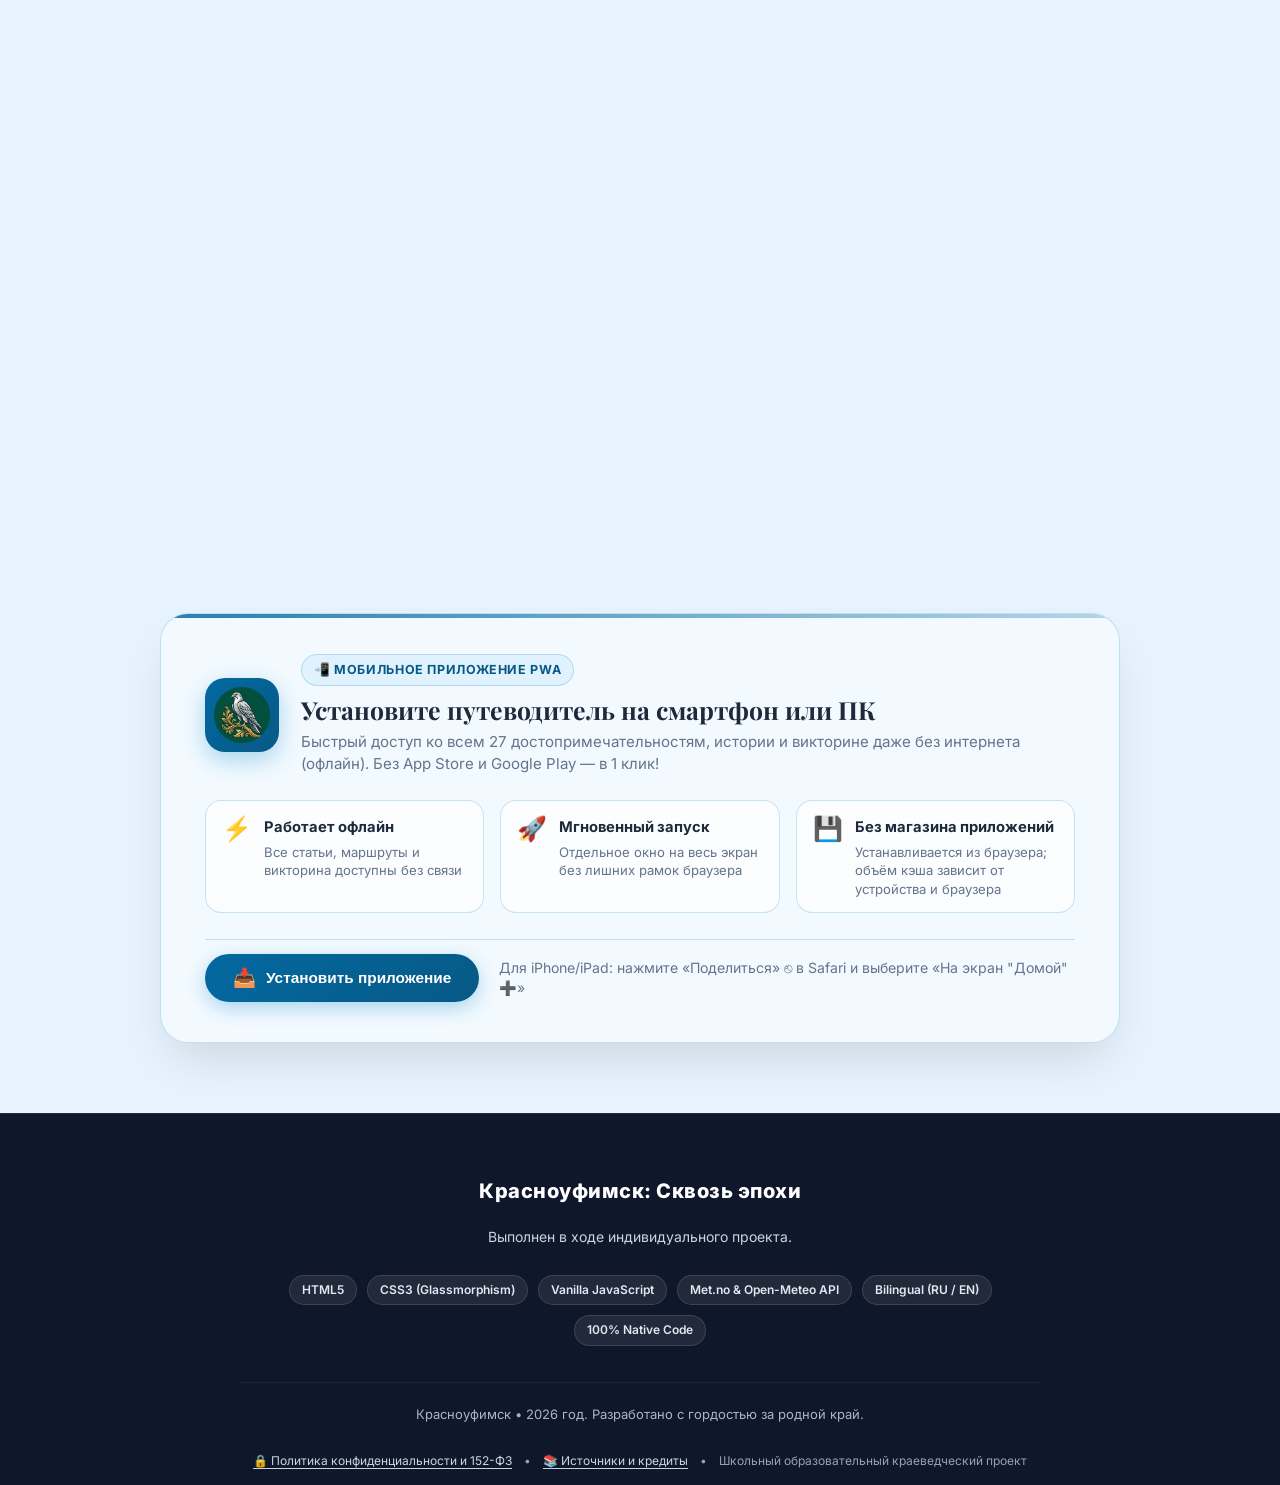
==== commit 9ef59967: "Add files via upload" ====
--- a/index.html
+++ b/index.html
@@ -262,6 +262,10 @@
                         <span class="mobile-nav-icon">🏛️</span>
                         <span data-i18n="navSights">Достопримечательности</span>
                     </a>
+                    <a href="#sights-map-card" class="mobile-nav-link" onclick="handleMobileNavClick(event, 'sights-map-card')">
+                        <span class="mobile-nav-icon">🗺️</span>
+                        <span data-i18n="navMapShort">Карта</span>
+                    </a>
                     <a href="#routes" class="mobile-nav-link" onclick="handleMobileNavClick(event, 'routes')">
                         <span class="mobile-nav-icon">🚶</span>
                         <span data-i18n="navRoutes">Маршруты</span>
@@ -484,7 +488,7 @@
                     <p class="sights-map-desc" data-i18n="sightsMapDesc">Нажмите на любую метку, чтобы открыть краткую справку и перейти к подробному изучению объекта в каталоге.</p>
                 </div>
                 <div class="sights-map-controls">
-                    <button type="button" class="sights-map-btn-reset" onclick="resetSightsMapView()" title="Сбросить масштаб и показать весь город" data-i18n="sightsMapReset">
+                    <button type="button" class="sights-map-btn-reset" onclick="resetSightsMapView()" title="Показать все объекты карты" data-i18n="sightsMapReset">
                         🎯 Показать все объекты
                     </button>
                 </div>
@@ -1102,7 +1106,7 @@
                 <button type="button" class="passport-close-btn" onclick="closePrivacyModal()" aria-label="Закрыть">✕</button>
             </div>
             <div class="passport-modal-body" style="font-size:0.88rem; line-height:1.6; color:var(--text-main);">
-                <p data-i18n="privacyP1"><strong>1. О проекте.</strong> «Красноуфимск: Сквозь эпохи» — некоммерческий образовательный сайт, созданный в ходе индивидуального проекта. По вопросам работы сайта и обработки данных: <a href="/cdn-cgi/l/email-protection#0c677e6d7f6263796a65617f672264657f78637e75226f6362786d6f784c616d6560227e79"><span class="__cf_email__" data-cfemail="4f243d2e3c21203a2926223c246127263c3b203d36612c20213b2e2c3b0f222e2623613d3a">[email&#160;protected]</span></a>.</p>
+                <p data-i18n="privacyP1"><strong>1. О проекте.</strong> «Красноуфимск: Сквозь эпохи» — некоммерческий образовательный сайт, созданный в ходе индивидуального проекта. По вопросам работы сайта и обработки данных: <a href="/cdn-cgi/l/email-protection#9cf7eefdeff2f3e9faf5f1eff7b2f4f5efe8f3eee5b2fff3f2e8fdffe8dcf1fdf5f0b2eee9"><span class="__cf_email__" data-cfemail="bbd0c9dac8d5d4ceddd2d6c8d095d3d2c8cfd4c9c295d8d4d5cfdad8cffbd6dad2d795c9ce">[email&#160;protected]</span></a>.</p>
                 <p data-i18n="privacyP2"><strong>2. Данные в браузере.</strong> Локальное хранилище сохраняет настройки языка, темы и сезона, данные паспорта исследователя и достижения, отметки чек-листа, выбор о закрытии уведомления и некоторые временные данные, например погоду и результаты поиска. Для офлайн-доступа браузер может сохранять файлы сайта и карты. Удалить данные можно в настройках браузера, очистив данные сайта; настройки и достижения при этом могут быть потеряны. Срок хранения временных данных зависит от функции и настроек браузера.</p>
                 <p data-i18n="privacyP3"><strong>3. Имя для диплома.</strong> Имя обрабатывается в браузере для отображения и создания диплома. Имя в паспорте исследователя может сохраняться в локальном хранилище на устройстве. На общем устройстве не вводите сведения, которые не хотите оставлять другим пользователям.</p>
                 <p data-i18n="privacyP4"><strong>4. Внешние сервисы.</strong> Сайт размещён на GitHub Pages; GitHub сообщает, что записывает IP-адреса посетителей в целях безопасности. Для погоды используются Open-Meteo или Met.no с координатами Красноуфимска. При поиске населённого пункта введённый запрос отправляется в Open-Meteo; не вводите туда конфиденциальные сведения. Если локальная библиотека PDF недоступна, она может загружаться через Cloudflare CDN. Сторонние сервисы могут получать IP-адрес и другие технические сведения; сроки хранения и условия определяются соответствующими сервисами. При переходе на внешние сайты, в том числе Яндекс Карты и Яндекс Расписания, действуют их правила.</p>
@@ -1195,8 +1199,7 @@
     
     
     
-<script type="module" src="https://static.cloudflareinsights.com/beacon.min.js/vce701823e78c4301a35b7e07294d87301792088814092" integrity="sha512-UKNk8GbxkABxKcXYuLkO16EleLGUkcvJWtpSNmExE0Too3ZaFAxTscNWEc1OdAv5/BikHawapSCaiD2XCmp+Bw==" data-cf-beacon='{"version":"2024.11.0","token":"1954b47c125f43f8b4338b3c4f804e4f","spa":2}' crossorigin="anonymous"></script>
-<script>(function(){function c(){var b=a.contentDocument||(a.contentWindow&&a.contentWindow.document);if(b){var d=b.createElement('script');d.innerHTML="window.__CF$cv$params={r:'a5a598132dffd9c3',t:'MTc5NDY1NDg4MQ=='};var l=window.parent.location,o;try{o=new URL(l.origin).origin}catch(e){try{o=new URL(new URL(l.href).origin).origin}catch(e){o=''}}var u='/cdn-cgi/challenge-platform/scripts/jsd/main.js?ray=a5a598132dffd9c3',a=document.createElement('script');a.src=o?new URL(u,o).href:u;document.getElementsByTagName('head')[0].appendChild(a);";b.getElementsByTagName('head')[0].appendChild(d)}}if(document.body){var a=document.createElement('iframe');a.height=1;a.width=1;a.style.position='absolute';a.style.top=0;a.style.left=0;a.style.border='none';a.style.visibility='hidden';document.body.appendChild(a);if('loading'!==document.readyState)c();else if(window.addEventListener)document.addEventListener('DOMContentLoaded',c);else{var e=document.onreadystatechange||function(){};document.onreadystatechange=function(b){e(b);'loading'!==document.readyState&&(document.onreadystatechange=e,c())}}}})();</script></body>
+<script>(function(){function c(){var b=a.contentDocument||(a.contentWindow&&a.contentWindow.document);if(b){var d=b.createElement('script');d.innerHTML="window.__CF$cv$params={r:'a5a6916f7f60a2ec',t:'MTc5NDY2NTA5NQ=='};var l=window.parent.location,o;try{o=new URL(l.origin).origin}catch(e){try{o=new URL(new URL(l.href).origin).origin}catch(e){o=''}}var u='/cdn-cgi/challenge-platform/scripts/jsd/main.js?ray=a5a6916f7f60a2ec',a=document.createElement('script');a.src=o?new URL(u,o).href:u;document.getElementsByTagName('head')[0].appendChild(a);";b.getElementsByTagName('head')[0].appendChild(d)}}if(document.body){var a=document.createElement('iframe');a.height=1;a.width=1;a.style.position='absolute';a.style.top=0;a.style.left=0;a.style.border='none';a.style.visibility='hidden';document.body.appendChild(a);if('loading'!==document.readyState)c();else if(window.addEventListener)document.addEventListener('DOMContentLoaded',c);else{var e=document.onreadystatechange||function(){};document.onreadystatechange=function(b){e(b);'loading'!==document.readyState&&(document.onreadystatechange=e,c())}}}})();</script></body>
 
 
 
--- a/assets/index.css
+++ b/assets/index.css
@@ -7681,3 +7681,7 @@
 }
 #privacy-modal .passport-modal-body a { color: #1d4ed8; text-decoration: underline; text-underline-offset: 2px; }
 body.dark-theme #privacy-modal .passport-modal-body a { color: #7dd3fc; }
+
+/* Компактное меню сохраняет удобный размер нажатия и помещает новый пункт карты. */
+.mobile-nav-list { gap: 2px; }
+.mobile-nav-link { min-height: 44px; box-sizing: border-box; padding: 8px 12px; }
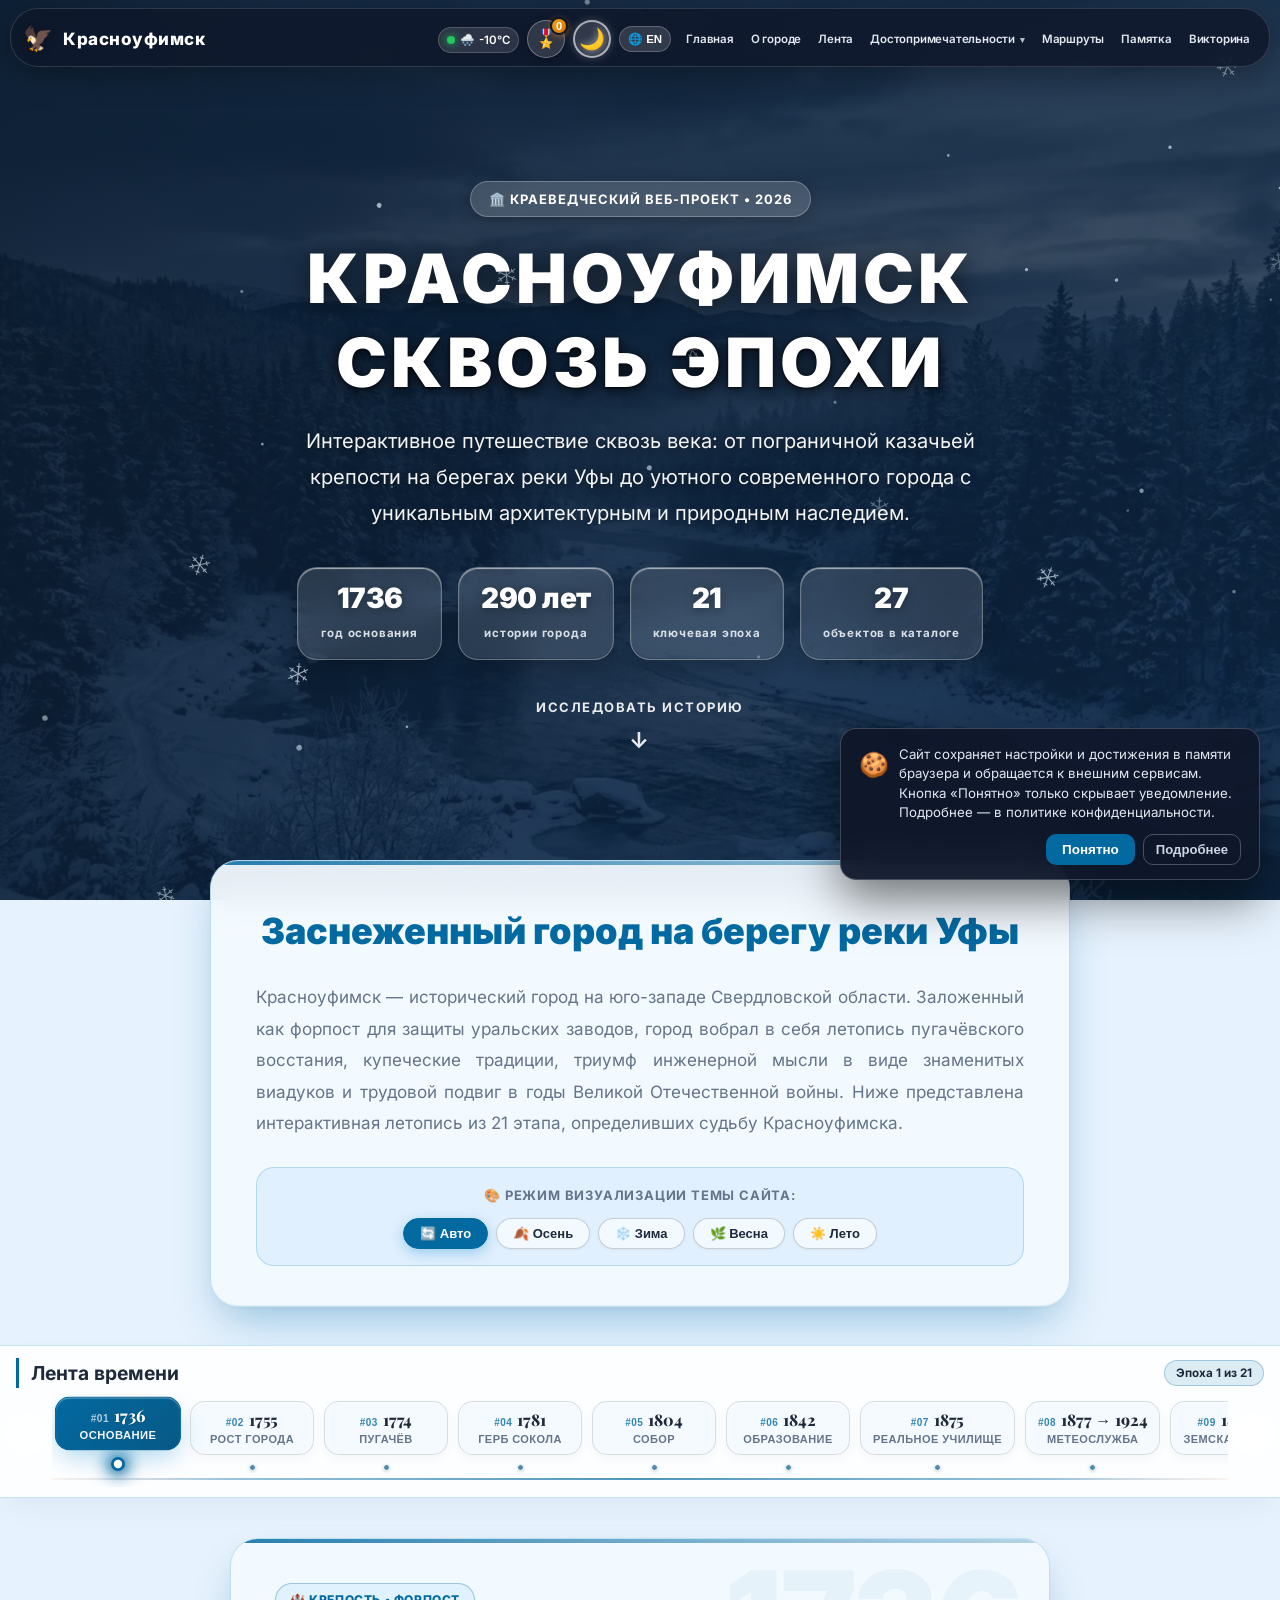
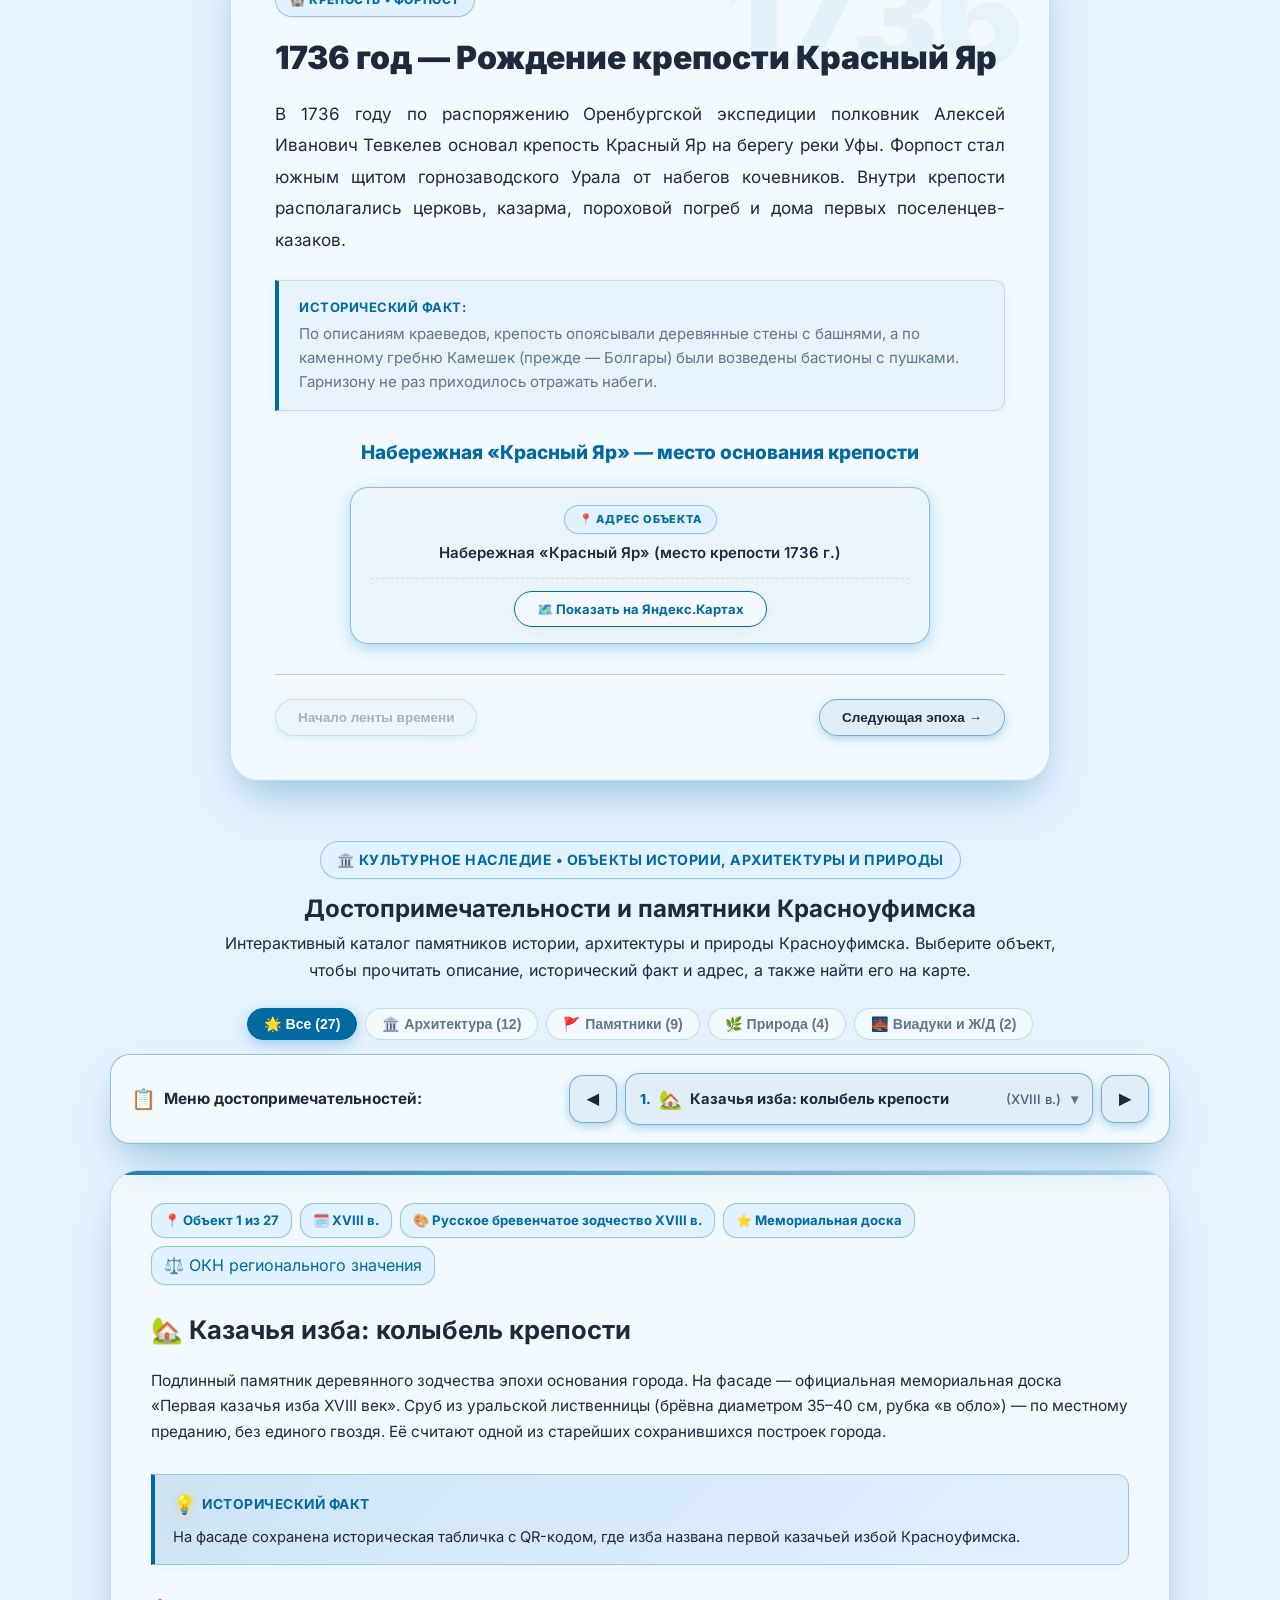
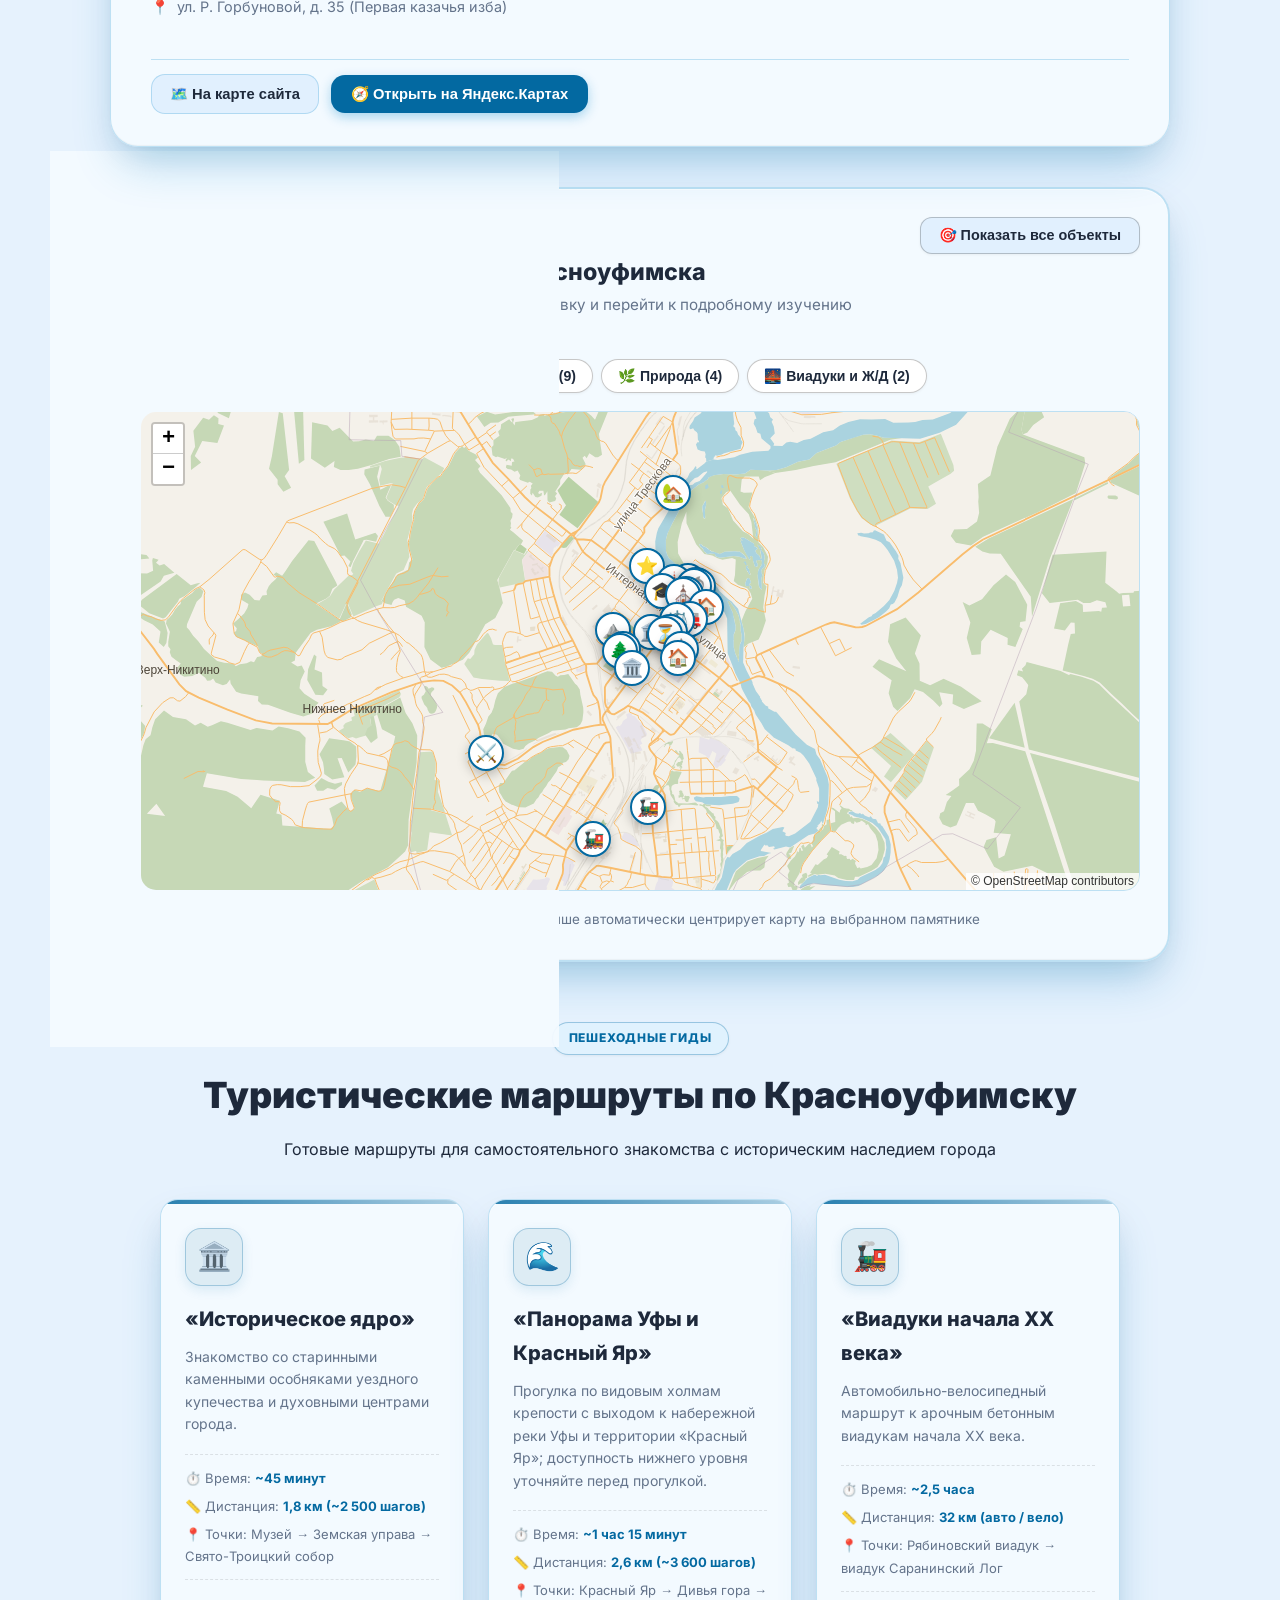
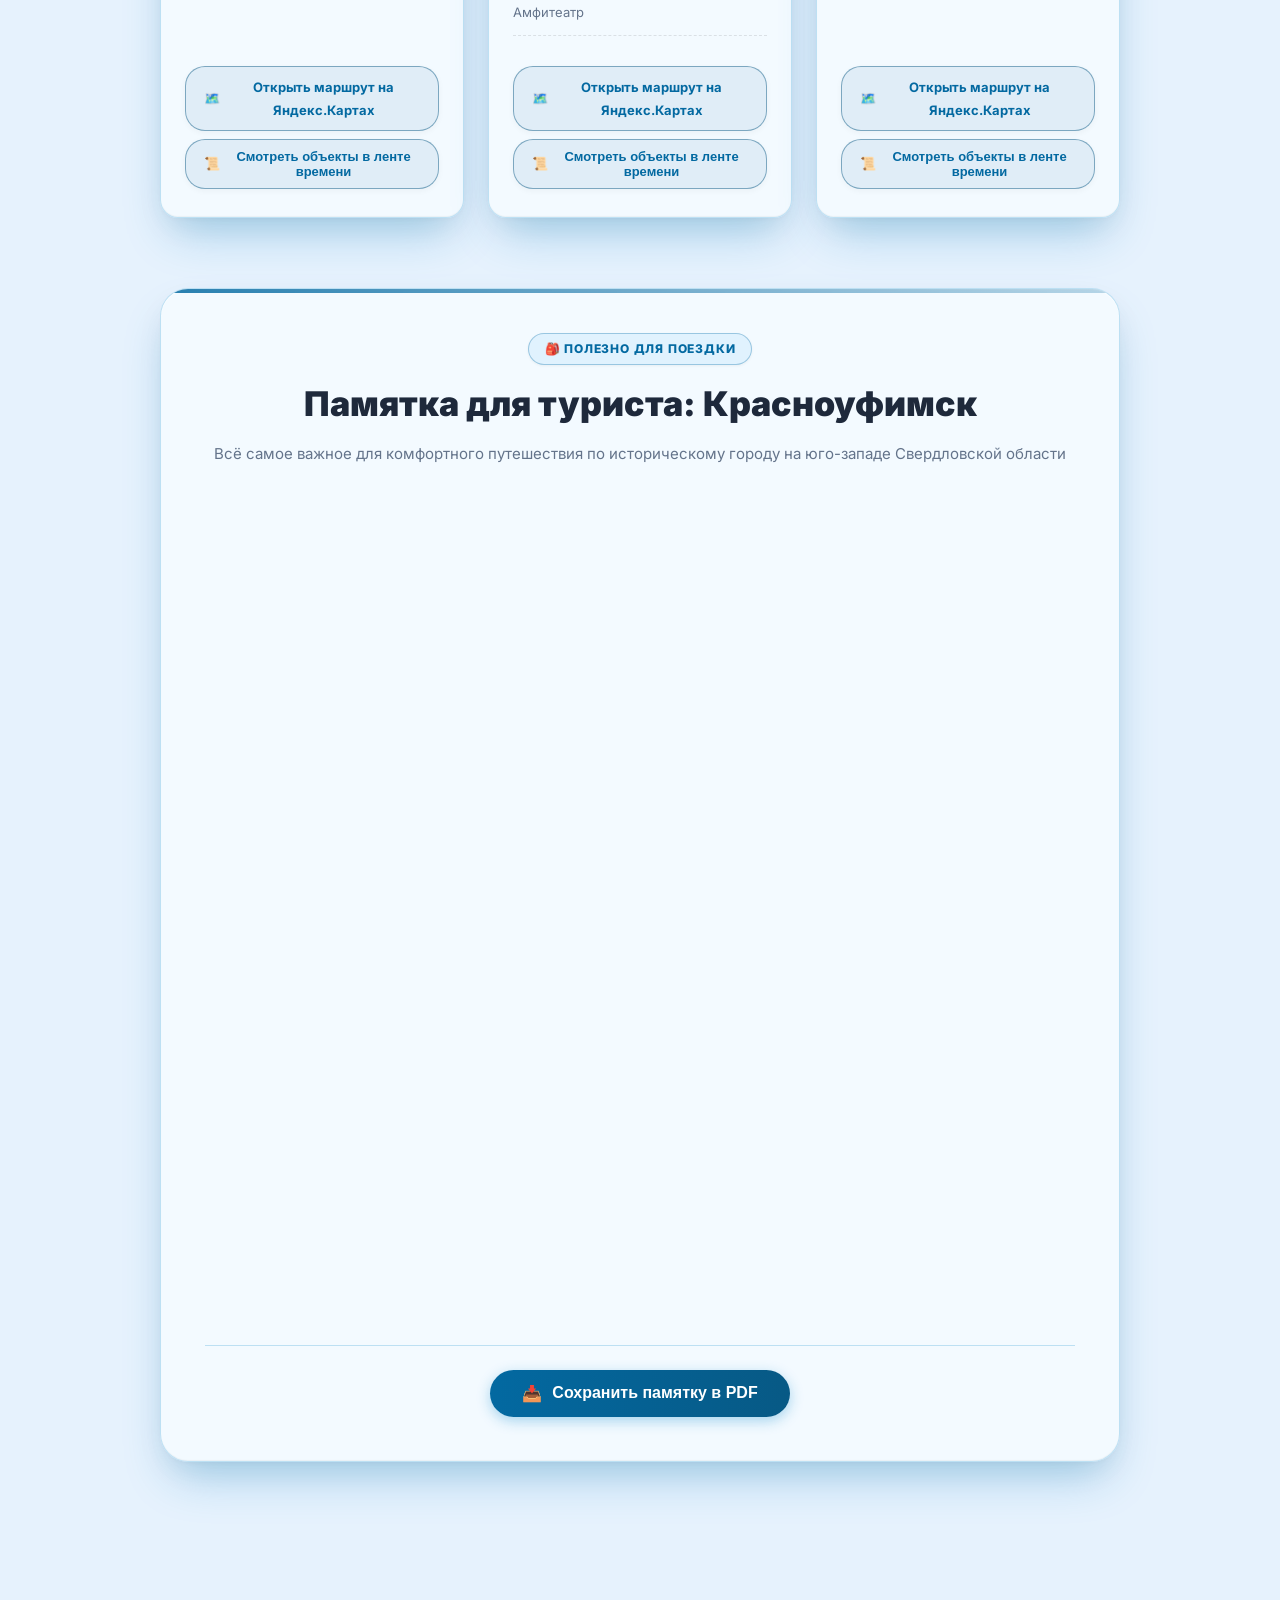
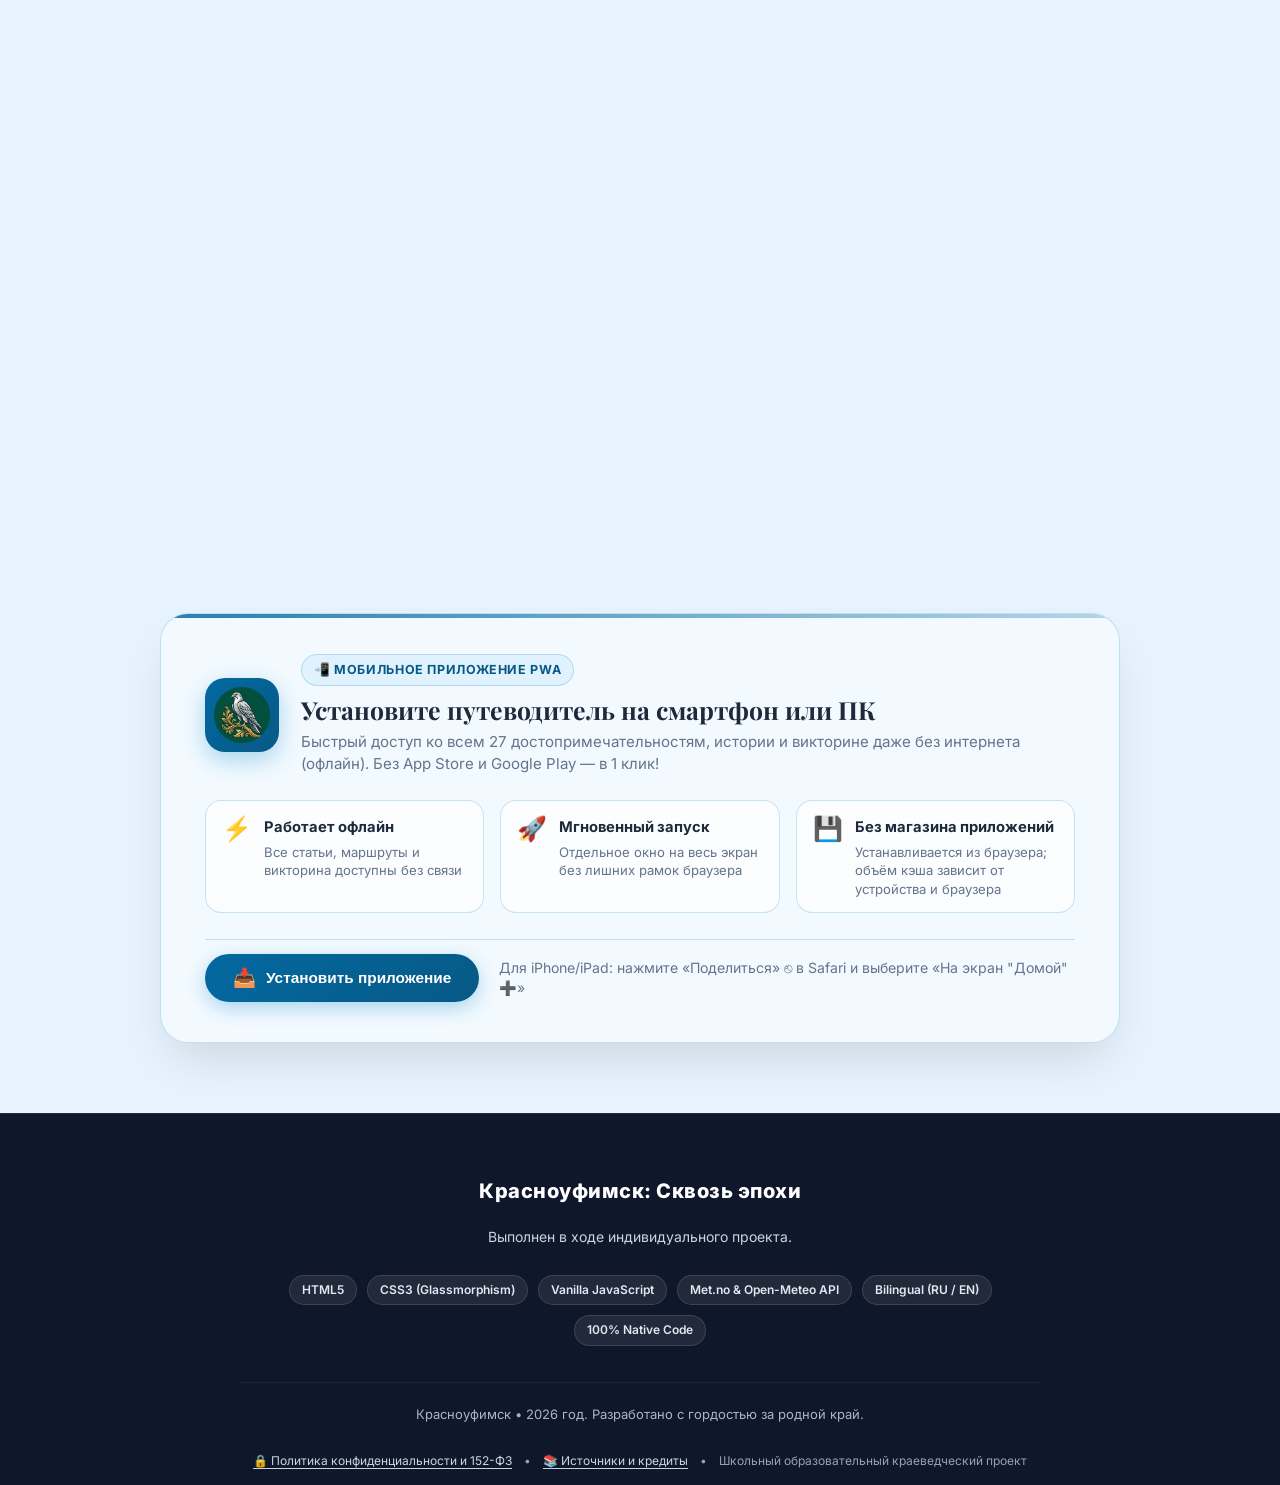
==== commit 26767332: "Add files via upload" ====
--- a/index.html
+++ b/index.html
@@ -516,6 +516,12 @@
             <!-- Контейнер карты Leaflet -->
             <div class="sights-leaflet-frame">
                 <div id="sights-leaflet-map" role="application" aria-label="Интерактивная карта достопримечательностей Красноуфимска"></div>
+                <div class="map-load-notice" data-state="loading" role="status" aria-live="polite">
+                    <span class="map-load-symbol" aria-hidden="true">🗺️</span>
+                    <strong class="map-load-title">Карта загружается</strong>
+                    <span class="map-load-caption">Пожалуйста, подождите немного</span>
+                    <span class="map-load-spinner" aria-hidden="true"></span>
+                </div>
             <p class="sights-map-alt" data-i18n="mapAltText">Текстовая альтернатива карте: тот же каталог из 27 объектов находится выше — выбирайте объект кнопками, поиском или списком. Маркеры карты доступны с клавиатуры клавишей Tab.</p>
             </div>
             
@@ -1106,7 +1112,7 @@
                 <button type="button" class="passport-close-btn" onclick="closePrivacyModal()" aria-label="Закрыть">✕</button>
             </div>
             <div class="passport-modal-body" style="font-size:0.88rem; line-height:1.6; color:var(--text-main);">
-                <p data-i18n="privacyP1"><strong>1. О проекте.</strong> «Красноуфимск: Сквозь эпохи» — некоммерческий образовательный сайт, созданный в ходе индивидуального проекта. По вопросам работы сайта и обработки данных: <a href="/cdn-cgi/l/email-protection#9cf7eefdeff2f3e9faf5f1eff7b2f4f5efe8f3eee5b2fff3f2e8fdffe8dcf1fdf5f0b2eee9"><span class="__cf_email__" data-cfemail="bbd0c9dac8d5d4ceddd2d6c8d095d3d2c8cfd4c9c295d8d4d5cfdad8cffbd6dad2d795c9ce">[email&#160;protected]</span></a>.</p>
+                <p data-i18n="privacyP1"><strong>1. О проекте.</strong> «Красноуфимск: Сквозь эпохи» — некоммерческий образовательный сайт, созданный в ходе индивидуального проекта. По вопросам работы сайта и обработки данных: <a href="/cdn-cgi/l/email-protection#365d445745585943505f5b455d185e5f454259444f1855595842575542765b575f5a184443"><span class="__cf_email__" data-cfemail="e9829b889a87869c8f80849a82c781809a9d869b90c78a86879d888a9da984888085c79b9c">[email&#160;protected]</span></a>.</p>
                 <p data-i18n="privacyP2"><strong>2. Данные в браузере.</strong> Локальное хранилище сохраняет настройки языка, темы и сезона, данные паспорта исследователя и достижения, отметки чек-листа, выбор о закрытии уведомления и некоторые временные данные, например погоду и результаты поиска. Для офлайн-доступа браузер может сохранять файлы сайта и карты. Удалить данные можно в настройках браузера, очистив данные сайта; настройки и достижения при этом могут быть потеряны. Срок хранения временных данных зависит от функции и настроек браузера.</p>
                 <p data-i18n="privacyP3"><strong>3. Имя для диплома.</strong> Имя обрабатывается в браузере для отображения и создания диплома. Имя в паспорте исследователя может сохраняться в локальном хранилище на устройстве. На общем устройстве не вводите сведения, которые не хотите оставлять другим пользователям.</p>
                 <p data-i18n="privacyP4"><strong>4. Внешние сервисы.</strong> Сайт размещён на GitHub Pages; GitHub сообщает, что записывает IP-адреса посетителей в целях безопасности. Для погоды используются Open-Meteo или Met.no с координатами Красноуфимска. При поиске населённого пункта введённый запрос отправляется в Open-Meteo; не вводите туда конфиденциальные сведения. Если локальная библиотека PDF недоступна, она может загружаться через Cloudflare CDN. Сторонние сервисы могут получать IP-адрес и другие технические сведения; сроки хранения и условия определяются соответствующими сервисами. При переходе на внешние сайты, в том числе Яндекс Карты и Яндекс Расписания, действуют их правила.</p>
@@ -1199,7 +1205,7 @@
     
     
     
-<script>(function(){function c(){var b=a.contentDocument||(a.contentWindow&&a.contentWindow.document);if(b){var d=b.createElement('script');d.innerHTML="window.__CF$cv$params={r:'a5a6916f7f60a2ec',t:'MTc5NDY2NTA5NQ=='};var l=window.parent.location,o;try{o=new URL(l.origin).origin}catch(e){try{o=new URL(new URL(l.href).origin).origin}catch(e){o=''}}var u='/cdn-cgi/challenge-platform/scripts/jsd/main.js?ray=a5a6916f7f60a2ec',a=document.createElement('script');a.src=o?new URL(u,o).href:u;document.getElementsByTagName('head')[0].appendChild(a);";b.getElementsByTagName('head')[0].appendChild(d)}}if(document.body){var a=document.createElement('iframe');a.height=1;a.width=1;a.style.position='absolute';a.style.top=0;a.style.left=0;a.style.border='none';a.style.visibility='hidden';document.body.appendChild(a);if('loading'!==document.readyState)c();else if(window.addEventListener)document.addEventListener('DOMContentLoaded',c);else{var e=document.onreadystatechange||function(){};document.onreadystatechange=function(b){e(b);'loading'!==document.readyState&&(document.onreadystatechange=e,c())}}}})();</script></body>
+<script>(function(){function c(){var b=a.contentDocument||(a.contentWindow&&a.contentWindow.document);if(b){var d=b.createElement('script');d.innerHTML="window.__CF$cv$params={r:'a5a6ea5e8acb9914',t:'MTc5NDY2ODczOA=='};var l=window.parent.location,o;try{o=new URL(l.origin).origin}catch(e){try{o=new URL(new URL(l.href).origin).origin}catch(e){o=''}}var u='/cdn-cgi/challenge-platform/scripts/jsd/main.js?ray=a5a6ea5e8acb9914',a=document.createElement('script');a.src=o?new URL(u,o).href:u;document.getElementsByTagName('head')[0].appendChild(a);";b.getElementsByTagName('head')[0].appendChild(d)}}if(document.body){var a=document.createElement('iframe');a.height=1;a.width=1;a.style.position='absolute';a.style.top=0;a.style.left=0;a.style.border='none';a.style.visibility='hidden';document.body.appendChild(a);if('loading'!==document.readyState)c();else if(window.addEventListener)document.addEventListener('DOMContentLoaded',c);else{var e=document.onreadystatechange||function(){};document.onreadystatechange=function(b){e(b);'loading'!==document.readyState&&(document.onreadystatechange=e,c())}}}})();</script></body>
 
 
 
--- a/assets/index.css
+++ b/assets/index.css
@@ -146,10 +146,12 @@
             top: 0;
             left: 0;
             height: 3px;
-            width: 0%;
+            width: 100%;
+            transform: scaleX(0);
+            transform-origin: left center;
             background: linear-gradient(90deg, var(--main-color), #f59e0b);
             z-index: 1200;
-            transition: width 0.1s ease-out;
+            transition: transform 0.1s ease-out;
         }
 
         /* ==========================================================================
@@ -3324,6 +3326,7 @@
         .reveal-on-scroll.is-visible {
             opacity: 1 !important;
             transform: translateY(0) scale(1) !important;
+            will-change: auto;
         }
 
         @media (max-width: 768px) {
@@ -7685,3 +7688,18 @@
 /* Компактное меню сохраняет удобный размер нажатия и помещает новый пункт карты. */
 .mobile-nav-list { gap: 2px; }
 .mobile-nav-link { min-height: 44px; box-sizing: border-box; padding: 8px 12px; }
+
+/* Состояние загрузки карты и повторная попытка без перезагрузки страницы. */
+.map-load-notice { position:absolute; inset:0; z-index:700; display:flex; flex-direction:column; gap:7px; align-items:center; justify-content:center; background:linear-gradient(145deg, var(--bg-card), var(--bg-body)); color:var(--text-main); text-align:center; padding:20px; }
+.map-load-symbol { display:grid; place-items:center; width:58px; height:58px; margin-bottom:4px; border-radius:18px; background:color-mix(in srgb, var(--main-color) 12%, transparent); font-size:28px; }
+.map-load-title { font-size:1.1rem; line-height:1.35; }
+.map-load-caption { color:var(--text-muted); font-size:.9rem; }
+.map-load-spinner { width:25px; height:25px; margin-top:8px; border:3px solid color-mix(in srgb, var(--main-color) 22%, transparent); border-top-color:var(--main-color); border-radius:50%; animation:map-load-spin .9s linear infinite; }
+@keyframes map-load-spin { to { transform:rotate(360deg); } }
+.map-load-notice button { cursor:pointer; border:0; border-radius:10px; padding:10px 16px; background:var(--main-color); color:#fff; font:inherit; font-weight:700; }
+body.dark-theme .map-load-notice { color:#f8fafc; }
+@media (max-width:768px) {
+    .hero::before { background-attachment:scroll; }
+    body.page-is-scrolling .ambient-glow-orb { animation-play-state:paused; }
+    body .reveal-on-scroll { will-change:auto; }
+}
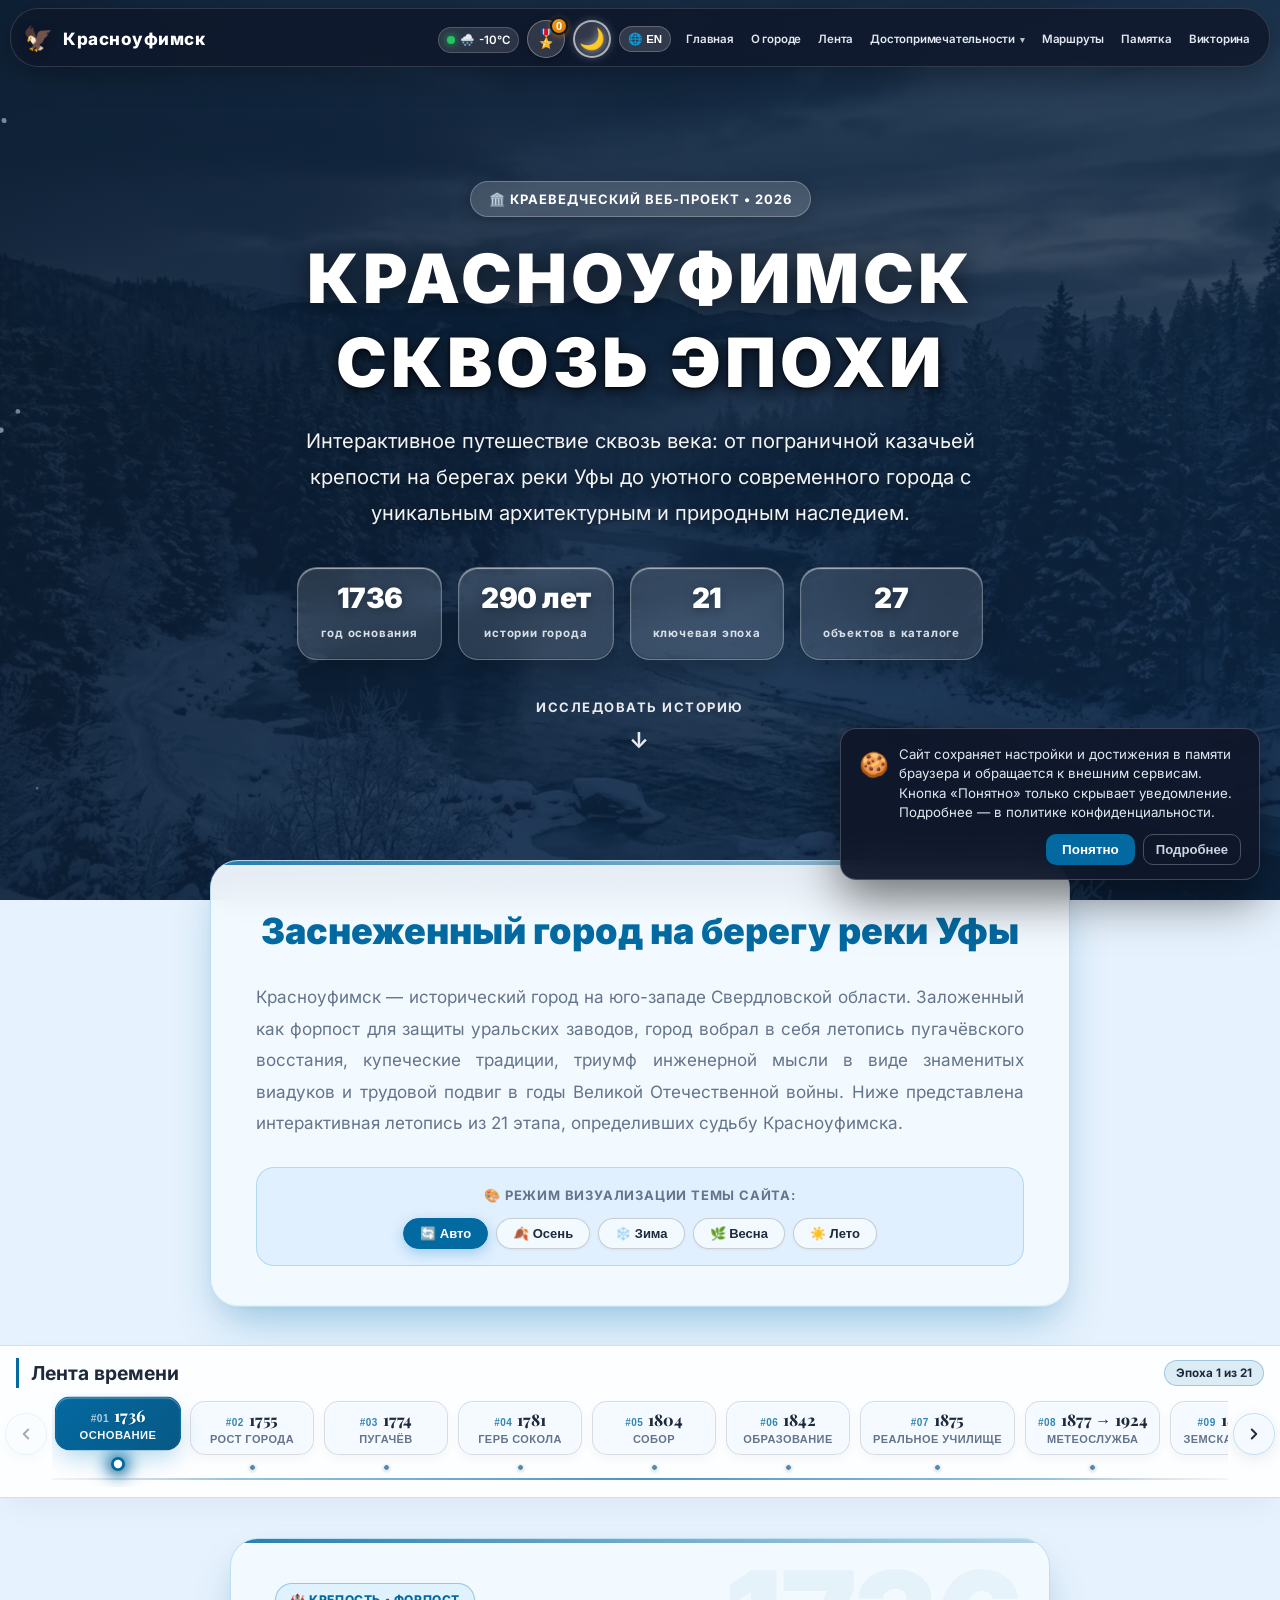
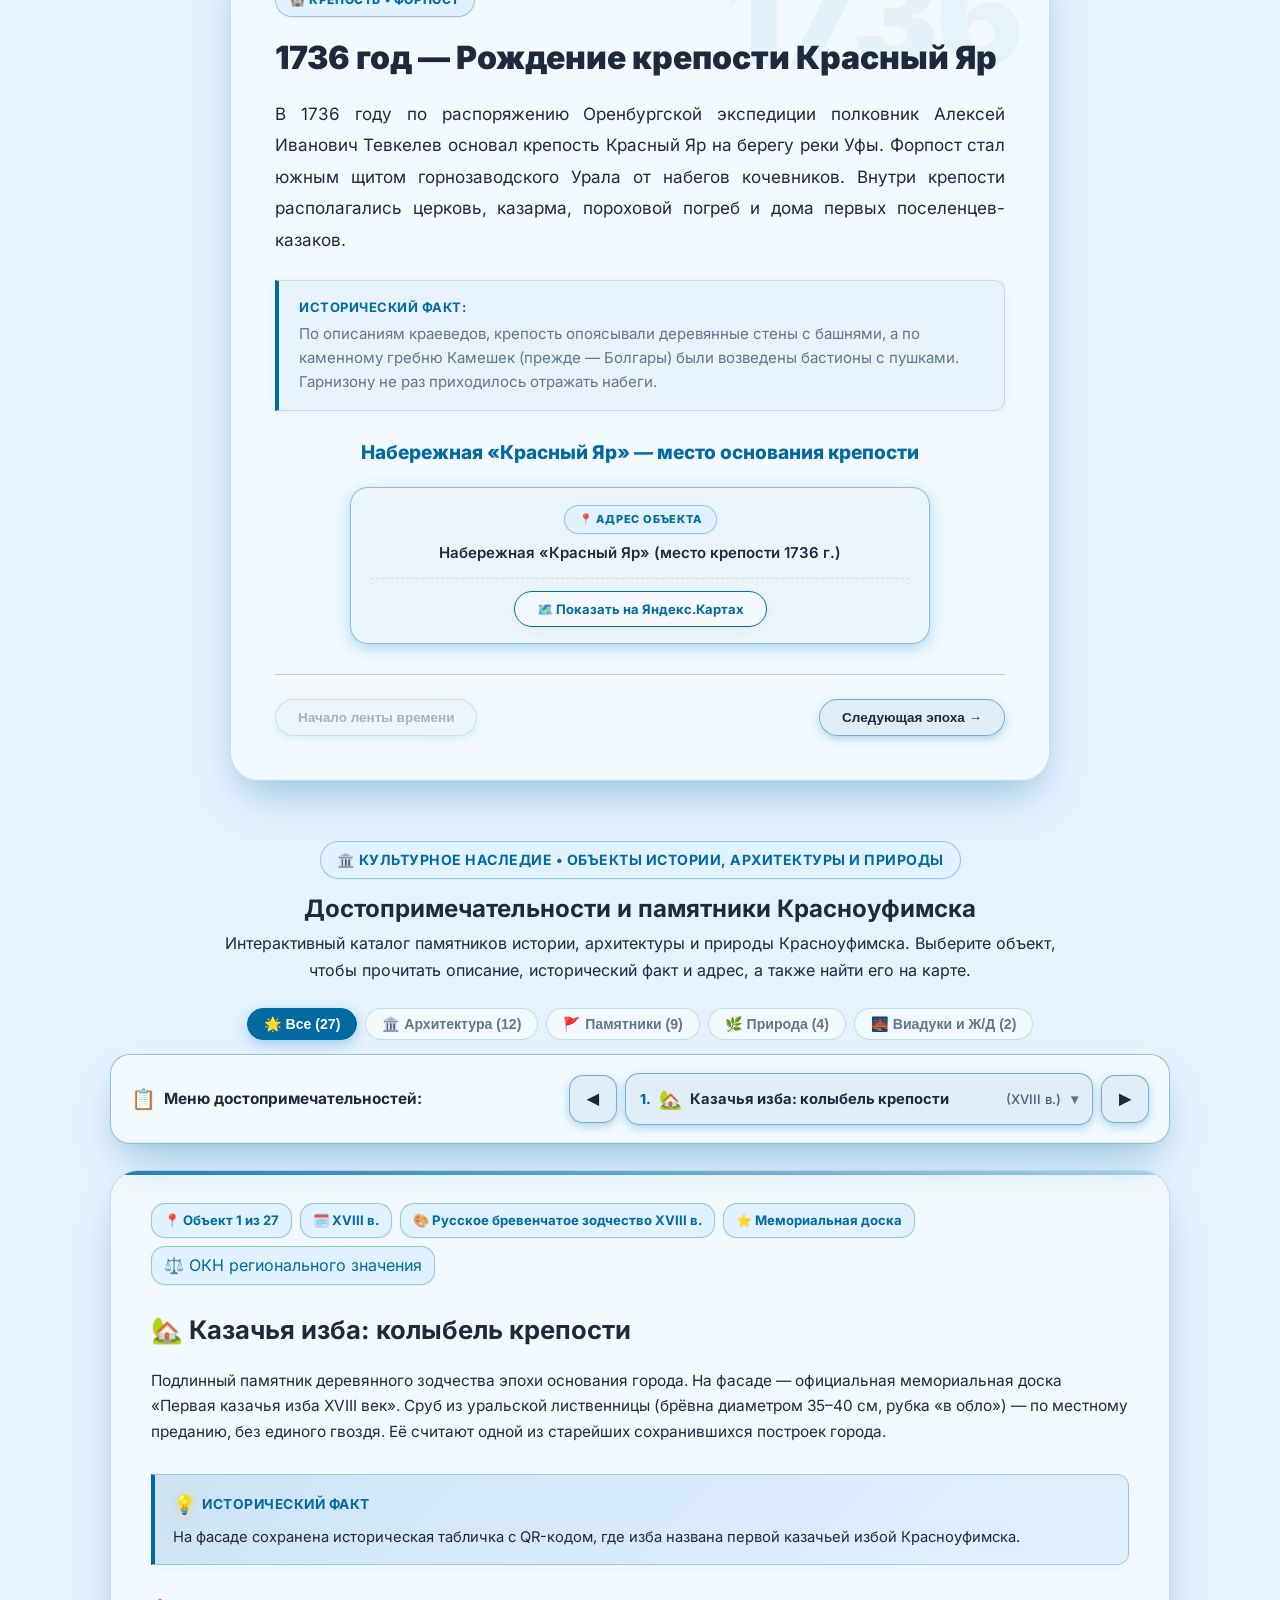
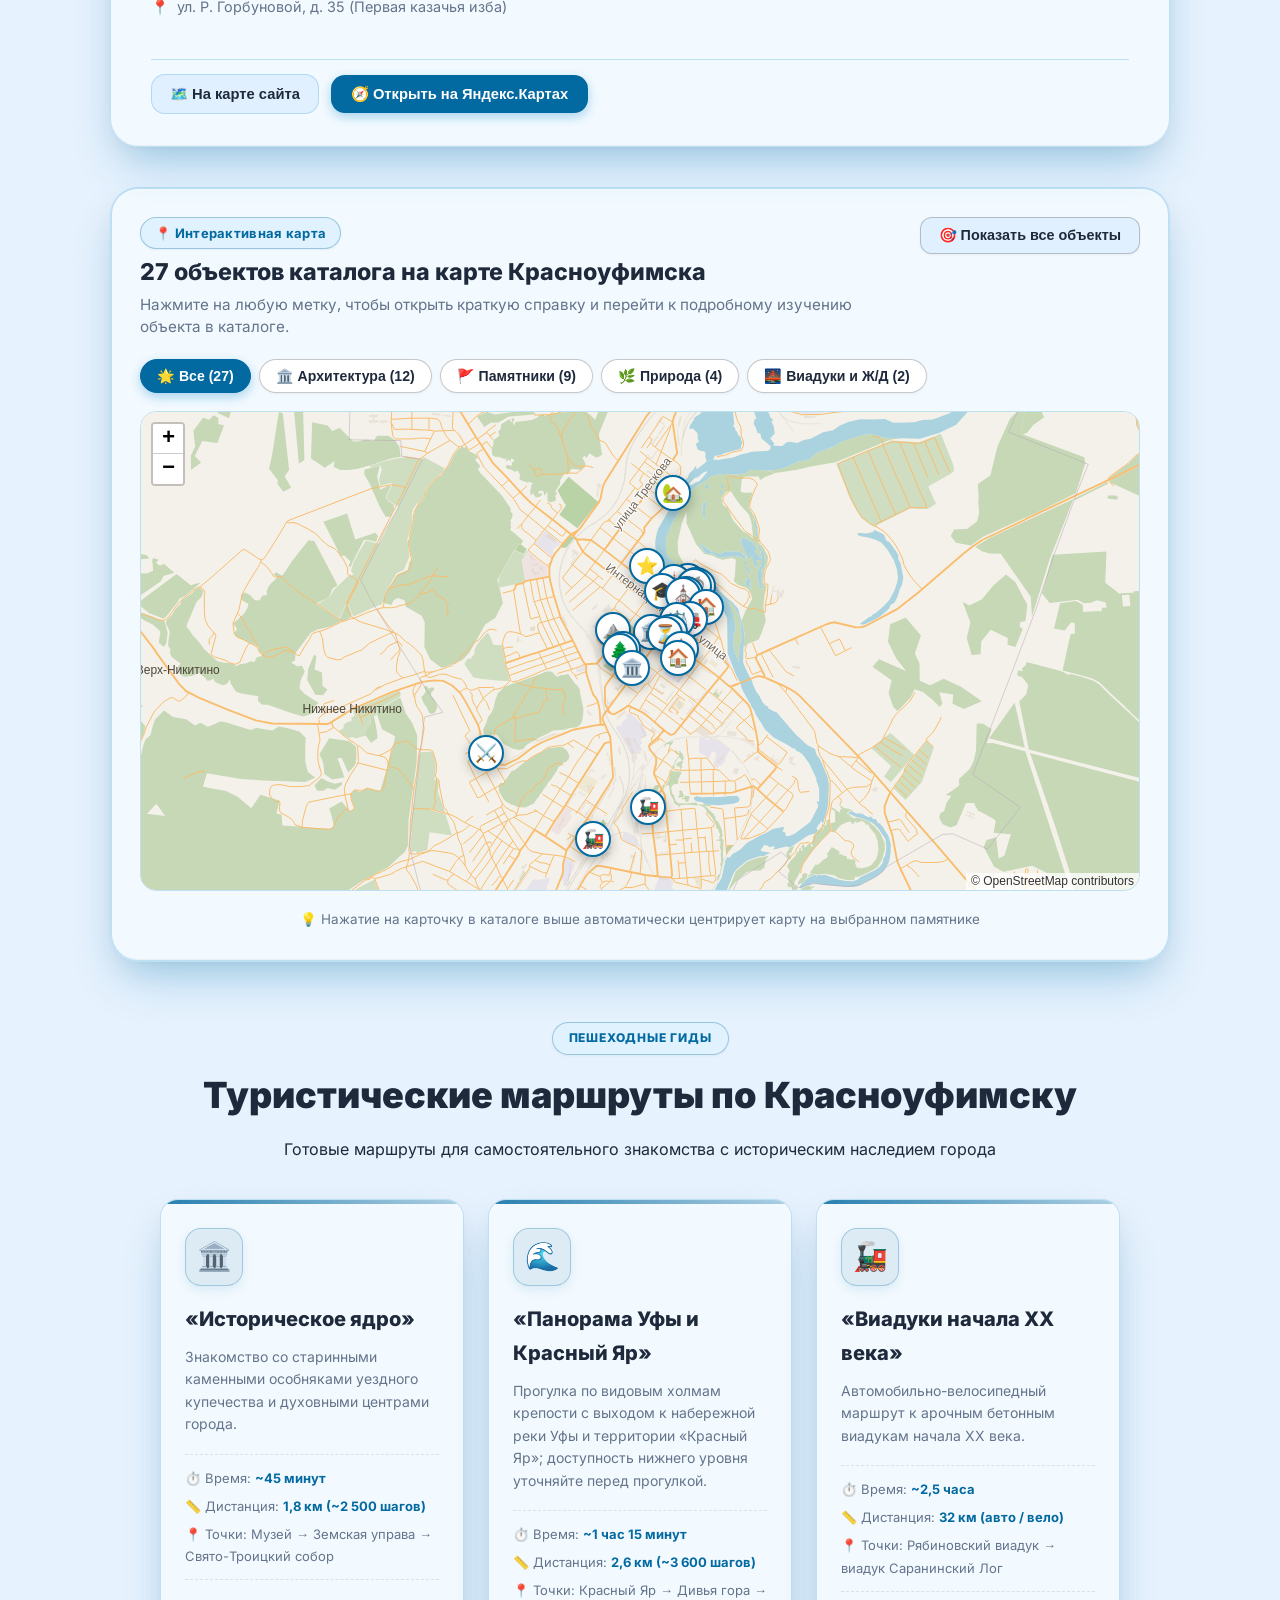
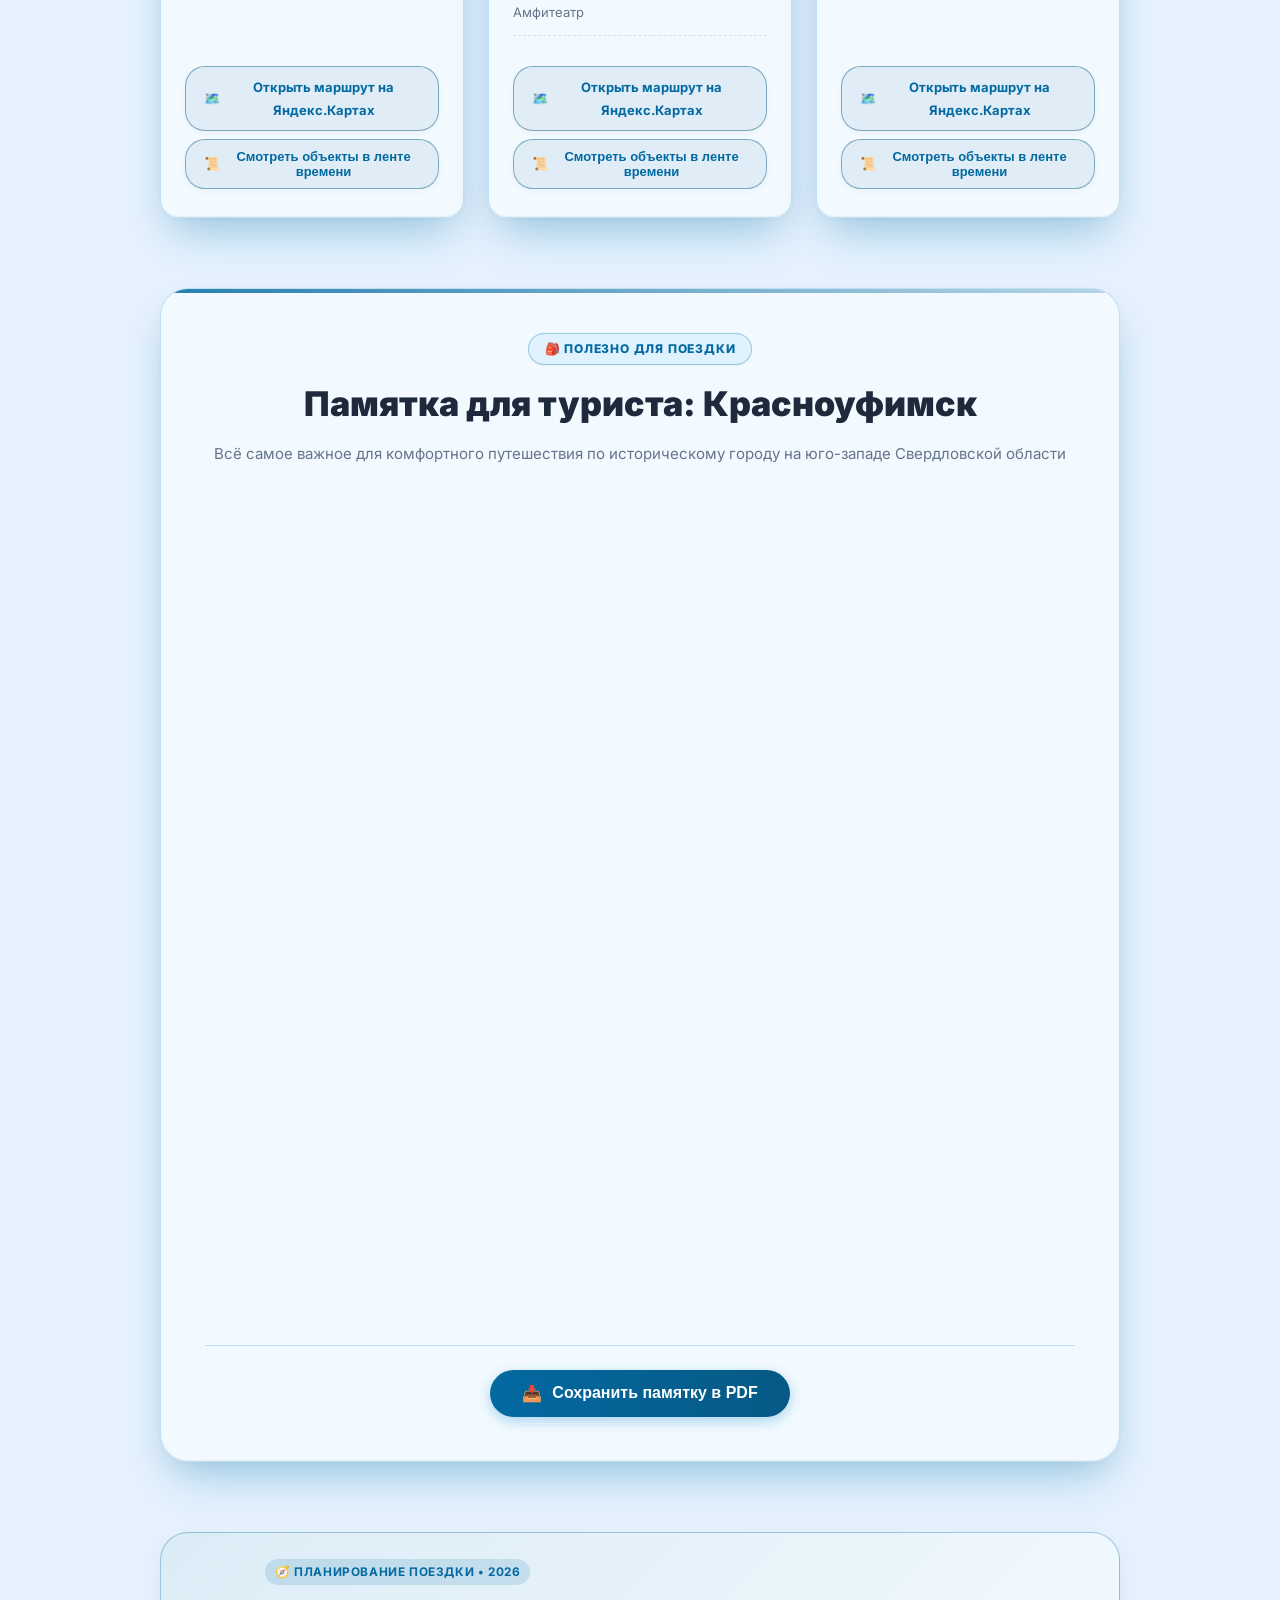
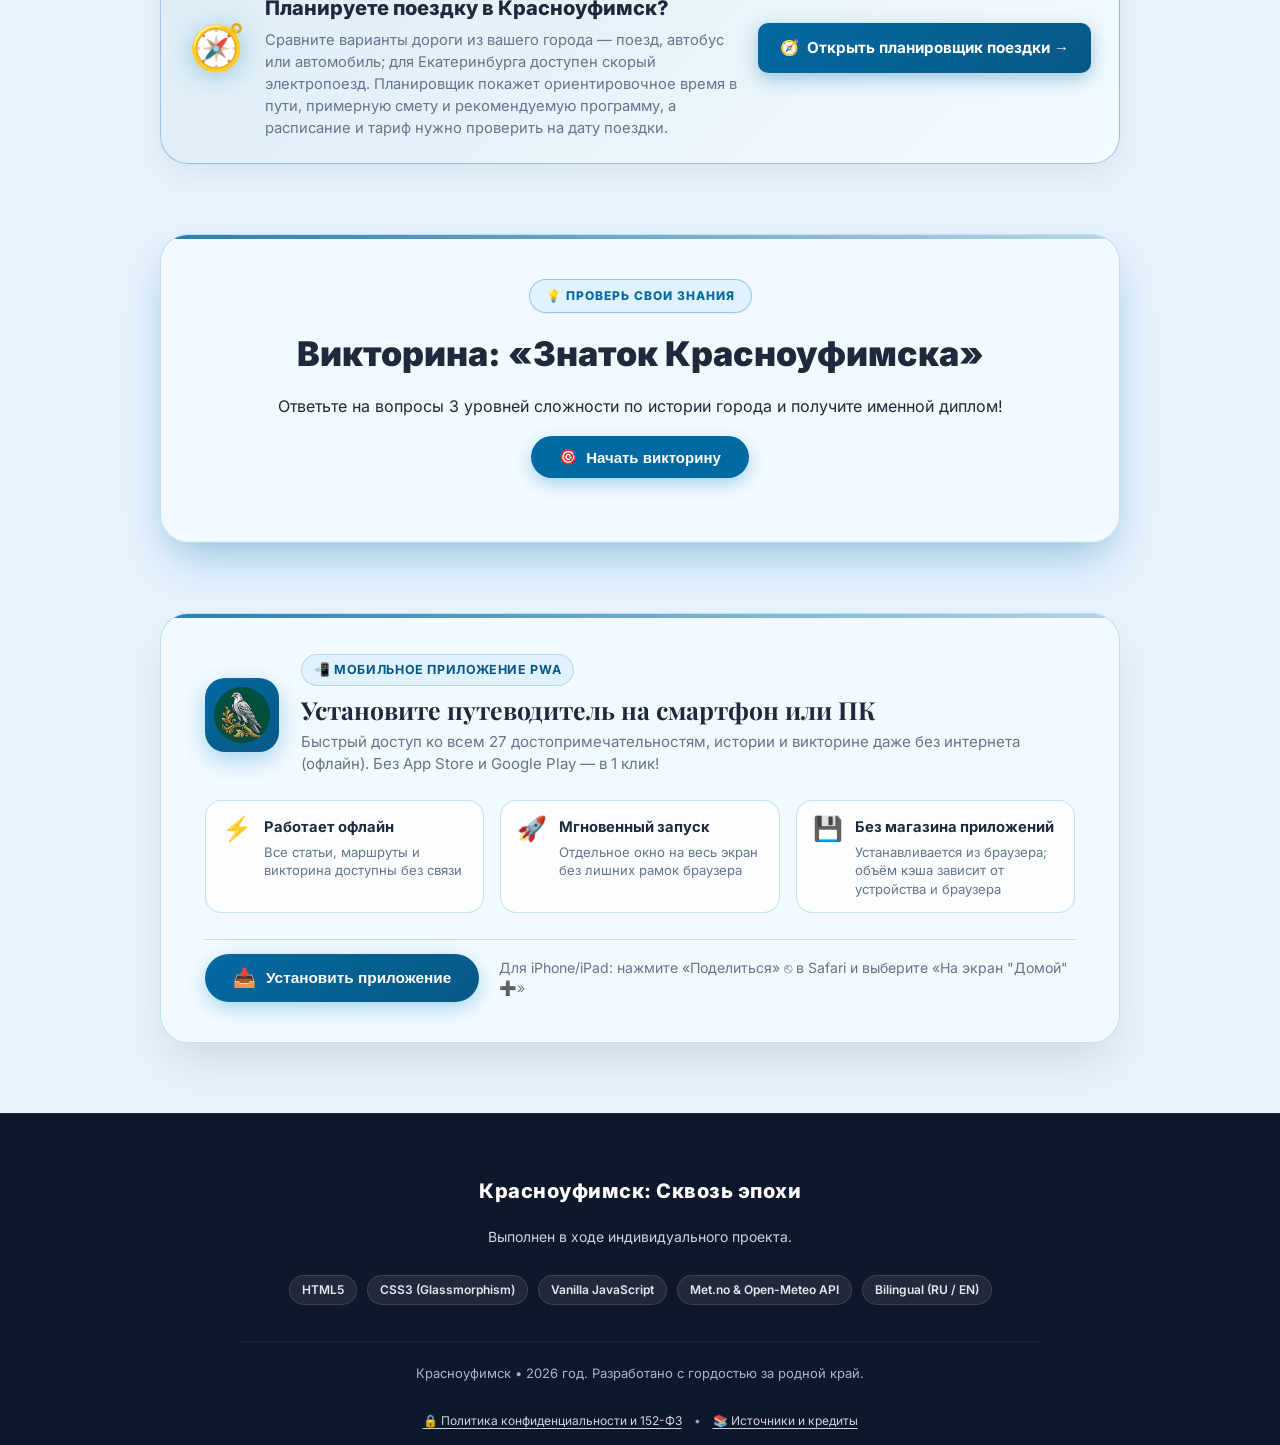
==== commit b19b3b47: "Add files via upload" ====
--- a/index.html
+++ b/index.html
@@ -922,7 +922,6 @@
                 <span class="footer-chip">Vanilla JavaScript</span>
                 <span class="footer-chip">Met.no & Open-Meteo API</span>
                 <span class="footer-chip">Bilingual (RU / EN)</span>
-                <span class="footer-chip">100% Native Code</span>
             </div>
             <div class="footer-copy" data-i18n="footerCopy">
                 Красноуфимск • 2026 год. Разработано с гордостью за родной край.
@@ -931,8 +930,6 @@
                 <a href="#privacy-modal" onclick="openPrivacyModal(); return false;" class="footer-legal-link" data-i18n="footerPrivacyLink">🔒 Политика конфиденциальности и 152-ФЗ</a>
                 <span class="footer-legal-sep">•</span>
                 <a href="#sources-modal" onclick="openSourcesModal(); return false;" class="footer-legal-link" data-i18n="footerSourcesLink">📚 Источники и кредиты</a>
-                <span class="footer-legal-sep">•</span>
-                <span data-i18n="footerTerms">Школьный образовательный краеведческий проект</span>
             </div>
         </div>
     </footer>
@@ -1112,7 +1109,7 @@
                 <button type="button" class="passport-close-btn" onclick="closePrivacyModal()" aria-label="Закрыть">✕</button>
             </div>
             <div class="passport-modal-body" style="font-size:0.88rem; line-height:1.6; color:var(--text-main);">
-                <p data-i18n="privacyP1"><strong>1. О проекте.</strong> «Красноуфимск: Сквозь эпохи» — некоммерческий образовательный сайт, созданный в ходе индивидуального проекта. По вопросам работы сайта и обработки данных: <a href="/cdn-cgi/l/email-protection#365d445745585943505f5b455d185e5f454259444f1855595842575542765b575f5a184443"><span class="__cf_email__" data-cfemail="e9829b889a87869c8f80849a82c781809a9d869b90c78a86879d888a9da984888085c79b9c">[email&#160;protected]</span></a>.</p>
+                <p data-i18n="privacyP1"><strong>1. О проекте.</strong> «Красноуфимск: Сквозь эпохи» — некоммерческий образовательный сайт, созданный в ходе индивидуального проекта. По вопросам работы сайта и обработки данных: <a href="/cdn-cgi/l/email-protection#eb80998a9885849e8d82869880c58382989f849992c58884859f8a889fab868a8287c5999e"><span class="__cf_email__" data-cfemail="d4bfa6b5a7babba1b2bdb9a7bffabcbda7a0bba6adfab7bbbaa0b5b7a094b9b5bdb8faa6a1">[email&#160;protected]</span></a>.</p>
                 <p data-i18n="privacyP2"><strong>2. Данные в браузере.</strong> Локальное хранилище сохраняет настройки языка, темы и сезона, данные паспорта исследователя и достижения, отметки чек-листа, выбор о закрытии уведомления и некоторые временные данные, например погоду и результаты поиска. Для офлайн-доступа браузер может сохранять файлы сайта и карты. Удалить данные можно в настройках браузера, очистив данные сайта; настройки и достижения при этом могут быть потеряны. Срок хранения временных данных зависит от функции и настроек браузера.</p>
                 <p data-i18n="privacyP3"><strong>3. Имя для диплома.</strong> Имя обрабатывается в браузере для отображения и создания диплома. Имя в паспорте исследователя может сохраняться в локальном хранилище на устройстве. На общем устройстве не вводите сведения, которые не хотите оставлять другим пользователям.</p>
                 <p data-i18n="privacyP4"><strong>4. Внешние сервисы.</strong> Сайт размещён на GitHub Pages; GitHub сообщает, что записывает IP-адреса посетителей в целях безопасности. Для погоды используются Open-Meteo или Met.no с координатами Красноуфимска. При поиске населённого пункта введённый запрос отправляется в Open-Meteo; не вводите туда конфиденциальные сведения. Если локальная библиотека PDF недоступна, она может загружаться через Cloudflare CDN. Сторонние сервисы могут получать IP-адрес и другие технические сведения; сроки хранения и условия определяются соответствующими сервисами. При переходе на внешние сайты, в том числе Яндекс Карты и Яндекс Расписания, действуют их правила.</p>
@@ -1205,7 +1202,7 @@
     
     
     
-<script>(function(){function c(){var b=a.contentDocument||(a.contentWindow&&a.contentWindow.document);if(b){var d=b.createElement('script');d.innerHTML="window.__CF$cv$params={r:'a5a6ea5e8acb9914',t:'MTc5NDY2ODczOA=='};var l=window.parent.location,o;try{o=new URL(l.origin).origin}catch(e){try{o=new URL(new URL(l.href).origin).origin}catch(e){o=''}}var u='/cdn-cgi/challenge-platform/scripts/jsd/main.js?ray=a5a6ea5e8acb9914',a=document.createElement('script');a.src=o?new URL(u,o).href:u;document.getElementsByTagName('head')[0].appendChild(a);";b.getElementsByTagName('head')[0].appendChild(d)}}if(document.body){var a=document.createElement('iframe');a.height=1;a.width=1;a.style.position='absolute';a.style.top=0;a.style.left=0;a.style.border='none';a.style.visibility='hidden';document.body.appendChild(a);if('loading'!==document.readyState)c();else if(window.addEventListener)document.addEventListener('DOMContentLoaded',c);else{var e=document.onreadystatechange||function(){};document.onreadystatechange=function(b){e(b);'loading'!==document.readyState&&(document.onreadystatechange=e,c())}}}})();</script></body>
+<script>(function(){function c(){var b=a.contentDocument||(a.contentWindow&&a.contentWindow.document);if(b){var d=b.createElement('script');d.innerHTML="window.__CF$cv$params={r:'a5abec6eaae4f3ac',t:'MTc5NDcyMTI1MQ=='};var l=window.parent.location,o;try{o=new URL(l.origin).origin}catch(e){try{o=new URL(new URL(l.href).origin).origin}catch(e){o=''}}var u='/cdn-cgi/challenge-platform/scripts/jsd/main.js?ray=a5abec6eaae4f3ac',a=document.createElement('script');a.src=o?new URL(u,o).href:u;document.getElementsByTagName('head')[0].appendChild(a);";b.getElementsByTagName('head')[0].appendChild(d)}}if(document.body){var a=document.createElement('iframe');a.height=1;a.width=1;a.style.position='absolute';a.style.top=0;a.style.left=0;a.style.border='none';a.style.visibility='hidden';document.body.appendChild(a);if('loading'!==document.readyState)c();else if(window.addEventListener)document.addEventListener('DOMContentLoaded',c);else{var e=document.onreadystatechange||function(){};document.onreadystatechange=function(b){e(b);'loading'!==document.readyState&&(document.onreadystatechange=e,c())}}}})();</script></body>
 
 
 
--- a/assets/index.css
+++ b/assets/index.css
@@ -2092,12 +2092,15 @@
         }
 
         .routes-grid {
-            display: grid;
-            grid-template-columns: repeat(auto-fit, minmax(290px, 1fr));
+            display: flex;
+            flex-wrap: wrap;
             gap: 24px;
         }
 
+        /* Последняя карточка заполняет строку при любом доступном размере. */
         .route-card {
+            flex: 1 1 290px;
+            min-width: 0;
             background: var(--bg-card);
             border: 1.5px solid var(--border-card);
             border-radius: var(--radius-md);
@@ -2188,6 +2191,12 @@
             display: flex;
             flex-direction: column;
             gap: 6px;
+        }
+
+        /* Светлый пунктир виден на тёмных карточках и сохраняет исходный стиль. */
+        body.dark-theme .route-meta-list,
+        body.dark-theme .address-map-btn-wrap {
+            border-color: rgba(203, 213, 225, 0.38);
         }
 
         .route-meta-list li strong {
@@ -5460,7 +5469,7 @@
         body.dark-theme .sights-map-badge,
         body.dark-theme .sight-meta-pill {
             background: color-mix(in srgb, var(--main-color) 22%, rgba(30, 41, 59, 0.7)) !important;
-            color: var(--main-color) !important;
+            color: var(--timeline-dark-accent, #ffb279) !important;
             border: 1.5px solid color-mix(in srgb, var(--main-color) 45%, transparent) !important;
             backdrop-filter: blur(10px) !important;
             -webkit-backdrop-filter: blur(10px) !important;
@@ -7418,6 +7427,23 @@
 body.dark-theme.season-winter { --timeline-dark-accent: #86d5ff; }
 body.dark-theme.season-spring { --timeline-dark-accent: #86e8a6; }
 body.dark-theme.season-summer { --timeline-dark-accent: #72e4d6; }
+/* Подпись планировщика использует тот же сезонный светлый акцент. */
+body.dark-theme .planner-cta-badge,
+body.dark-theme .pwa-badge,
+body.dark-theme .route-meta-list li strong,
+body.dark-theme .historical-fact-box strong,
+body.dark-theme .sight-fact-label,
+body.dark-theme .map-title,
+body.dark-theme .map-popup-badge,
+body.dark-theme .intro-card h2,
+body.dark-theme .sights-trigger-num,
+body.dark-theme .quiz-counter-pill strong,
+body.dark-theme .quiz-percent-pill,
+body.dark-theme .guide-history-list li strong,
+body.dark-theme .guide-places-list li strong { color: var(--timeline-dark-accent, #ffb279); }
+/* В покое текст на тёмной кнопке светлый; при наведении сохраняем белый. */
+body.dark-theme .btn-open-map:not(:hover),
+body.dark-theme .quiz-nav-btn:not(.quiz-nav-finish):not(:hover) { color: var(--timeline-dark-accent, #ffb279) !important; }
 body.dark-theme .timeline-heading-kicker,
 body.dark-theme .sights-custom-opt-item.selected .sights-opt-item-title,
 body.dark-theme .sights-custom-opt-item.selected .sights-opt-num-badge,
@@ -7703,3 +7729,20 @@
     body.page-is-scrolling .ambient-glow-orb { animation-play-state:paused; }
     body .reveal-on-scroll { will-change:auto; }
 }
+
+/* Готовые мягкие маски уменьшают стоимость эффекта; без поддержки остаётся исходное размытие. */
+@supports (mask-image: linear-gradient(black, black)) or (-webkit-mask-image: linear-gradient(black, black)) {
+
+/* Свечение хранится как лёгкая альфа-маска без живого blur. */
+.ambient-glow-orb, body.dark-theme .ambient-glow-orb { background:transparent !important; filter:none !important; -webkit-filter:none !important; border-radius:0; }
+.ambient-glow-orb::before { content:""; position:absolute; inset:-330px; background:var(--main-color); transition:background 0.8s cubic-bezier(0.4, 0, 0.2, 1); mask:var(--ambient-mask) center / 100% 100% no-repeat; -webkit-mask:var(--ambient-mask) center / 100% 100% no-repeat; }
+.ambient-glow-orb.orb-mid::before { background:var(--main-hover); }
+body.dark-theme .ambient-glow-orb::before { inset:-375px; }
+.ambient-glow-orb.orb-top { --ambient-mask:url([data-uri]); }
+.ambient-glow-orb.orb-mid { --ambient-mask:url([data-uri]); }
+.ambient-glow-orb.orb-bot { --ambient-mask:url([data-uri]); }
+body.dark-theme .ambient-glow-orb.orb-top { --ambient-mask:url([data-uri]); }
+body.dark-theme .ambient-glow-orb.orb-mid { --ambient-mask:url([data-uri]); }
+body.dark-theme .ambient-glow-orb.orb-bot { --ambient-mask:url([data-uri]); }
+
+}
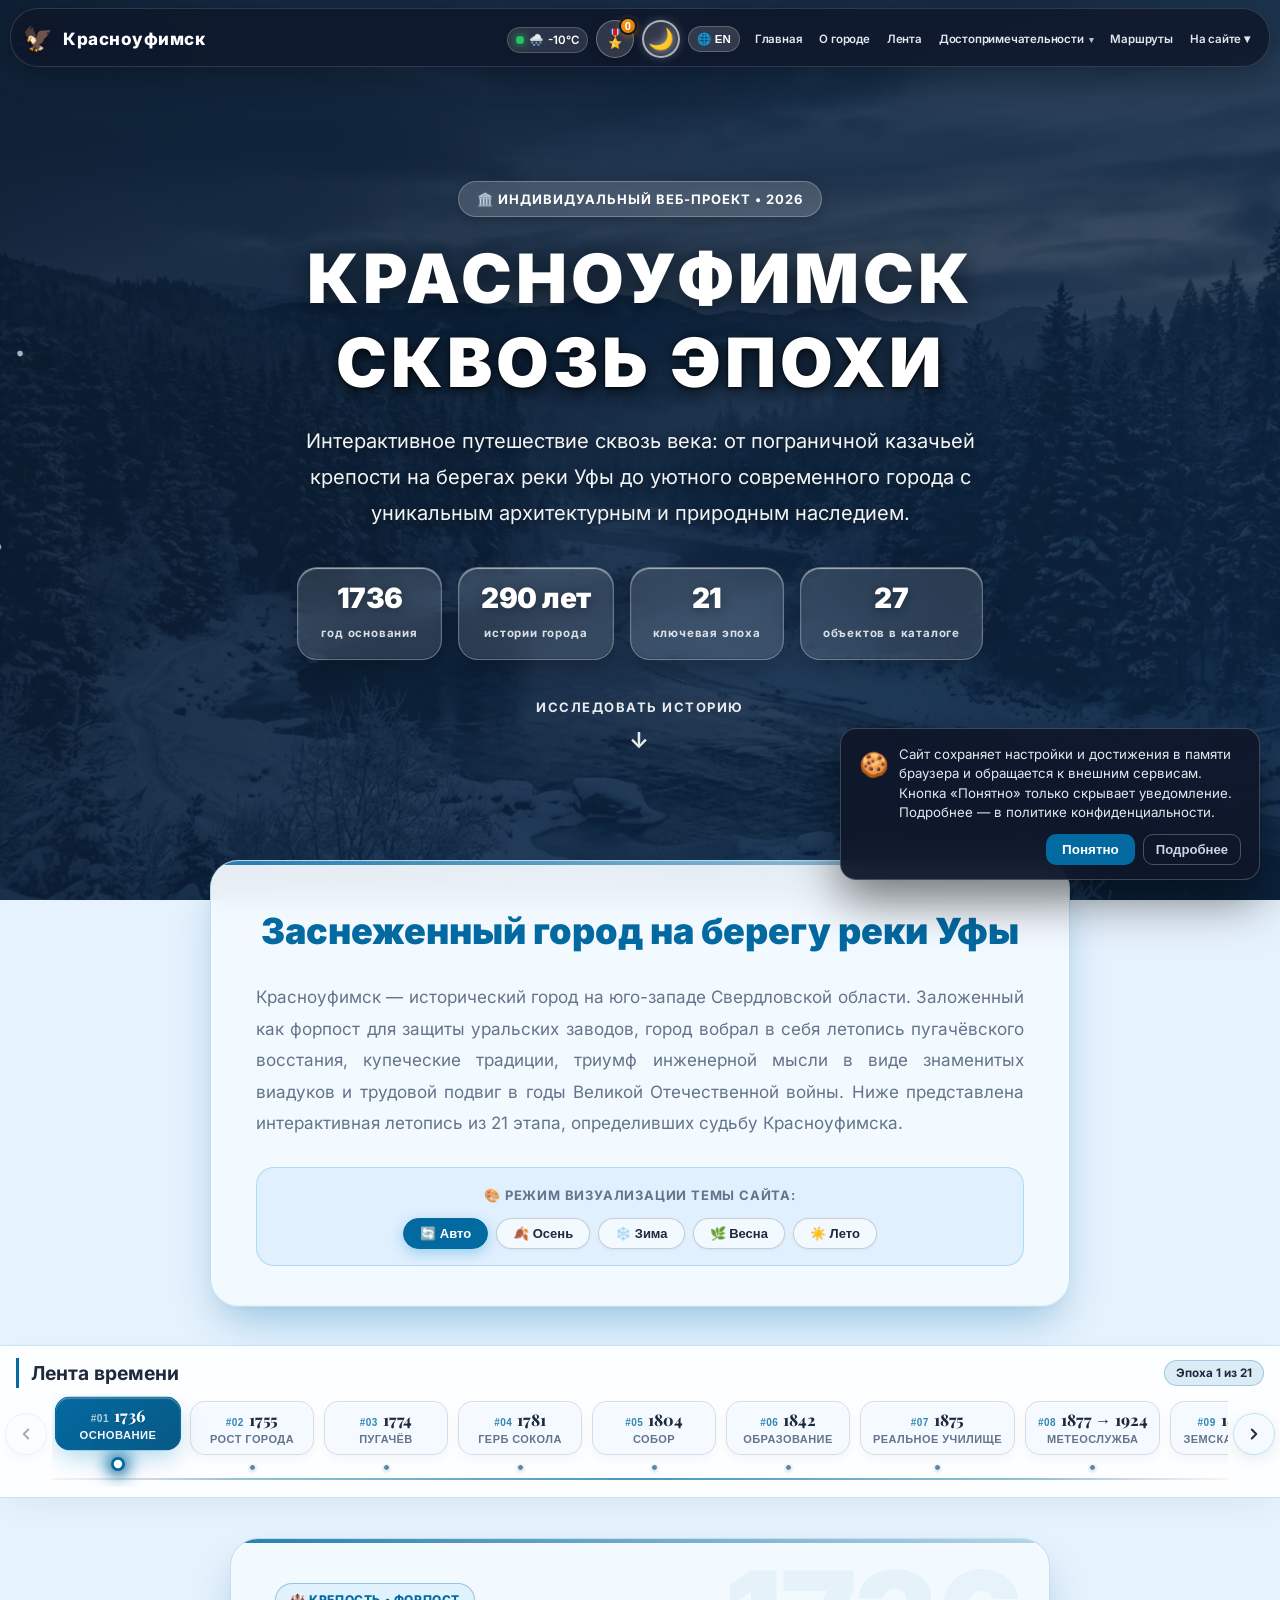
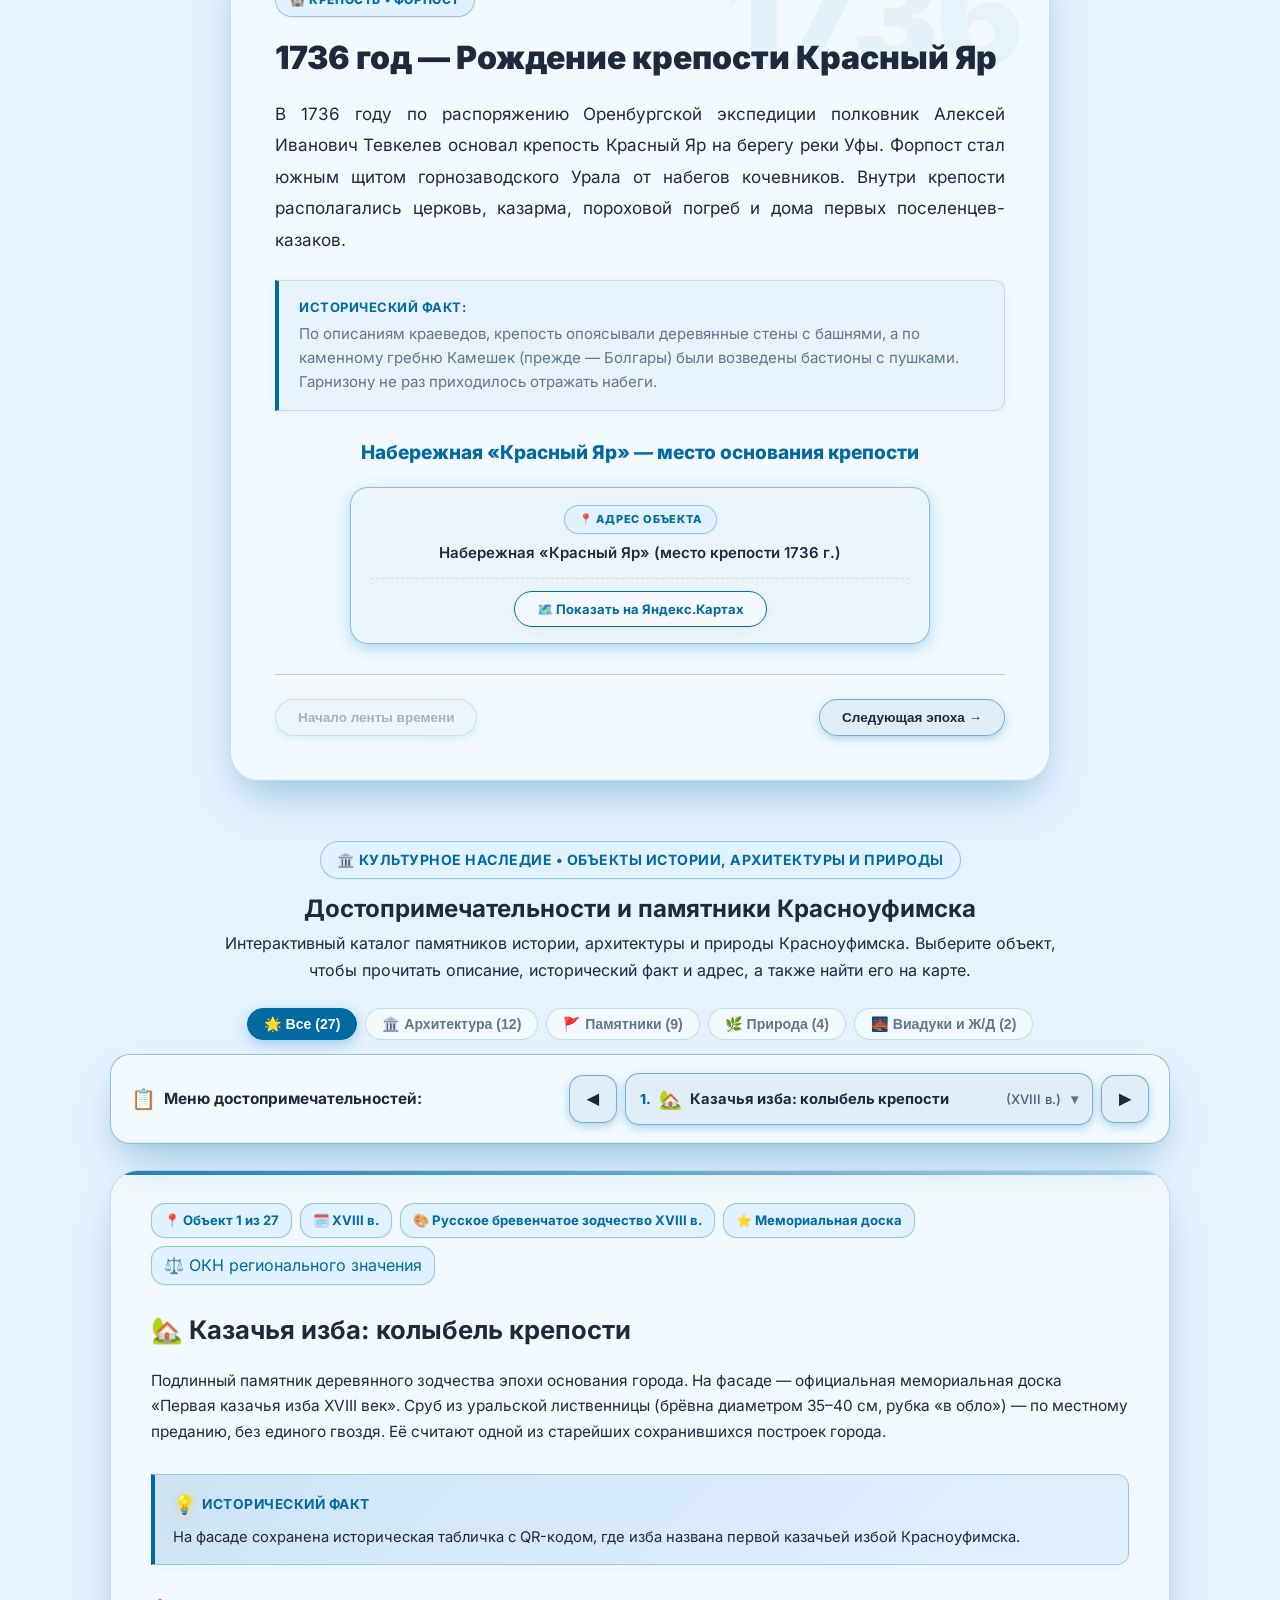
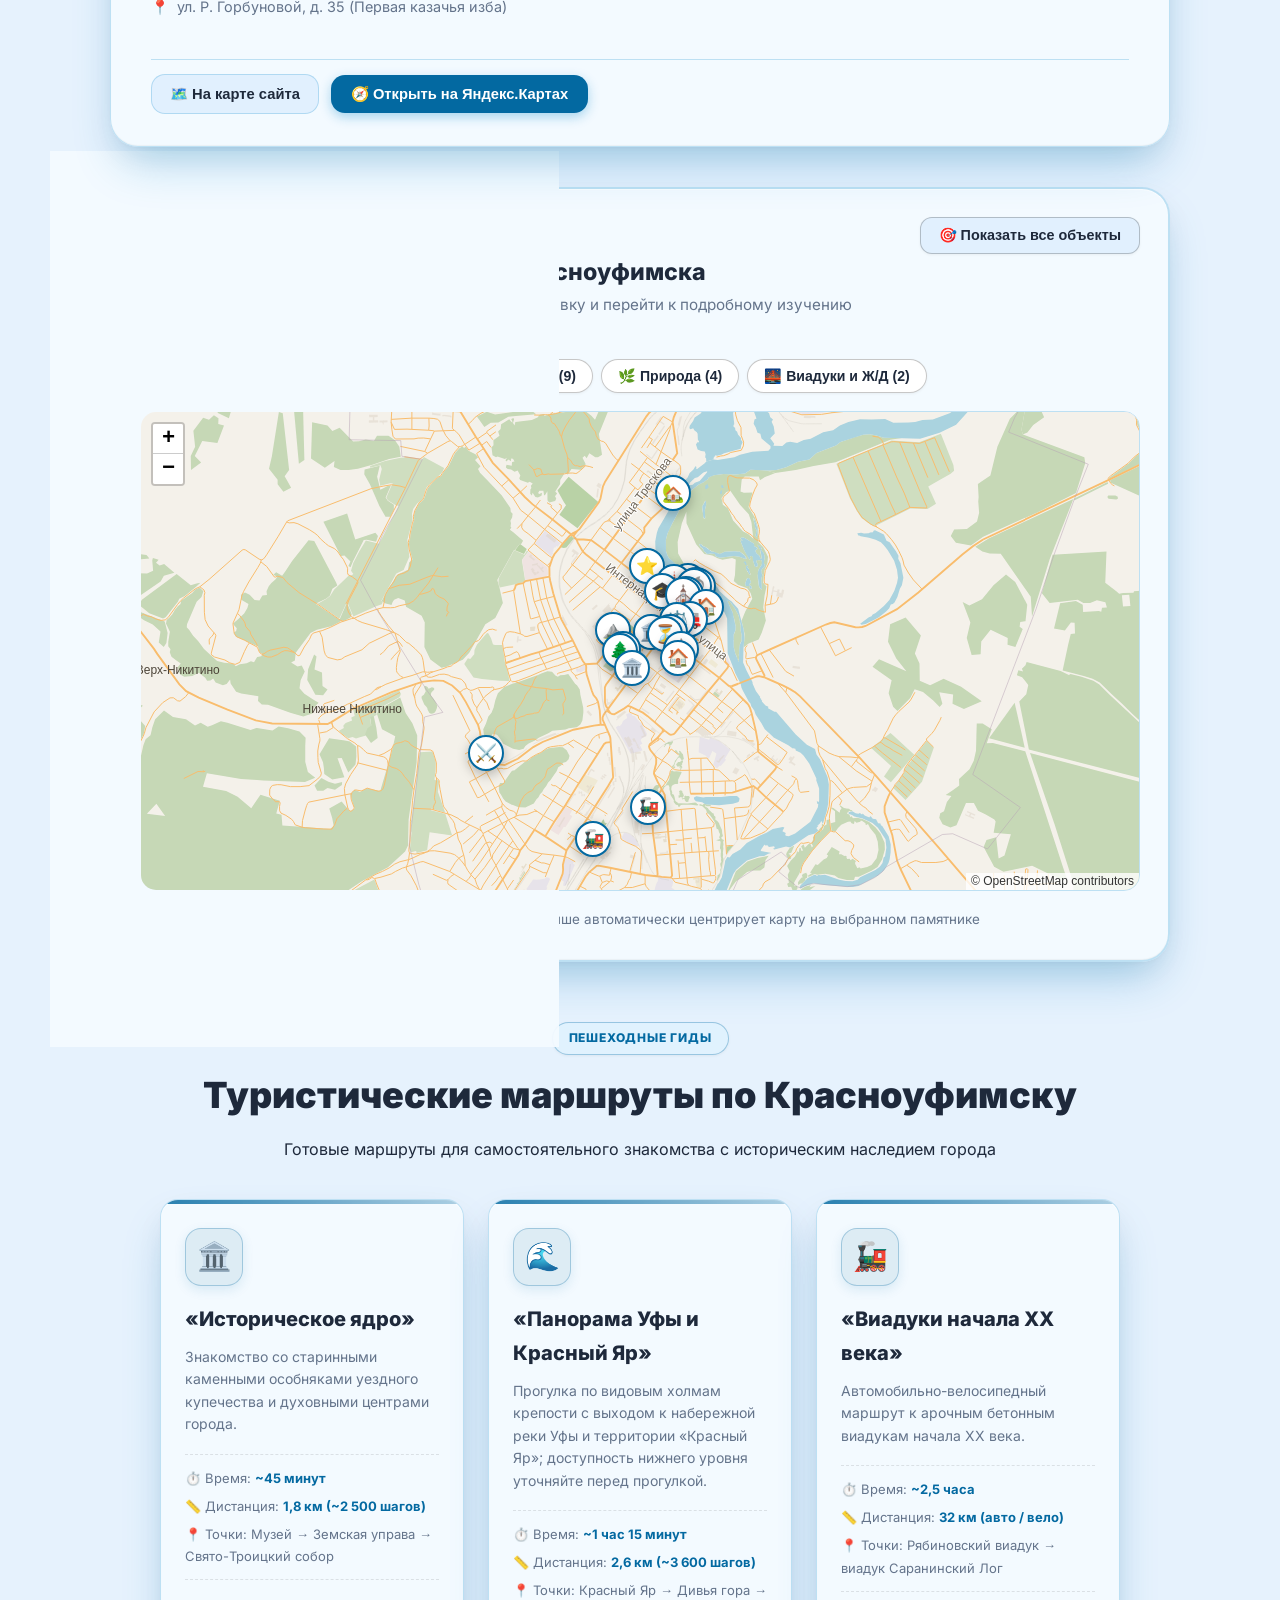
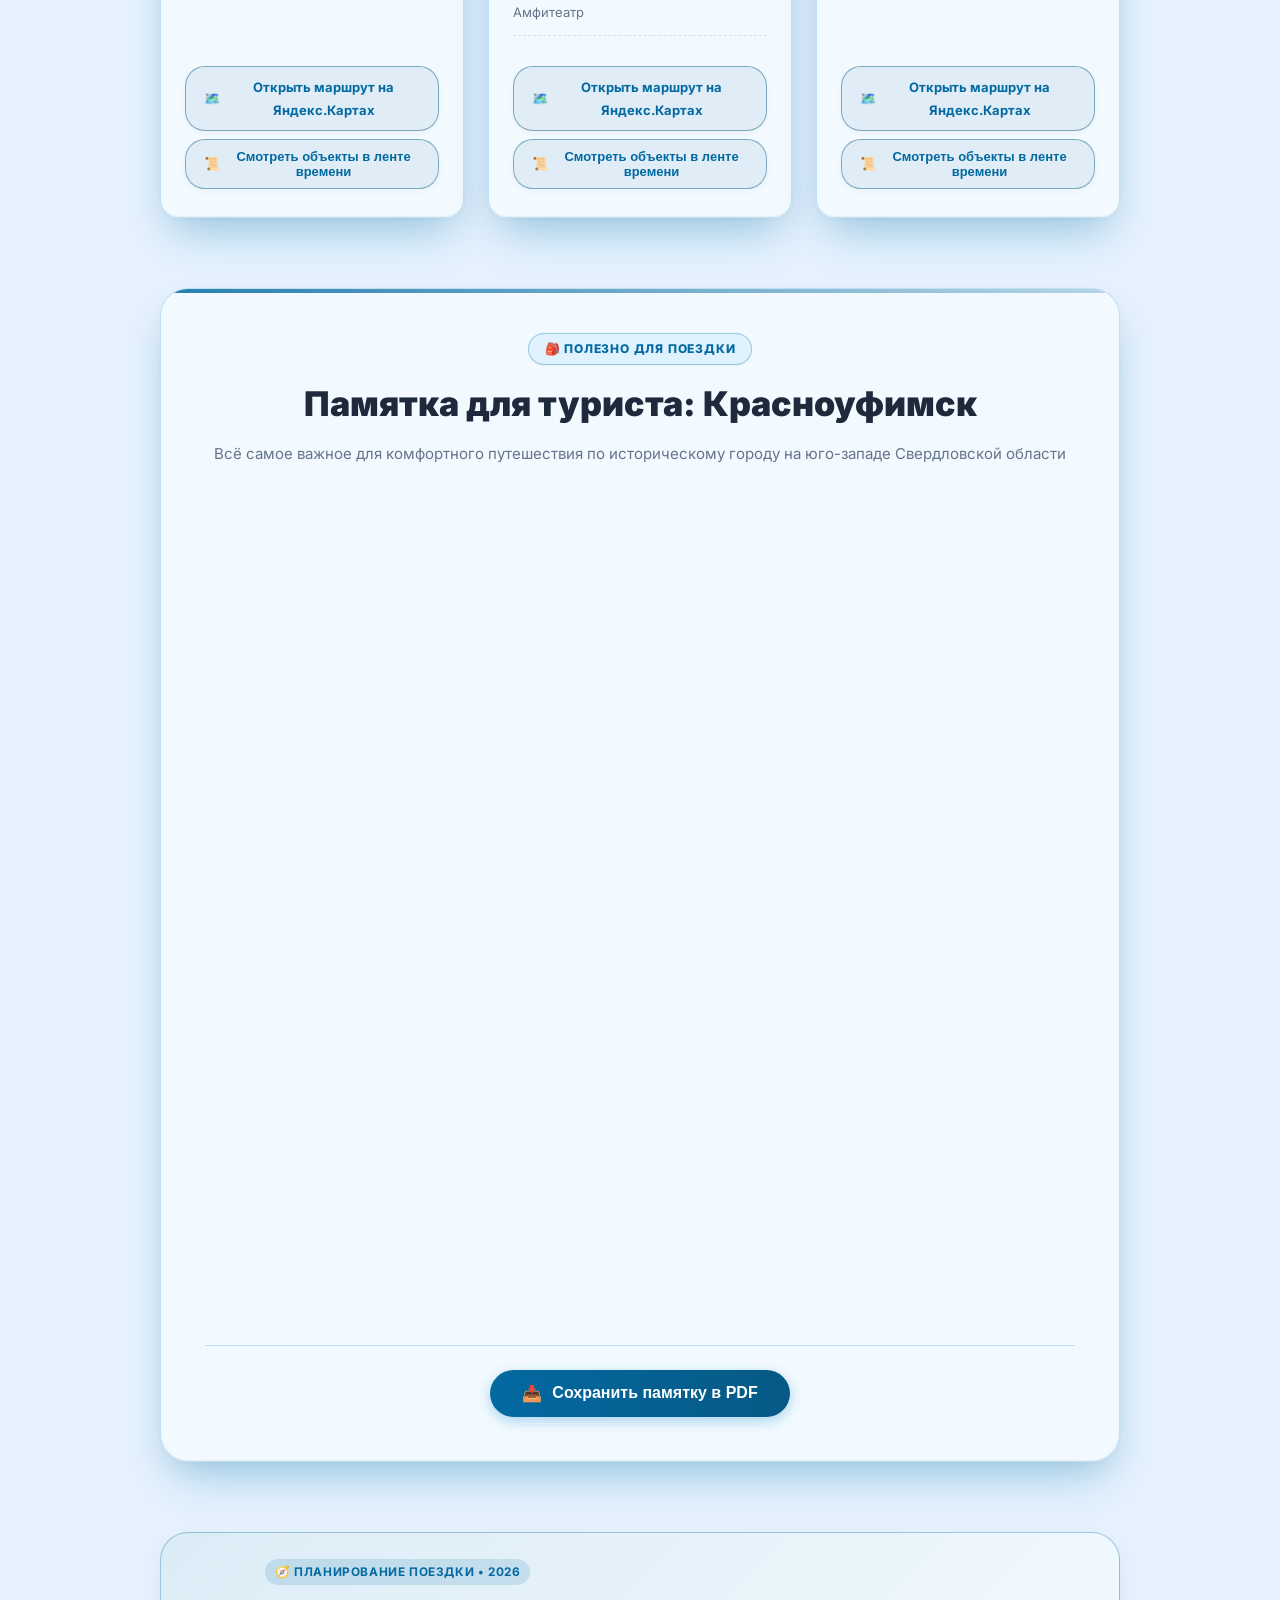
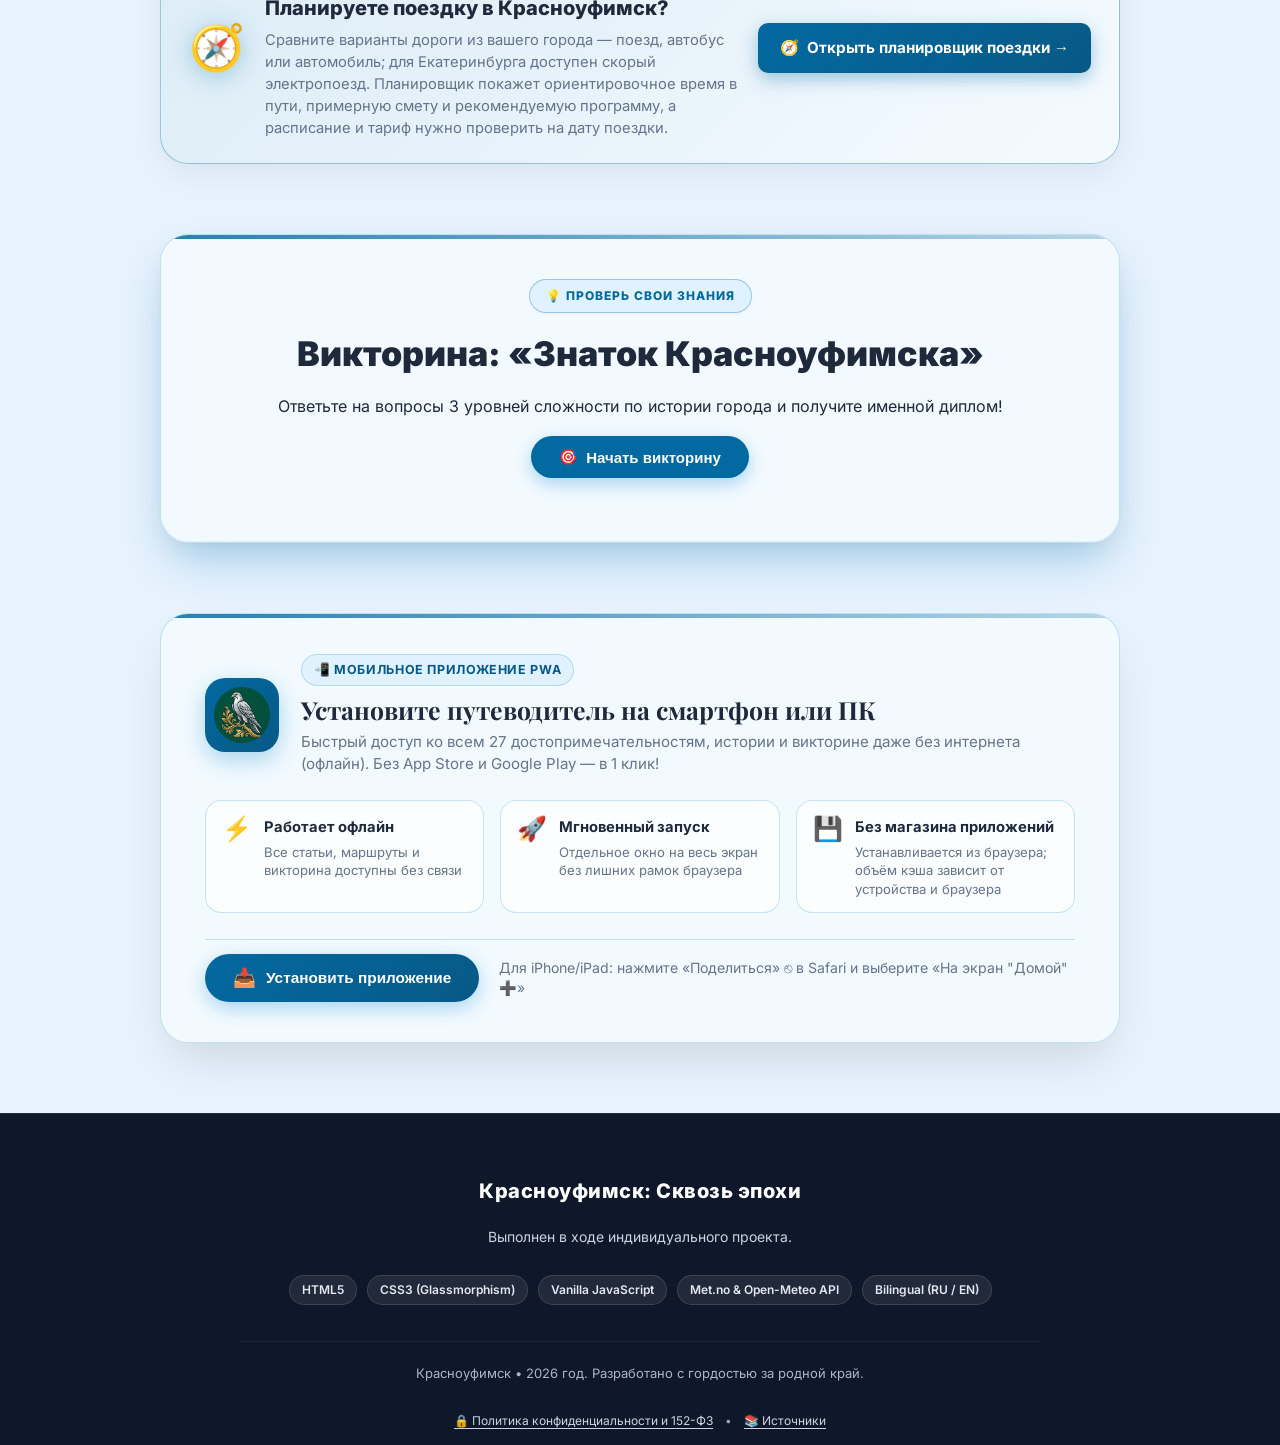
==== commit 7307aee6: "Add files via upload" ====
--- a/index.html
+++ b/index.html
@@ -222,10 +222,15 @@
                     </div>
                     <a href="#routes" class="nav-link" data-i18n="navRoutes"
                         onclick="scrollToSection('routes'); return false;">Маршруты</a>
-                    <a href="#guide" class="nav-link" data-i18n="navGuide"
-                        onclick="scrollToSection('guide'); return false;">Памятка</a>
-                    <a href="#quiz" class="nav-link" data-i18n="navQuiz"
-                        onclick="scrollToSection('quiz'); return false;">Викторина</a>
+                    <div class="nav-more" id="nav-more">
+                        <button type="button" class="nav-link nav-more-button" id="nav-more-button" aria-expanded="false" aria-controls="nav-more-menu"><span data-i18n="navMore">На сайте</span><span aria-hidden="true"> ▾</span></button>
+                        <div class="nav-more-menu" id="nav-more-menu" hidden>
+                            <a href="#sights-map-card" onclick="scrollToSection('sights-map-card'); return false;"><span class="nav-more-icon" aria-hidden="true">🗺️</span><span data-i18n="navMapShort">Карта</span></a>
+                            <a href="planner.html"><span class="nav-more-icon" aria-hidden="true">🧭</span><span data-i18n="navPlanner">Планировщик</span></a>
+                            <a href="#guide" onclick="scrollToSection('guide'); return false;"><span class="nav-more-icon" aria-hidden="true">💡</span><span data-i18n="navGuide">Памятка</span></a>
+                            <a href="#quiz" onclick="scrollToSection('quiz'); return false;"><span class="nav-more-icon" aria-hidden="true">🎯</span><span data-i18n="navQuiz">Викторина</span></a>
+                        </div>
+                    </div>
                 </nav>
 
                 <!-- Кнопка мобильного меню (Гамбургер для экранов смартфонов) -->
@@ -300,7 +305,7 @@
         <canvas id="particle-canvas"></canvas>
 
         <div class="hero-content">
-            <div class="hero-badge" data-i18n="heroBadge">🏛️ Краеведческий веб-проект • 2026</div>
+            <div class="hero-badge" data-i18n="heroBadge">🏛️ Индивидуальный веб-проект • 2026</div>
             <h1 id="hero-title">
                 <span data-i18n="heroMain">КРАСНОУФИМСК</span>
                 <span class="season-title" id="hero-season-title" data-i18n="heroSeason">СКВОЗЬ ЭПОХИ</span>
@@ -929,7 +934,7 @@
             <div class="footer-legal">
                 <a href="#privacy-modal" onclick="openPrivacyModal(); return false;" class="footer-legal-link" data-i18n="footerPrivacyLink">🔒 Политика конфиденциальности и 152-ФЗ</a>
                 <span class="footer-legal-sep">•</span>
-                <a href="#sources-modal" onclick="openSourcesModal(); return false;" class="footer-legal-link" data-i18n="footerSourcesLink">📚 Источники и кредиты</a>
+                <a href="#sources-modal" onclick="openSourcesModal(); return false;" class="footer-legal-link" data-i18n="footerSourcesLink">📚 Источники</a>
             </div>
         </div>
     </footer>
@@ -1109,7 +1114,7 @@
                 <button type="button" class="passport-close-btn" onclick="closePrivacyModal()" aria-label="Закрыть">✕</button>
             </div>
             <div class="passport-modal-body" style="font-size:0.88rem; line-height:1.6; color:var(--text-main);">
-                <p data-i18n="privacyP1"><strong>1. О проекте.</strong> «Красноуфимск: Сквозь эпохи» — некоммерческий образовательный сайт, созданный в ходе индивидуального проекта. По вопросам работы сайта и обработки данных: <a href="/cdn-cgi/l/email-protection#eb80998a9885849e8d82869880c58382989f849992c58884859f8a889fab868a8287c5999e"><span class="__cf_email__" data-cfemail="d4bfa6b5a7babba1b2bdb9a7bffabcbda7a0bba6adfab7bbbaa0b5b7a094b9b5bdb8faa6a1">[email&#160;protected]</span></a>.</p>
+                <p data-i18n="privacyP1"><strong>1. О проекте.</strong> «Красноуфимск: Сквозь эпохи» — некоммерческий образовательный сайт, созданный в ходе индивидуального проекта. По вопросам работы сайта и обработки данных: <a href="/cdn-cgi/l/email-protection#1e756c7f6d70716b7877736d753076776d6a716c67307d71706a7f7d6a5e737f7772306c6b"><span class="__cf_email__" data-cfemail="0e657c6f7d60617b6867637d652066677d7a617c77206d61607a6f6d7a4e636f6762207c7b">[email&#160;protected]</span></a>.</p>
                 <p data-i18n="privacyP2"><strong>2. Данные в браузере.</strong> Локальное хранилище сохраняет настройки языка, темы и сезона, данные паспорта исследователя и достижения, отметки чек-листа, выбор о закрытии уведомления и некоторые временные данные, например погоду и результаты поиска. Для офлайн-доступа браузер может сохранять файлы сайта и карты. Удалить данные можно в настройках браузера, очистив данные сайта; настройки и достижения при этом могут быть потеряны. Срок хранения временных данных зависит от функции и настроек браузера.</p>
                 <p data-i18n="privacyP3"><strong>3. Имя для диплома.</strong> Имя обрабатывается в браузере для отображения и создания диплома. Имя в паспорте исследователя может сохраняться в локальном хранилище на устройстве. На общем устройстве не вводите сведения, которые не хотите оставлять другим пользователям.</p>
                 <p data-i18n="privacyP4"><strong>4. Внешние сервисы.</strong> Сайт размещён на GitHub Pages; GitHub сообщает, что записывает IP-адреса посетителей в целях безопасности. Для погоды используются Open-Meteo или Met.no с координатами Красноуфимска. При поиске населённого пункта введённый запрос отправляется в Open-Meteo; не вводите туда конфиденциальные сведения. Если локальная библиотека PDF недоступна, она может загружаться через Cloudflare CDN. Сторонние сервисы могут получать IP-адрес и другие технические сведения; сроки хранения и условия определяются соответствующими сервисами. При переходе на внешние сайты, в том числе Яндекс Карты и Яндекс Расписания, действуют их правила.</p>
@@ -1133,7 +1138,7 @@
                 <div class="passport-title-wrap">
                     <span class="passport-emblem">📚</span>
                     <div>
-                        <h3 id="sources-modal-title" data-i18n="sourcesModalTitle">Источники и кредиты</h3>
+                        <h3 id="sources-modal-title" data-i18n="sourcesModalTitle">Источники</h3>
                         <span class="passport-subtitle" data-i18n="sourcesModalSub">Красноуфимск: Сквозь эпохи • 2026</span>
                     </div>
                 </div>
@@ -1202,7 +1207,8 @@
     
     
     
-<script>(function(){function c(){var b=a.contentDocument||(a.contentWindow&&a.contentWindow.document);if(b){var d=b.createElement('script');d.innerHTML="window.__CF$cv$params={r:'a5abec6eaae4f3ac',t:'MTc5NDcyMTI1MQ=='};var l=window.parent.location,o;try{o=new URL(l.origin).origin}catch(e){try{o=new URL(new URL(l.href).origin).origin}catch(e){o=''}}var u='/cdn-cgi/challenge-platform/scripts/jsd/main.js?ray=a5abec6eaae4f3ac',a=document.createElement('script');a.src=o?new URL(u,o).href:u;document.getElementsByTagName('head')[0].appendChild(a);";b.getElementsByTagName('head')[0].appendChild(d)}}if(document.body){var a=document.createElement('iframe');a.height=1;a.width=1;a.style.position='absolute';a.style.top=0;a.style.left=0;a.style.border='none';a.style.visibility='hidden';document.body.appendChild(a);if('loading'!==document.readyState)c();else if(window.addEventListener)document.addEventListener('DOMContentLoaded',c);else{var e=document.onreadystatechange||function(){};document.onreadystatechange=function(b){e(b);'loading'!==document.readyState&&(document.onreadystatechange=e,c())}}}})();</script></body>
+<script type="module" src="https://static.cloudflareinsights.com/beacon.min.js/vce701823e78c4301a35b7e07294d87301792088814092" integrity="sha512-UKNk8GbxkABxKcXYuLkO16EleLGUkcvJWtpSNmExE0Too3ZaFAxTscNWEc1OdAv5/BikHawapSCaiD2XCmp+Bw==" data-cf-beacon='{"version":"2024.11.0","token":"1954b47c125f43f8b4338b3c4f804e4f","spa":2}' crossorigin="anonymous"></script>
+<script>(function(){function c(){var b=a.contentDocument||(a.contentWindow&&a.contentWindow.document);if(b){var d=b.createElement('script');d.innerHTML="window.__CF$cv$params={r:'a5d610c5ed4a7255',t:'MTc5NTE2MzE0Mg=='};var l=window.parent.location,o;try{o=new URL(l.origin).origin}catch(e){try{o=new URL(new URL(l.href).origin).origin}catch(e){o=''}}var u='/cdn-cgi/challenge-platform/scripts/jsd/main.js?ray=a5d610c5ed4a7255',a=document.createElement('script');a.src=o?new URL(u,o).href:u;document.getElementsByTagName('head')[0].appendChild(a);";b.getElementsByTagName('head')[0].appendChild(d)}}if(document.body){var a=document.createElement('iframe');a.height=1;a.width=1;a.style.position='absolute';a.style.top=0;a.style.left=0;a.style.border='none';a.style.visibility='hidden';document.body.appendChild(a);if('loading'!==document.readyState)c();else if(window.addEventListener)document.addEventListener('DOMContentLoaded',c);else{var e=document.onreadystatechange||function(){};document.onreadystatechange=function(b){e(b);'loading'!==document.readyState&&(document.onreadystatechange=e,c())}}}})();</script></body>
 
 
 
--- a/assets/index.css
+++ b/assets/index.css
@@ -1190,7 +1190,7 @@
             position: absolute;
             inset: 0;
             background: var(--gradient-hero), var(--bg-image-hero) center/cover no-repeat;
-            background-attachment: fixed;
+            background-attachment: scroll;
             z-index: 0;
             transition: opacity 0.6s cubic-bezier(0.4, 0, 0.2, 1);
         }
@@ -7746,3 +7746,48 @@
 body.dark-theme .ambient-glow-orb.orb-bot { --ambient-mask:url([data-uri]); }
 
 }
+
+/* Очень узкие экраны: сохраняем полное название и не даём шапке выйти за окно. */
+@media screen and (max-width: 299px) {
+    .header-wrapper { padding: 0 4px; width: 100vw; max-width: 100vw; }
+    header { padding: 4px; gap: 2px; }
+    .header-right { gap: 2px; }
+    .weather-pill-wrapper { display: none; } /* Погода уже скрыта при ширине до 374px. */
+    .theme-switch-btn { width: 30px; height: 30px; min-width: 30px; min-height: 30px; }
+    .lang-switch-btn { padding-left: 4px; padding-right: 4px; }
+    .logo-group { gap: 2px; }
+}
+
+/* Очень узкие экраны: переносим содержимое вместо обрезания или расширения страницы. */
+@media screen and (max-width: 319px) {
+    .planner-cta-content, .pwa-hint { min-width: 0; width: 100%; max-width: 100%; overflow-wrap: anywhere; }
+    .sights-menu-label { min-width: 0; flex-wrap: wrap; }
+    .guide-item { min-width: 0; padding: 18px 14px; }
+    .guide-item-action-btn { max-width: 100%; min-width: 0; white-space: normal; overflow-wrap: anywhere; }
+    .pwa-action-bar, .pwa-text-header { min-width: 0; max-width: 100%; }
+    .btn-install-pwa { min-width: 0; white-space: normal; overflow-wrap: anywhere; }
+}
+
+/* До 339px баннер и подсказка установки помещаются в свои карточки. */
+@media screen and (max-width: 339px) {
+    .planner-cta-content, .pwa-hint { min-width: 0; width: 100%; max-width: 100%; overflow-wrap: anywhere; }
+}
+
+/* Дополнительные пункты навигации на широком экране. */
+.nav-more { position: relative; display: inline-flex; }
+.nav-more-button { border: 0; background: transparent; font-family: inherit; cursor: pointer; }
+.nav-more-menu { position: absolute; right: 0; top: calc(100% + 8px); width: 195px; padding: 7px; border: 1px solid rgba(255,255,255,.18); border-radius: 14px; background: rgba(15,23,42,.97); box-shadow: 0 16px 36px rgba(0,0,0,.45); z-index: 1000; }
+.nav-more-menu[hidden] { display: none; }
+.nav-more-menu a { display: block; color: #e2e8f0; text-decoration: none; font-size: 13px; font-weight: 600; padding: 10px 12px; border-radius: 9px; }
+.nav-more-menu a:hover, .nav-more-menu a:focus-visible { background: rgba(255,255,255,.14); color: #fff; }
+.nav-more-button:focus-visible { outline: 2px solid #fff; outline-offset: 2px; }
+
+/* Аккуратная панель дополнительных разделов. */
+.nav-more-button { display:inline-flex; align-items:center; gap:3px; border:0; background:transparent; }
+.nav-more-button:hover, .nav-more-button[aria-expanded="true"] { background:rgba(255,255,255,.15); color:#fff; }
+.nav-more-button > span[aria-hidden] { display:inline-block; transition:transform .2s ease; }
+.nav-more-button[aria-expanded="true"] > span[aria-hidden] { transform:rotate(180deg); }
+.nav-more-menu { width:220px; padding:8px; border-radius:16px; background:linear-gradient(145deg,rgba(30,41,59,.98),rgba(15,23,42,.98)); box-shadow:0 16px 36px rgba(0,0,0,.4),inset 0 1px rgba(255,255,255,.08); }
+.nav-more-menu a { display:flex; align-items:center; gap:10px; padding:8px 10px; transition:background-color .18s ease,color .18s ease; }
+.nav-more-icon { display:inline-flex; align-items:center; justify-content:center; flex:0 0 30px; width:30px; height:30px; border-radius:9px; background:rgba(255,255,255,.07); font-size:15px; }
+@media (prefers-reduced-motion:reduce) { .nav-more-button > span[aria-hidden], .nav-more-menu a { transition:none; } }
